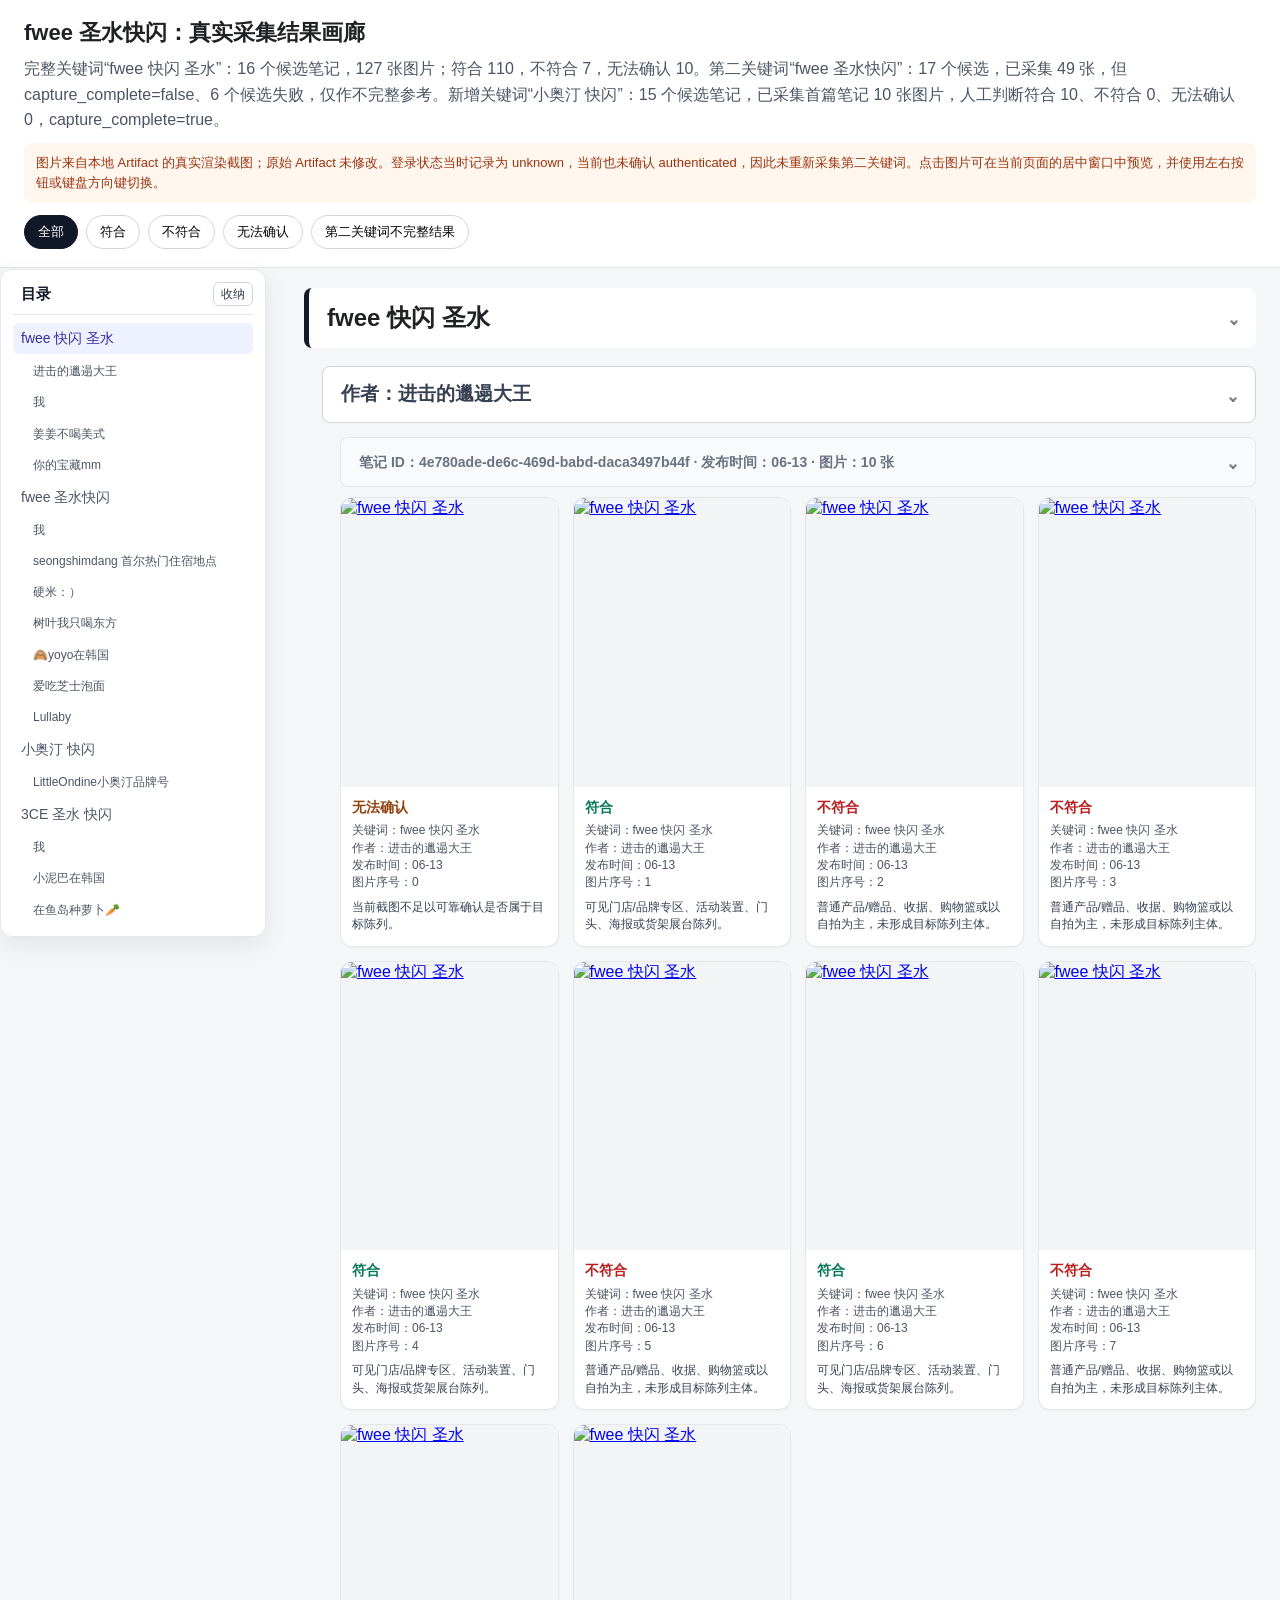
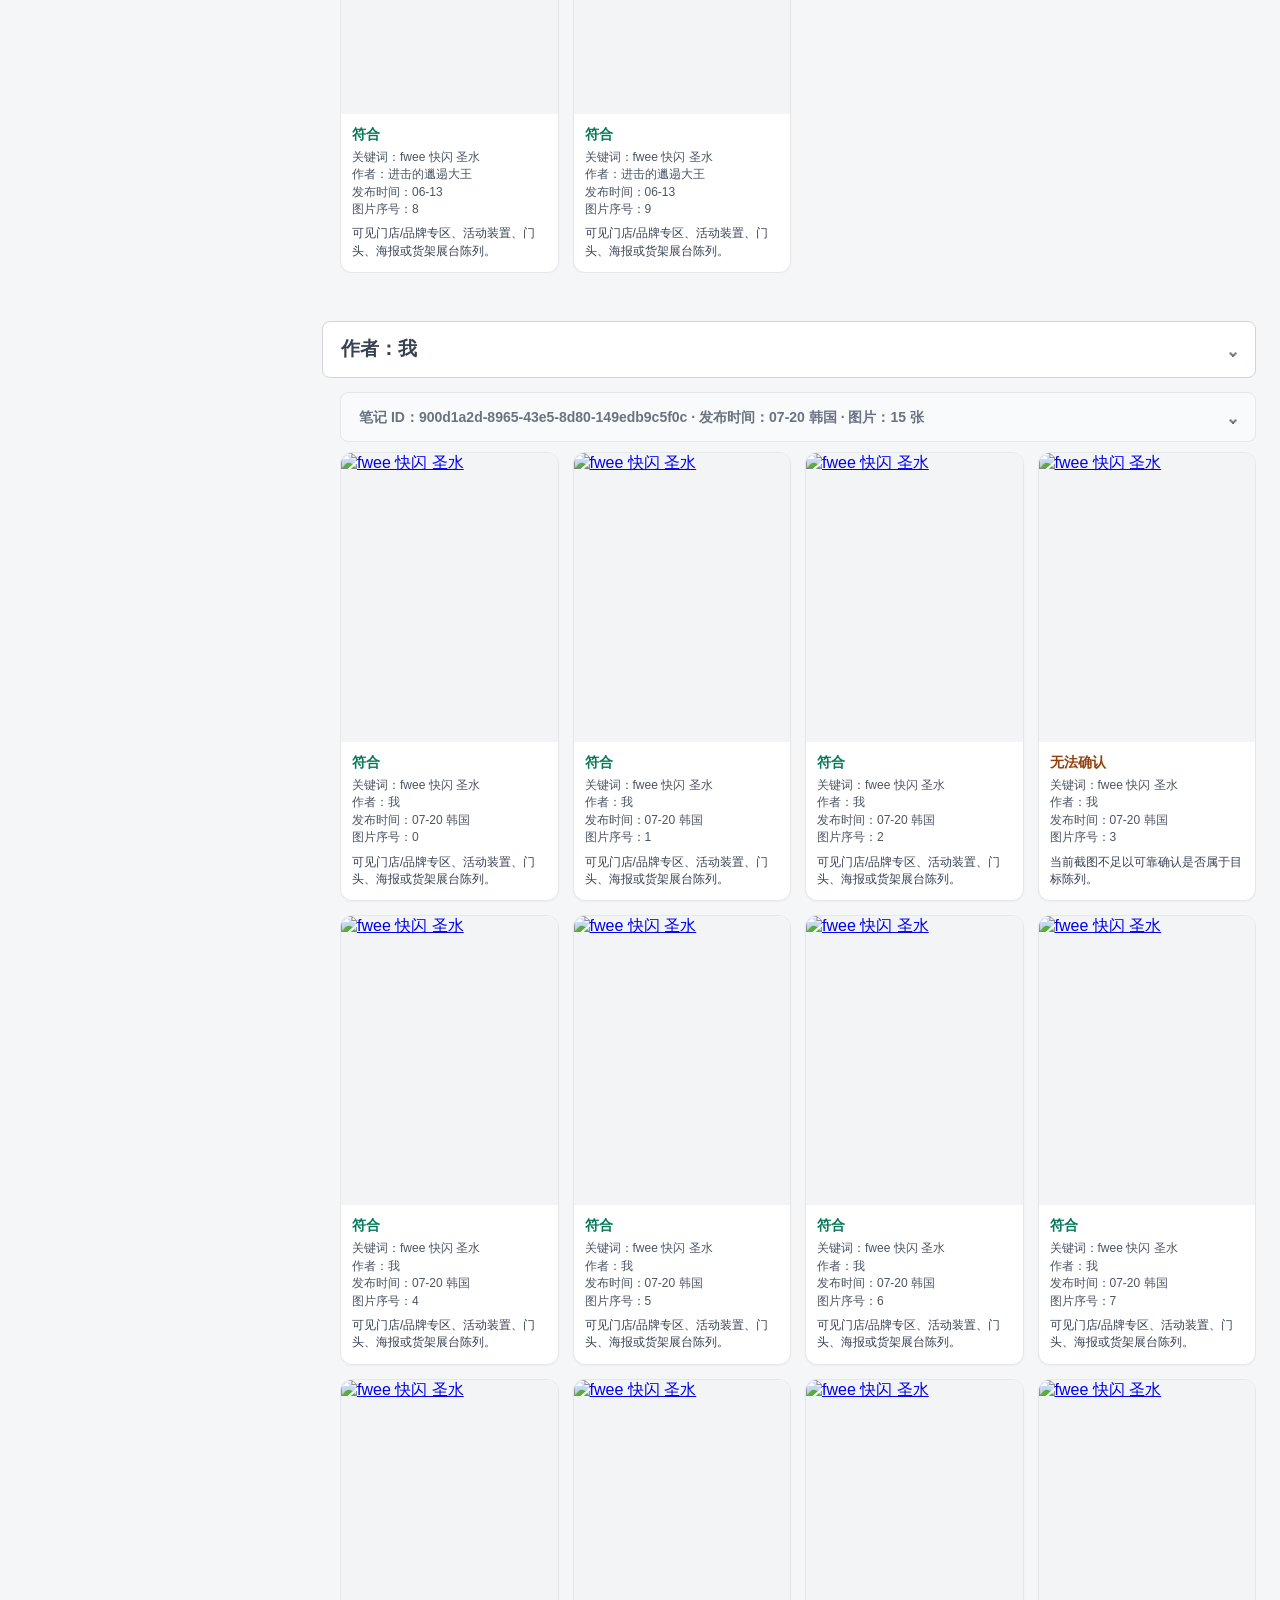
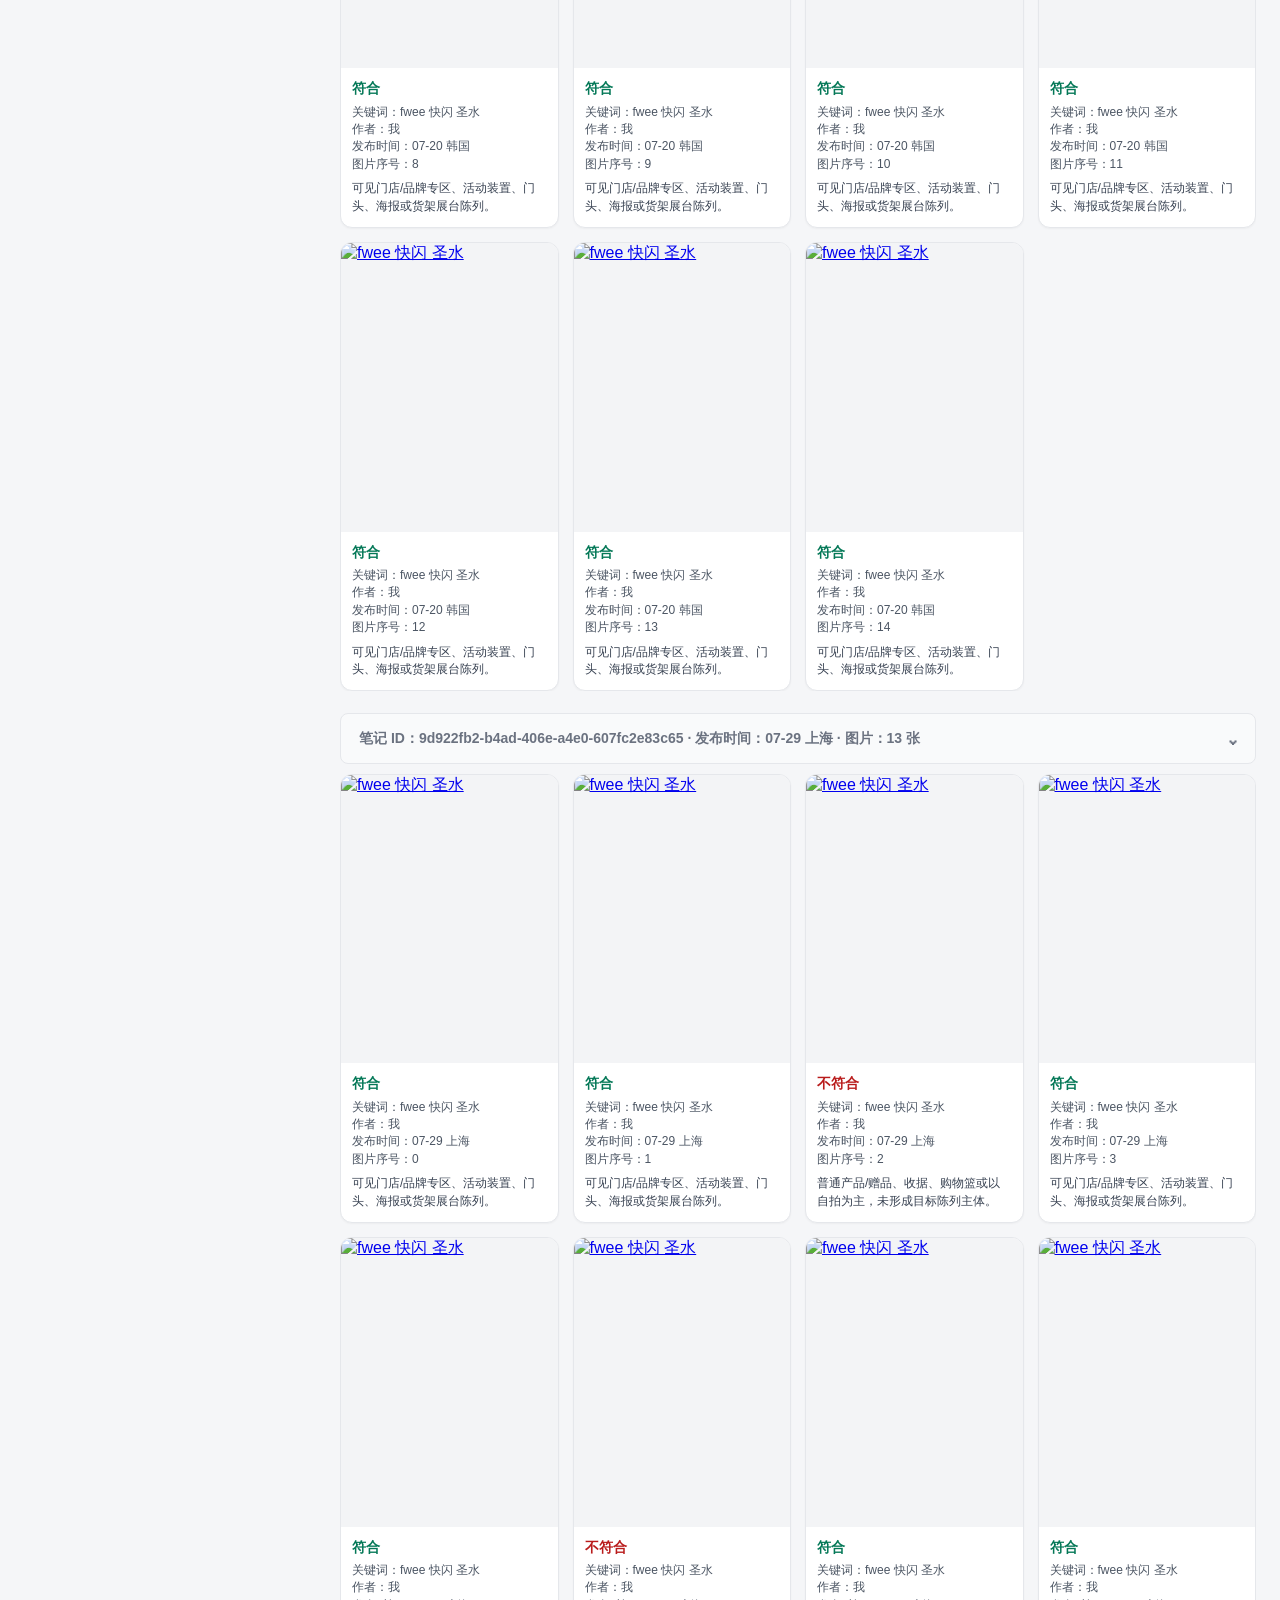
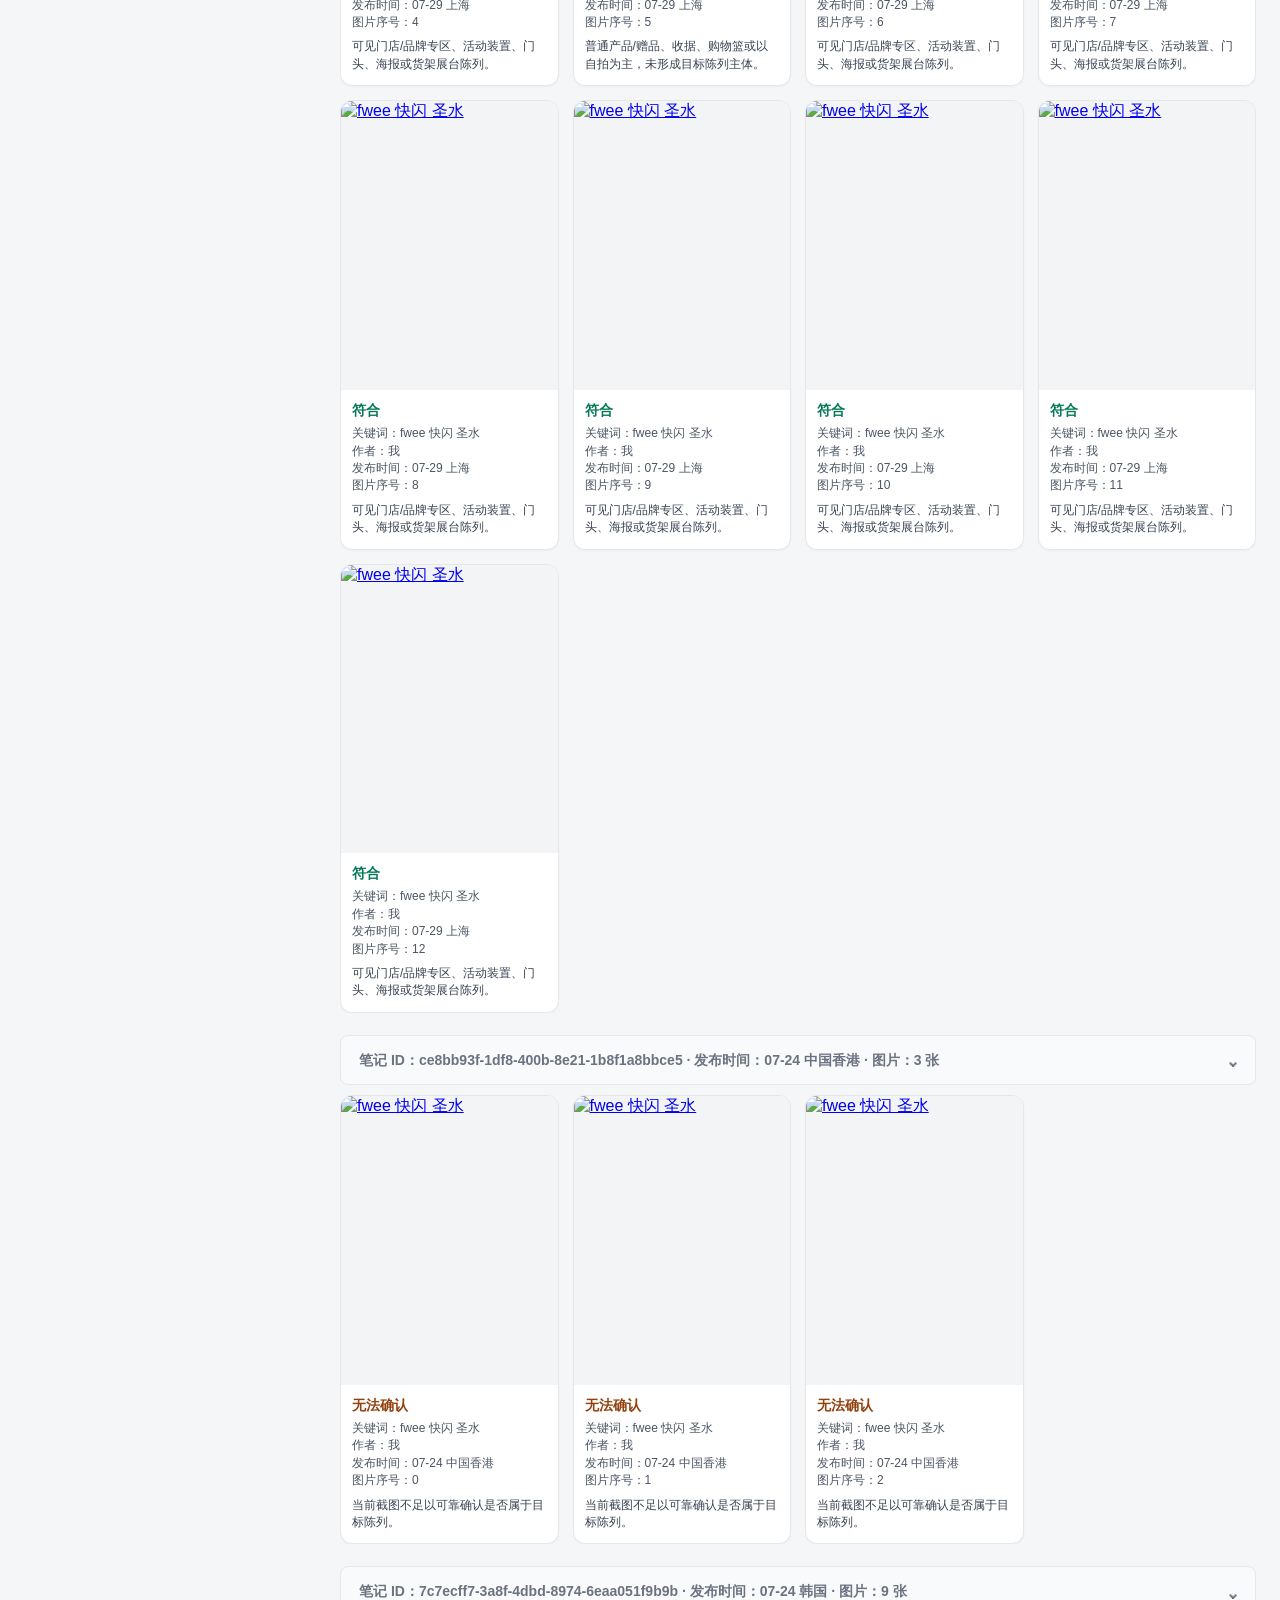
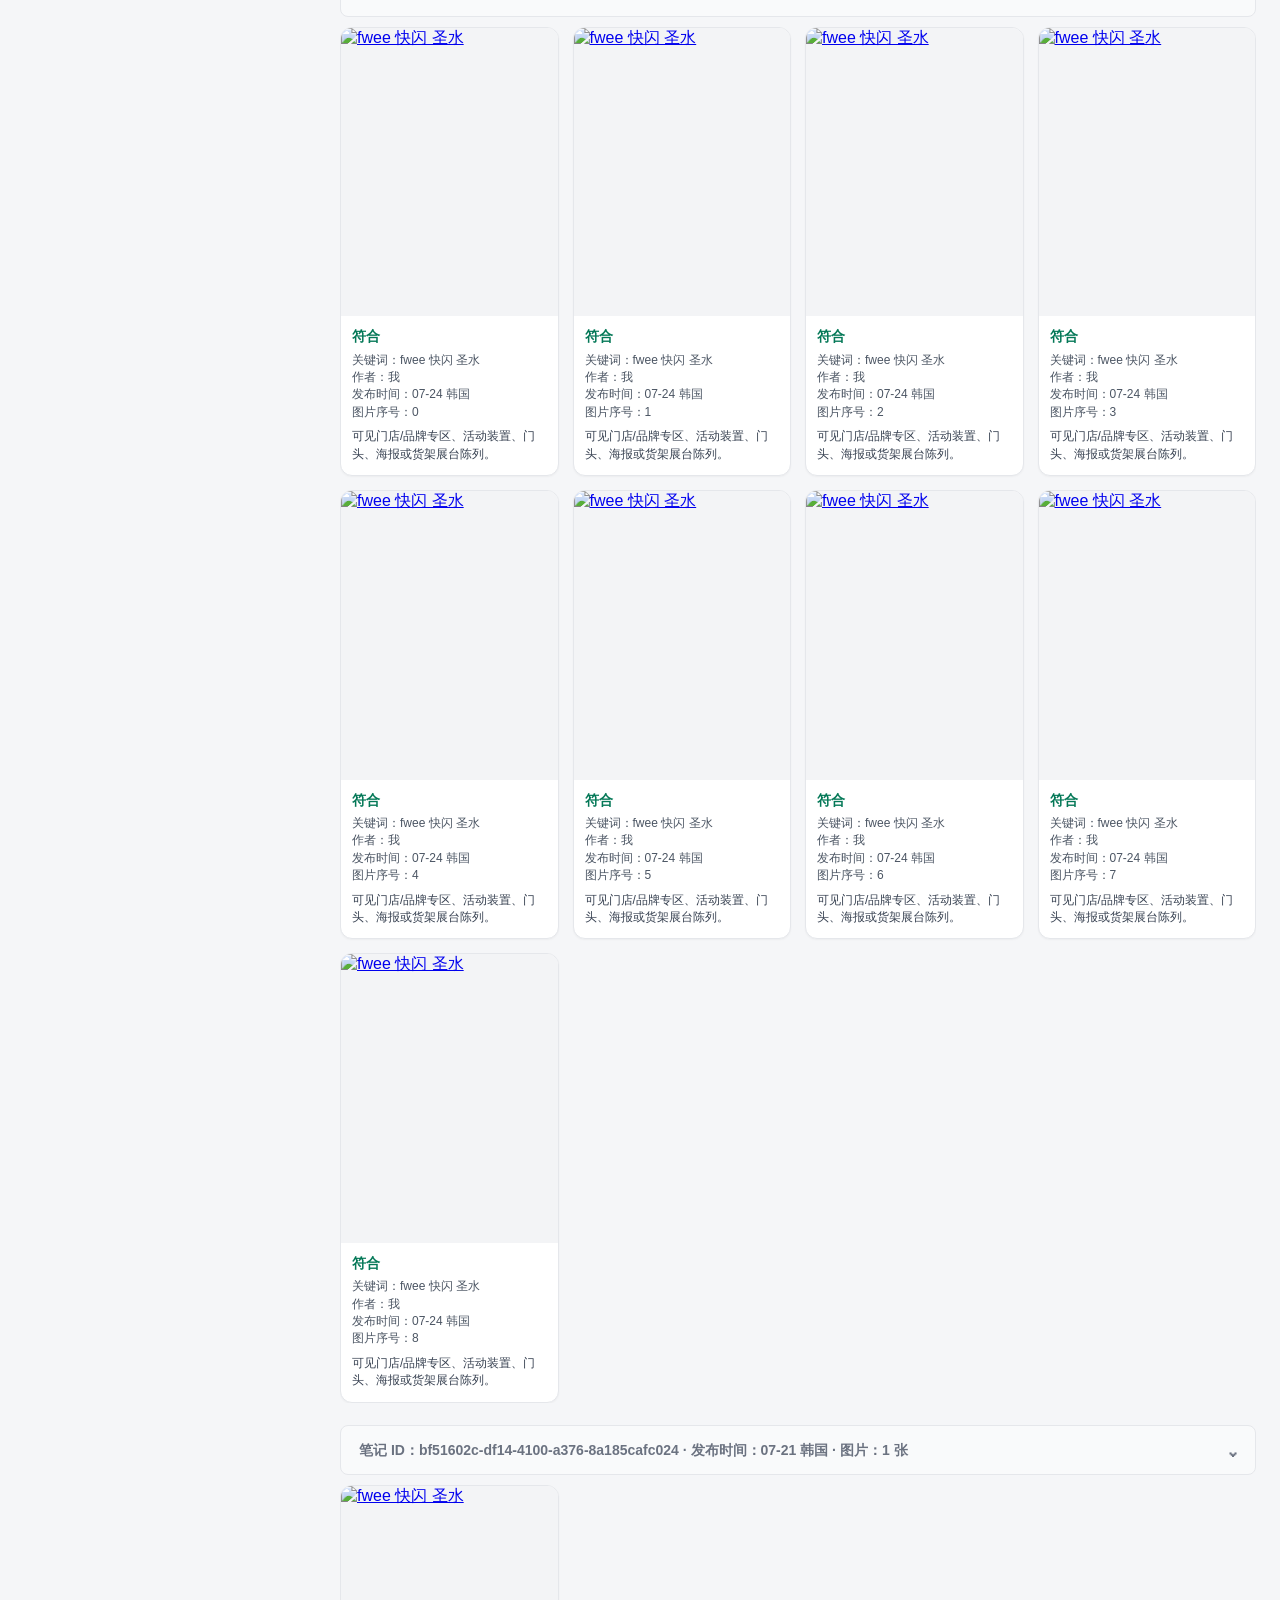
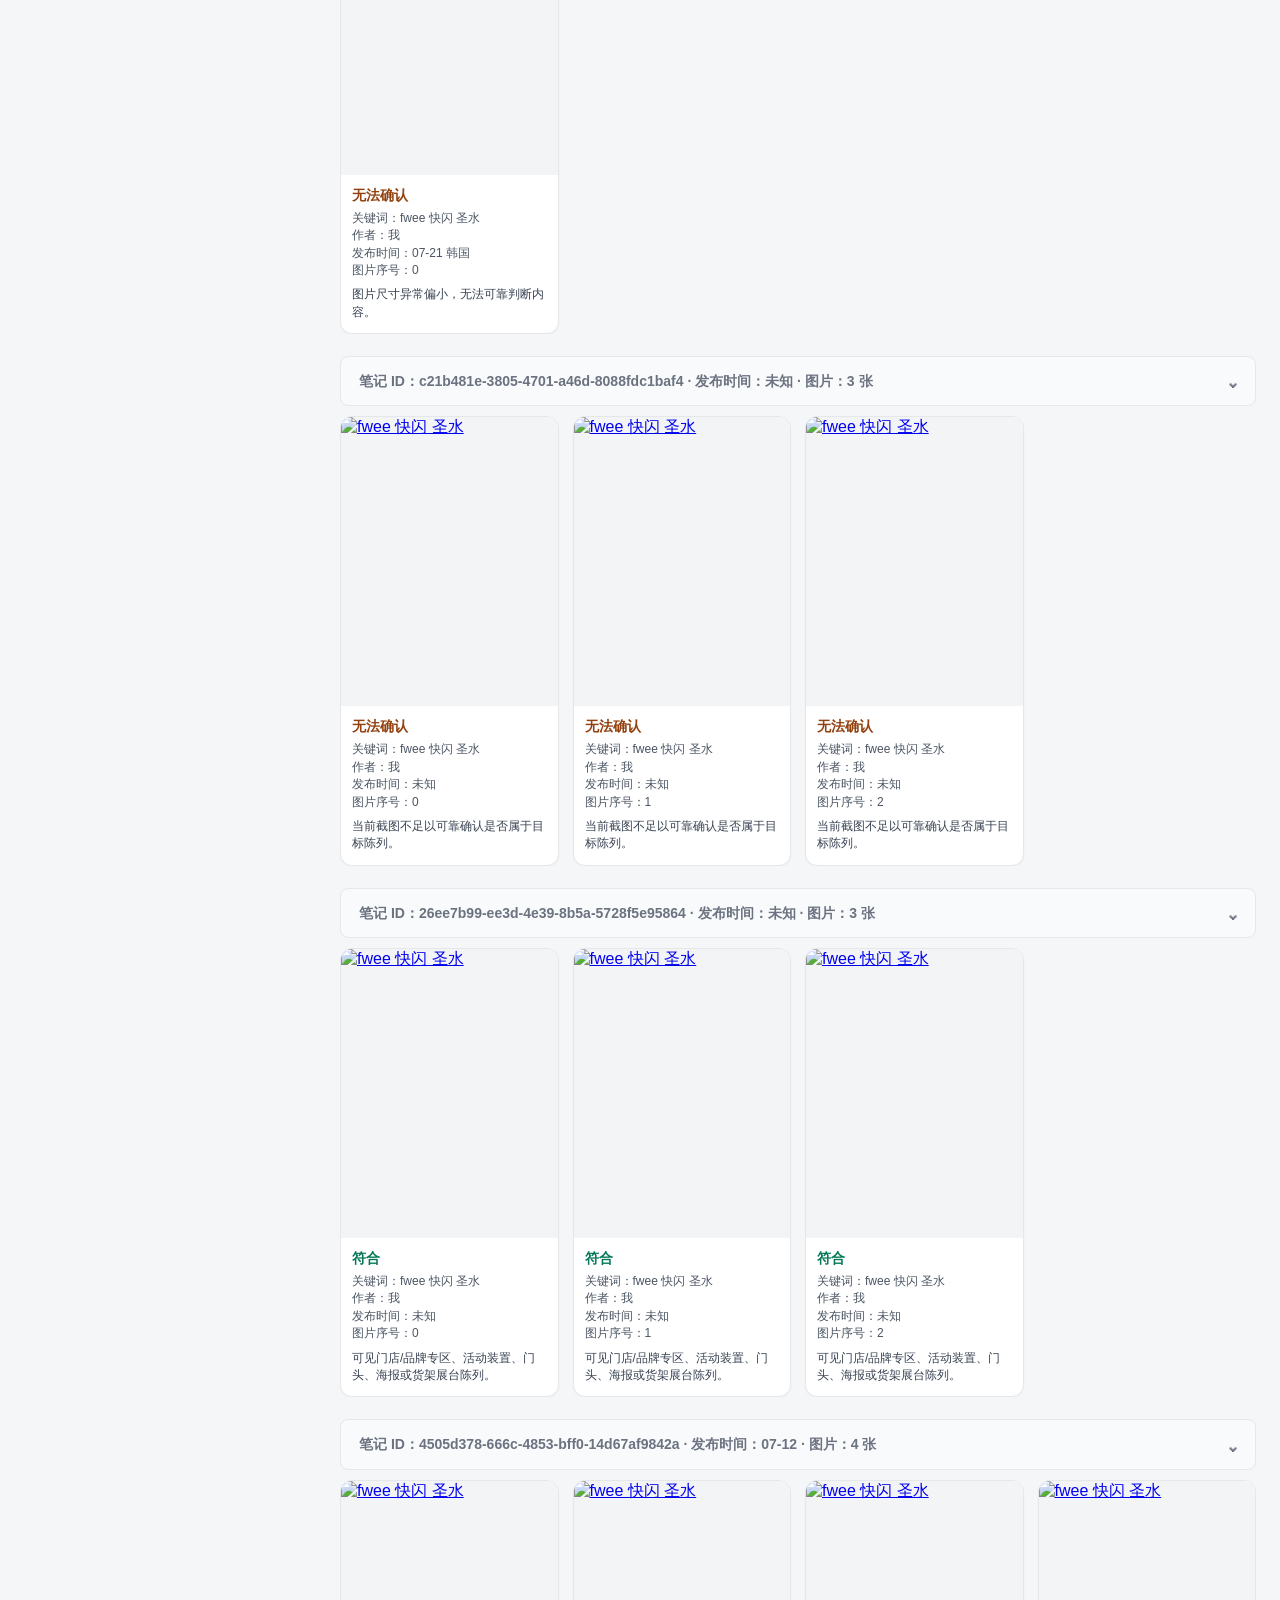
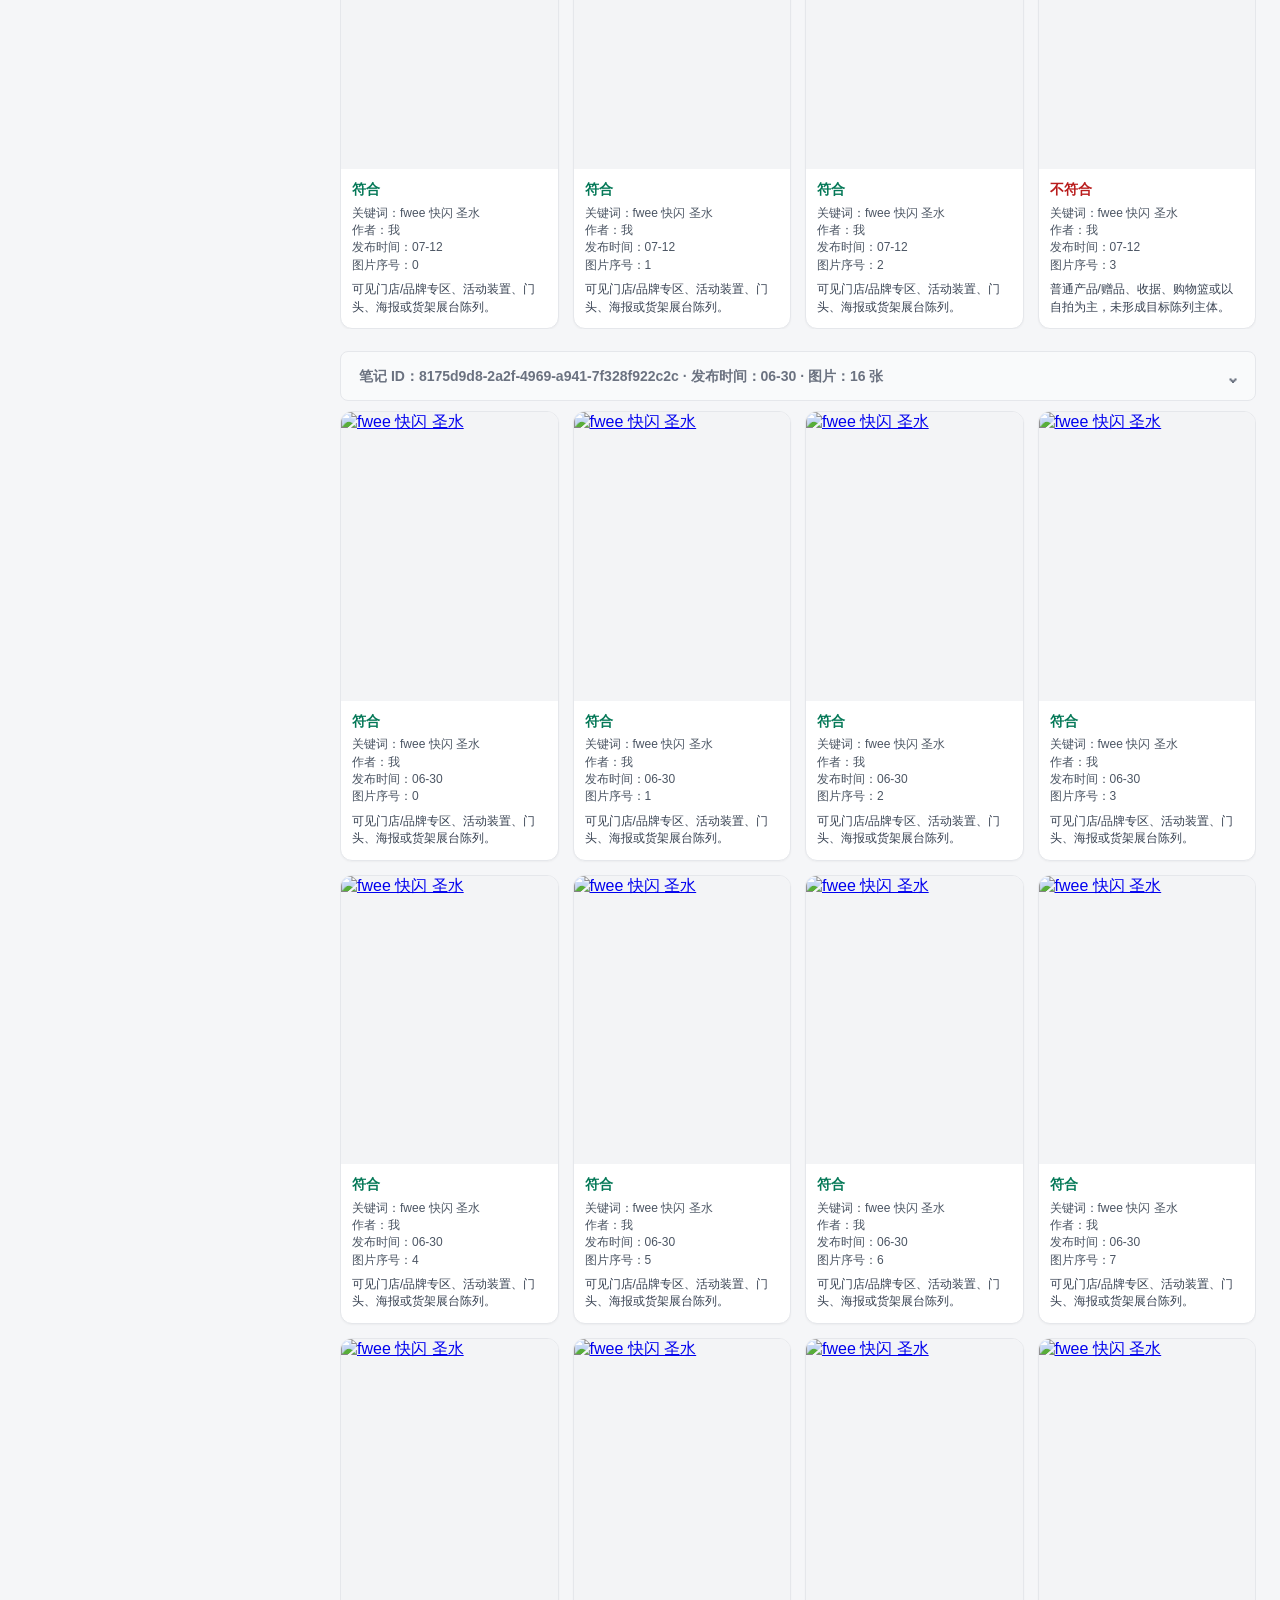
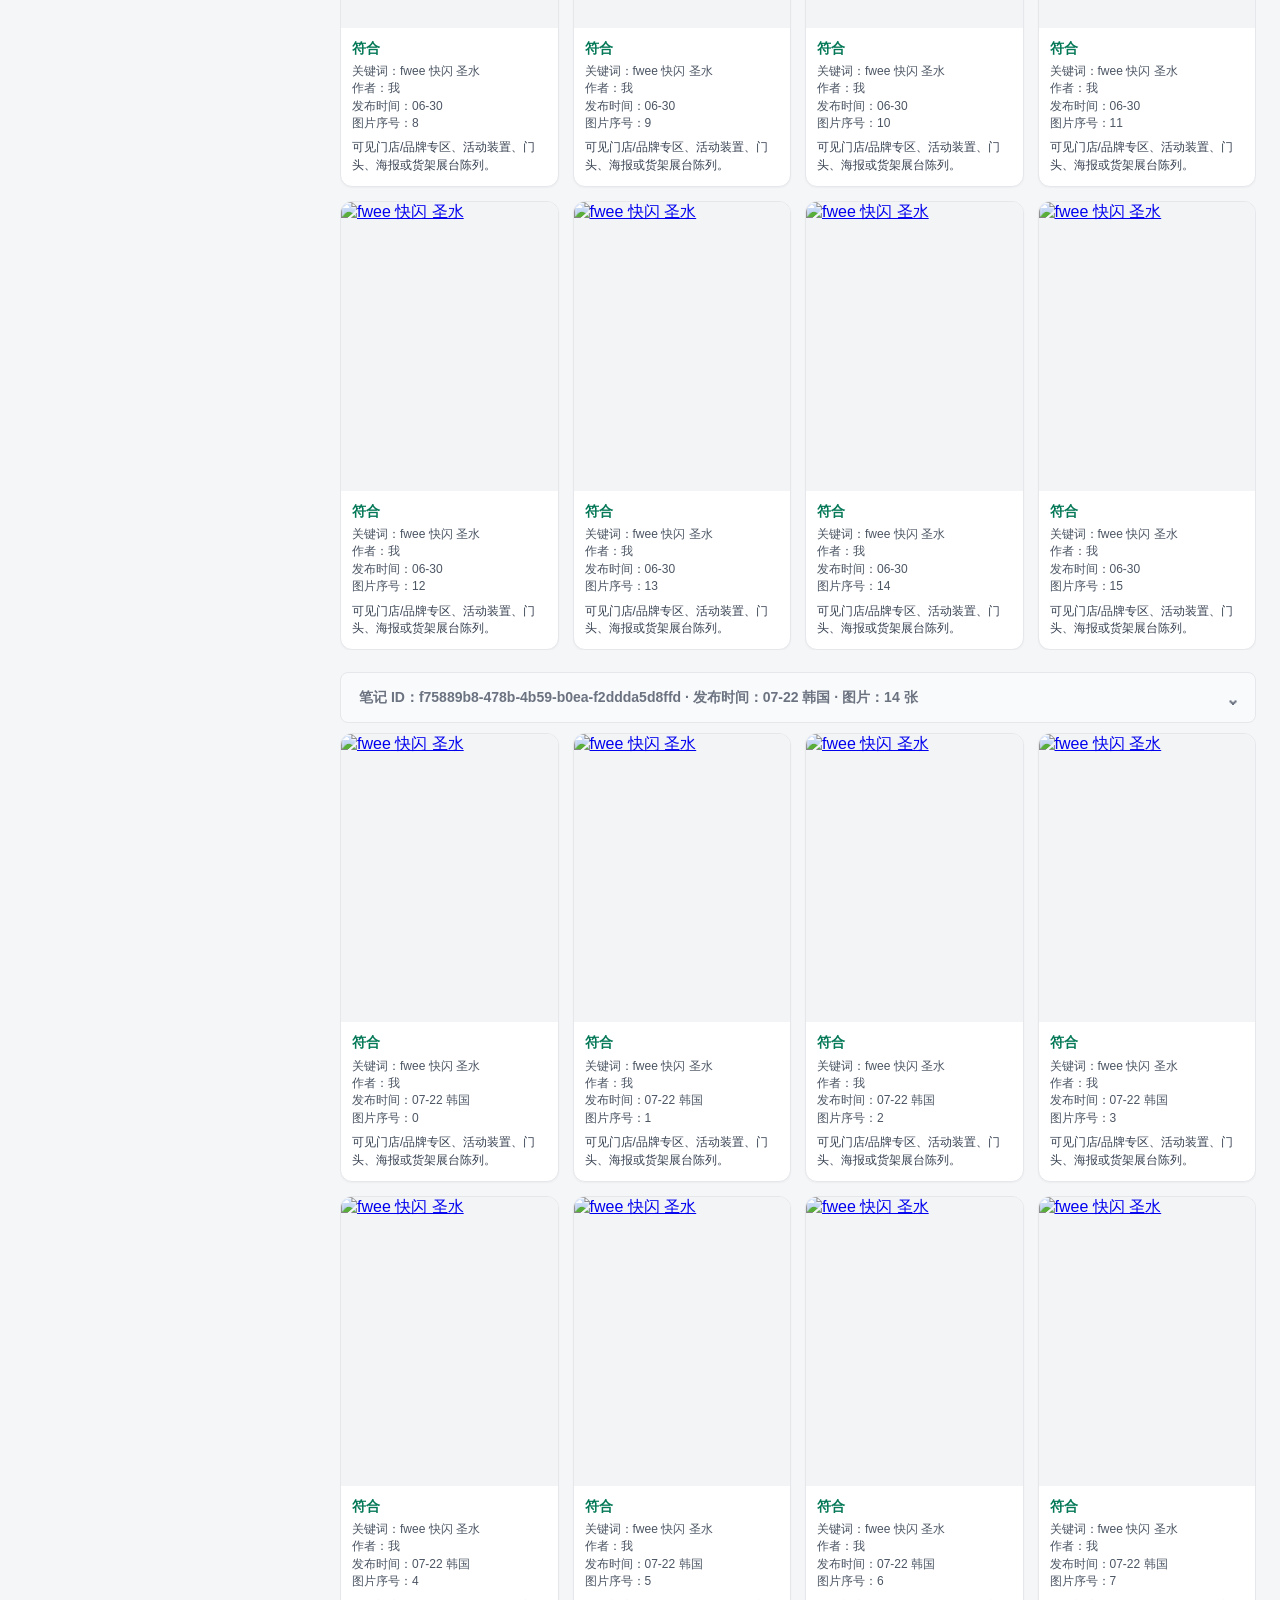
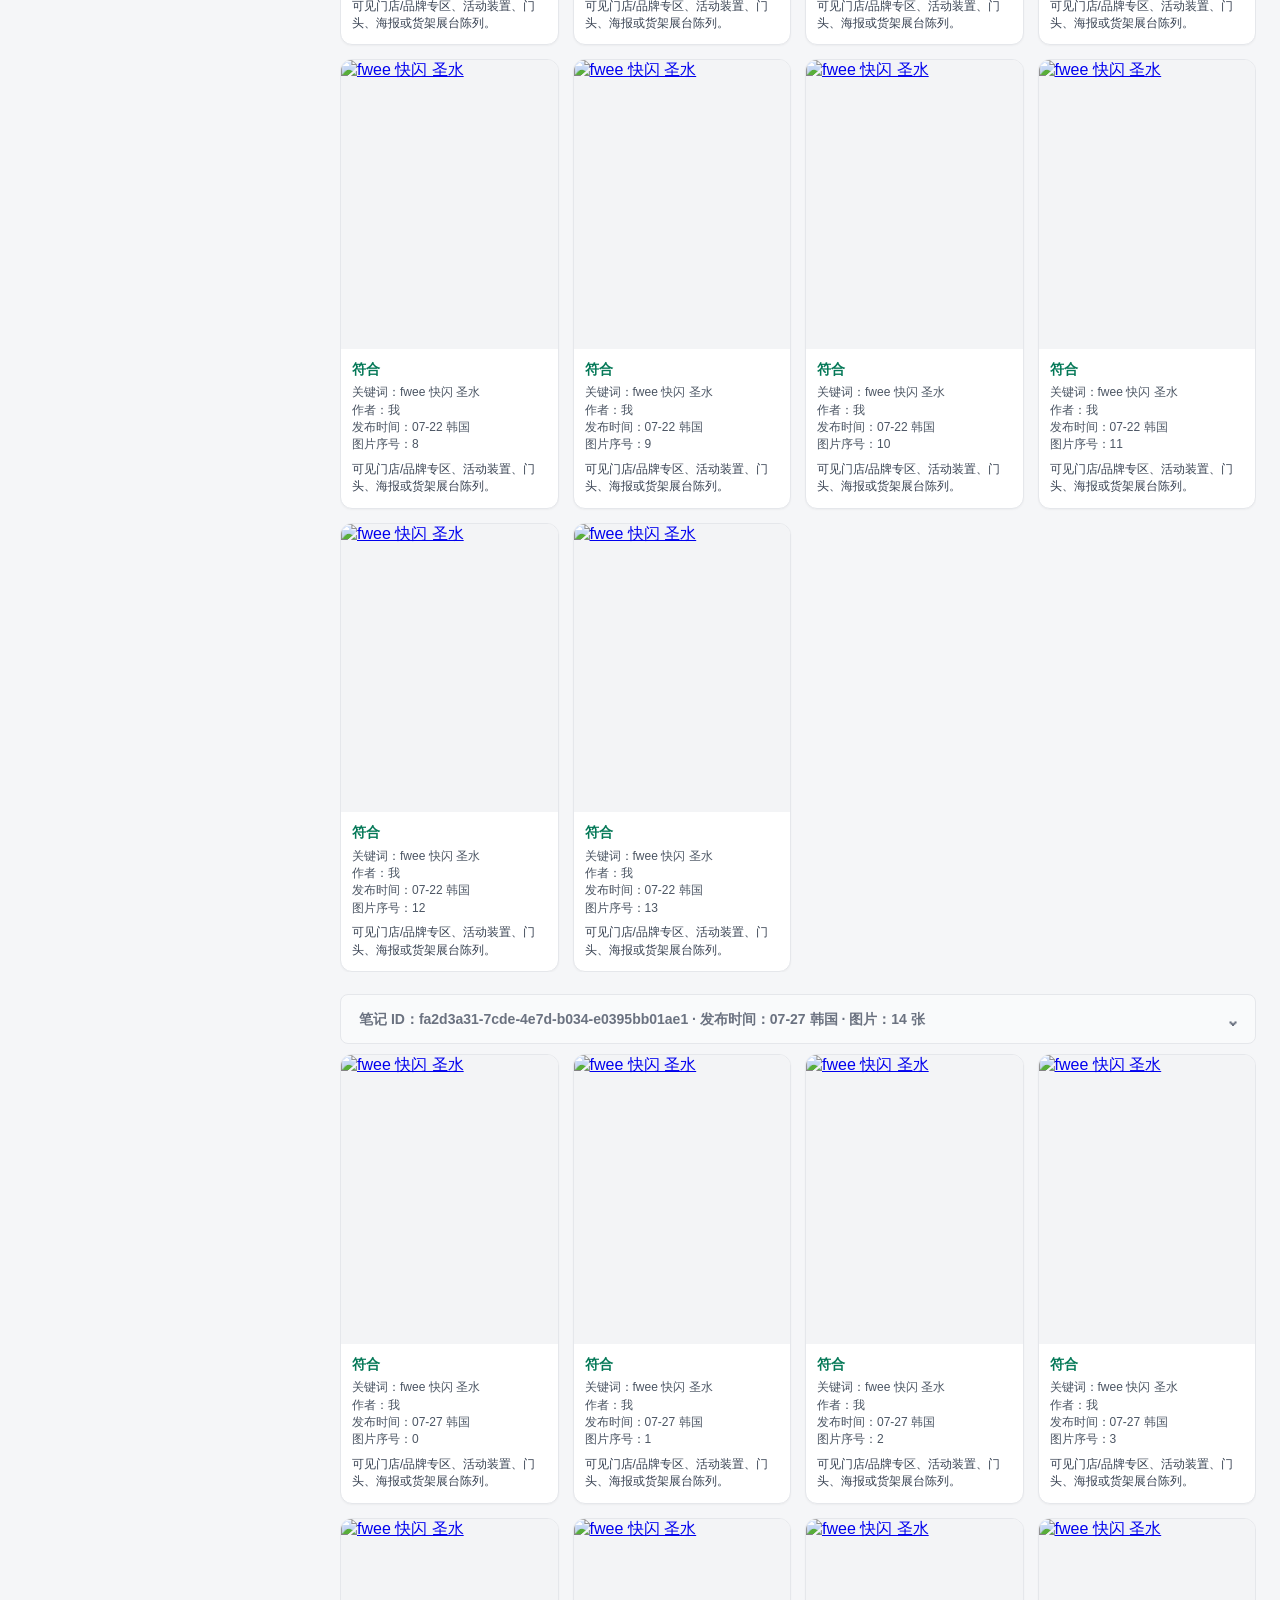
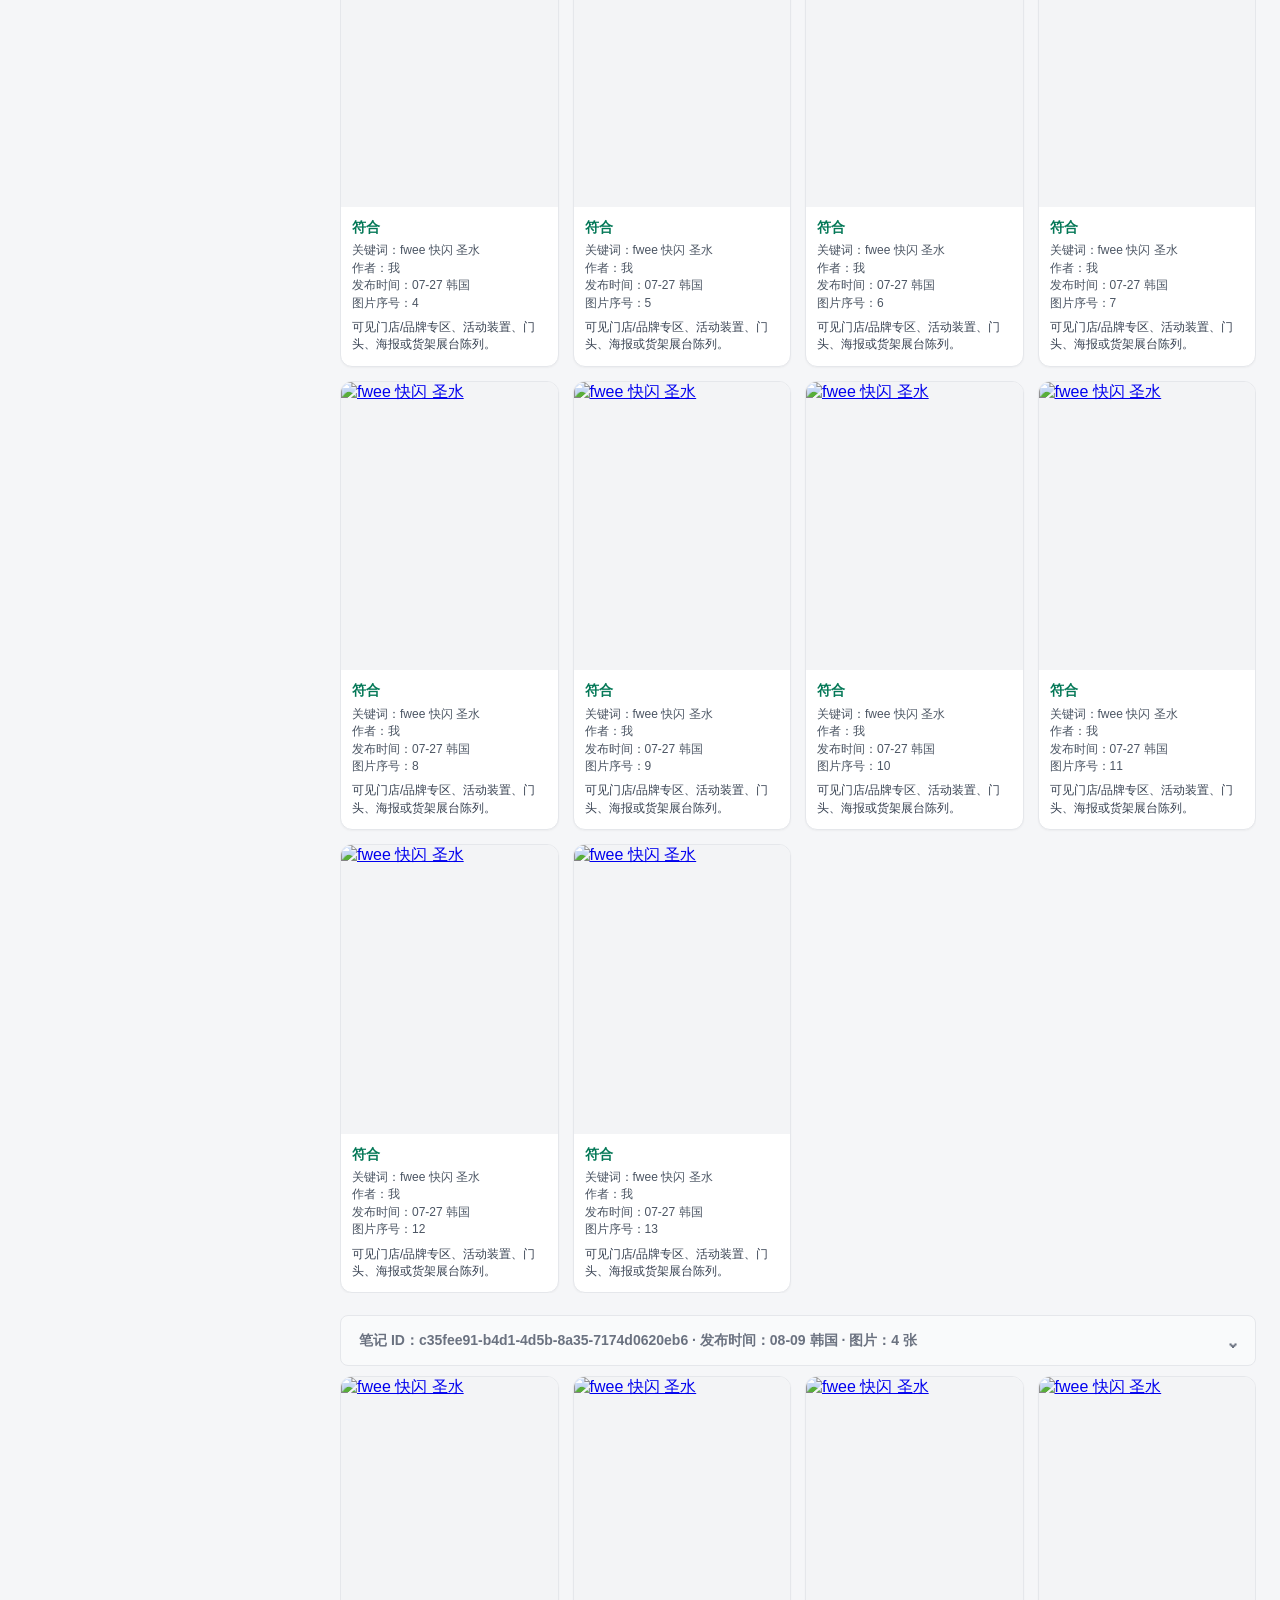
==== fwee-results-gallery.html @ 62f56249 "chore: establish pre-library baseline" ====
<!doctype html>
<html lang="zh-CN">
<head>
<meta charset="utf-8">
<meta name="viewport" content="width=device-width,initial-scale=1">
<title>fwee 圣水快闪真实采集结果画廊</title>
<style>
:root { color-scheme: light; font-family: -apple-system,BlinkMacSystemFont,"Segoe UI","Microsoft YaHei",sans-serif; background:#f5f6f8; color:#202124; }
body { margin:0; }
header { position:sticky; top:0; z-index:2; padding:18px 24px; background:rgba(255,255,255,.96); border-bottom:1px solid #e5e7eb; backdrop-filter:blur(8px); }
h1 { margin:0 0 8px; font-size:22px; }
.summary { margin:0 0 10px; color:#4b5563; line-height:1.6; }
.warning { padding:10px 12px; border-radius:8px; background:#fff7ed; color:#9a3412; font-size:13px; line-height:1.55; }
.filters { display:flex; gap:8px; flex-wrap:wrap; margin-top:12px; }
button { border:1px solid #d1d5db; background:#fff; border-radius:999px; padding:7px 13px; cursor:pointer; }
button.active { background:#111827; color:#fff; border-color:#111827; }
.grid { display:block; padding:20px 24px 36px; }
.keyword-section { margin:0 auto 34px; max-width:1600px; }
.keyword-title { margin:0 0 18px; padding:14px 18px; border-left:5px solid #111827; border-radius:8px; background:#fff; font-size:24px; line-height:1.35; }
.author-section { margin:0 0 26px 18px; }
.author-title { margin:0 0 14px; padding-bottom:8px; border-bottom:1px solid #d1d5db; font-size:19px; line-height:1.4; color:#374151; }
.note-section { margin:0 0 22px 18px; }
.note-title { margin:0 0 10px; color:#6b7280; font-size:14px; font-weight:600; line-height:1.45; overflow-wrap:anywhere; }
.note-grid { display:grid; grid-template-columns:repeat(auto-fill,minmax(180px,1fr)); gap:14px; }
.card { overflow:hidden; border:1px solid #e5e7eb; border-radius:12px; background:#fff; box-shadow:0 1px 2px rgba(0,0,0,.04); }
.card img { display:block; width:100%; aspect-ratio:3/4; object-fit:cover; background:#f3f4f6; cursor:zoom-in; }
.meta { padding:10px 11px 12px; font-size:12px; line-height:1.45; }
.meta strong { display:block; margin-bottom:5px; color:#047857; font-size:14px; }
.card[data-status="no"] .meta strong { color:#b91c1c; }
.card[data-status="unknown"] .meta strong { color:#92400e; }
.meta span { display:block; color:#4b5563; overflow-wrap:anywhere; }
.meta p { margin:7px 0 0; color:#374151; }
.meta span.meta-note-id { display:none; }
.card[data-note-id="d27a51e6-73aa-47e7-89ed-5e8a011fef8c"] .meta span:nth-of-type(2),
.card[data-note-id="d27a51e6-73aa-47e7-89ed-5e8a011fef8c"] .meta span:nth-of-type(3),
.card[data-note-id="d27a51e6-73aa-47e7-89ed-5e8a011fef8c"] .meta p { display:none; }
.lightbox { position:fixed; inset:0; z-index:10; display:flex; align-items:center; justify-content:center; padding:28px; background:rgba(17,24,39,.82); }
.lightbox-content { position:relative; display:flex; max-width:min(92vw,1100px); max-height:92vh; align-items:center; justify-content:center; }
.lightbox-image { display:block; max-width:calc(92vw - 120px); max-height:82vh; border-radius:10px; object-fit:contain; background:#111827; box-shadow:0 20px 60px rgba(0,0,0,.4); }
.lightbox-caption { position:absolute; right:0; bottom:-34px; left:0; color:#f9fafb; font-size:13px; text-align:center; overflow:hidden; text-overflow:ellipsis; white-space:nowrap; }
.lightbox-button { position:fixed; display:grid; width:44px; height:44px; place-items:center; border:1px solid rgba(255,255,255,.5); border-radius:50%; color:#fff; background:rgba(17,24,39,.65); cursor:pointer; font-size:30px; line-height:1; }
.lightbox-button:hover { background:rgba(17,24,39,.9); }
.lightbox-close { top:22px; right:24px; }
.lightbox-prev { left:24px; }
.lightbox-next { right:24px; }
body.modal-open { overflow:hidden; }
.hidden { display:none; }
@media (max-width:700px) {
  .grid { padding:14px 12px 28px; }
  .keyword-title { font-size:20px; }
  .author-section, .note-section { margin-left:0; }
  .note-grid { grid-template-columns:repeat(2,minmax(0,1fr)); gap:9px; }
  .meta { padding:8px; }
  .lightbox { padding:12px; }
  .lightbox-image { max-width:calc(100vw - 72px); max-height:78vh; }
  .lightbox-button { width:38px; height:38px; font-size:25px; }
  .lightbox-prev { left:8px; }
  .lightbox-next { right:8px; }
}
.grid { margin-left:280px; margin-right:0; }
body.toc-is-collapsed .grid { margin-left:0; }
.keyword-section, .author-section, .note-section { scroll-margin-top:120px; }
.keyword-title, .author-title, .note-title { overflow:hidden; }
.keyword-title { padding:0; }
.author-title { padding:0; border:1px solid #d1d5db; border-radius:8px; background:#fff; }
.note-title { padding:0; border:1px solid #e5e7eb; border-radius:8px; background:#f9fafb; }
.section-toggle { display:flex; width:100%; align-items:center; justify-content:space-between; gap:16px; border:0; border-radius:0; padding:14px 18px; background:transparent; color:inherit; cursor:pointer; font:inherit; text-align:left; }
.section-toggle:hover { background:rgba(243,244,246,.8); }
.section-toggle-label { min-width:0; overflow-wrap:anywhere; }
.section-chevron { flex:0 0 auto; color:#6b7280; font-size:20px; line-height:1; transition:transform .32s ease; }
.section-content { display:grid; grid-template-rows:1fr; opacity:1; transition:grid-template-rows .36s ease, opacity .28s ease; }
.section-inner { min-height:0; overflow:hidden; }
.collapsible-section.is-collapsed > .section-content { grid-template-rows:0fr; opacity:0; }
.collapsible-section.is-collapsed .section-chevron { transform:rotate(-90deg); }
.toc { position:fixed; top:112px; left:0; right:auto; z-index:3; width:240px; max-height:calc(100vh - 132px); overflow:auto; padding:12px; border:1px solid #e5e7eb; border-radius:12px; background:rgba(255,255,255,.96); box-shadow:0 8px 24px rgba(17,24,39,.08); transform:translateX(0); transition:transform .42s cubic-bezier(.22,1,.36,1), box-shadow .42s ease, opacity .42s ease; }
.toc.toc-collapsed { transform:translateX(-100%); box-shadow:0 4px 12px rgba(17,24,39,.03); }
.toc-hover-zone { position:fixed; top:112px; left:0; z-index:4; width:140px; height:calc(100vh - 112px); pointer-events:none; }
body.toc-is-collapsed .toc-hover-zone { pointer-events:auto; }
.toc-header { display:flex; align-items:center; justify-content:space-between; gap:8px; margin-bottom:8px; padding:0 0 8px 8px; border-bottom:1px solid #e5e7eb; }
.toc-toggle { flex:0 0 auto; border:1px solid #d1d5db; border-radius:6px; padding:4px 7px; color:#374151; background:#fff; font-size:12px; line-height:1.2; }
.toc-toggle:hover { color:#111827; background:#f3f4f6; }
.toc-toggle:focus-visible, .toc-link:focus-visible { outline:2px solid #6366f1; outline-offset:2px; }
.toc-title { margin:0; padding:0; border:0; color:#111827; font-size:15px; font-weight:700; }
.toc-list { display:flex; flex-direction:column; gap:3px; margin:0; padding:0; list-style:none; }
.toc-link { display:block; border-radius:6px; padding:6px 8px; color:#4b5563; font-size:12px; line-height:1.35; text-decoration:none; overflow-wrap:anywhere; transition:background-color .2s ease, color .2s ease, transform .2s ease; }
.toc-link[data-level="keyword"] { font-size:14px; }
.toc-link[data-level="author"] { padding-left:20px; }
.toc-link[data-level="note"] { padding-left:32px; color:#6b7280; font-size:11px; }
.toc-link:hover, .toc-link.active { background:#eef2ff; color:#3730a3; }
.toc-link:hover { transform:translateX(2px); }
@media (max-width:1000px) {
  .grid { margin:0; }
  .toc { position:sticky; top:76px; left:auto; right:auto; width:auto; max-height:180px; margin:12px 24px 0; transform:none; }
  .toc.toc-collapsed { max-height:52px; transform:none; }
  .toc-hover-zone { display:none; }
  .toc-list { flex-direction:row; flex-wrap:wrap; }
  .toc-link[data-level="author"], .toc-link[data-level="note"] { padding-left:8px; }
}
@media (max-width:700px) {
  .toc { margin:10px 12px 0; padding:9px; }
  .toc-title { padding-bottom:6px; }
  .section-toggle { padding:11px 13px; }
}
</style>
</head>
<body>
<header>
<h1>fwee 圣水快闪：真实采集结果画廊</h1>
<p class="summary">完整关键词“fwee 快闪 圣水”：16 个候选笔记，127 张图片；符合 110，不符合 7，无法确认 10。第二关键词“fwee 圣水快闪”：17 个候选，已采集 49 张，但 capture_complete=false、6 个候选失败，仅作不完整参考。新增关键词“小奥汀 快闪”：15 个候选笔记，已采集首篇笔记 10 张图片，人工判断符合 10、不符合 0、无法确认 0，capture_complete=true。</p>
<div class="warning">图片来自本地 Artifact 的真实渲染截图；原始 Artifact 未修改。登录状态当时记录为 unknown，当前也未确认 authenticated，因此未重新采集第二关键词。点击图片可在当前页面的居中窗口中预览，并使用左右按钮或键盘方向键切换。</div>
<div class="filters"><button class="active" data-filter="all">全部</button><button data-filter="yes">符合</button><button data-filter="no">不符合</button><button data-filter="unknown">无法确认</button><button data-filter="partial">第二关键词不完整结果</button></div>
</header>
<aside class="toc" id="toc" aria-label="画廊目录">
  <div class="toc-header">
    <div class="toc-title">目录</div>
    <button class="toc-toggle" id="toc-toggle" type="button" aria-expanded="true" aria-label="收纳目录">收纳</button>
  </div>
  <nav aria-label="按标题浏览">
    <ul class="toc-list" id="toc-list"></ul>
  </nav>
</aside>
<div class="toc-hover-zone" id="toc-hover-zone" aria-hidden="true"></div>
<main class="grid"><article class="card" data-status="unknown" data-partial="false">
  <a href="file:///C:/Users/xinli.wang/Documents/Codex/2026-08-03/qing-2/work/xiaohongshu/.data/assets/4e780ade-de6c-469d-babd-daca3497b44f/000-3345e909-138d-4115-919b-e3d62277867e.jpg"><img loading="lazy" src="file:///C:/Users/xinli.wang/Documents/Codex/2026-08-03/qing-2/work/xiaohongshu/.data/assets/4e780ade-de6c-469d-babd-daca3497b44f/000-3345e909-138d-4115-919b-e3d62277867e.jpg" alt="fwee 快闪 圣水"></a>
  <div class="meta"><strong>无法确认</strong><span>关键词：fwee 快闪 圣水</span><span class="meta-note-id">笔记 ID：4e780ade-de6c-469d-babd-daca3497b44f</span><span>作者：进击的邋遢大王</span><span>发布时间：06-13</span><span>图片序号：0</span><p>当前截图不足以可靠确认是否属于目标陈列。</p></div>
</article><article class="card" data-status="yes" data-partial="false">
  <a href="file:///C:/Users/xinli.wang/Documents/Codex/2026-08-03/qing-2/work/xiaohongshu/.data/assets/4e780ade-de6c-469d-babd-daca3497b44f/001-074d41c9-8387-4aa0-b836-92780302358e.jpg"><img loading="lazy" src="file:///C:/Users/xinli.wang/Documents/Codex/2026-08-03/qing-2/work/xiaohongshu/.data/assets/4e780ade-de6c-469d-babd-daca3497b44f/001-074d41c9-8387-4aa0-b836-92780302358e.jpg" alt="fwee 快闪 圣水"></a>
  <div class="meta"><strong>符合</strong><span>关键词：fwee 快闪 圣水</span><span class="meta-note-id">笔记 ID：4e780ade-de6c-469d-babd-daca3497b44f</span><span>作者：进击的邋遢大王</span><span>发布时间：06-13</span><span>图片序号：1</span><p>可见门店/品牌专区、活动装置、门头、海报或货架展台陈列。</p></div>
</article><article class="card" data-status="no" data-partial="false">
  <a href="file:///C:/Users/xinli.wang/Documents/Codex/2026-08-03/qing-2/work/xiaohongshu/.data/assets/4e780ade-de6c-469d-babd-daca3497b44f/002-2170aaff-3553-46c4-9a4f-4fc73e813f97.jpg"><img loading="lazy" src="file:///C:/Users/xinli.wang/Documents/Codex/2026-08-03/qing-2/work/xiaohongshu/.data/assets/4e780ade-de6c-469d-babd-daca3497b44f/002-2170aaff-3553-46c4-9a4f-4fc73e813f97.jpg" alt="fwee 快闪 圣水"></a>
  <div class="meta"><strong>不符合</strong><span>关键词：fwee 快闪 圣水</span><span class="meta-note-id">笔记 ID：4e780ade-de6c-469d-babd-daca3497b44f</span><span>作者：进击的邋遢大王</span><span>发布时间：06-13</span><span>图片序号：2</span><p>普通产品/赠品、收据、购物篮或以自拍为主，未形成目标陈列主体。</p></div>
</article><article class="card" data-status="no" data-partial="false">
  <a href="file:///C:/Users/xinli.wang/Documents/Codex/2026-08-03/qing-2/work/xiaohongshu/.data/assets/4e780ade-de6c-469d-babd-daca3497b44f/003-517aea50-c457-4bbc-960d-eda6c327cf76.jpg"><img loading="lazy" src="file:///C:/Users/xinli.wang/Documents/Codex/2026-08-03/qing-2/work/xiaohongshu/.data/assets/4e780ade-de6c-469d-babd-daca3497b44f/003-517aea50-c457-4bbc-960d-eda6c327cf76.jpg" alt="fwee 快闪 圣水"></a>
  <div class="meta"><strong>不符合</strong><span>关键词：fwee 快闪 圣水</span><span class="meta-note-id">笔记 ID：4e780ade-de6c-469d-babd-daca3497b44f</span><span>作者：进击的邋遢大王</span><span>发布时间：06-13</span><span>图片序号：3</span><p>普通产品/赠品、收据、购物篮或以自拍为主，未形成目标陈列主体。</p></div>
</article><article class="card" data-status="yes" data-partial="false">
  <a href="file:///C:/Users/xinli.wang/Documents/Codex/2026-08-03/qing-2/work/xiaohongshu/.data/assets/4e780ade-de6c-469d-babd-daca3497b44f/004-1488e9cb-15b1-414c-b4c3-4fd3b91f0434.jpg"><img loading="lazy" src="file:///C:/Users/xinli.wang/Documents/Codex/2026-08-03/qing-2/work/xiaohongshu/.data/assets/4e780ade-de6c-469d-babd-daca3497b44f/004-1488e9cb-15b1-414c-b4c3-4fd3b91f0434.jpg" alt="fwee 快闪 圣水"></a>
  <div class="meta"><strong>符合</strong><span>关键词：fwee 快闪 圣水</span><span class="meta-note-id">笔记 ID：4e780ade-de6c-469d-babd-daca3497b44f</span><span>作者：进击的邋遢大王</span><span>发布时间：06-13</span><span>图片序号：4</span><p>可见门店/品牌专区、活动装置、门头、海报或货架展台陈列。</p></div>
</article><article class="card" data-status="no" data-partial="false">
  <a href="file:///C:/Users/xinli.wang/Documents/Codex/2026-08-03/qing-2/work/xiaohongshu/.data/assets/4e780ade-de6c-469d-babd-daca3497b44f/005-f184a76e-e3d2-405d-b0b0-f609a048f046.jpg"><img loading="lazy" src="file:///C:/Users/xinli.wang/Documents/Codex/2026-08-03/qing-2/work/xiaohongshu/.data/assets/4e780ade-de6c-469d-babd-daca3497b44f/005-f184a76e-e3d2-405d-b0b0-f609a048f046.jpg" alt="fwee 快闪 圣水"></a>
  <div class="meta"><strong>不符合</strong><span>关键词：fwee 快闪 圣水</span><span class="meta-note-id">笔记 ID：4e780ade-de6c-469d-babd-daca3497b44f</span><span>作者：进击的邋遢大王</span><span>发布时间：06-13</span><span>图片序号：5</span><p>普通产品/赠品、收据、购物篮或以自拍为主，未形成目标陈列主体。</p></div>
</article><article class="card" data-status="yes" data-partial="false">
  <a href="file:///C:/Users/xinli.wang/Documents/Codex/2026-08-03/qing-2/work/xiaohongshu/.data/assets/4e780ade-de6c-469d-babd-daca3497b44f/006-03e2862d-3a68-4994-8557-bec1327de19b.jpg"><img loading="lazy" src="file:///C:/Users/xinli.wang/Documents/Codex/2026-08-03/qing-2/work/xiaohongshu/.data/assets/4e780ade-de6c-469d-babd-daca3497b44f/006-03e2862d-3a68-4994-8557-bec1327de19b.jpg" alt="fwee 快闪 圣水"></a>
  <div class="meta"><strong>符合</strong><span>关键词：fwee 快闪 圣水</span><span class="meta-note-id">笔记 ID：4e780ade-de6c-469d-babd-daca3497b44f</span><span>作者：进击的邋遢大王</span><span>发布时间：06-13</span><span>图片序号：6</span><p>可见门店/品牌专区、活动装置、门头、海报或货架展台陈列。</p></div>
</article><article class="card" data-status="no" data-partial="false">
  <a href="file:///C:/Users/xinli.wang/Documents/Codex/2026-08-03/qing-2/work/xiaohongshu/.data/assets/4e780ade-de6c-469d-babd-daca3497b44f/007-aef08b72-2c35-4ff9-9a5d-6024592badf0.jpg"><img loading="lazy" src="file:///C:/Users/xinli.wang/Documents/Codex/2026-08-03/qing-2/work/xiaohongshu/.data/assets/4e780ade-de6c-469d-babd-daca3497b44f/007-aef08b72-2c35-4ff9-9a5d-6024592badf0.jpg" alt="fwee 快闪 圣水"></a>
  <div class="meta"><strong>不符合</strong><span>关键词：fwee 快闪 圣水</span><span class="meta-note-id">笔记 ID：4e780ade-de6c-469d-babd-daca3497b44f</span><span>作者：进击的邋遢大王</span><span>发布时间：06-13</span><span>图片序号：7</span><p>普通产品/赠品、收据、购物篮或以自拍为主，未形成目标陈列主体。</p></div>
</article><article class="card" data-status="yes" data-partial="false">
  <a href="file:///C:/Users/xinli.wang/Documents/Codex/2026-08-03/qing-2/work/xiaohongshu/.data/assets/4e780ade-de6c-469d-babd-daca3497b44f/008-bbf9ad15-bc50-40d5-b0ad-3325dad32616.jpg"><img loading="lazy" src="file:///C:/Users/xinli.wang/Documents/Codex/2026-08-03/qing-2/work/xiaohongshu/.data/assets/4e780ade-de6c-469d-babd-daca3497b44f/008-bbf9ad15-bc50-40d5-b0ad-3325dad32616.jpg" alt="fwee 快闪 圣水"></a>
  <div class="meta"><strong>符合</strong><span>关键词：fwee 快闪 圣水</span><span class="meta-note-id">笔记 ID：4e780ade-de6c-469d-babd-daca3497b44f</span><span>作者：进击的邋遢大王</span><span>发布时间：06-13</span><span>图片序号：8</span><p>可见门店/品牌专区、活动装置、门头、海报或货架展台陈列。</p></div>
</article><article class="card" data-status="yes" data-partial="false">
  <a href="file:///C:/Users/xinli.wang/Documents/Codex/2026-08-03/qing-2/work/xiaohongshu/.data/assets/4e780ade-de6c-469d-babd-daca3497b44f/009-b1c16a44-d81b-41d2-9536-11a43e39b383.jpg"><img loading="lazy" src="file:///C:/Users/xinli.wang/Documents/Codex/2026-08-03/qing-2/work/xiaohongshu/.data/assets/4e780ade-de6c-469d-babd-daca3497b44f/009-b1c16a44-d81b-41d2-9536-11a43e39b383.jpg" alt="fwee 快闪 圣水"></a>
  <div class="meta"><strong>符合</strong><span>关键词：fwee 快闪 圣水</span><span class="meta-note-id">笔记 ID：4e780ade-de6c-469d-babd-daca3497b44f</span><span>作者：进击的邋遢大王</span><span>发布时间：06-13</span><span>图片序号：9</span><p>可见门店/品牌专区、活动装置、门头、海报或货架展台陈列。</p></div>
</article><article class="card" data-status="yes" data-partial="false">
  <a href="file:///C:/Users/xinli.wang/Documents/Codex/2026-08-03/qing-2/work/xiaohongshu/.data/assets/900d1a2d-8965-43e5-8d80-149edb9c5f0c/000-1f83a7d1-6f06-496c-a405-f966207b1147.jpg"><img loading="lazy" src="file:///C:/Users/xinli.wang/Documents/Codex/2026-08-03/qing-2/work/xiaohongshu/.data/assets/900d1a2d-8965-43e5-8d80-149edb9c5f0c/000-1f83a7d1-6f06-496c-a405-f966207b1147.jpg" alt="fwee 快闪 圣水"></a>
  <div class="meta"><strong>符合</strong><span>关键词：fwee 快闪 圣水</span><span class="meta-note-id">笔记 ID：900d1a2d-8965-43e5-8d80-149edb9c5f0c</span><span>作者：我</span><span>发布时间：07-20 韩国</span><span>图片序号：0</span><p>可见门店/品牌专区、活动装置、门头、海报或货架展台陈列。</p></div>
</article><article class="card" data-status="yes" data-partial="false">
  <a href="file:///C:/Users/xinli.wang/Documents/Codex/2026-08-03/qing-2/work/xiaohongshu/.data/assets/900d1a2d-8965-43e5-8d80-149edb9c5f0c/001-e282bf7b-69b1-46f7-ac16-7eba5126c0a1.jpg"><img loading="lazy" src="file:///C:/Users/xinli.wang/Documents/Codex/2026-08-03/qing-2/work/xiaohongshu/.data/assets/900d1a2d-8965-43e5-8d80-149edb9c5f0c/001-e282bf7b-69b1-46f7-ac16-7eba5126c0a1.jpg" alt="fwee 快闪 圣水"></a>
  <div class="meta"><strong>符合</strong><span>关键词：fwee 快闪 圣水</span><span class="meta-note-id">笔记 ID：900d1a2d-8965-43e5-8d80-149edb9c5f0c</span><span>作者：我</span><span>发布时间：07-20 韩国</span><span>图片序号：1</span><p>可见门店/品牌专区、活动装置、门头、海报或货架展台陈列。</p></div>
</article><article class="card" data-status="yes" data-partial="false">
  <a href="file:///C:/Users/xinli.wang/Documents/Codex/2026-08-03/qing-2/work/xiaohongshu/.data/assets/900d1a2d-8965-43e5-8d80-149edb9c5f0c/002-41797cd1-83d1-4b95-ac94-539f88cc8beb.jpg"><img loading="lazy" src="file:///C:/Users/xinli.wang/Documents/Codex/2026-08-03/qing-2/work/xiaohongshu/.data/assets/900d1a2d-8965-43e5-8d80-149edb9c5f0c/002-41797cd1-83d1-4b95-ac94-539f88cc8beb.jpg" alt="fwee 快闪 圣水"></a>
  <div class="meta"><strong>符合</strong><span>关键词：fwee 快闪 圣水</span><span class="meta-note-id">笔记 ID：900d1a2d-8965-43e5-8d80-149edb9c5f0c</span><span>作者：我</span><span>发布时间：07-20 韩国</span><span>图片序号：2</span><p>可见门店/品牌专区、活动装置、门头、海报或货架展台陈列。</p></div>
</article><article class="card" data-status="unknown" data-partial="false">
  <a href="file:///C:/Users/xinli.wang/Documents/Codex/2026-08-03/qing-2/work/xiaohongshu/.data/assets/900d1a2d-8965-43e5-8d80-149edb9c5f0c/003-a673e700-b45b-4ca6-9b3c-580735609934.jpg"><img loading="lazy" src="file:///C:/Users/xinli.wang/Documents/Codex/2026-08-03/qing-2/work/xiaohongshu/.data/assets/900d1a2d-8965-43e5-8d80-149edb9c5f0c/003-a673e700-b45b-4ca6-9b3c-580735609934.jpg" alt="fwee 快闪 圣水"></a>
  <div class="meta"><strong>无法确认</strong><span>关键词：fwee 快闪 圣水</span><span class="meta-note-id">笔记 ID：900d1a2d-8965-43e5-8d80-149edb9c5f0c</span><span>作者：我</span><span>发布时间：07-20 韩国</span><span>图片序号：3</span><p>当前截图不足以可靠确认是否属于目标陈列。</p></div>
</article><article class="card" data-status="yes" data-partial="false">
  <a href="file:///C:/Users/xinli.wang/Documents/Codex/2026-08-03/qing-2/work/xiaohongshu/.data/assets/900d1a2d-8965-43e5-8d80-149edb9c5f0c/004-5ef43dde-38c7-44d3-b19e-e6a537c07590.jpg"><img loading="lazy" src="file:///C:/Users/xinli.wang/Documents/Codex/2026-08-03/qing-2/work/xiaohongshu/.data/assets/900d1a2d-8965-43e5-8d80-149edb9c5f0c/004-5ef43dde-38c7-44d3-b19e-e6a537c07590.jpg" alt="fwee 快闪 圣水"></a>
  <div class="meta"><strong>符合</strong><span>关键词：fwee 快闪 圣水</span><span class="meta-note-id">笔记 ID：900d1a2d-8965-43e5-8d80-149edb9c5f0c</span><span>作者：我</span><span>发布时间：07-20 韩国</span><span>图片序号：4</span><p>可见门店/品牌专区、活动装置、门头、海报或货架展台陈列。</p></div>
</article><article class="card" data-status="yes" data-partial="false">
  <a href="file:///C:/Users/xinli.wang/Documents/Codex/2026-08-03/qing-2/work/xiaohongshu/.data/assets/900d1a2d-8965-43e5-8d80-149edb9c5f0c/005-4e9bf228-3736-4a19-b059-496c8834e5a7.jpg"><img loading="lazy" src="file:///C:/Users/xinli.wang/Documents/Codex/2026-08-03/qing-2/work/xiaohongshu/.data/assets/900d1a2d-8965-43e5-8d80-149edb9c5f0c/005-4e9bf228-3736-4a19-b059-496c8834e5a7.jpg" alt="fwee 快闪 圣水"></a>
  <div class="meta"><strong>符合</strong><span>关键词：fwee 快闪 圣水</span><span class="meta-note-id">笔记 ID：900d1a2d-8965-43e5-8d80-149edb9c5f0c</span><span>作者：我</span><span>发布时间：07-20 韩国</span><span>图片序号：5</span><p>可见门店/品牌专区、活动装置、门头、海报或货架展台陈列。</p></div>
</article><article class="card" data-status="yes" data-partial="false">
  <a href="file:///C:/Users/xinli.wang/Documents/Codex/2026-08-03/qing-2/work/xiaohongshu/.data/assets/900d1a2d-8965-43e5-8d80-149edb9c5f0c/006-63262078-87fc-4166-be5b-ad2344a13886.jpg"><img loading="lazy" src="file:///C:/Users/xinli.wang/Documents/Codex/2026-08-03/qing-2/work/xiaohongshu/.data/assets/900d1a2d-8965-43e5-8d80-149edb9c5f0c/006-63262078-87fc-4166-be5b-ad2344a13886.jpg" alt="fwee 快闪 圣水"></a>
  <div class="meta"><strong>符合</strong><span>关键词：fwee 快闪 圣水</span><span class="meta-note-id">笔记 ID：900d1a2d-8965-43e5-8d80-149edb9c5f0c</span><span>作者：我</span><span>发布时间：07-20 韩国</span><span>图片序号：6</span><p>可见门店/品牌专区、活动装置、门头、海报或货架展台陈列。</p></div>
</article><article class="card" data-status="yes" data-partial="false">
  <a href="file:///C:/Users/xinli.wang/Documents/Codex/2026-08-03/qing-2/work/xiaohongshu/.data/assets/900d1a2d-8965-43e5-8d80-149edb9c5f0c/007-2cba8d3c-06cb-4937-bdd2-3addabf9006e.jpg"><img loading="lazy" src="file:///C:/Users/xinli.wang/Documents/Codex/2026-08-03/qing-2/work/xiaohongshu/.data/assets/900d1a2d-8965-43e5-8d80-149edb9c5f0c/007-2cba8d3c-06cb-4937-bdd2-3addabf9006e.jpg" alt="fwee 快闪 圣水"></a>
  <div class="meta"><strong>符合</strong><span>关键词：fwee 快闪 圣水</span><span class="meta-note-id">笔记 ID：900d1a2d-8965-43e5-8d80-149edb9c5f0c</span><span>作者：我</span><span>发布时间：07-20 韩国</span><span>图片序号：7</span><p>可见门店/品牌专区、活动装置、门头、海报或货架展台陈列。</p></div>
</article><article class="card" data-status="yes" data-partial="false">
  <a href="file:///C:/Users/xinli.wang/Documents/Codex/2026-08-03/qing-2/work/xiaohongshu/.data/assets/900d1a2d-8965-43e5-8d80-149edb9c5f0c/008-5b54a20f-c2ca-4ff9-89c8-c677ddd4a7b2.jpg"><img loading="lazy" src="file:///C:/Users/xinli.wang/Documents/Codex/2026-08-03/qing-2/work/xiaohongshu/.data/assets/900d1a2d-8965-43e5-8d80-149edb9c5f0c/008-5b54a20f-c2ca-4ff9-89c8-c677ddd4a7b2.jpg" alt="fwee 快闪 圣水"></a>
  <div class="meta"><strong>符合</strong><span>关键词：fwee 快闪 圣水</span><span class="meta-note-id">笔记 ID：900d1a2d-8965-43e5-8d80-149edb9c5f0c</span><span>作者：我</span><span>发布时间：07-20 韩国</span><span>图片序号：8</span><p>可见门店/品牌专区、活动装置、门头、海报或货架展台陈列。</p></div>
</article><article class="card" data-status="yes" data-partial="false">
  <a href="file:///C:/Users/xinli.wang/Documents/Codex/2026-08-03/qing-2/work/xiaohongshu/.data/assets/900d1a2d-8965-43e5-8d80-149edb9c5f0c/009-061c4347-6998-4211-9b4b-1c384fb4be83.jpg"><img loading="lazy" src="file:///C:/Users/xinli.wang/Documents/Codex/2026-08-03/qing-2/work/xiaohongshu/.data/assets/900d1a2d-8965-43e5-8d80-149edb9c5f0c/009-061c4347-6998-4211-9b4b-1c384fb4be83.jpg" alt="fwee 快闪 圣水"></a>
  <div class="meta"><strong>符合</strong><span>关键词：fwee 快闪 圣水</span><span class="meta-note-id">笔记 ID：900d1a2d-8965-43e5-8d80-149edb9c5f0c</span><span>作者：我</span><span>发布时间：07-20 韩国</span><span>图片序号：9</span><p>可见门店/品牌专区、活动装置、门头、海报或货架展台陈列。</p></div>
</article><article class="card" data-status="yes" data-partial="false">
  <a href="file:///C:/Users/xinli.wang/Documents/Codex/2026-08-03/qing-2/work/xiaohongshu/.data/assets/900d1a2d-8965-43e5-8d80-149edb9c5f0c/010-6e36b290-1269-4fb2-a407-c0e98c9d8b99.jpg"><img loading="lazy" src="file:///C:/Users/xinli.wang/Documents/Codex/2026-08-03/qing-2/work/xiaohongshu/.data/assets/900d1a2d-8965-43e5-8d80-149edb9c5f0c/010-6e36b290-1269-4fb2-a407-c0e98c9d8b99.jpg" alt="fwee 快闪 圣水"></a>
  <div class="meta"><strong>符合</strong><span>关键词：fwee 快闪 圣水</span><span class="meta-note-id">笔记 ID：900d1a2d-8965-43e5-8d80-149edb9c5f0c</span><span>作者：我</span><span>发布时间：07-20 韩国</span><span>图片序号：10</span><p>可见门店/品牌专区、活动装置、门头、海报或货架展台陈列。</p></div>
</article><article class="card" data-status="yes" data-partial="false">
  <a href="file:///C:/Users/xinli.wang/Documents/Codex/2026-08-03/qing-2/work/xiaohongshu/.data/assets/900d1a2d-8965-43e5-8d80-149edb9c5f0c/011-8a9f280e-f323-4112-9ba4-3d50239e4969.jpg"><img loading="lazy" src="file:///C:/Users/xinli.wang/Documents/Codex/2026-08-03/qing-2/work/xiaohongshu/.data/assets/900d1a2d-8965-43e5-8d80-149edb9c5f0c/011-8a9f280e-f323-4112-9ba4-3d50239e4969.jpg" alt="fwee 快闪 圣水"></a>
  <div class="meta"><strong>符合</strong><span>关键词：fwee 快闪 圣水</span><span class="meta-note-id">笔记 ID：900d1a2d-8965-43e5-8d80-149edb9c5f0c</span><span>作者：我</span><span>发布时间：07-20 韩国</span><span>图片序号：11</span><p>可见门店/品牌专区、活动装置、门头、海报或货架展台陈列。</p></div>
</article><article class="card" data-status="yes" data-partial="false">
  <a href="file:///C:/Users/xinli.wang/Documents/Codex/2026-08-03/qing-2/work/xiaohongshu/.data/assets/900d1a2d-8965-43e5-8d80-149edb9c5f0c/012-37f681b8-acbb-428b-93ba-7f412becddc4.jpg"><img loading="lazy" src="file:///C:/Users/xinli.wang/Documents/Codex/2026-08-03/qing-2/work/xiaohongshu/.data/assets/900d1a2d-8965-43e5-8d80-149edb9c5f0c/012-37f681b8-acbb-428b-93ba-7f412becddc4.jpg" alt="fwee 快闪 圣水"></a>
  <div class="meta"><strong>符合</strong><span>关键词：fwee 快闪 圣水</span><span class="meta-note-id">笔记 ID：900d1a2d-8965-43e5-8d80-149edb9c5f0c</span><span>作者：我</span><span>发布时间：07-20 韩国</span><span>图片序号：12</span><p>可见门店/品牌专区、活动装置、门头、海报或货架展台陈列。</p></div>
</article><article class="card" data-status="yes" data-partial="false">
  <a href="file:///C:/Users/xinli.wang/Documents/Codex/2026-08-03/qing-2/work/xiaohongshu/.data/assets/900d1a2d-8965-43e5-8d80-149edb9c5f0c/013-6153d3e3-3e05-40bb-8587-d1797fda3b7f.jpg"><img loading="lazy" src="file:///C:/Users/xinli.wang/Documents/Codex/2026-08-03/qing-2/work/xiaohongshu/.data/assets/900d1a2d-8965-43e5-8d80-149edb9c5f0c/013-6153d3e3-3e05-40bb-8587-d1797fda3b7f.jpg" alt="fwee 快闪 圣水"></a>
  <div class="meta"><strong>符合</strong><span>关键词：fwee 快闪 圣水</span><span class="meta-note-id">笔记 ID：900d1a2d-8965-43e5-8d80-149edb9c5f0c</span><span>作者：我</span><span>发布时间：07-20 韩国</span><span>图片序号：13</span><p>可见门店/品牌专区、活动装置、门头、海报或货架展台陈列。</p></div>
</article><article class="card" data-status="yes" data-partial="false">
  <a href="file:///C:/Users/xinli.wang/Documents/Codex/2026-08-03/qing-2/work/xiaohongshu/.data/assets/900d1a2d-8965-43e5-8d80-149edb9c5f0c/014-7f2641fc-704a-4466-866f-0982dc5876ab.jpg"><img loading="lazy" src="file:///C:/Users/xinli.wang/Documents/Codex/2026-08-03/qing-2/work/xiaohongshu/.data/assets/900d1a2d-8965-43e5-8d80-149edb9c5f0c/014-7f2641fc-704a-4466-866f-0982dc5876ab.jpg" alt="fwee 快闪 圣水"></a>
  <div class="meta"><strong>符合</strong><span>关键词：fwee 快闪 圣水</span><span class="meta-note-id">笔记 ID：900d1a2d-8965-43e5-8d80-149edb9c5f0c</span><span>作者：我</span><span>发布时间：07-20 韩国</span><span>图片序号：14</span><p>可见门店/品牌专区、活动装置、门头、海报或货架展台陈列。</p></div>
</article><article class="card" data-status="yes" data-partial="false">
  <a href="file:///C:/Users/xinli.wang/Documents/Codex/2026-08-03/qing-2/work/xiaohongshu/.data/assets/9d922fb2-b4ad-406e-a4e0-607fc2e83c65/000-d5582344-7e8d-4ca5-a4cd-cbbc92f55e7f.jpg"><img loading="lazy" src="file:///C:/Users/xinli.wang/Documents/Codex/2026-08-03/qing-2/work/xiaohongshu/.data/assets/9d922fb2-b4ad-406e-a4e0-607fc2e83c65/000-d5582344-7e8d-4ca5-a4cd-cbbc92f55e7f.jpg" alt="fwee 快闪 圣水"></a>
  <div class="meta"><strong>符合</strong><span>关键词：fwee 快闪 圣水</span><span class="meta-note-id">笔记 ID：9d922fb2-b4ad-406e-a4e0-607fc2e83c65</span><span>作者：我</span><span>发布时间：07-29 上海</span><span>图片序号：0</span><p>可见门店/品牌专区、活动装置、门头、海报或货架展台陈列。</p></div>
</article><article class="card" data-status="yes" data-partial="false">
  <a href="file:///C:/Users/xinli.wang/Documents/Codex/2026-08-03/qing-2/work/xiaohongshu/.data/assets/9d922fb2-b4ad-406e-a4e0-607fc2e83c65/001-72b44cec-c8ab-4c25-ad42-34330710c161.jpg"><img loading="lazy" src="file:///C:/Users/xinli.wang/Documents/Codex/2026-08-03/qing-2/work/xiaohongshu/.data/assets/9d922fb2-b4ad-406e-a4e0-607fc2e83c65/001-72b44cec-c8ab-4c25-ad42-34330710c161.jpg" alt="fwee 快闪 圣水"></a>
  <div class="meta"><strong>符合</strong><span>关键词：fwee 快闪 圣水</span><span class="meta-note-id">笔记 ID：9d922fb2-b4ad-406e-a4e0-607fc2e83c65</span><span>作者：我</span><span>发布时间：07-29 上海</span><span>图片序号：1</span><p>可见门店/品牌专区、活动装置、门头、海报或货架展台陈列。</p></div>
</article><article class="card" data-status="no" data-partial="false">
  <a href="file:///C:/Users/xinli.wang/Documents/Codex/2026-08-03/qing-2/work/xiaohongshu/.data/assets/9d922fb2-b4ad-406e-a4e0-607fc2e83c65/002-ca97e01a-c87a-4ce6-adb7-b369e7b45abb.jpg"><img loading="lazy" src="file:///C:/Users/xinli.wang/Documents/Codex/2026-08-03/qing-2/work/xiaohongshu/.data/assets/9d922fb2-b4ad-406e-a4e0-607fc2e83c65/002-ca97e01a-c87a-4ce6-adb7-b369e7b45abb.jpg" alt="fwee 快闪 圣水"></a>
  <div class="meta"><strong>不符合</strong><span>关键词：fwee 快闪 圣水</span><span class="meta-note-id">笔记 ID：9d922fb2-b4ad-406e-a4e0-607fc2e83c65</span><span>作者：我</span><span>发布时间：07-29 上海</span><span>图片序号：2</span><p>普通产品/赠品、收据、购物篮或以自拍为主，未形成目标陈列主体。</p></div>
</article><article class="card" data-status="yes" data-partial="false">
  <a href="file:///C:/Users/xinli.wang/Documents/Codex/2026-08-03/qing-2/work/xiaohongshu/.data/assets/9d922fb2-b4ad-406e-a4e0-607fc2e83c65/003-10cad058-ae8c-4fcb-88fb-ee33c16be854.jpg"><img loading="lazy" src="file:///C:/Users/xinli.wang/Documents/Codex/2026-08-03/qing-2/work/xiaohongshu/.data/assets/9d922fb2-b4ad-406e-a4e0-607fc2e83c65/003-10cad058-ae8c-4fcb-88fb-ee33c16be854.jpg" alt="fwee 快闪 圣水"></a>
  <div class="meta"><strong>符合</strong><span>关键词：fwee 快闪 圣水</span><span class="meta-note-id">笔记 ID：9d922fb2-b4ad-406e-a4e0-607fc2e83c65</span><span>作者：我</span><span>发布时间：07-29 上海</span><span>图片序号：3</span><p>可见门店/品牌专区、活动装置、门头、海报或货架展台陈列。</p></div>
</article><article class="card" data-status="yes" data-partial="false">
  <a href="file:///C:/Users/xinli.wang/Documents/Codex/2026-08-03/qing-2/work/xiaohongshu/.data/assets/9d922fb2-b4ad-406e-a4e0-607fc2e83c65/004-0ca87fda-4d0a-4ec1-9127-406df6fefc57.jpg"><img loading="lazy" src="file:///C:/Users/xinli.wang/Documents/Codex/2026-08-03/qing-2/work/xiaohongshu/.data/assets/9d922fb2-b4ad-406e-a4e0-607fc2e83c65/004-0ca87fda-4d0a-4ec1-9127-406df6fefc57.jpg" alt="fwee 快闪 圣水"></a>
  <div class="meta"><strong>符合</strong><span>关键词：fwee 快闪 圣水</span><span class="meta-note-id">笔记 ID：9d922fb2-b4ad-406e-a4e0-607fc2e83c65</span><span>作者：我</span><span>发布时间：07-29 上海</span><span>图片序号：4</span><p>可见门店/品牌专区、活动装置、门头、海报或货架展台陈列。</p></div>
</article><article class="card" data-status="no" data-partial="false">
  <a href="file:///C:/Users/xinli.wang/Documents/Codex/2026-08-03/qing-2/work/xiaohongshu/.data/assets/9d922fb2-b4ad-406e-a4e0-607fc2e83c65/005-f041210c-c771-4afa-912b-2e3b6f1c6ab4.jpg"><img loading="lazy" src="file:///C:/Users/xinli.wang/Documents/Codex/2026-08-03/qing-2/work/xiaohongshu/.data/assets/9d922fb2-b4ad-406e-a4e0-607fc2e83c65/005-f041210c-c771-4afa-912b-2e3b6f1c6ab4.jpg" alt="fwee 快闪 圣水"></a>
  <div class="meta"><strong>不符合</strong><span>关键词：fwee 快闪 圣水</span><span class="meta-note-id">笔记 ID：9d922fb2-b4ad-406e-a4e0-607fc2e83c65</span><span>作者：我</span><span>发布时间：07-29 上海</span><span>图片序号：5</span><p>普通产品/赠品、收据、购物篮或以自拍为主，未形成目标陈列主体。</p></div>
</article><article class="card" data-status="yes" data-partial="false">
  <a href="file:///C:/Users/xinli.wang/Documents/Codex/2026-08-03/qing-2/work/xiaohongshu/.data/assets/9d922fb2-b4ad-406e-a4e0-607fc2e83c65/006-8398011e-d020-4dad-9dec-34ac4c0ab7b8.jpg"><img loading="lazy" src="file:///C:/Users/xinli.wang/Documents/Codex/2026-08-03/qing-2/work/xiaohongshu/.data/assets/9d922fb2-b4ad-406e-a4e0-607fc2e83c65/006-8398011e-d020-4dad-9dec-34ac4c0ab7b8.jpg" alt="fwee 快闪 圣水"></a>
  <div class="meta"><strong>符合</strong><span>关键词：fwee 快闪 圣水</span><span class="meta-note-id">笔记 ID：9d922fb2-b4ad-406e-a4e0-607fc2e83c65</span><span>作者：我</span><span>发布时间：07-29 上海</span><span>图片序号：6</span><p>可见门店/品牌专区、活动装置、门头、海报或货架展台陈列。</p></div>
</article><article class="card" data-status="yes" data-partial="false">
  <a href="file:///C:/Users/xinli.wang/Documents/Codex/2026-08-03/qing-2/work/xiaohongshu/.data/assets/9d922fb2-b4ad-406e-a4e0-607fc2e83c65/007-6ad671e5-e6c8-41e6-9c09-07806336d3bf.jpg"><img loading="lazy" src="file:///C:/Users/xinli.wang/Documents/Codex/2026-08-03/qing-2/work/xiaohongshu/.data/assets/9d922fb2-b4ad-406e-a4e0-607fc2e83c65/007-6ad671e5-e6c8-41e6-9c09-07806336d3bf.jpg" alt="fwee 快闪 圣水"></a>
  <div class="meta"><strong>符合</strong><span>关键词：fwee 快闪 圣水</span><span class="meta-note-id">笔记 ID：9d922fb2-b4ad-406e-a4e0-607fc2e83c65</span><span>作者：我</span><span>发布时间：07-29 上海</span><span>图片序号：7</span><p>可见门店/品牌专区、活动装置、门头、海报或货架展台陈列。</p></div>
</article><article class="card" data-status="yes" data-partial="false">
  <a href="file:///C:/Users/xinli.wang/Documents/Codex/2026-08-03/qing-2/work/xiaohongshu/.data/assets/9d922fb2-b4ad-406e-a4e0-607fc2e83c65/008-0928e8a1-2d40-48b2-991f-4c0dd2c5d037.jpg"><img loading="lazy" src="file:///C:/Users/xinli.wang/Documents/Codex/2026-08-03/qing-2/work/xiaohongshu/.data/assets/9d922fb2-b4ad-406e-a4e0-607fc2e83c65/008-0928e8a1-2d40-48b2-991f-4c0dd2c5d037.jpg" alt="fwee 快闪 圣水"></a>
  <div class="meta"><strong>符合</strong><span>关键词：fwee 快闪 圣水</span><span class="meta-note-id">笔记 ID：9d922fb2-b4ad-406e-a4e0-607fc2e83c65</span><span>作者：我</span><span>发布时间：07-29 上海</span><span>图片序号：8</span><p>可见门店/品牌专区、活动装置、门头、海报或货架展台陈列。</p></div>
</article><article class="card" data-status="yes" data-partial="false">
  <a href="file:///C:/Users/xinli.wang/Documents/Codex/2026-08-03/qing-2/work/xiaohongshu/.data/assets/9d922fb2-b4ad-406e-a4e0-607fc2e83c65/009-f42f12d2-f1de-4b50-bd34-10c186a1022f.jpg"><img loading="lazy" src="file:///C:/Users/xinli.wang/Documents/Codex/2026-08-03/qing-2/work/xiaohongshu/.data/assets/9d922fb2-b4ad-406e-a4e0-607fc2e83c65/009-f42f12d2-f1de-4b50-bd34-10c186a1022f.jpg" alt="fwee 快闪 圣水"></a>
  <div class="meta"><strong>符合</strong><span>关键词：fwee 快闪 圣水</span><span class="meta-note-id">笔记 ID：9d922fb2-b4ad-406e-a4e0-607fc2e83c65</span><span>作者：我</span><span>发布时间：07-29 上海</span><span>图片序号：9</span><p>可见门店/品牌专区、活动装置、门头、海报或货架展台陈列。</p></div>
</article><article class="card" data-status="yes" data-partial="false">
  <a href="file:///C:/Users/xinli.wang/Documents/Codex/2026-08-03/qing-2/work/xiaohongshu/.data/assets/9d922fb2-b4ad-406e-a4e0-607fc2e83c65/010-55b6c42c-3bc6-4db7-a2c7-d646ddd04fe4.jpg"><img loading="lazy" src="file:///C:/Users/xinli.wang/Documents/Codex/2026-08-03/qing-2/work/xiaohongshu/.data/assets/9d922fb2-b4ad-406e-a4e0-607fc2e83c65/010-55b6c42c-3bc6-4db7-a2c7-d646ddd04fe4.jpg" alt="fwee 快闪 圣水"></a>
  <div class="meta"><strong>符合</strong><span>关键词：fwee 快闪 圣水</span><span class="meta-note-id">笔记 ID：9d922fb2-b4ad-406e-a4e0-607fc2e83c65</span><span>作者：我</span><span>发布时间：07-29 上海</span><span>图片序号：10</span><p>可见门店/品牌专区、活动装置、门头、海报或货架展台陈列。</p></div>
</article><article class="card" data-status="yes" data-partial="false">
  <a href="file:///C:/Users/xinli.wang/Documents/Codex/2026-08-03/qing-2/work/xiaohongshu/.data/assets/9d922fb2-b4ad-406e-a4e0-607fc2e83c65/011-df6d98c3-aca7-42ed-97a1-e2b9b18ed674.jpg"><img loading="lazy" src="file:///C:/Users/xinli.wang/Documents/Codex/2026-08-03/qing-2/work/xiaohongshu/.data/assets/9d922fb2-b4ad-406e-a4e0-607fc2e83c65/011-df6d98c3-aca7-42ed-97a1-e2b9b18ed674.jpg" alt="fwee 快闪 圣水"></a>
  <div class="meta"><strong>符合</strong><span>关键词：fwee 快闪 圣水</span><span class="meta-note-id">笔记 ID：9d922fb2-b4ad-406e-a4e0-607fc2e83c65</span><span>作者：我</span><span>发布时间：07-29 上海</span><span>图片序号：11</span><p>可见门店/品牌专区、活动装置、门头、海报或货架展台陈列。</p></div>
</article><article class="card" data-status="yes" data-partial="false">
  <a href="file:///C:/Users/xinli.wang/Documents/Codex/2026-08-03/qing-2/work/xiaohongshu/.data/assets/9d922fb2-b4ad-406e-a4e0-607fc2e83c65/012-daf69435-98b4-4b3e-8b6d-a91797590e0c.jpg"><img loading="lazy" src="file:///C:/Users/xinli.wang/Documents/Codex/2026-08-03/qing-2/work/xiaohongshu/.data/assets/9d922fb2-b4ad-406e-a4e0-607fc2e83c65/012-daf69435-98b4-4b3e-8b6d-a91797590e0c.jpg" alt="fwee 快闪 圣水"></a>
  <div class="meta"><strong>符合</strong><span>关键词：fwee 快闪 圣水</span><span class="meta-note-id">笔记 ID：9d922fb2-b4ad-406e-a4e0-607fc2e83c65</span><span>作者：我</span><span>发布时间：07-29 上海</span><span>图片序号：12</span><p>可见门店/品牌专区、活动装置、门头、海报或货架展台陈列。</p></div>
</article><article class="card" data-status="unknown" data-partial="false">
  <a href="file:///C:/Users/xinli.wang/Documents/Codex/2026-08-03/qing-2/work/xiaohongshu/.data/assets/ce8bb93f-1df8-400b-8e21-1b8f1a8bbce5/000-516f8167-d0e7-4576-af27-2a4d5cc2bbca.jpg"><img loading="lazy" src="file:///C:/Users/xinli.wang/Documents/Codex/2026-08-03/qing-2/work/xiaohongshu/.data/assets/ce8bb93f-1df8-400b-8e21-1b8f1a8bbce5/000-516f8167-d0e7-4576-af27-2a4d5cc2bbca.jpg" alt="fwee 快闪 圣水"></a>
  <div class="meta"><strong>无法确认</strong><span>关键词：fwee 快闪 圣水</span><span class="meta-note-id">笔记 ID：ce8bb93f-1df8-400b-8e21-1b8f1a8bbce5</span><span>作者：我</span><span>发布时间：07-24 中国香港</span><span>图片序号：0</span><p>当前截图不足以可靠确认是否属于目标陈列。</p></div>
</article><article class="card" data-status="unknown" data-partial="false">
  <a href="file:///C:/Users/xinli.wang/Documents/Codex/2026-08-03/qing-2/work/xiaohongshu/.data/assets/ce8bb93f-1df8-400b-8e21-1b8f1a8bbce5/001-c3cab877-7681-474f-a9a6-772d90d2d12d.jpg"><img loading="lazy" src="file:///C:/Users/xinli.wang/Documents/Codex/2026-08-03/qing-2/work/xiaohongshu/.data/assets/ce8bb93f-1df8-400b-8e21-1b8f1a8bbce5/001-c3cab877-7681-474f-a9a6-772d90d2d12d.jpg" alt="fwee 快闪 圣水"></a>
  <div class="meta"><strong>无法确认</strong><span>关键词：fwee 快闪 圣水</span><span class="meta-note-id">笔记 ID：ce8bb93f-1df8-400b-8e21-1b8f1a8bbce5</span><span>作者：我</span><span>发布时间：07-24 中国香港</span><span>图片序号：1</span><p>当前截图不足以可靠确认是否属于目标陈列。</p></div>
</article><article class="card" data-status="unknown" data-partial="false">
  <a href="file:///C:/Users/xinli.wang/Documents/Codex/2026-08-03/qing-2/work/xiaohongshu/.data/assets/ce8bb93f-1df8-400b-8e21-1b8f1a8bbce5/002-a7c00942-1a3c-4640-aaf7-64af5776df43.jpg"><img loading="lazy" src="file:///C:/Users/xinli.wang/Documents/Codex/2026-08-03/qing-2/work/xiaohongshu/.data/assets/ce8bb93f-1df8-400b-8e21-1b8f1a8bbce5/002-a7c00942-1a3c-4640-aaf7-64af5776df43.jpg" alt="fwee 快闪 圣水"></a>
  <div class="meta"><strong>无法确认</strong><span>关键词：fwee 快闪 圣水</span><span class="meta-note-id">笔记 ID：ce8bb93f-1df8-400b-8e21-1b8f1a8bbce5</span><span>作者：我</span><span>发布时间：07-24 中国香港</span><span>图片序号：2</span><p>当前截图不足以可靠确认是否属于目标陈列。</p></div>
</article><article class="card" data-status="yes" data-partial="false">
  <a href="file:///C:/Users/xinli.wang/Documents/Codex/2026-08-03/qing-2/work/xiaohongshu/.data/assets/7c7ecff7-3a8f-4dbd-8974-6eaa051f9b9b/000-883cd374-f404-4e84-850f-b2f076b9a5e2.jpg"><img loading="lazy" src="file:///C:/Users/xinli.wang/Documents/Codex/2026-08-03/qing-2/work/xiaohongshu/.data/assets/7c7ecff7-3a8f-4dbd-8974-6eaa051f9b9b/000-883cd374-f404-4e84-850f-b2f076b9a5e2.jpg" alt="fwee 快闪 圣水"></a>
  <div class="meta"><strong>符合</strong><span>关键词：fwee 快闪 圣水</span><span class="meta-note-id">笔记 ID：7c7ecff7-3a8f-4dbd-8974-6eaa051f9b9b</span><span>作者：我</span><span>发布时间：07-24 韩国</span><span>图片序号：0</span><p>可见门店/品牌专区、活动装置、门头、海报或货架展台陈列。</p></div>
</article><article class="card" data-status="yes" data-partial="false">
  <a href="file:///C:/Users/xinli.wang/Documents/Codex/2026-08-03/qing-2/work/xiaohongshu/.data/assets/7c7ecff7-3a8f-4dbd-8974-6eaa051f9b9b/001-24920eaf-9562-47f5-ad05-9c37f97f884a.jpg"><img loading="lazy" src="file:///C:/Users/xinli.wang/Documents/Codex/2026-08-03/qing-2/work/xiaohongshu/.data/assets/7c7ecff7-3a8f-4dbd-8974-6eaa051f9b9b/001-24920eaf-9562-47f5-ad05-9c37f97f884a.jpg" alt="fwee 快闪 圣水"></a>
  <div class="meta"><strong>符合</strong><span>关键词：fwee 快闪 圣水</span><span class="meta-note-id">笔记 ID：7c7ecff7-3a8f-4dbd-8974-6eaa051f9b9b</span><span>作者：我</span><span>发布时间：07-24 韩国</span><span>图片序号：1</span><p>可见门店/品牌专区、活动装置、门头、海报或货架展台陈列。</p></div>
</article><article class="card" data-status="yes" data-partial="false">
  <a href="file:///C:/Users/xinli.wang/Documents/Codex/2026-08-03/qing-2/work/xiaohongshu/.data/assets/7c7ecff7-3a8f-4dbd-8974-6eaa051f9b9b/002-a9f63437-75b9-4fde-9080-e2b7f44b9b1b.jpg"><img loading="lazy" src="file:///C:/Users/xinli.wang/Documents/Codex/2026-08-03/qing-2/work/xiaohongshu/.data/assets/7c7ecff7-3a8f-4dbd-8974-6eaa051f9b9b/002-a9f63437-75b9-4fde-9080-e2b7f44b9b1b.jpg" alt="fwee 快闪 圣水"></a>
  <div class="meta"><strong>符合</strong><span>关键词：fwee 快闪 圣水</span><span class="meta-note-id">笔记 ID：7c7ecff7-3a8f-4dbd-8974-6eaa051f9b9b</span><span>作者：我</span><span>发布时间：07-24 韩国</span><span>图片序号：2</span><p>可见门店/品牌专区、活动装置、门头、海报或货架展台陈列。</p></div>
</article><article class="card" data-status="yes" data-partial="false">
  <a href="file:///C:/Users/xinli.wang/Documents/Codex/2026-08-03/qing-2/work/xiaohongshu/.data/assets/7c7ecff7-3a8f-4dbd-8974-6eaa051f9b9b/003-32cf8ded-93bb-4d00-9b2e-b006808d449f.jpg"><img loading="lazy" src="file:///C:/Users/xinli.wang/Documents/Codex/2026-08-03/qing-2/work/xiaohongshu/.data/assets/7c7ecff7-3a8f-4dbd-8974-6eaa051f9b9b/003-32cf8ded-93bb-4d00-9b2e-b006808d449f.jpg" alt="fwee 快闪 圣水"></a>
  <div class="meta"><strong>符合</strong><span>关键词：fwee 快闪 圣水</span><span class="meta-note-id">笔记 ID：7c7ecff7-3a8f-4dbd-8974-6eaa051f9b9b</span><span>作者：我</span><span>发布时间：07-24 韩国</span><span>图片序号：3</span><p>可见门店/品牌专区、活动装置、门头、海报或货架展台陈列。</p></div>
</article><article class="card" data-status="yes" data-partial="false">
  <a href="file:///C:/Users/xinli.wang/Documents/Codex/2026-08-03/qing-2/work/xiaohongshu/.data/assets/7c7ecff7-3a8f-4dbd-8974-6eaa051f9b9b/004-c994e1a7-4aa2-4a0c-aee6-a3468bcbaca5.jpg"><img loading="lazy" src="file:///C:/Users/xinli.wang/Documents/Codex/2026-08-03/qing-2/work/xiaohongshu/.data/assets/7c7ecff7-3a8f-4dbd-8974-6eaa051f9b9b/004-c994e1a7-4aa2-4a0c-aee6-a3468bcbaca5.jpg" alt="fwee 快闪 圣水"></a>
  <div class="meta"><strong>符合</strong><span>关键词：fwee 快闪 圣水</span><span class="meta-note-id">笔记 ID：7c7ecff7-3a8f-4dbd-8974-6eaa051f9b9b</span><span>作者：我</span><span>发布时间：07-24 韩国</span><span>图片序号：4</span><p>可见门店/品牌专区、活动装置、门头、海报或货架展台陈列。</p></div>
</article><article class="card" data-status="yes" data-partial="false">
  <a href="file:///C:/Users/xinli.wang/Documents/Codex/2026-08-03/qing-2/work/xiaohongshu/.data/assets/7c7ecff7-3a8f-4dbd-8974-6eaa051f9b9b/005-6f1126c1-29e8-43a2-b6fa-24ca1d0c927c.jpg"><img loading="lazy" src="file:///C:/Users/xinli.wang/Documents/Codex/2026-08-03/qing-2/work/xiaohongshu/.data/assets/7c7ecff7-3a8f-4dbd-8974-6eaa051f9b9b/005-6f1126c1-29e8-43a2-b6fa-24ca1d0c927c.jpg" alt="fwee 快闪 圣水"></a>
  <div class="meta"><strong>符合</strong><span>关键词：fwee 快闪 圣水</span><span class="meta-note-id">笔记 ID：7c7ecff7-3a8f-4dbd-8974-6eaa051f9b9b</span><span>作者：我</span><span>发布时间：07-24 韩国</span><span>图片序号：5</span><p>可见门店/品牌专区、活动装置、门头、海报或货架展台陈列。</p></div>
</article><article class="card" data-status="yes" data-partial="false">
  <a href="file:///C:/Users/xinli.wang/Documents/Codex/2026-08-03/qing-2/work/xiaohongshu/.data/assets/7c7ecff7-3a8f-4dbd-8974-6eaa051f9b9b/006-c117da78-d89e-4bf5-ba66-b44112e48258.jpg"><img loading="lazy" src="file:///C:/Users/xinli.wang/Documents/Codex/2026-08-03/qing-2/work/xiaohongshu/.data/assets/7c7ecff7-3a8f-4dbd-8974-6eaa051f9b9b/006-c117da78-d89e-4bf5-ba66-b44112e48258.jpg" alt="fwee 快闪 圣水"></a>
  <div class="meta"><strong>符合</strong><span>关键词：fwee 快闪 圣水</span><span class="meta-note-id">笔记 ID：7c7ecff7-3a8f-4dbd-8974-6eaa051f9b9b</span><span>作者：我</span><span>发布时间：07-24 韩国</span><span>图片序号：6</span><p>可见门店/品牌专区、活动装置、门头、海报或货架展台陈列。</p></div>
</article><article class="card" data-status="yes" data-partial="false">
  <a href="file:///C:/Users/xinli.wang/Documents/Codex/2026-08-03/qing-2/work/xiaohongshu/.data/assets/7c7ecff7-3a8f-4dbd-8974-6eaa051f9b9b/007-0473fccf-29a4-45a9-a620-38c134c6a7de.jpg"><img loading="lazy" src="file:///C:/Users/xinli.wang/Documents/Codex/2026-08-03/qing-2/work/xiaohongshu/.data/assets/7c7ecff7-3a8f-4dbd-8974-6eaa051f9b9b/007-0473fccf-29a4-45a9-a620-38c134c6a7de.jpg" alt="fwee 快闪 圣水"></a>
  <div class="meta"><strong>符合</strong><span>关键词：fwee 快闪 圣水</span><span class="meta-note-id">笔记 ID：7c7ecff7-3a8f-4dbd-8974-6eaa051f9b9b</span><span>作者：我</span><span>发布时间：07-24 韩国</span><span>图片序号：7</span><p>可见门店/品牌专区、活动装置、门头、海报或货架展台陈列。</p></div>
</article><article class="card" data-status="yes" data-partial="false">
  <a href="file:///C:/Users/xinli.wang/Documents/Codex/2026-08-03/qing-2/work/xiaohongshu/.data/assets/7c7ecff7-3a8f-4dbd-8974-6eaa051f9b9b/008-07c719be-462c-449c-9e4f-2837c8743aca.jpg"><img loading="lazy" src="file:///C:/Users/xinli.wang/Documents/Codex/2026-08-03/qing-2/work/xiaohongshu/.data/assets/7c7ecff7-3a8f-4dbd-8974-6eaa051f9b9b/008-07c719be-462c-449c-9e4f-2837c8743aca.jpg" alt="fwee 快闪 圣水"></a>
  <div class="meta"><strong>符合</strong><span>关键词：fwee 快闪 圣水</span><span class="meta-note-id">笔记 ID：7c7ecff7-3a8f-4dbd-8974-6eaa051f9b9b</span><span>作者：我</span><span>发布时间：07-24 韩国</span><span>图片序号：8</span><p>可见门店/品牌专区、活动装置、门头、海报或货架展台陈列。</p></div>
</article><article class="card" data-status="unknown" data-partial="false">
  <a href="file:///C:/Users/xinli.wang/Documents/Codex/2026-08-03/qing-2/work/xiaohongshu/.data/assets/bf51602c-df14-4100-a376-8a185cafc024/000-a2b0d66c-7bcb-42db-9d08-219fdd42424b.jpg"><img loading="lazy" src="file:///C:/Users/xinli.wang/Documents/Codex/2026-08-03/qing-2/work/xiaohongshu/.data/assets/bf51602c-df14-4100-a376-8a185cafc024/000-a2b0d66c-7bcb-42db-9d08-219fdd42424b.jpg" alt="fwee 快闪 圣水"></a>
  <div class="meta"><strong>无法确认</strong><span>关键词：fwee 快闪 圣水</span><span class="meta-note-id">笔记 ID：bf51602c-df14-4100-a376-8a185cafc024</span><span>作者：我</span><span>发布时间：07-21 韩国</span><span>图片序号：0</span><p>图片尺寸异常偏小，无法可靠判断内容。</p></div>
</article><article class="card" data-status="unknown" data-partial="false">
  <a href="file:///C:/Users/xinli.wang/Documents/Codex/2026-08-03/qing-2/work/xiaohongshu/.data/assets/c21b481e-3805-4701-a46d-8088fdc1baf4/000-a7d78ed0-b276-4f36-a820-2347adea7520.jpg"><img loading="lazy" src="file:///C:/Users/xinli.wang/Documents/Codex/2026-08-03/qing-2/work/xiaohongshu/.data/assets/c21b481e-3805-4701-a46d-8088fdc1baf4/000-a7d78ed0-b276-4f36-a820-2347adea7520.jpg" alt="fwee 快闪 圣水"></a>
  <div class="meta"><strong>无法确认</strong><span>关键词：fwee 快闪 圣水</span><span class="meta-note-id">笔记 ID：c21b481e-3805-4701-a46d-8088fdc1baf4</span><span>作者：我</span><span>发布时间：未知</span><span>图片序号：0</span><p>当前截图不足以可靠确认是否属于目标陈列。</p></div>
</article><article class="card" data-status="unknown" data-partial="false">
  <a href="file:///C:/Users/xinli.wang/Documents/Codex/2026-08-03/qing-2/work/xiaohongshu/.data/assets/c21b481e-3805-4701-a46d-8088fdc1baf4/001-9aa91e7f-d022-4515-89bf-dfa7b42d7b2a.jpg"><img loading="lazy" src="file:///C:/Users/xinli.wang/Documents/Codex/2026-08-03/qing-2/work/xiaohongshu/.data/assets/c21b481e-3805-4701-a46d-8088fdc1baf4/001-9aa91e7f-d022-4515-89bf-dfa7b42d7b2a.jpg" alt="fwee 快闪 圣水"></a>
  <div class="meta"><strong>无法确认</strong><span>关键词：fwee 快闪 圣水</span><span class="meta-note-id">笔记 ID：c21b481e-3805-4701-a46d-8088fdc1baf4</span><span>作者：我</span><span>发布时间：未知</span><span>图片序号：1</span><p>当前截图不足以可靠确认是否属于目标陈列。</p></div>
</article><article class="card" data-status="unknown" data-partial="false">
  <a href="file:///C:/Users/xinli.wang/Documents/Codex/2026-08-03/qing-2/work/xiaohongshu/.data/assets/c21b481e-3805-4701-a46d-8088fdc1baf4/002-6e156ab9-c7a3-4d0d-948f-9cec3b0f66b8.jpg"><img loading="lazy" src="file:///C:/Users/xinli.wang/Documents/Codex/2026-08-03/qing-2/work/xiaohongshu/.data/assets/c21b481e-3805-4701-a46d-8088fdc1baf4/002-6e156ab9-c7a3-4d0d-948f-9cec3b0f66b8.jpg" alt="fwee 快闪 圣水"></a>
  <div class="meta"><strong>无法确认</strong><span>关键词：fwee 快闪 圣水</span><span class="meta-note-id">笔记 ID：c21b481e-3805-4701-a46d-8088fdc1baf4</span><span>作者：我</span><span>发布时间：未知</span><span>图片序号：2</span><p>当前截图不足以可靠确认是否属于目标陈列。</p></div>
</article><article class="card" data-status="unknown" data-partial="false">
  <a href="file:///C:/Users/xinli.wang/Documents/Codex/2026-08-03/qing-2/work/xiaohongshu/.data/assets/fddd66d9-e270-460c-959a-21c26ffc0673/000-ecb5dd61-3a6c-41ea-ae4d-c53915251c06.jpg"><img loading="lazy" src="file:///C:/Users/xinli.wang/Documents/Codex/2026-08-03/qing-2/work/xiaohongshu/.data/assets/fddd66d9-e270-460c-959a-21c26ffc0673/000-ecb5dd61-3a6c-41ea-ae4d-c53915251c06.jpg" alt="fwee 快闪 圣水"></a>
  <div class="meta"><strong>无法确认</strong><span>关键词：fwee 快闪 圣水</span><span class="meta-note-id">笔记 ID：fddd66d9-e270-460c-959a-21c26ffc0673</span><span>作者：姜姜不喝美式</span><span>发布时间：未知</span><span>图片序号：0</span><p>图片尺寸异常偏小，无法可靠判断内容。</p></div>
</article><article class="card" data-status="yes" data-partial="false">
  <a href="file:///C:/Users/xinli.wang/Documents/Codex/2026-08-03/qing-2/work/xiaohongshu/.data/assets/26ee7b99-ee3d-4e39-8b5a-5728f5e95864/000-fee42d7b-c71f-4c55-86a9-44e86db6ee84.jpg"><img loading="lazy" src="file:///C:/Users/xinli.wang/Documents/Codex/2026-08-03/qing-2/work/xiaohongshu/.data/assets/26ee7b99-ee3d-4e39-8b5a-5728f5e95864/000-fee42d7b-c71f-4c55-86a9-44e86db6ee84.jpg" alt="fwee 快闪 圣水"></a>
  <div class="meta"><strong>符合</strong><span>关键词：fwee 快闪 圣水</span><span class="meta-note-id">笔记 ID：26ee7b99-ee3d-4e39-8b5a-5728f5e95864</span><span>作者：我</span><span>发布时间：未知</span><span>图片序号：0</span><p>可见门店/品牌专区、活动装置、门头、海报或货架展台陈列。</p></div>
</article><article class="card" data-status="yes" data-partial="false">
  <a href="file:///C:/Users/xinli.wang/Documents/Codex/2026-08-03/qing-2/work/xiaohongshu/.data/assets/26ee7b99-ee3d-4e39-8b5a-5728f5e95864/001-42cbe3b4-3c8b-4e56-a5cc-9cc24bf625e0.jpg"><img loading="lazy" src="file:///C:/Users/xinli.wang/Documents/Codex/2026-08-03/qing-2/work/xiaohongshu/.data/assets/26ee7b99-ee3d-4e39-8b5a-5728f5e95864/001-42cbe3b4-3c8b-4e56-a5cc-9cc24bf625e0.jpg" alt="fwee 快闪 圣水"></a>
  <div class="meta"><strong>符合</strong><span>关键词：fwee 快闪 圣水</span><span class="meta-note-id">笔记 ID：26ee7b99-ee3d-4e39-8b5a-5728f5e95864</span><span>作者：我</span><span>发布时间：未知</span><span>图片序号：1</span><p>可见门店/品牌专区、活动装置、门头、海报或货架展台陈列。</p></div>
</article><article class="card" data-status="yes" data-partial="false">
  <a href="file:///C:/Users/xinli.wang/Documents/Codex/2026-08-03/qing-2/work/xiaohongshu/.data/assets/26ee7b99-ee3d-4e39-8b5a-5728f5e95864/002-192e6bd3-3f82-4efe-9e81-c75629b08834.jpg"><img loading="lazy" src="file:///C:/Users/xinli.wang/Documents/Codex/2026-08-03/qing-2/work/xiaohongshu/.data/assets/26ee7b99-ee3d-4e39-8b5a-5728f5e95864/002-192e6bd3-3f82-4efe-9e81-c75629b08834.jpg" alt="fwee 快闪 圣水"></a>
  <div class="meta"><strong>符合</strong><span>关键词：fwee 快闪 圣水</span><span class="meta-note-id">笔记 ID：26ee7b99-ee3d-4e39-8b5a-5728f5e95864</span><span>作者：我</span><span>发布时间：未知</span><span>图片序号：2</span><p>可见门店/品牌专区、活动装置、门头、海报或货架展台陈列。</p></div>
</article><article class="card" data-status="yes" data-partial="false">
  <a href="file:///C:/Users/xinli.wang/Documents/Codex/2026-08-03/qing-2/work/xiaohongshu/.data/assets/4505d378-666c-4853-bff0-14d67af9842a/000-f082c574-be37-4869-9578-e2d14f3ac734.jpg"><img loading="lazy" src="file:///C:/Users/xinli.wang/Documents/Codex/2026-08-03/qing-2/work/xiaohongshu/.data/assets/4505d378-666c-4853-bff0-14d67af9842a/000-f082c574-be37-4869-9578-e2d14f3ac734.jpg" alt="fwee 快闪 圣水"></a>
  <div class="meta"><strong>符合</strong><span>关键词：fwee 快闪 圣水</span><span class="meta-note-id">笔记 ID：4505d378-666c-4853-bff0-14d67af9842a</span><span>作者：我</span><span>发布时间：07-12</span><span>图片序号：0</span><p>可见门店/品牌专区、活动装置、门头、海报或货架展台陈列。</p></div>
</article><article class="card" data-status="yes" data-partial="false">
  <a href="file:///C:/Users/xinli.wang/Documents/Codex/2026-08-03/qing-2/work/xiaohongshu/.data/assets/4505d378-666c-4853-bff0-14d67af9842a/001-a5ab90a1-9b8d-4f66-bbf4-5022445d232f.jpg"><img loading="lazy" src="file:///C:/Users/xinli.wang/Documents/Codex/2026-08-03/qing-2/work/xiaohongshu/.data/assets/4505d378-666c-4853-bff0-14d67af9842a/001-a5ab90a1-9b8d-4f66-bbf4-5022445d232f.jpg" alt="fwee 快闪 圣水"></a>
  <div class="meta"><strong>符合</strong><span>关键词：fwee 快闪 圣水</span><span class="meta-note-id">笔记 ID：4505d378-666c-4853-bff0-14d67af9842a</span><span>作者：我</span><span>发布时间：07-12</span><span>图片序号：1</span><p>可见门店/品牌专区、活动装置、门头、海报或货架展台陈列。</p></div>
</article><article class="card" data-status="yes" data-partial="false">
  <a href="file:///C:/Users/xinli.wang/Documents/Codex/2026-08-03/qing-2/work/xiaohongshu/.data/assets/4505d378-666c-4853-bff0-14d67af9842a/002-f0aacd78-7b5b-4be0-a030-19ca670f98e0.jpg"><img loading="lazy" src="file:///C:/Users/xinli.wang/Documents/Codex/2026-08-03/qing-2/work/xiaohongshu/.data/assets/4505d378-666c-4853-bff0-14d67af9842a/002-f0aacd78-7b5b-4be0-a030-19ca670f98e0.jpg" alt="fwee 快闪 圣水"></a>
  <div class="meta"><strong>符合</strong><span>关键词：fwee 快闪 圣水</span><span class="meta-note-id">笔记 ID：4505d378-666c-4853-bff0-14d67af9842a</span><span>作者：我</span><span>发布时间：07-12</span><span>图片序号：2</span><p>可见门店/品牌专区、活动装置、门头、海报或货架展台陈列。</p></div>
</article><article class="card" data-status="no" data-partial="false">
  <a href="file:///C:/Users/xinli.wang/Documents/Codex/2026-08-03/qing-2/work/xiaohongshu/.data/assets/4505d378-666c-4853-bff0-14d67af9842a/003-6b8455c2-90d9-4f93-8762-14cd10342b76.jpg"><img loading="lazy" src="file:///C:/Users/xinli.wang/Documents/Codex/2026-08-03/qing-2/work/xiaohongshu/.data/assets/4505d378-666c-4853-bff0-14d67af9842a/003-6b8455c2-90d9-4f93-8762-14cd10342b76.jpg" alt="fwee 快闪 圣水"></a>
  <div class="meta"><strong>不符合</strong><span>关键词：fwee 快闪 圣水</span><span class="meta-note-id">笔记 ID：4505d378-666c-4853-bff0-14d67af9842a</span><span>作者：我</span><span>发布时间：07-12</span><span>图片序号：3</span><p>普通产品/赠品、收据、购物篮或以自拍为主，未形成目标陈列主体。</p></div>
</article><article class="card" data-status="yes" data-partial="false">
  <a href="file:///C:/Users/xinli.wang/Documents/Codex/2026-08-03/qing-2/work/xiaohongshu/.data/assets/8175d9d8-2a2f-4969-a941-7f328f922c2c/000-04a0cd18-323f-4b54-8d38-79092e68f180.jpg"><img loading="lazy" src="file:///C:/Users/xinli.wang/Documents/Codex/2026-08-03/qing-2/work/xiaohongshu/.data/assets/8175d9d8-2a2f-4969-a941-7f328f922c2c/000-04a0cd18-323f-4b54-8d38-79092e68f180.jpg" alt="fwee 快闪 圣水"></a>
  <div class="meta"><strong>符合</strong><span>关键词：fwee 快闪 圣水</span><span class="meta-note-id">笔记 ID：8175d9d8-2a2f-4969-a941-7f328f922c2c</span><span>作者：我</span><span>发布时间：06-30</span><span>图片序号：0</span><p>可见门店/品牌专区、活动装置、门头、海报或货架展台陈列。</p></div>
</article><article class="card" data-status="yes" data-partial="false">
  <a href="file:///C:/Users/xinli.wang/Documents/Codex/2026-08-03/qing-2/work/xiaohongshu/.data/assets/8175d9d8-2a2f-4969-a941-7f328f922c2c/001-4faca963-a4a1-4432-89e5-1de21ebf80b9.jpg"><img loading="lazy" src="file:///C:/Users/xinli.wang/Documents/Codex/2026-08-03/qing-2/work/xiaohongshu/.data/assets/8175d9d8-2a2f-4969-a941-7f328f922c2c/001-4faca963-a4a1-4432-89e5-1de21ebf80b9.jpg" alt="fwee 快闪 圣水"></a>
  <div class="meta"><strong>符合</strong><span>关键词：fwee 快闪 圣水</span><span class="meta-note-id">笔记 ID：8175d9d8-2a2f-4969-a941-7f328f922c2c</span><span>作者：我</span><span>发布时间：06-30</span><span>图片序号：1</span><p>可见门店/品牌专区、活动装置、门头、海报或货架展台陈列。</p></div>
</article><article class="card" data-status="yes" data-partial="false">
  <a href="file:///C:/Users/xinli.wang/Documents/Codex/2026-08-03/qing-2/work/xiaohongshu/.data/assets/8175d9d8-2a2f-4969-a941-7f328f922c2c/002-52030331-b96f-4123-ae38-e13d648806b7.jpg"><img loading="lazy" src="file:///C:/Users/xinli.wang/Documents/Codex/2026-08-03/qing-2/work/xiaohongshu/.data/assets/8175d9d8-2a2f-4969-a941-7f328f922c2c/002-52030331-b96f-4123-ae38-e13d648806b7.jpg" alt="fwee 快闪 圣水"></a>
  <div class="meta"><strong>符合</strong><span>关键词：fwee 快闪 圣水</span><span class="meta-note-id">笔记 ID：8175d9d8-2a2f-4969-a941-7f328f922c2c</span><span>作者：我</span><span>发布时间：06-30</span><span>图片序号：2</span><p>可见门店/品牌专区、活动装置、门头、海报或货架展台陈列。</p></div>
</article><article class="card" data-status="yes" data-partial="false">
  <a href="file:///C:/Users/xinli.wang/Documents/Codex/2026-08-03/qing-2/work/xiaohongshu/.data/assets/8175d9d8-2a2f-4969-a941-7f328f922c2c/003-0d563bea-a351-4b55-a045-fa883d1fa3d2.jpg"><img loading="lazy" src="file:///C:/Users/xinli.wang/Documents/Codex/2026-08-03/qing-2/work/xiaohongshu/.data/assets/8175d9d8-2a2f-4969-a941-7f328f922c2c/003-0d563bea-a351-4b55-a045-fa883d1fa3d2.jpg" alt="fwee 快闪 圣水"></a>
  <div class="meta"><strong>符合</strong><span>关键词：fwee 快闪 圣水</span><span class="meta-note-id">笔记 ID：8175d9d8-2a2f-4969-a941-7f328f922c2c</span><span>作者：我</span><span>发布时间：06-30</span><span>图片序号：3</span><p>可见门店/品牌专区、活动装置、门头、海报或货架展台陈列。</p></div>
</article><article class="card" data-status="yes" data-partial="false">
  <a href="file:///C:/Users/xinli.wang/Documents/Codex/2026-08-03/qing-2/work/xiaohongshu/.data/assets/8175d9d8-2a2f-4969-a941-7f328f922c2c/004-a0a31e98-ac2d-4f08-998e-793a45fef8e9.jpg"><img loading="lazy" src="file:///C:/Users/xinli.wang/Documents/Codex/2026-08-03/qing-2/work/xiaohongshu/.data/assets/8175d9d8-2a2f-4969-a941-7f328f922c2c/004-a0a31e98-ac2d-4f08-998e-793a45fef8e9.jpg" alt="fwee 快闪 圣水"></a>
  <div class="meta"><strong>符合</strong><span>关键词：fwee 快闪 圣水</span><span class="meta-note-id">笔记 ID：8175d9d8-2a2f-4969-a941-7f328f922c2c</span><span>作者：我</span><span>发布时间：06-30</span><span>图片序号：4</span><p>可见门店/品牌专区、活动装置、门头、海报或货架展台陈列。</p></div>
</article><article class="card" data-status="yes" data-partial="false">
  <a href="file:///C:/Users/xinli.wang/Documents/Codex/2026-08-03/qing-2/work/xiaohongshu/.data/assets/8175d9d8-2a2f-4969-a941-7f328f922c2c/005-fff94f85-ceda-46ae-b372-f21007df4d38.jpg"><img loading="lazy" src="file:///C:/Users/xinli.wang/Documents/Codex/2026-08-03/qing-2/work/xiaohongshu/.data/assets/8175d9d8-2a2f-4969-a941-7f328f922c2c/005-fff94f85-ceda-46ae-b372-f21007df4d38.jpg" alt="fwee 快闪 圣水"></a>
  <div class="meta"><strong>符合</strong><span>关键词：fwee 快闪 圣水</span><span class="meta-note-id">笔记 ID：8175d9d8-2a2f-4969-a941-7f328f922c2c</span><span>作者：我</span><span>发布时间：06-30</span><span>图片序号：5</span><p>可见门店/品牌专区、活动装置、门头、海报或货架展台陈列。</p></div>
</article><article class="card" data-status="yes" data-partial="false">
  <a href="file:///C:/Users/xinli.wang/Documents/Codex/2026-08-03/qing-2/work/xiaohongshu/.data/assets/8175d9d8-2a2f-4969-a941-7f328f922c2c/006-37e2927e-153c-48ab-b6c3-ec0dad56915c.jpg"><img loading="lazy" src="file:///C:/Users/xinli.wang/Documents/Codex/2026-08-03/qing-2/work/xiaohongshu/.data/assets/8175d9d8-2a2f-4969-a941-7f328f922c2c/006-37e2927e-153c-48ab-b6c3-ec0dad56915c.jpg" alt="fwee 快闪 圣水"></a>
  <div class="meta"><strong>符合</strong><span>关键词：fwee 快闪 圣水</span><span class="meta-note-id">笔记 ID：8175d9d8-2a2f-4969-a941-7f328f922c2c</span><span>作者：我</span><span>发布时间：06-30</span><span>图片序号：6</span><p>可见门店/品牌专区、活动装置、门头、海报或货架展台陈列。</p></div>
</article><article class="card" data-status="yes" data-partial="false">
  <a href="file:///C:/Users/xinli.wang/Documents/Codex/2026-08-03/qing-2/work/xiaohongshu/.data/assets/8175d9d8-2a2f-4969-a941-7f328f922c2c/007-4d730136-91bf-48d1-9df0-cd6e3fab5aef.jpg"><img loading="lazy" src="file:///C:/Users/xinli.wang/Documents/Codex/2026-08-03/qing-2/work/xiaohongshu/.data/assets/8175d9d8-2a2f-4969-a941-7f328f922c2c/007-4d730136-91bf-48d1-9df0-cd6e3fab5aef.jpg" alt="fwee 快闪 圣水"></a>
  <div class="meta"><strong>符合</strong><span>关键词：fwee 快闪 圣水</span><span class="meta-note-id">笔记 ID：8175d9d8-2a2f-4969-a941-7f328f922c2c</span><span>作者：我</span><span>发布时间：06-30</span><span>图片序号：7</span><p>可见门店/品牌专区、活动装置、门头、海报或货架展台陈列。</p></div>
</article><article class="card" data-status="yes" data-partial="false">
  <a href="file:///C:/Users/xinli.wang/Documents/Codex/2026-08-03/qing-2/work/xiaohongshu/.data/assets/8175d9d8-2a2f-4969-a941-7f328f922c2c/008-a13b148b-4e53-4f5d-9731-1410e1242688.jpg"><img loading="lazy" src="file:///C:/Users/xinli.wang/Documents/Codex/2026-08-03/qing-2/work/xiaohongshu/.data/assets/8175d9d8-2a2f-4969-a941-7f328f922c2c/008-a13b148b-4e53-4f5d-9731-1410e1242688.jpg" alt="fwee 快闪 圣水"></a>
  <div class="meta"><strong>符合</strong><span>关键词：fwee 快闪 圣水</span><span class="meta-note-id">笔记 ID：8175d9d8-2a2f-4969-a941-7f328f922c2c</span><span>作者：我</span><span>发布时间：06-30</span><span>图片序号：8</span><p>可见门店/品牌专区、活动装置、门头、海报或货架展台陈列。</p></div>
</article><article class="card" data-status="yes" data-partial="false">
  <a href="file:///C:/Users/xinli.wang/Documents/Codex/2026-08-03/qing-2/work/xiaohongshu/.data/assets/8175d9d8-2a2f-4969-a941-7f328f922c2c/009-d40a6ae0-1ee1-4d82-b75d-e294b1528d50.jpg"><img loading="lazy" src="file:///C:/Users/xinli.wang/Documents/Codex/2026-08-03/qing-2/work/xiaohongshu/.data/assets/8175d9d8-2a2f-4969-a941-7f328f922c2c/009-d40a6ae0-1ee1-4d82-b75d-e294b1528d50.jpg" alt="fwee 快闪 圣水"></a>
  <div class="meta"><strong>符合</strong><span>关键词：fwee 快闪 圣水</span><span class="meta-note-id">笔记 ID：8175d9d8-2a2f-4969-a941-7f328f922c2c</span><span>作者：我</span><span>发布时间：06-30</span><span>图片序号：9</span><p>可见门店/品牌专区、活动装置、门头、海报或货架展台陈列。</p></div>
</article><article class="card" data-status="yes" data-partial="false">
  <a href="file:///C:/Users/xinli.wang/Documents/Codex/2026-08-03/qing-2/work/xiaohongshu/.data/assets/8175d9d8-2a2f-4969-a941-7f328f922c2c/010-076832b6-8c62-4d3e-b9c7-e6e02e709216.jpg"><img loading="lazy" src="file:///C:/Users/xinli.wang/Documents/Codex/2026-08-03/qing-2/work/xiaohongshu/.data/assets/8175d9d8-2a2f-4969-a941-7f328f922c2c/010-076832b6-8c62-4d3e-b9c7-e6e02e709216.jpg" alt="fwee 快闪 圣水"></a>
  <div class="meta"><strong>符合</strong><span>关键词：fwee 快闪 圣水</span><span class="meta-note-id">笔记 ID：8175d9d8-2a2f-4969-a941-7f328f922c2c</span><span>作者：我</span><span>发布时间：06-30</span><span>图片序号：10</span><p>可见门店/品牌专区、活动装置、门头、海报或货架展台陈列。</p></div>
</article><article class="card" data-status="yes" data-partial="false">
  <a href="file:///C:/Users/xinli.wang/Documents/Codex/2026-08-03/qing-2/work/xiaohongshu/.data/assets/8175d9d8-2a2f-4969-a941-7f328f922c2c/011-2a0e3737-706d-4eef-81a4-fb426311e5e4.jpg"><img loading="lazy" src="file:///C:/Users/xinli.wang/Documents/Codex/2026-08-03/qing-2/work/xiaohongshu/.data/assets/8175d9d8-2a2f-4969-a941-7f328f922c2c/011-2a0e3737-706d-4eef-81a4-fb426311e5e4.jpg" alt="fwee 快闪 圣水"></a>
  <div class="meta"><strong>符合</strong><span>关键词：fwee 快闪 圣水</span><span class="meta-note-id">笔记 ID：8175d9d8-2a2f-4969-a941-7f328f922c2c</span><span>作者：我</span><span>发布时间：06-30</span><span>图片序号：11</span><p>可见门店/品牌专区、活动装置、门头、海报或货架展台陈列。</p></div>
</article><article class="card" data-status="yes" data-partial="false">
  <a href="file:///C:/Users/xinli.wang/Documents/Codex/2026-08-03/qing-2/work/xiaohongshu/.data/assets/8175d9d8-2a2f-4969-a941-7f328f922c2c/012-1391aefe-9259-4c9b-8d0e-4c96b251d248.jpg"><img loading="lazy" src="file:///C:/Users/xinli.wang/Documents/Codex/2026-08-03/qing-2/work/xiaohongshu/.data/assets/8175d9d8-2a2f-4969-a941-7f328f922c2c/012-1391aefe-9259-4c9b-8d0e-4c96b251d248.jpg" alt="fwee 快闪 圣水"></a>
  <div class="meta"><strong>符合</strong><span>关键词：fwee 快闪 圣水</span><span class="meta-note-id">笔记 ID：8175d9d8-2a2f-4969-a941-7f328f922c2c</span><span>作者：我</span><span>发布时间：06-30</span><span>图片序号：12</span><p>可见门店/品牌专区、活动装置、门头、海报或货架展台陈列。</p></div>
</article><article class="card" data-status="yes" data-partial="false">
  <a href="file:///C:/Users/xinli.wang/Documents/Codex/2026-08-03/qing-2/work/xiaohongshu/.data/assets/8175d9d8-2a2f-4969-a941-7f328f922c2c/013-e4cde961-ac62-4262-96fd-797038528cbc.jpg"><img loading="lazy" src="file:///C:/Users/xinli.wang/Documents/Codex/2026-08-03/qing-2/work/xiaohongshu/.data/assets/8175d9d8-2a2f-4969-a941-7f328f922c2c/013-e4cde961-ac62-4262-96fd-797038528cbc.jpg" alt="fwee 快闪 圣水"></a>
  <div class="meta"><strong>符合</strong><span>关键词：fwee 快闪 圣水</span><span class="meta-note-id">笔记 ID：8175d9d8-2a2f-4969-a941-7f328f922c2c</span><span>作者：我</span><span>发布时间：06-30</span><span>图片序号：13</span><p>可见门店/品牌专区、活动装置、门头、海报或货架展台陈列。</p></div>
</article><article class="card" data-status="yes" data-partial="false">
  <a href="file:///C:/Users/xinli.wang/Documents/Codex/2026-08-03/qing-2/work/xiaohongshu/.data/assets/8175d9d8-2a2f-4969-a941-7f328f922c2c/014-64e52c87-7bc7-4f3c-9f98-134d06912250.jpg"><img loading="lazy" src="file:///C:/Users/xinli.wang/Documents/Codex/2026-08-03/qing-2/work/xiaohongshu/.data/assets/8175d9d8-2a2f-4969-a941-7f328f922c2c/014-64e52c87-7bc7-4f3c-9f98-134d06912250.jpg" alt="fwee 快闪 圣水"></a>
  <div class="meta"><strong>符合</strong><span>关键词：fwee 快闪 圣水</span><span class="meta-note-id">笔记 ID：8175d9d8-2a2f-4969-a941-7f328f922c2c</span><span>作者：我</span><span>发布时间：06-30</span><span>图片序号：14</span><p>可见门店/品牌专区、活动装置、门头、海报或货架展台陈列。</p></div>
</article><article class="card" data-status="yes" data-partial="false">
  <a href="file:///C:/Users/xinli.wang/Documents/Codex/2026-08-03/qing-2/work/xiaohongshu/.data/assets/8175d9d8-2a2f-4969-a941-7f328f922c2c/015-1327a794-d42a-4978-8dbc-50fc40777afb.jpg"><img loading="lazy" src="file:///C:/Users/xinli.wang/Documents/Codex/2026-08-03/qing-2/work/xiaohongshu/.data/assets/8175d9d8-2a2f-4969-a941-7f328f922c2c/015-1327a794-d42a-4978-8dbc-50fc40777afb.jpg" alt="fwee 快闪 圣水"></a>
  <div class="meta"><strong>符合</strong><span>关键词：fwee 快闪 圣水</span><span class="meta-note-id">笔记 ID：8175d9d8-2a2f-4969-a941-7f328f922c2c</span><span>作者：我</span><span>发布时间：06-30</span><span>图片序号：15</span><p>可见门店/品牌专区、活动装置、门头、海报或货架展台陈列。</p></div>
</article><article class="card" data-status="yes" data-partial="false">
  <a href="file:///C:/Users/xinli.wang/Documents/Codex/2026-08-03/qing-2/work/xiaohongshu/.data/assets/f75889b8-478b-4b59-b0ea-f2ddda5d8ffd/000-651701ab-7a42-4527-a687-0dad8c10c1fe.jpg"><img loading="lazy" src="file:///C:/Users/xinli.wang/Documents/Codex/2026-08-03/qing-2/work/xiaohongshu/.data/assets/f75889b8-478b-4b59-b0ea-f2ddda5d8ffd/000-651701ab-7a42-4527-a687-0dad8c10c1fe.jpg" alt="fwee 快闪 圣水"></a>
  <div class="meta"><strong>符合</strong><span>关键词：fwee 快闪 圣水</span><span class="meta-note-id">笔记 ID：f75889b8-478b-4b59-b0ea-f2ddda5d8ffd</span><span>作者：我</span><span>发布时间：07-22 韩国</span><span>图片序号：0</span><p>可见门店/品牌专区、活动装置、门头、海报或货架展台陈列。</p></div>
</article><article class="card" data-status="yes" data-partial="false">
  <a href="file:///C:/Users/xinli.wang/Documents/Codex/2026-08-03/qing-2/work/xiaohongshu/.data/assets/f75889b8-478b-4b59-b0ea-f2ddda5d8ffd/001-88c66eef-bae7-42f7-bba7-a50373b91ad6.jpg"><img loading="lazy" src="file:///C:/Users/xinli.wang/Documents/Codex/2026-08-03/qing-2/work/xiaohongshu/.data/assets/f75889b8-478b-4b59-b0ea-f2ddda5d8ffd/001-88c66eef-bae7-42f7-bba7-a50373b91ad6.jpg" alt="fwee 快闪 圣水"></a>
  <div class="meta"><strong>符合</strong><span>关键词：fwee 快闪 圣水</span><span class="meta-note-id">笔记 ID：f75889b8-478b-4b59-b0ea-f2ddda5d8ffd</span><span>作者：我</span><span>发布时间：07-22 韩国</span><span>图片序号：1</span><p>可见门店/品牌专区、活动装置、门头、海报或货架展台陈列。</p></div>
</article><article class="card" data-status="yes" data-partial="false">
  <a href="file:///C:/Users/xinli.wang/Documents/Codex/2026-08-03/qing-2/work/xiaohongshu/.data/assets/f75889b8-478b-4b59-b0ea-f2ddda5d8ffd/002-c8e57970-d9e2-4c98-bccf-7d5e517569d4.jpg"><img loading="lazy" src="file:///C:/Users/xinli.wang/Documents/Codex/2026-08-03/qing-2/work/xiaohongshu/.data/assets/f75889b8-478b-4b59-b0ea-f2ddda5d8ffd/002-c8e57970-d9e2-4c98-bccf-7d5e517569d4.jpg" alt="fwee 快闪 圣水"></a>
  <div class="meta"><strong>符合</strong><span>关键词：fwee 快闪 圣水</span><span class="meta-note-id">笔记 ID：f75889b8-478b-4b59-b0ea-f2ddda5d8ffd</span><span>作者：我</span><span>发布时间：07-22 韩国</span><span>图片序号：2</span><p>可见门店/品牌专区、活动装置、门头、海报或货架展台陈列。</p></div>
</article><article class="card" data-status="yes" data-partial="false">
  <a href="file:///C:/Users/xinli.wang/Documents/Codex/2026-08-03/qing-2/work/xiaohongshu/.data/assets/f75889b8-478b-4b59-b0ea-f2ddda5d8ffd/003-978e5ef6-204b-45c0-8bb1-03ca859b728e.jpg"><img loading="lazy" src="file:///C:/Users/xinli.wang/Documents/Codex/2026-08-03/qing-2/work/xiaohongshu/.data/assets/f75889b8-478b-4b59-b0ea-f2ddda5d8ffd/003-978e5ef6-204b-45c0-8bb1-03ca859b728e.jpg" alt="fwee 快闪 圣水"></a>
  <div class="meta"><strong>符合</strong><span>关键词：fwee 快闪 圣水</span><span class="meta-note-id">笔记 ID：f75889b8-478b-4b59-b0ea-f2ddda5d8ffd</span><span>作者：我</span><span>发布时间：07-22 韩国</span><span>图片序号：3</span><p>可见门店/品牌专区、活动装置、门头、海报或货架展台陈列。</p></div>
</article><article class="card" data-status="yes" data-partial="false">
  <a href="file:///C:/Users/xinli.wang/Documents/Codex/2026-08-03/qing-2/work/xiaohongshu/.data/assets/f75889b8-478b-4b59-b0ea-f2ddda5d8ffd/004-01b897c3-062c-4812-8608-236e564faf0c.jpg"><img loading="lazy" src="file:///C:/Users/xinli.wang/Documents/Codex/2026-08-03/qing-2/work/xiaohongshu/.data/assets/f75889b8-478b-4b59-b0ea-f2ddda5d8ffd/004-01b897c3-062c-4812-8608-236e564faf0c.jpg" alt="fwee 快闪 圣水"></a>
  <div class="meta"><strong>符合</strong><span>关键词：fwee 快闪 圣水</span><span class="meta-note-id">笔记 ID：f75889b8-478b-4b59-b0ea-f2ddda5d8ffd</span><span>作者：我</span><span>发布时间：07-22 韩国</span><span>图片序号：4</span><p>可见门店/品牌专区、活动装置、门头、海报或货架展台陈列。</p></div>
</article><article class="card" data-status="yes" data-partial="false">
  <a href="file:///C:/Users/xinli.wang/Documents/Codex/2026-08-03/qing-2/work/xiaohongshu/.data/assets/f75889b8-478b-4b59-b0ea-f2ddda5d8ffd/005-5ee0a837-fd64-46e4-ab46-96f049782706.jpg"><img loading="lazy" src="file:///C:/Users/xinli.wang/Documents/Codex/2026-08-03/qing-2/work/xiaohongshu/.data/assets/f75889b8-478b-4b59-b0ea-f2ddda5d8ffd/005-5ee0a837-fd64-46e4-ab46-96f049782706.jpg" alt="fwee 快闪 圣水"></a>
  <div class="meta"><strong>符合</strong><span>关键词：fwee 快闪 圣水</span><span class="meta-note-id">笔记 ID：f75889b8-478b-4b59-b0ea-f2ddda5d8ffd</span><span>作者：我</span><span>发布时间：07-22 韩国</span><span>图片序号：5</span><p>可见门店/品牌专区、活动装置、门头、海报或货架展台陈列。</p></div>
</article><article class="card" data-status="yes" data-partial="false">
  <a href="file:///C:/Users/xinli.wang/Documents/Codex/2026-08-03/qing-2/work/xiaohongshu/.data/assets/f75889b8-478b-4b59-b0ea-f2ddda5d8ffd/006-7d7f97a6-654c-4685-bfa0-f91cab851ef5.jpg"><img loading="lazy" src="file:///C:/Users/xinli.wang/Documents/Codex/2026-08-03/qing-2/work/xiaohongshu/.data/assets/f75889b8-478b-4b59-b0ea-f2ddda5d8ffd/006-7d7f97a6-654c-4685-bfa0-f91cab851ef5.jpg" alt="fwee 快闪 圣水"></a>
  <div class="meta"><strong>符合</strong><span>关键词：fwee 快闪 圣水</span><span class="meta-note-id">笔记 ID：f75889b8-478b-4b59-b0ea-f2ddda5d8ffd</span><span>作者：我</span><span>发布时间：07-22 韩国</span><span>图片序号：6</span><p>可见门店/品牌专区、活动装置、门头、海报或货架展台陈列。</p></div>
</article><article class="card" data-status="yes" data-partial="false">
  <a href="file:///C:/Users/xinli.wang/Documents/Codex/2026-08-03/qing-2/work/xiaohongshu/.data/assets/f75889b8-478b-4b59-b0ea-f2ddda5d8ffd/007-23991197-25ea-47f8-88aa-ab25225d1a58.jpg"><img loading="lazy" src="file:///C:/Users/xinli.wang/Documents/Codex/2026-08-03/qing-2/work/xiaohongshu/.data/assets/f75889b8-478b-4b59-b0ea-f2ddda5d8ffd/007-23991197-25ea-47f8-88aa-ab25225d1a58.jpg" alt="fwee 快闪 圣水"></a>
  <div class="meta"><strong>符合</strong><span>关键词：fwee 快闪 圣水</span><span class="meta-note-id">笔记 ID：f75889b8-478b-4b59-b0ea-f2ddda5d8ffd</span><span>作者：我</span><span>发布时间：07-22 韩国</span><span>图片序号：7</span><p>可见门店/品牌专区、活动装置、门头、海报或货架展台陈列。</p></div>
</article><article class="card" data-status="yes" data-partial="false">
  <a href="file:///C:/Users/xinli.wang/Documents/Codex/2026-08-03/qing-2/work/xiaohongshu/.data/assets/f75889b8-478b-4b59-b0ea-f2ddda5d8ffd/008-e8d04ebf-829b-4165-a000-b657581f63e3.jpg"><img loading="lazy" src="file:///C:/Users/xinli.wang/Documents/Codex/2026-08-03/qing-2/work/xiaohongshu/.data/assets/f75889b8-478b-4b59-b0ea-f2ddda5d8ffd/008-e8d04ebf-829b-4165-a000-b657581f63e3.jpg" alt="fwee 快闪 圣水"></a>
  <div class="meta"><strong>符合</strong><span>关键词：fwee 快闪 圣水</span><span class="meta-note-id">笔记 ID：f75889b8-478b-4b59-b0ea-f2ddda5d8ffd</span><span>作者：我</span><span>发布时间：07-22 韩国</span><span>图片序号：8</span><p>可见门店/品牌专区、活动装置、门头、海报或货架展台陈列。</p></div>
</article><article class="card" data-status="yes" data-partial="false">
  <a href="file:///C:/Users/xinli.wang/Documents/Codex/2026-08-03/qing-2/work/xiaohongshu/.data/assets/f75889b8-478b-4b59-b0ea-f2ddda5d8ffd/009-37fd48e1-c9c1-4385-beb6-6988e751affd.jpg"><img loading="lazy" src="file:///C:/Users/xinli.wang/Documents/Codex/2026-08-03/qing-2/work/xiaohongshu/.data/assets/f75889b8-478b-4b59-b0ea-f2ddda5d8ffd/009-37fd48e1-c9c1-4385-beb6-6988e751affd.jpg" alt="fwee 快闪 圣水"></a>
  <div class="meta"><strong>符合</strong><span>关键词：fwee 快闪 圣水</span><span class="meta-note-id">笔记 ID：f75889b8-478b-4b59-b0ea-f2ddda5d8ffd</span><span>作者：我</span><span>发布时间：07-22 韩国</span><span>图片序号：9</span><p>可见门店/品牌专区、活动装置、门头、海报或货架展台陈列。</p></div>
</article><article class="card" data-status="yes" data-partial="false">
  <a href="file:///C:/Users/xinli.wang/Documents/Codex/2026-08-03/qing-2/work/xiaohongshu/.data/assets/f75889b8-478b-4b59-b0ea-f2ddda5d8ffd/010-57bcfcb2-d2d3-4407-abe6-f80ee0a0ce9b.jpg"><img loading="lazy" src="file:///C:/Users/xinli.wang/Documents/Codex/2026-08-03/qing-2/work/xiaohongshu/.data/assets/f75889b8-478b-4b59-b0ea-f2ddda5d8ffd/010-57bcfcb2-d2d3-4407-abe6-f80ee0a0ce9b.jpg" alt="fwee 快闪 圣水"></a>
  <div class="meta"><strong>符合</strong><span>关键词：fwee 快闪 圣水</span><span class="meta-note-id">笔记 ID：f75889b8-478b-4b59-b0ea-f2ddda5d8ffd</span><span>作者：我</span><span>发布时间：07-22 韩国</span><span>图片序号：10</span><p>可见门店/品牌专区、活动装置、门头、海报或货架展台陈列。</p></div>
</article><article class="card" data-status="yes" data-partial="false">
  <a href="file:///C:/Users/xinli.wang/Documents/Codex/2026-08-03/qing-2/work/xiaohongshu/.data/assets/f75889b8-478b-4b59-b0ea-f2ddda5d8ffd/011-91369f80-c85b-4068-b56f-ac5c0f275cc6.jpg"><img loading="lazy" src="file:///C:/Users/xinli.wang/Documents/Codex/2026-08-03/qing-2/work/xiaohongshu/.data/assets/f75889b8-478b-4b59-b0ea-f2ddda5d8ffd/011-91369f80-c85b-4068-b56f-ac5c0f275cc6.jpg" alt="fwee 快闪 圣水"></a>
  <div class="meta"><strong>符合</strong><span>关键词：fwee 快闪 圣水</span><span class="meta-note-id">笔记 ID：f75889b8-478b-4b59-b0ea-f2ddda5d8ffd</span><span>作者：我</span><span>发布时间：07-22 韩国</span><span>图片序号：11</span><p>可见门店/品牌专区、活动装置、门头、海报或货架展台陈列。</p></div>
</article><article class="card" data-status="yes" data-partial="false">
  <a href="file:///C:/Users/xinli.wang/Documents/Codex/2026-08-03/qing-2/work/xiaohongshu/.data/assets/f75889b8-478b-4b59-b0ea-f2ddda5d8ffd/012-98f5aa5e-8b96-4574-8067-27b93a2b89af.jpg"><img loading="lazy" src="file:///C:/Users/xinli.wang/Documents/Codex/2026-08-03/qing-2/work/xiaohongshu/.data/assets/f75889b8-478b-4b59-b0ea-f2ddda5d8ffd/012-98f5aa5e-8b96-4574-8067-27b93a2b89af.jpg" alt="fwee 快闪 圣水"></a>
  <div class="meta"><strong>符合</strong><span>关键词：fwee 快闪 圣水</span><span class="meta-note-id">笔记 ID：f75889b8-478b-4b59-b0ea-f2ddda5d8ffd</span><span>作者：我</span><span>发布时间：07-22 韩国</span><span>图片序号：12</span><p>可见门店/品牌专区、活动装置、门头、海报或货架展台陈列。</p></div>
</article><article class="card" data-status="yes" data-partial="false">
  <a href="file:///C:/Users/xinli.wang/Documents/Codex/2026-08-03/qing-2/work/xiaohongshu/.data/assets/f75889b8-478b-4b59-b0ea-f2ddda5d8ffd/013-83fbf1e5-8638-43ca-bf22-1142ca54e876.jpg"><img loading="lazy" src="file:///C:/Users/xinli.wang/Documents/Codex/2026-08-03/qing-2/work/xiaohongshu/.data/assets/f75889b8-478b-4b59-b0ea-f2ddda5d8ffd/013-83fbf1e5-8638-43ca-bf22-1142ca54e876.jpg" alt="fwee 快闪 圣水"></a>
  <div class="meta"><strong>符合</strong><span>关键词：fwee 快闪 圣水</span><span class="meta-note-id">笔记 ID：f75889b8-478b-4b59-b0ea-f2ddda5d8ffd</span><span>作者：我</span><span>发布时间：07-22 韩国</span><span>图片序号：13</span><p>可见门店/品牌专区、活动装置、门头、海报或货架展台陈列。</p></div>
</article><article class="card" data-status="yes" data-partial="false">
  <a href="file:///C:/Users/xinli.wang/Documents/Codex/2026-08-03/qing-2/work/xiaohongshu/.data/assets/8b9f2152-62a4-42f0-98a3-36520989dc9e/000-8d5f8b6a-43fd-49dd-85c4-1c0f61d9fced.jpg"><img loading="lazy" src="file:///C:/Users/xinli.wang/Documents/Codex/2026-08-03/qing-2/work/xiaohongshu/.data/assets/8b9f2152-62a4-42f0-98a3-36520989dc9e/000-8d5f8b6a-43fd-49dd-85c4-1c0f61d9fced.jpg" alt="fwee 快闪 圣水"></a>
  <div class="meta"><strong>符合</strong><span>关键词：fwee 快闪 圣水</span><span class="meta-note-id">笔记 ID：8b9f2152-62a4-42f0-98a3-36520989dc9e</span><span>作者：你的宝藏mm</span><span>发布时间：06-23</span><span>图片序号：0</span><p>可见门店/品牌专区、活动装置、门头、海报或货架展台陈列。</p></div>
</article><article class="card" data-status="yes" data-partial="false">
  <a href="file:///C:/Users/xinli.wang/Documents/Codex/2026-08-03/qing-2/work/xiaohongshu/.data/assets/8b9f2152-62a4-42f0-98a3-36520989dc9e/001-074fb78f-1a9d-4adf-b600-bc8800b49925.jpg"><img loading="lazy" src="file:///C:/Users/xinli.wang/Documents/Codex/2026-08-03/qing-2/work/xiaohongshu/.data/assets/8b9f2152-62a4-42f0-98a3-36520989dc9e/001-074fb78f-1a9d-4adf-b600-bc8800b49925.jpg" alt="fwee 快闪 圣水"></a>
  <div class="meta"><strong>符合</strong><span>关键词：fwee 快闪 圣水</span><span class="meta-note-id">笔记 ID：8b9f2152-62a4-42f0-98a3-36520989dc9e</span><span>作者：你的宝藏mm</span><span>发布时间：06-23</span><span>图片序号：1</span><p>可见门店/品牌专区、活动装置、门头、海报或货架展台陈列。</p></div>
</article><article class="card" data-status="yes" data-partial="false">
  <a href="file:///C:/Users/xinli.wang/Documents/Codex/2026-08-03/qing-2/work/xiaohongshu/.data/assets/8b9f2152-62a4-42f0-98a3-36520989dc9e/002-17d25779-a19c-4386-8981-87aff306b52f.jpg"><img loading="lazy" src="file:///C:/Users/xinli.wang/Documents/Codex/2026-08-03/qing-2/work/xiaohongshu/.data/assets/8b9f2152-62a4-42f0-98a3-36520989dc9e/002-17d25779-a19c-4386-8981-87aff306b52f.jpg" alt="fwee 快闪 圣水"></a>
  <div class="meta"><strong>符合</strong><span>关键词：fwee 快闪 圣水</span><span class="meta-note-id">笔记 ID：8b9f2152-62a4-42f0-98a3-36520989dc9e</span><span>作者：你的宝藏mm</span><span>发布时间：06-23</span><span>图片序号：2</span><p>可见门店/品牌专区、活动装置、门头、海报或货架展台陈列。</p></div>
</article><article class="card" data-status="yes" data-partial="false">
  <a href="file:///C:/Users/xinli.wang/Documents/Codex/2026-08-03/qing-2/work/xiaohongshu/.data/assets/8b9f2152-62a4-42f0-98a3-36520989dc9e/003-7298bd6f-b8a5-4611-b569-f85d741e4a1e.jpg"><img loading="lazy" src="file:///C:/Users/xinli.wang/Documents/Codex/2026-08-03/qing-2/work/xiaohongshu/.data/assets/8b9f2152-62a4-42f0-98a3-36520989dc9e/003-7298bd6f-b8a5-4611-b569-f85d741e4a1e.jpg" alt="fwee 快闪 圣水"></a>
  <div class="meta"><strong>符合</strong><span>关键词：fwee 快闪 圣水</span><span class="meta-note-id">笔记 ID：8b9f2152-62a4-42f0-98a3-36520989dc9e</span><span>作者：你的宝藏mm</span><span>发布时间：06-23</span><span>图片序号：3</span><p>可见门店/品牌专区、活动装置、门头、海报或货架展台陈列。</p></div>
</article><article class="card" data-status="yes" data-partial="false">
  <a href="file:///C:/Users/xinli.wang/Documents/Codex/2026-08-03/qing-2/work/xiaohongshu/.data/assets/8b9f2152-62a4-42f0-98a3-36520989dc9e/004-1a4cf8c0-d5b9-4c15-8771-38cf009e5997.jpg"><img loading="lazy" src="file:///C:/Users/xinli.wang/Documents/Codex/2026-08-03/qing-2/work/xiaohongshu/.data/assets/8b9f2152-62a4-42f0-98a3-36520989dc9e/004-1a4cf8c0-d5b9-4c15-8771-38cf009e5997.jpg" alt="fwee 快闪 圣水"></a>
  <div class="meta"><strong>符合</strong><span>关键词：fwee 快闪 圣水</span><span class="meta-note-id">笔记 ID：8b9f2152-62a4-42f0-98a3-36520989dc9e</span><span>作者：你的宝藏mm</span><span>发布时间：06-23</span><span>图片序号：4</span><p>可见门店/品牌专区、活动装置、门头、海报或货架展台陈列。</p></div>
</article><article class="card" data-status="yes" data-partial="false">
  <a href="file:///C:/Users/xinli.wang/Documents/Codex/2026-08-03/qing-2/work/xiaohongshu/.data/assets/8b9f2152-62a4-42f0-98a3-36520989dc9e/005-2742e6f3-d97c-4148-998a-0626ec7652ef.jpg"><img loading="lazy" src="file:///C:/Users/xinli.wang/Documents/Codex/2026-08-03/qing-2/work/xiaohongshu/.data/assets/8b9f2152-62a4-42f0-98a3-36520989dc9e/005-2742e6f3-d97c-4148-998a-0626ec7652ef.jpg" alt="fwee 快闪 圣水"></a>
  <div class="meta"><strong>符合</strong><span>关键词：fwee 快闪 圣水</span><span class="meta-note-id">笔记 ID：8b9f2152-62a4-42f0-98a3-36520989dc9e</span><span>作者：你的宝藏mm</span><span>发布时间：06-23</span><span>图片序号：5</span><p>可见门店/品牌专区、活动装置、门头、海报或货架展台陈列。</p></div>
</article><article class="card" data-status="yes" data-partial="false">
  <a href="file:///C:/Users/xinli.wang/Documents/Codex/2026-08-03/qing-2/work/xiaohongshu/.data/assets/8b9f2152-62a4-42f0-98a3-36520989dc9e/006-161e3e5e-f5e1-4633-a97d-fe19d20910d2.jpg"><img loading="lazy" src="file:///C:/Users/xinli.wang/Documents/Codex/2026-08-03/qing-2/work/xiaohongshu/.data/assets/8b9f2152-62a4-42f0-98a3-36520989dc9e/006-161e3e5e-f5e1-4633-a97d-fe19d20910d2.jpg" alt="fwee 快闪 圣水"></a>
  <div class="meta"><strong>符合</strong><span>关键词：fwee 快闪 圣水</span><span class="meta-note-id">笔记 ID：8b9f2152-62a4-42f0-98a3-36520989dc9e</span><span>作者：你的宝藏mm</span><span>发布时间：06-23</span><span>图片序号：6</span><p>可见门店/品牌专区、活动装置、门头、海报或货架展台陈列。</p></div>
</article><article class="card" data-status="yes" data-partial="false">
  <a href="file:///C:/Users/xinli.wang/Documents/Codex/2026-08-03/qing-2/work/xiaohongshu/.data/assets/8b9f2152-62a4-42f0-98a3-36520989dc9e/007-68f6a37f-29eb-4231-a844-6638e735e83c.jpg"><img loading="lazy" src="file:///C:/Users/xinli.wang/Documents/Codex/2026-08-03/qing-2/work/xiaohongshu/.data/assets/8b9f2152-62a4-42f0-98a3-36520989dc9e/007-68f6a37f-29eb-4231-a844-6638e735e83c.jpg" alt="fwee 快闪 圣水"></a>
  <div class="meta"><strong>符合</strong><span>关键词：fwee 快闪 圣水</span><span class="meta-note-id">笔记 ID：8b9f2152-62a4-42f0-98a3-36520989dc9e</span><span>作者：你的宝藏mm</span><span>发布时间：06-23</span><span>图片序号：7</span><p>可见门店/品牌专区、活动装置、门头、海报或货架展台陈列。</p></div>
</article><article class="card" data-status="yes" data-partial="false">
  <a href="file:///C:/Users/xinli.wang/Documents/Codex/2026-08-03/qing-2/work/xiaohongshu/.data/assets/8b9f2152-62a4-42f0-98a3-36520989dc9e/008-591cdd0f-df8c-4b3c-8aaa-3baa2b85c666.jpg"><img loading="lazy" src="file:///C:/Users/xinli.wang/Documents/Codex/2026-08-03/qing-2/work/xiaohongshu/.data/assets/8b9f2152-62a4-42f0-98a3-36520989dc9e/008-591cdd0f-df8c-4b3c-8aaa-3baa2b85c666.jpg" alt="fwee 快闪 圣水"></a>
  <div class="meta"><strong>符合</strong><span>关键词：fwee 快闪 圣水</span><span class="meta-note-id">笔记 ID：8b9f2152-62a4-42f0-98a3-36520989dc9e</span><span>作者：你的宝藏mm</span><span>发布时间：06-23</span><span>图片序号：8</span><p>可见门店/品牌专区、活动装置、门头、海报或货架展台陈列。</p></div>
</article><article class="card" data-status="yes" data-partial="false">
  <a href="file:///C:/Users/xinli.wang/Documents/Codex/2026-08-03/qing-2/work/xiaohongshu/.data/assets/8b9f2152-62a4-42f0-98a3-36520989dc9e/009-cbf90f09-8029-4213-9b7c-0f98371c82ac.jpg"><img loading="lazy" src="file:///C:/Users/xinli.wang/Documents/Codex/2026-08-03/qing-2/work/xiaohongshu/.data/assets/8b9f2152-62a4-42f0-98a3-36520989dc9e/009-cbf90f09-8029-4213-9b7c-0f98371c82ac.jpg" alt="fwee 快闪 圣水"></a>
  <div class="meta"><strong>符合</strong><span>关键词：fwee 快闪 圣水</span><span class="meta-note-id">笔记 ID：8b9f2152-62a4-42f0-98a3-36520989dc9e</span><span>作者：你的宝藏mm</span><span>发布时间：06-23</span><span>图片序号：9</span><p>可见门店/品牌专区、活动装置、门头、海报或货架展台陈列。</p></div>
</article><article class="card" data-status="yes" data-partial="false">
  <a href="file:///C:/Users/xinli.wang/Documents/Codex/2026-08-03/qing-2/work/xiaohongshu/.data/assets/8b9f2152-62a4-42f0-98a3-36520989dc9e/010-e5883c91-24b7-4588-9424-832716b2e83a.jpg"><img loading="lazy" src="file:///C:/Users/xinli.wang/Documents/Codex/2026-08-03/qing-2/work/xiaohongshu/.data/assets/8b9f2152-62a4-42f0-98a3-36520989dc9e/010-e5883c91-24b7-4588-9424-832716b2e83a.jpg" alt="fwee 快闪 圣水"></a>
  <div class="meta"><strong>符合</strong><span>关键词：fwee 快闪 圣水</span><span class="meta-note-id">笔记 ID：8b9f2152-62a4-42f0-98a3-36520989dc9e</span><span>作者：你的宝藏mm</span><span>发布时间：06-23</span><span>图片序号：10</span><p>可见门店/品牌专区、活动装置、门头、海报或货架展台陈列。</p></div>
</article><article class="card" data-status="yes" data-partial="false">
  <a href="file:///C:/Users/xinli.wang/Documents/Codex/2026-08-03/qing-2/work/xiaohongshu/.data/assets/8b9f2152-62a4-42f0-98a3-36520989dc9e/011-2f72c236-ad15-4cff-b06d-a279f76d2f04.jpg"><img loading="lazy" src="file:///C:/Users/xinli.wang/Documents/Codex/2026-08-03/qing-2/work/xiaohongshu/.data/assets/8b9f2152-62a4-42f0-98a3-36520989dc9e/011-2f72c236-ad15-4cff-b06d-a279f76d2f04.jpg" alt="fwee 快闪 圣水"></a>
  <div class="meta"><strong>符合</strong><span>关键词：fwee 快闪 圣水</span><span class="meta-note-id">笔记 ID：8b9f2152-62a4-42f0-98a3-36520989dc9e</span><span>作者：你的宝藏mm</span><span>发布时间：06-23</span><span>图片序号：11</span><p>可见门店/品牌专区、活动装置、门头、海报或货架展台陈列。</p></div>
</article><article class="card" data-status="yes" data-partial="false">
  <a href="file:///C:/Users/xinli.wang/Documents/Codex/2026-08-03/qing-2/work/xiaohongshu/.data/assets/8b9f2152-62a4-42f0-98a3-36520989dc9e/012-d53b9943-914d-4413-b2d7-700da52f25e6.jpg"><img loading="lazy" src="file:///C:/Users/xinli.wang/Documents/Codex/2026-08-03/qing-2/work/xiaohongshu/.data/assets/8b9f2152-62a4-42f0-98a3-36520989dc9e/012-d53b9943-914d-4413-b2d7-700da52f25e6.jpg" alt="fwee 快闪 圣水"></a>
  <div class="meta"><strong>符合</strong><span>关键词：fwee 快闪 圣水</span><span class="meta-note-id">笔记 ID：8b9f2152-62a4-42f0-98a3-36520989dc9e</span><span>作者：你的宝藏mm</span><span>发布时间：06-23</span><span>图片序号：12</span><p>可见门店/品牌专区、活动装置、门头、海报或货架展台陈列。</p></div>
</article><article class="card" data-status="yes" data-partial="false">
  <a href="file:///C:/Users/xinli.wang/Documents/Codex/2026-08-03/qing-2/work/xiaohongshu/.data/assets/8b9f2152-62a4-42f0-98a3-36520989dc9e/013-d1864fb3-4d08-4215-b909-a01d7a7d2d07.jpg"><img loading="lazy" src="file:///C:/Users/xinli.wang/Documents/Codex/2026-08-03/qing-2/work/xiaohongshu/.data/assets/8b9f2152-62a4-42f0-98a3-36520989dc9e/013-d1864fb3-4d08-4215-b909-a01d7a7d2d07.jpg" alt="fwee 快闪 圣水"></a>
  <div class="meta"><strong>符合</strong><span>关键词：fwee 快闪 圣水</span><span class="meta-note-id">笔记 ID：8b9f2152-62a4-42f0-98a3-36520989dc9e</span><span>作者：你的宝藏mm</span><span>发布时间：06-23</span><span>图片序号：13</span><p>可见门店/品牌专区、活动装置、门头、海报或货架展台陈列。</p></div>
</article><article class="card" data-status="yes" data-partial="false">
  <a href="file:///C:/Users/xinli.wang/Documents/Codex/2026-08-03/qing-2/work/xiaohongshu/.data/assets/fa2d3a31-7cde-4e7d-b034-e0395bb01ae1/000-ab6d6920-4f20-4a46-a0eb-1835b6a36afd.jpg"><img loading="lazy" src="file:///C:/Users/xinli.wang/Documents/Codex/2026-08-03/qing-2/work/xiaohongshu/.data/assets/fa2d3a31-7cde-4e7d-b034-e0395bb01ae1/000-ab6d6920-4f20-4a46-a0eb-1835b6a36afd.jpg" alt="fwee 快闪 圣水"></a>
  <div class="meta"><strong>符合</strong><span>关键词：fwee 快闪 圣水</span><span class="meta-note-id">笔记 ID：fa2d3a31-7cde-4e7d-b034-e0395bb01ae1</span><span>作者：我</span><span>发布时间：07-27 韩国</span><span>图片序号：0</span><p>可见门店/品牌专区、活动装置、门头、海报或货架展台陈列。</p></div>
</article><article class="card" data-status="yes" data-partial="false">
  <a href="file:///C:/Users/xinli.wang/Documents/Codex/2026-08-03/qing-2/work/xiaohongshu/.data/assets/fa2d3a31-7cde-4e7d-b034-e0395bb01ae1/001-debd8d86-b062-4956-904f-dec2cfecb008.jpg"><img loading="lazy" src="file:///C:/Users/xinli.wang/Documents/Codex/2026-08-03/qing-2/work/xiaohongshu/.data/assets/fa2d3a31-7cde-4e7d-b034-e0395bb01ae1/001-debd8d86-b062-4956-904f-dec2cfecb008.jpg" alt="fwee 快闪 圣水"></a>
  <div class="meta"><strong>符合</strong><span>关键词：fwee 快闪 圣水</span><span class="meta-note-id">笔记 ID：fa2d3a31-7cde-4e7d-b034-e0395bb01ae1</span><span>作者：我</span><span>发布时间：07-27 韩国</span><span>图片序号：1</span><p>可见门店/品牌专区、活动装置、门头、海报或货架展台陈列。</p></div>
</article><article class="card" data-status="yes" data-partial="false">
  <a href="file:///C:/Users/xinli.wang/Documents/Codex/2026-08-03/qing-2/work/xiaohongshu/.data/assets/fa2d3a31-7cde-4e7d-b034-e0395bb01ae1/002-960695b5-abc9-4a19-8491-2ead1162e41f.jpg"><img loading="lazy" src="file:///C:/Users/xinli.wang/Documents/Codex/2026-08-03/qing-2/work/xiaohongshu/.data/assets/fa2d3a31-7cde-4e7d-b034-e0395bb01ae1/002-960695b5-abc9-4a19-8491-2ead1162e41f.jpg" alt="fwee 快闪 圣水"></a>
  <div class="meta"><strong>符合</strong><span>关键词：fwee 快闪 圣水</span><span class="meta-note-id">笔记 ID：fa2d3a31-7cde-4e7d-b034-e0395bb01ae1</span><span>作者：我</span><span>发布时间：07-27 韩国</span><span>图片序号：2</span><p>可见门店/品牌专区、活动装置、门头、海报或货架展台陈列。</p></div>
</article><article class="card" data-status="yes" data-partial="false">
  <a href="file:///C:/Users/xinli.wang/Documents/Codex/2026-08-03/qing-2/work/xiaohongshu/.data/assets/fa2d3a31-7cde-4e7d-b034-e0395bb01ae1/003-db11da32-60d3-4393-9a9e-756f39c0877e.jpg"><img loading="lazy" src="file:///C:/Users/xinli.wang/Documents/Codex/2026-08-03/qing-2/work/xiaohongshu/.data/assets/fa2d3a31-7cde-4e7d-b034-e0395bb01ae1/003-db11da32-60d3-4393-9a9e-756f39c0877e.jpg" alt="fwee 快闪 圣水"></a>
  <div class="meta"><strong>符合</strong><span>关键词：fwee 快闪 圣水</span><span class="meta-note-id">笔记 ID：fa2d3a31-7cde-4e7d-b034-e0395bb01ae1</span><span>作者：我</span><span>发布时间：07-27 韩国</span><span>图片序号：3</span><p>可见门店/品牌专区、活动装置、门头、海报或货架展台陈列。</p></div>
</article><article class="card" data-status="yes" data-partial="false">
  <a href="file:///C:/Users/xinli.wang/Documents/Codex/2026-08-03/qing-2/work/xiaohongshu/.data/assets/fa2d3a31-7cde-4e7d-b034-e0395bb01ae1/004-037d2979-072c-4296-8bd2-c11a244f10d2.jpg"><img loading="lazy" src="file:///C:/Users/xinli.wang/Documents/Codex/2026-08-03/qing-2/work/xiaohongshu/.data/assets/fa2d3a31-7cde-4e7d-b034-e0395bb01ae1/004-037d2979-072c-4296-8bd2-c11a244f10d2.jpg" alt="fwee 快闪 圣水"></a>
  <div class="meta"><strong>符合</strong><span>关键词：fwee 快闪 圣水</span><span class="meta-note-id">笔记 ID：fa2d3a31-7cde-4e7d-b034-e0395bb01ae1</span><span>作者：我</span><span>发布时间：07-27 韩国</span><span>图片序号：4</span><p>可见门店/品牌专区、活动装置、门头、海报或货架展台陈列。</p></div>
</article><article class="card" data-status="yes" data-partial="false">
  <a href="file:///C:/Users/xinli.wang/Documents/Codex/2026-08-03/qing-2/work/xiaohongshu/.data/assets/fa2d3a31-7cde-4e7d-b034-e0395bb01ae1/005-30ea14b4-02c7-494f-8847-b7c39c7b9654.jpg"><img loading="lazy" src="file:///C:/Users/xinli.wang/Documents/Codex/2026-08-03/qing-2/work/xiaohongshu/.data/assets/fa2d3a31-7cde-4e7d-b034-e0395bb01ae1/005-30ea14b4-02c7-494f-8847-b7c39c7b9654.jpg" alt="fwee 快闪 圣水"></a>
  <div class="meta"><strong>符合</strong><span>关键词：fwee 快闪 圣水</span><span class="meta-note-id">笔记 ID：fa2d3a31-7cde-4e7d-b034-e0395bb01ae1</span><span>作者：我</span><span>发布时间：07-27 韩国</span><span>图片序号：5</span><p>可见门店/品牌专区、活动装置、门头、海报或货架展台陈列。</p></div>
</article><article class="card" data-status="yes" data-partial="false">
  <a href="file:///C:/Users/xinli.wang/Documents/Codex/2026-08-03/qing-2/work/xiaohongshu/.data/assets/fa2d3a31-7cde-4e7d-b034-e0395bb01ae1/006-867aa0b2-8d33-4605-bc26-e2ad307d697a.jpg"><img loading="lazy" src="file:///C:/Users/xinli.wang/Documents/Codex/2026-08-03/qing-2/work/xiaohongshu/.data/assets/fa2d3a31-7cde-4e7d-b034-e0395bb01ae1/006-867aa0b2-8d33-4605-bc26-e2ad307d697a.jpg" alt="fwee 快闪 圣水"></a>
  <div class="meta"><strong>符合</strong><span>关键词：fwee 快闪 圣水</span><span class="meta-note-id">笔记 ID：fa2d3a31-7cde-4e7d-b034-e0395bb01ae1</span><span>作者：我</span><span>发布时间：07-27 韩国</span><span>图片序号：6</span><p>可见门店/品牌专区、活动装置、门头、海报或货架展台陈列。</p></div>
</article><article class="card" data-status="yes" data-partial="false">
  <a href="file:///C:/Users/xinli.wang/Documents/Codex/2026-08-03/qing-2/work/xiaohongshu/.data/assets/fa2d3a31-7cde-4e7d-b034-e0395bb01ae1/007-bb52e16c-c76b-4368-b424-4c425c683108.jpg"><img loading="lazy" src="file:///C:/Users/xinli.wang/Documents/Codex/2026-08-03/qing-2/work/xiaohongshu/.data/assets/fa2d3a31-7cde-4e7d-b034-e0395bb01ae1/007-bb52e16c-c76b-4368-b424-4c425c683108.jpg" alt="fwee 快闪 圣水"></a>
  <div class="meta"><strong>符合</strong><span>关键词：fwee 快闪 圣水</span><span class="meta-note-id">笔记 ID：fa2d3a31-7cde-4e7d-b034-e0395bb01ae1</span><span>作者：我</span><span>发布时间：07-27 韩国</span><span>图片序号：7</span><p>可见门店/品牌专区、活动装置、门头、海报或货架展台陈列。</p></div>
</article><article class="card" data-status="yes" data-partial="false">
  <a href="file:///C:/Users/xinli.wang/Documents/Codex/2026-08-03/qing-2/work/xiaohongshu/.data/assets/fa2d3a31-7cde-4e7d-b034-e0395bb01ae1/008-856334fc-68e6-4604-8e9b-d7483ff0a0b2.jpg"><img loading="lazy" src="file:///C:/Users/xinli.wang/Documents/Codex/2026-08-03/qing-2/work/xiaohongshu/.data/assets/fa2d3a31-7cde-4e7d-b034-e0395bb01ae1/008-856334fc-68e6-4604-8e9b-d7483ff0a0b2.jpg" alt="fwee 快闪 圣水"></a>
  <div class="meta"><strong>符合</strong><span>关键词：fwee 快闪 圣水</span><span class="meta-note-id">笔记 ID：fa2d3a31-7cde-4e7d-b034-e0395bb01ae1</span><span>作者：我</span><span>发布时间：07-27 韩国</span><span>图片序号：8</span><p>可见门店/品牌专区、活动装置、门头、海报或货架展台陈列。</p></div>
</article><article class="card" data-status="yes" data-partial="false">
  <a href="file:///C:/Users/xinli.wang/Documents/Codex/2026-08-03/qing-2/work/xiaohongshu/.data/assets/fa2d3a31-7cde-4e7d-b034-e0395bb01ae1/009-c2e576b8-cf96-4c59-8a09-17a09460df1e.jpg"><img loading="lazy" src="file:///C:/Users/xinli.wang/Documents/Codex/2026-08-03/qing-2/work/xiaohongshu/.data/assets/fa2d3a31-7cde-4e7d-b034-e0395bb01ae1/009-c2e576b8-cf96-4c59-8a09-17a09460df1e.jpg" alt="fwee 快闪 圣水"></a>
  <div class="meta"><strong>符合</strong><span>关键词：fwee 快闪 圣水</span><span class="meta-note-id">笔记 ID：fa2d3a31-7cde-4e7d-b034-e0395bb01ae1</span><span>作者：我</span><span>发布时间：07-27 韩国</span><span>图片序号：9</span><p>可见门店/品牌专区、活动装置、门头、海报或货架展台陈列。</p></div>
</article><article class="card" data-status="yes" data-partial="false">
  <a href="file:///C:/Users/xinli.wang/Documents/Codex/2026-08-03/qing-2/work/xiaohongshu/.data/assets/fa2d3a31-7cde-4e7d-b034-e0395bb01ae1/010-2848b1b5-bd68-41f7-bbd8-37b2f3cf585c.jpg"><img loading="lazy" src="file:///C:/Users/xinli.wang/Documents/Codex/2026-08-03/qing-2/work/xiaohongshu/.data/assets/fa2d3a31-7cde-4e7d-b034-e0395bb01ae1/010-2848b1b5-bd68-41f7-bbd8-37b2f3cf585c.jpg" alt="fwee 快闪 圣水"></a>
  <div class="meta"><strong>符合</strong><span>关键词：fwee 快闪 圣水</span><span class="meta-note-id">笔记 ID：fa2d3a31-7cde-4e7d-b034-e0395bb01ae1</span><span>作者：我</span><span>发布时间：07-27 韩国</span><span>图片序号：10</span><p>可见门店/品牌专区、活动装置、门头、海报或货架展台陈列。</p></div>
</article><article class="card" data-status="yes" data-partial="false">
  <a href="file:///C:/Users/xinli.wang/Documents/Codex/2026-08-03/qing-2/work/xiaohongshu/.data/assets/fa2d3a31-7cde-4e7d-b034-e0395bb01ae1/011-9e0e6890-4366-44c6-b6b6-098daee22658.jpg"><img loading="lazy" src="file:///C:/Users/xinli.wang/Documents/Codex/2026-08-03/qing-2/work/xiaohongshu/.data/assets/fa2d3a31-7cde-4e7d-b034-e0395bb01ae1/011-9e0e6890-4366-44c6-b6b6-098daee22658.jpg" alt="fwee 快闪 圣水"></a>
  <div class="meta"><strong>符合</strong><span>关键词：fwee 快闪 圣水</span><span class="meta-note-id">笔记 ID：fa2d3a31-7cde-4e7d-b034-e0395bb01ae1</span><span>作者：我</span><span>发布时间：07-27 韩国</span><span>图片序号：11</span><p>可见门店/品牌专区、活动装置、门头、海报或货架展台陈列。</p></div>
</article><article class="card" data-status="yes" data-partial="false">
  <a href="file:///C:/Users/xinli.wang/Documents/Codex/2026-08-03/qing-2/work/xiaohongshu/.data/assets/fa2d3a31-7cde-4e7d-b034-e0395bb01ae1/012-bdc7f193-9ad7-4ad1-84dc-3b795a1b7e30.jpg"><img loading="lazy" src="file:///C:/Users/xinli.wang/Documents/Codex/2026-08-03/qing-2/work/xiaohongshu/.data/assets/fa2d3a31-7cde-4e7d-b034-e0395bb01ae1/012-bdc7f193-9ad7-4ad1-84dc-3b795a1b7e30.jpg" alt="fwee 快闪 圣水"></a>
  <div class="meta"><strong>符合</strong><span>关键词：fwee 快闪 圣水</span><span class="meta-note-id">笔记 ID：fa2d3a31-7cde-4e7d-b034-e0395bb01ae1</span><span>作者：我</span><span>发布时间：07-27 韩国</span><span>图片序号：12</span><p>可见门店/品牌专区、活动装置、门头、海报或货架展台陈列。</p></div>
</article><article class="card" data-status="yes" data-partial="false">
  <a href="file:///C:/Users/xinli.wang/Documents/Codex/2026-08-03/qing-2/work/xiaohongshu/.data/assets/fa2d3a31-7cde-4e7d-b034-e0395bb01ae1/013-80e8d56d-ae05-4ec9-a93a-993a70692f73.jpg"><img loading="lazy" src="file:///C:/Users/xinli.wang/Documents/Codex/2026-08-03/qing-2/work/xiaohongshu/.data/assets/fa2d3a31-7cde-4e7d-b034-e0395bb01ae1/013-80e8d56d-ae05-4ec9-a93a-993a70692f73.jpg" alt="fwee 快闪 圣水"></a>
  <div class="meta"><strong>符合</strong><span>关键词：fwee 快闪 圣水</span><span class="meta-note-id">笔记 ID：fa2d3a31-7cde-4e7d-b034-e0395bb01ae1</span><span>作者：我</span><span>发布时间：07-27 韩国</span><span>图片序号：13</span><p>可见门店/品牌专区、活动装置、门头、海报或货架展台陈列。</p></div>
</article><article class="card" data-status="yes" data-partial="false">
  <a href="file:///C:/Users/xinli.wang/Documents/Codex/2026-08-03/qing-2/work/xiaohongshu/.data/assets/c35fee91-b4d1-4d5b-8a35-7174d0620eb6/000-84853c67-0912-4e24-9c75-4a74a706c251.jpg"><img loading="lazy" src="file:///C:/Users/xinli.wang/Documents/Codex/2026-08-03/qing-2/work/xiaohongshu/.data/assets/c35fee91-b4d1-4d5b-8a35-7174d0620eb6/000-84853c67-0912-4e24-9c75-4a74a706c251.jpg" alt="fwee 快闪 圣水"></a>
  <div class="meta"><strong>符合</strong><span>关键词：fwee 快闪 圣水</span><span class="meta-note-id">笔记 ID：c35fee91-b4d1-4d5b-8a35-7174d0620eb6</span><span>作者：我</span><span>发布时间：08-09 韩国</span><span>图片序号：0</span><p>可见门店/品牌专区、活动装置、门头、海报或货架展台陈列。</p></div>
</article><article class="card" data-status="yes" data-partial="false">
  <a href="file:///C:/Users/xinli.wang/Documents/Codex/2026-08-03/qing-2/work/xiaohongshu/.data/assets/c35fee91-b4d1-4d5b-8a35-7174d0620eb6/001-88c4f6d9-bc17-47a5-8e15-fc7148dc5cee.jpg"><img loading="lazy" src="file:///C:/Users/xinli.wang/Documents/Codex/2026-08-03/qing-2/work/xiaohongshu/.data/assets/c35fee91-b4d1-4d5b-8a35-7174d0620eb6/001-88c4f6d9-bc17-47a5-8e15-fc7148dc5cee.jpg" alt="fwee 快闪 圣水"></a>
  <div class="meta"><strong>符合</strong><span>关键词：fwee 快闪 圣水</span><span class="meta-note-id">笔记 ID：c35fee91-b4d1-4d5b-8a35-7174d0620eb6</span><span>作者：我</span><span>发布时间：08-09 韩国</span><span>图片序号：1</span><p>可见门店/品牌专区、活动装置、门头、海报或货架展台陈列。</p></div>
</article><article class="card" data-status="yes" data-partial="false">
  <a href="file:///C:/Users/xinli.wang/Documents/Codex/2026-08-03/qing-2/work/xiaohongshu/.data/assets/c35fee91-b4d1-4d5b-8a35-7174d0620eb6/002-1bf1f00f-e5a3-4bae-af72-5e383ff73c7c.jpg"><img loading="lazy" src="file:///C:/Users/xinli.wang/Documents/Codex/2026-08-03/qing-2/work/xiaohongshu/.data/assets/c35fee91-b4d1-4d5b-8a35-7174d0620eb6/002-1bf1f00f-e5a3-4bae-af72-5e383ff73c7c.jpg" alt="fwee 快闪 圣水"></a>
  <div class="meta"><strong>符合</strong><span>关键词：fwee 快闪 圣水</span><span class="meta-note-id">笔记 ID：c35fee91-b4d1-4d5b-8a35-7174d0620eb6</span><span>作者：我</span><span>发布时间：08-09 韩国</span><span>图片序号：2</span><p>可见门店/品牌专区、活动装置、门头、海报或货架展台陈列。</p></div>
</article><article class="card" data-status="yes" data-partial="false">
  <a href="file:///C:/Users/xinli.wang/Documents/Codex/2026-08-03/qing-2/work/xiaohongshu/.data/assets/c35fee91-b4d1-4d5b-8a35-7174d0620eb6/003-0319e310-47cd-4a44-b58b-97530170db66.jpg"><img loading="lazy" src="file:///C:/Users/xinli.wang/Documents/Codex/2026-08-03/qing-2/work/xiaohongshu/.data/assets/c35fee91-b4d1-4d5b-8a35-7174d0620eb6/003-0319e310-47cd-4a44-b58b-97530170db66.jpg" alt="fwee 快闪 圣水"></a>
  <div class="meta"><strong>符合</strong><span>关键词：fwee 快闪 圣水</span><span class="meta-note-id">笔记 ID：c35fee91-b4d1-4d5b-8a35-7174d0620eb6</span><span>作者：我</span><span>发布时间：08-09 韩国</span><span>图片序号：3</span><p>可见门店/品牌专区、活动装置、门头、海报或货架展台陈列。</p></div>
</article><article class="card" data-status="yes" data-partial="false">
  <a href="file:///C:/Users/xinli.wang/Documents/Codex/2026-08-03/qing-2/work/xiaohongshu/.data/assets/d680935c-cbdd-44d5-b759-034b8b5fe264/000-00477836-3035-4159-ab97-7d44e1ac9564.jpg"><img loading="lazy" src="file:///C:/Users/xinli.wang/Documents/Codex/2026-08-03/qing-2/work/xiaohongshu/.data/assets/d680935c-cbdd-44d5-b759-034b8b5fe264/000-00477836-3035-4159-ab97-7d44e1ac9564.jpg" alt="fwee 快闪 圣水"></a>
  <div class="meta"><strong>符合</strong><span>关键词：fwee 快闪 圣水</span><span class="meta-note-id">笔记 ID：d680935c-cbdd-44d5-b759-034b8b5fe264</span><span>作者：我</span><span>发布时间：08-09 韩国</span><span>图片序号：0</span><p>可见门店/品牌专区、活动装置、门头、海报或货架展台陈列。</p></div>
</article><article class="card" data-status="yes" data-partial="false">
  <a href="file:///C:/Users/xinli.wang/Documents/Codex/2026-08-03/qing-2/work/xiaohongshu/.data/assets/d680935c-cbdd-44d5-b759-034b8b5fe264/001-1ec35c14-4a29-424b-be75-7eac275933e8.jpg"><img loading="lazy" src="file:///C:/Users/xinli.wang/Documents/Codex/2026-08-03/qing-2/work/xiaohongshu/.data/assets/d680935c-cbdd-44d5-b759-034b8b5fe264/001-1ec35c14-4a29-424b-be75-7eac275933e8.jpg" alt="fwee 快闪 圣水"></a>
  <div class="meta"><strong>符合</strong><span>关键词：fwee 快闪 圣水</span><span class="meta-note-id">笔记 ID：d680935c-cbdd-44d5-b759-034b8b5fe264</span><span>作者：我</span><span>发布时间：08-09 韩国</span><span>图片序号：1</span><p>可见门店/品牌专区、活动装置、门头、海报或货架展台陈列。</p></div>
</article><article class="card" data-status="yes" data-partial="false">
  <a href="file:///C:/Users/xinli.wang/Documents/Codex/2026-08-03/qing-2/work/xiaohongshu/.data/assets/d680935c-cbdd-44d5-b759-034b8b5fe264/002-9f7056db-fa87-4e6c-bbb0-5dbafa758f58.jpg"><img loading="lazy" src="file:///C:/Users/xinli.wang/Documents/Codex/2026-08-03/qing-2/work/xiaohongshu/.data/assets/d680935c-cbdd-44d5-b759-034b8b5fe264/002-9f7056db-fa87-4e6c-bbb0-5dbafa758f58.jpg" alt="fwee 快闪 圣水"></a>
  <div class="meta"><strong>符合</strong><span>关键词：fwee 快闪 圣水</span><span class="meta-note-id">笔记 ID：d680935c-cbdd-44d5-b759-034b8b5fe264</span><span>作者：我</span><span>发布时间：08-09 韩国</span><span>图片序号：2</span><p>可见门店/品牌专区、活动装置、门头、海报或货架展台陈列。</p></div>
</article><article class="card" data-status="unknown" data-partial="true">
  <a href="file:///C:/Users/xinli.wang/Documents/Codex/2026-08-03/qing-2/work/xiaohongshu/.data/assets/5dc6a5ac-9515-4462-bb29-0d187e6d815b/000-53d5a050-6e9f-4ce6-9ac8-0283c5802693.jpg"><img loading="lazy" src="file:///C:/Users/xinli.wang/Documents/Codex/2026-08-03/qing-2/work/xiaohongshu/.data/assets/5dc6a5ac-9515-4462-bb29-0d187e6d815b/000-53d5a050-6e9f-4ce6-9ac8-0283c5802693.jpg" alt="fwee 圣水快闪"></a>
  <div class="meta"><strong>无法确认（不完整采集）</strong><span>关键词：fwee 圣水快闪</span><span class="meta-note-id">笔记 ID：5dc6a5ac-9515-4462-bb29-0d187e6d815b</span><span>作者：我</span><span>发布时间：06-13</span><span>图片序号：0</span><p>该关键词 Artifact capture_complete=false，存在失败候选；仅展示已采集资产，不纳入完整统计。</p></div>
</article><article class="card" data-status="unknown" data-partial="true">
  <a href="file:///C:/Users/xinli.wang/Documents/Codex/2026-08-03/qing-2/work/xiaohongshu/.data/assets/5dc6a5ac-9515-4462-bb29-0d187e6d815b/001-4d407e20-c88a-4f2e-8f86-9aed9cd050f1.jpg"><img loading="lazy" src="file:///C:/Users/xinli.wang/Documents/Codex/2026-08-03/qing-2/work/xiaohongshu/.data/assets/5dc6a5ac-9515-4462-bb29-0d187e6d815b/001-4d407e20-c88a-4f2e-8f86-9aed9cd050f1.jpg" alt="fwee 圣水快闪"></a>
  <div class="meta"><strong>无法确认（不完整采集）</strong><span>关键词：fwee 圣水快闪</span><span class="meta-note-id">笔记 ID：5dc6a5ac-9515-4462-bb29-0d187e6d815b</span><span>作者：我</span><span>发布时间：06-13</span><span>图片序号：1</span><p>该关键词 Artifact capture_complete=false，存在失败候选；仅展示已采集资产，不纳入完整统计。</p></div>
</article><article class="card" data-status="unknown" data-partial="true">
  <a href="file:///C:/Users/xinli.wang/Documents/Codex/2026-08-03/qing-2/work/xiaohongshu/.data/assets/5dc6a5ac-9515-4462-bb29-0d187e6d815b/002-c8323cb9-2b8d-4577-b34c-4cc4e0f63992.jpg"><img loading="lazy" src="file:///C:/Users/xinli.wang/Documents/Codex/2026-08-03/qing-2/work/xiaohongshu/.data/assets/5dc6a5ac-9515-4462-bb29-0d187e6d815b/002-c8323cb9-2b8d-4577-b34c-4cc4e0f63992.jpg" alt="fwee 圣水快闪"></a>
  <div class="meta"><strong>无法确认（不完整采集）</strong><span>关键词：fwee 圣水快闪</span><span class="meta-note-id">笔记 ID：5dc6a5ac-9515-4462-bb29-0d187e6d815b</span><span>作者：我</span><span>发布时间：06-13</span><span>图片序号：2</span><p>该关键词 Artifact capture_complete=false，存在失败候选；仅展示已采集资产，不纳入完整统计。</p></div>
</article><article class="card" data-status="unknown" data-partial="true">
  <a href="file:///C:/Users/xinli.wang/Documents/Codex/2026-08-03/qing-2/work/xiaohongshu/.data/assets/5dc6a5ac-9515-4462-bb29-0d187e6d815b/003-d490dece-da3d-48df-888c-757c45aacb9b.jpg"><img loading="lazy" src="file:///C:/Users/xinli.wang/Documents/Codex/2026-08-03/qing-2/work/xiaohongshu/.data/assets/5dc6a5ac-9515-4462-bb29-0d187e6d815b/003-d490dece-da3d-48df-888c-757c45aacb9b.jpg" alt="fwee 圣水快闪"></a>
  <div class="meta"><strong>无法确认（不完整采集）</strong><span>关键词：fwee 圣水快闪</span><span class="meta-note-id">笔记 ID：5dc6a5ac-9515-4462-bb29-0d187e6d815b</span><span>作者：我</span><span>发布时间：06-13</span><span>图片序号：3</span><p>该关键词 Artifact capture_complete=false，存在失败候选；仅展示已采集资产，不纳入完整统计。</p></div>
</article><article class="card" data-status="unknown" data-partial="true">
  <a href="file:///C:/Users/xinli.wang/Documents/Codex/2026-08-03/qing-2/work/xiaohongshu/.data/assets/5dc6a5ac-9515-4462-bb29-0d187e6d815b/004-798cf3fc-88ee-4d1f-8910-1675273d0e3b.jpg"><img loading="lazy" src="file:///C:/Users/xinli.wang/Documents/Codex/2026-08-03/qing-2/work/xiaohongshu/.data/assets/5dc6a5ac-9515-4462-bb29-0d187e6d815b/004-798cf3fc-88ee-4d1f-8910-1675273d0e3b.jpg" alt="fwee 圣水快闪"></a>
  <div class="meta"><strong>无法确认（不完整采集）</strong><span>关键词：fwee 圣水快闪</span><span class="meta-note-id">笔记 ID：5dc6a5ac-9515-4462-bb29-0d187e6d815b</span><span>作者：我</span><span>发布时间：06-13</span><span>图片序号：4</span><p>该关键词 Artifact capture_complete=false，存在失败候选；仅展示已采集资产，不纳入完整统计。</p></div>
</article><article class="card" data-status="unknown" data-partial="true">
  <a href="file:///C:/Users/xinli.wang/Documents/Codex/2026-08-03/qing-2/work/xiaohongshu/.data/assets/e3cfcb1a-60d0-40a9-b342-f04bd702618e/000-48cf7470-4b80-42ec-85bf-de1a76d34ae2.jpg"><img loading="lazy" src="file:///C:/Users/xinli.wang/Documents/Codex/2026-08-03/qing-2/work/xiaohongshu/.data/assets/e3cfcb1a-60d0-40a9-b342-f04bd702618e/000-48cf7470-4b80-42ec-85bf-de1a76d34ae2.jpg" alt="fwee 圣水快闪"></a>
  <div class="meta"><strong>无法确认（不完整采集）</strong><span>关键词：fwee 圣水快闪</span><span class="meta-note-id">笔记 ID：e3cfcb1a-60d0-40a9-b342-f04bd702618e</span><span>作者：seongshimdang 首尔热门住宿地点</span><span>发布时间：未知</span><span>图片序号：0</span><p>该关键词 Artifact capture_complete=false，存在失败候选；仅展示已采集资产，不纳入完整统计。</p></div>
</article><article class="card" data-status="unknown" data-partial="true">
  <a href="file:///C:/Users/xinli.wang/Documents/Codex/2026-08-03/qing-2/work/xiaohongshu/.data/assets/e3cfcb1a-60d0-40a9-b342-f04bd702618e/001-5ebdbf98-61e6-4f38-bf2c-dfc6a5bb9b9f.jpg"><img loading="lazy" src="file:///C:/Users/xinli.wang/Documents/Codex/2026-08-03/qing-2/work/xiaohongshu/.data/assets/e3cfcb1a-60d0-40a9-b342-f04bd702618e/001-5ebdbf98-61e6-4f38-bf2c-dfc6a5bb9b9f.jpg" alt="fwee 圣水快闪"></a>
  <div class="meta"><strong>无法确认（不完整采集）</strong><span>关键词：fwee 圣水快闪</span><span class="meta-note-id">笔记 ID：e3cfcb1a-60d0-40a9-b342-f04bd702618e</span><span>作者：seongshimdang 首尔热门住宿地点</span><span>发布时间：未知</span><span>图片序号：1</span><p>该关键词 Artifact capture_complete=false，存在失败候选；仅展示已采集资产，不纳入完整统计。</p></div>
</article><article class="card" data-status="unknown" data-partial="true">
  <a href="file:///C:/Users/xinli.wang/Documents/Codex/2026-08-03/qing-2/work/xiaohongshu/.data/assets/e3cfcb1a-60d0-40a9-b342-f04bd702618e/002-e3a186f3-0c1a-403e-95c7-f38444c2c952.jpg"><img loading="lazy" src="file:///C:/Users/xinli.wang/Documents/Codex/2026-08-03/qing-2/work/xiaohongshu/.data/assets/e3cfcb1a-60d0-40a9-b342-f04bd702618e/002-e3a186f3-0c1a-403e-95c7-f38444c2c952.jpg" alt="fwee 圣水快闪"></a>
  <div class="meta"><strong>无法确认（不完整采集）</strong><span>关键词：fwee 圣水快闪</span><span class="meta-note-id">笔记 ID：e3cfcb1a-60d0-40a9-b342-f04bd702618e</span><span>作者：seongshimdang 首尔热门住宿地点</span><span>发布时间：未知</span><span>图片序号：2</span><p>该关键词 Artifact capture_complete=false，存在失败候选；仅展示已采集资产，不纳入完整统计。</p></div>
</article><article class="card" data-status="unknown" data-partial="true">
  <a href="file:///C:/Users/xinli.wang/Documents/Codex/2026-08-03/qing-2/work/xiaohongshu/.data/assets/17a82f87-18cc-4082-ae32-537694760d14/000-23a4ce6b-c952-442f-a89f-9f06925a7f33.jpg"><img loading="lazy" src="file:///C:/Users/xinli.wang/Documents/Codex/2026-08-03/qing-2/work/xiaohongshu/.data/assets/17a82f87-18cc-4082-ae32-537694760d14/000-23a4ce6b-c952-442f-a89f-9f06925a7f33.jpg" alt="fwee 圣水快闪"></a>
  <div class="meta"><strong>无法确认（不完整采集）</strong><span>关键词：fwee 圣水快闪</span><span class="meta-note-id">笔记 ID：17a82f87-18cc-4082-ae32-537694760d14</span><span>作者：我</span><span>发布时间：07-21 韩国</span><span>图片序号：0</span><p>该关键词 Artifact capture_complete=false，存在失败候选；仅展示已采集资产，不纳入完整统计。</p></div>
</article><article class="card" data-status="unknown" data-partial="true">
  <a href="file:///C:/Users/xinli.wang/Documents/Codex/2026-08-03/qing-2/work/xiaohongshu/.data/assets/d27a51e6-73aa-47e7-89ed-5e8a011fef8c/000-77d87193-9171-4b38-a72f-4ef714fa7e49.jpg"><img loading="lazy" src="file:///C:/Users/xinli.wang/Documents/Codex/2026-08-03/qing-2/work/xiaohongshu/.data/assets/d27a51e6-73aa-47e7-89ed-5e8a011fef8c/000-77d87193-9171-4b38-a72f-4ef714fa7e49.jpg" alt="fwee 圣水快闪"></a>
  <div class="meta"><strong>无法确认（不完整采集）</strong><span>关键词：fwee 圣水快闪</span><span class="meta-note-id">笔记 ID：d27a51e6-73aa-47e7-89ed-5e8a011fef8c</span><span>作者：硬米：）</span><span>发布时间：未知</span><span>图片序号：0</span><p>该关键词 Artifact capture_complete=false，存在失败候选；仅展示已采集资产，不纳入完整统计。</p></div>
</article><article class="card" data-status="unknown" data-partial="true">
  <a href="file:///C:/Users/xinli.wang/Documents/Codex/2026-08-03/qing-2/work/xiaohongshu/.data/assets/d27a51e6-73aa-47e7-89ed-5e8a011fef8c/001-8a306663-513a-435b-a138-1b0c2ba88262.jpg"><img loading="lazy" src="file:///C:/Users/xinli.wang/Documents/Codex/2026-08-03/qing-2/work/xiaohongshu/.data/assets/d27a51e6-73aa-47e7-89ed-5e8a011fef8c/001-8a306663-513a-435b-a138-1b0c2ba88262.jpg" alt="fwee 圣水快闪"></a>
  <div class="meta"><strong>无法确认（不完整采集）</strong><span>关键词：fwee 圣水快闪</span><span class="meta-note-id">笔记 ID：d27a51e6-73aa-47e7-89ed-5e8a011fef8c</span><span>作者：硬米：）</span><span>发布时间：未知</span><span>图片序号：1</span><p>该关键词 Artifact capture_complete=false，存在失败候选；仅展示已采集资产，不纳入完整统计。</p></div>
</article><article class="card" data-status="unknown" data-partial="true">
  <a href="file:///C:/Users/xinli.wang/Documents/Codex/2026-08-03/qing-2/work/xiaohongshu/.data/assets/d27a51e6-73aa-47e7-89ed-5e8a011fef8c/002-b5eada33-771a-4ee4-955b-95da1341ca43.jpg"><img loading="lazy" src="file:///C:/Users/xinli.wang/Documents/Codex/2026-08-03/qing-2/work/xiaohongshu/.data/assets/d27a51e6-73aa-47e7-89ed-5e8a011fef8c/002-b5eada33-771a-4ee4-955b-95da1341ca43.jpg" alt="fwee 圣水快闪"></a>
  <div class="meta"><strong>无法确认（不完整采集）</strong><span>关键词：fwee 圣水快闪</span><span class="meta-note-id">笔记 ID：d27a51e6-73aa-47e7-89ed-5e8a011fef8c</span><span>作者：硬米：）</span><span>发布时间：未知</span><span>图片序号：2</span><p>该关键词 Artifact capture_complete=false，存在失败候选；仅展示已采集资产，不纳入完整统计。</p></div>
</article><article class="card" data-status="unknown" data-partial="true">
  <a href="file:///C:/Users/xinli.wang/Documents/Codex/2026-08-03/qing-2/work/xiaohongshu/.data/assets/aad9c07a-ba76-48c2-91a7-e347495767bd/000-16a508f7-51f6-4112-a42a-a7cc2f8ed97a.jpg"><img loading="lazy" src="file:///C:/Users/xinli.wang/Documents/Codex/2026-08-03/qing-2/work/xiaohongshu/.data/assets/aad9c07a-ba76-48c2-91a7-e347495767bd/000-16a508f7-51f6-4112-a42a-a7cc2f8ed97a.jpg" alt="fwee 圣水快闪"></a>
  <div class="meta"><strong>无法确认（不完整采集）</strong><span>关键词：fwee 圣水快闪</span><span class="meta-note-id">笔记 ID：aad9c07a-ba76-48c2-91a7-e347495767bd</span><span>作者：我</span><span>发布时间：07-24 中国香港</span><span>图片序号：0</span><p>该关键词 Artifact capture_complete=false，存在失败候选；仅展示已采集资产，不纳入完整统计。</p></div>
</article><article class="card" data-status="unknown" data-partial="true">
  <a href="file:///C:/Users/xinli.wang/Documents/Codex/2026-08-03/qing-2/work/xiaohongshu/.data/assets/aad9c07a-ba76-48c2-91a7-e347495767bd/001-d26f0f11-dfa7-445d-97bc-679b23d2cda2.jpg"><img loading="lazy" src="file:///C:/Users/xinli.wang/Documents/Codex/2026-08-03/qing-2/work/xiaohongshu/.data/assets/aad9c07a-ba76-48c2-91a7-e347495767bd/001-d26f0f11-dfa7-445d-97bc-679b23d2cda2.jpg" alt="fwee 圣水快闪"></a>
  <div class="meta"><strong>无法确认（不完整采集）</strong><span>关键词：fwee 圣水快闪</span><span class="meta-note-id">笔记 ID：aad9c07a-ba76-48c2-91a7-e347495767bd</span><span>作者：我</span><span>发布时间：07-24 中国香港</span><span>图片序号：1</span><p>该关键词 Artifact capture_complete=false，存在失败候选；仅展示已采集资产，不纳入完整统计。</p></div>
</article><article class="card" data-status="unknown" data-partial="true">
  <a href="file:///C:/Users/xinli.wang/Documents/Codex/2026-08-03/qing-2/work/xiaohongshu/.data/assets/aad9c07a-ba76-48c2-91a7-e347495767bd/002-dfab4b0a-1797-484b-9233-d4a30dd8aba9.jpg"><img loading="lazy" src="file:///C:/Users/xinli.wang/Documents/Codex/2026-08-03/qing-2/work/xiaohongshu/.data/assets/aad9c07a-ba76-48c2-91a7-e347495767bd/002-dfab4b0a-1797-484b-9233-d4a30dd8aba9.jpg" alt="fwee 圣水快闪"></a>
  <div class="meta"><strong>无法确认（不完整采集）</strong><span>关键词：fwee 圣水快闪</span><span class="meta-note-id">笔记 ID：aad9c07a-ba76-48c2-91a7-e347495767bd</span><span>作者：我</span><span>发布时间：07-24 中国香港</span><span>图片序号：2</span><p>该关键词 Artifact capture_complete=false，存在失败候选；仅展示已采集资产，不纳入完整统计。</p></div>
</article><article class="card" data-status="unknown" data-partial="true">
  <a href="file:///C:/Users/xinli.wang/Documents/Codex/2026-08-03/qing-2/work/xiaohongshu/.data/assets/7d1ad19d-f20a-4f88-81fc-a086ac156216/000-9bf48e93-cc40-4b3b-8f73-48fde385305d.jpg"><img loading="lazy" src="file:///C:/Users/xinli.wang/Documents/Codex/2026-08-03/qing-2/work/xiaohongshu/.data/assets/7d1ad19d-f20a-4f88-81fc-a086ac156216/000-9bf48e93-cc40-4b3b-8f73-48fde385305d.jpg" alt="fwee 圣水快闪"></a>
  <div class="meta"><strong>无法确认（不完整采集）</strong><span>关键词：fwee 圣水快闪</span><span class="meta-note-id">笔记 ID：7d1ad19d-f20a-4f88-81fc-a086ac156216</span><span>作者：我</span><span>发布时间：07-13</span><span>图片序号：0</span><p>该关键词 Artifact capture_complete=false，存在失败候选；仅展示已采集资产，不纳入完整统计。</p></div>
</article><article class="card" data-status="unknown" data-partial="true">
  <a href="file:///C:/Users/xinli.wang/Documents/Codex/2026-08-03/qing-2/work/xiaohongshu/.data/assets/7d1ad19d-f20a-4f88-81fc-a086ac156216/001-c4d58d00-f5dc-490f-81c7-17ccc214b2c4.jpg"><img loading="lazy" src="file:///C:/Users/xinli.wang/Documents/Codex/2026-08-03/qing-2/work/xiaohongshu/.data/assets/7d1ad19d-f20a-4f88-81fc-a086ac156216/001-c4d58d00-f5dc-490f-81c7-17ccc214b2c4.jpg" alt="fwee 圣水快闪"></a>
  <div class="meta"><strong>无法确认（不完整采集）</strong><span>关键词：fwee 圣水快闪</span><span class="meta-note-id">笔记 ID：7d1ad19d-f20a-4f88-81fc-a086ac156216</span><span>作者：我</span><span>发布时间：07-13</span><span>图片序号：1</span><p>该关键词 Artifact capture_complete=false，存在失败候选；仅展示已采集资产，不纳入完整统计。</p></div>
</article><article class="card" data-status="unknown" data-partial="true">
  <a href="file:///C:/Users/xinli.wang/Documents/Codex/2026-08-03/qing-2/work/xiaohongshu/.data/assets/7d1ad19d-f20a-4f88-81fc-a086ac156216/002-a976605e-6554-4895-b2ec-4a7af23e7afb.jpg"><img loading="lazy" src="file:///C:/Users/xinli.wang/Documents/Codex/2026-08-03/qing-2/work/xiaohongshu/.data/assets/7d1ad19d-f20a-4f88-81fc-a086ac156216/002-a976605e-6554-4895-b2ec-4a7af23e7afb.jpg" alt="fwee 圣水快闪"></a>
  <div class="meta"><strong>无法确认（不完整采集）</strong><span>关键词：fwee 圣水快闪</span><span class="meta-note-id">笔记 ID：7d1ad19d-f20a-4f88-81fc-a086ac156216</span><span>作者：我</span><span>发布时间：07-13</span><span>图片序号：2</span><p>该关键词 Artifact capture_complete=false，存在失败候选；仅展示已采集资产，不纳入完整统计。</p></div>
</article><article class="card" data-status="unknown" data-partial="true">
  <a href="file:///C:/Users/xinli.wang/Documents/Codex/2026-08-03/qing-2/work/xiaohongshu/.data/assets/7d1ad19d-f20a-4f88-81fc-a086ac156216/003-8b0917dd-4a2f-4408-ad5f-4d953ec96afd.jpg"><img loading="lazy" src="file:///C:/Users/xinli.wang/Documents/Codex/2026-08-03/qing-2/work/xiaohongshu/.data/assets/7d1ad19d-f20a-4f88-81fc-a086ac156216/003-8b0917dd-4a2f-4408-ad5f-4d953ec96afd.jpg" alt="fwee 圣水快闪"></a>
  <div class="meta"><strong>无法确认（不完整采集）</strong><span>关键词：fwee 圣水快闪</span><span class="meta-note-id">笔记 ID：7d1ad19d-f20a-4f88-81fc-a086ac156216</span><span>作者：我</span><span>发布时间：07-13</span><span>图片序号：3</span><p>该关键词 Artifact capture_complete=false，存在失败候选；仅展示已采集资产，不纳入完整统计。</p></div>
</article><article class="card" data-status="unknown" data-partial="true">
  <a href="file:///C:/Users/xinli.wang/Documents/Codex/2026-08-03/qing-2/work/xiaohongshu/.data/assets/7d1ad19d-f20a-4f88-81fc-a086ac156216/004-bba7d4f7-6512-4af8-9277-74e94d68df2e.jpg"><img loading="lazy" src="file:///C:/Users/xinli.wang/Documents/Codex/2026-08-03/qing-2/work/xiaohongshu/.data/assets/7d1ad19d-f20a-4f88-81fc-a086ac156216/004-bba7d4f7-6512-4af8-9277-74e94d68df2e.jpg" alt="fwee 圣水快闪"></a>
  <div class="meta"><strong>无法确认（不完整采集）</strong><span>关键词：fwee 圣水快闪</span><span class="meta-note-id">笔记 ID：7d1ad19d-f20a-4f88-81fc-a086ac156216</span><span>作者：我</span><span>发布时间：07-13</span><span>图片序号：4</span><p>该关键词 Artifact capture_complete=false，存在失败候选；仅展示已采集资产，不纳入完整统计。</p></div>
</article><article class="card" data-status="unknown" data-partial="true">
  <a href="file:///C:/Users/xinli.wang/Documents/Codex/2026-08-03/qing-2/work/xiaohongshu/.data/assets/7d889d03-6e61-47a4-83ba-118dc1a38263/000-3f35ede4-0a3a-473e-8b53-15d348e108a9.jpg"><img loading="lazy" src="file:///C:/Users/xinli.wang/Documents/Codex/2026-08-03/qing-2/work/xiaohongshu/.data/assets/7d889d03-6e61-47a4-83ba-118dc1a38263/000-3f35ede4-0a3a-473e-8b53-15d348e108a9.jpg" alt="fwee 圣水快闪"></a>
  <div class="meta"><strong>无法确认（不完整采集）</strong><span>关键词：fwee 圣水快闪</span><span class="meta-note-id">笔记 ID：7d889d03-6e61-47a4-83ba-118dc1a38263</span><span>作者：树叶我只喝东方</span><span>发布时间：07-12</span><span>图片序号：0</span><p>该关键词 Artifact capture_complete=false，存在失败候选；仅展示已采集资产，不纳入完整统计。</p></div>
</article><article class="card" data-status="unknown" data-partial="true">
  <a href="file:///C:/Users/xinli.wang/Documents/Codex/2026-08-03/qing-2/work/xiaohongshu/.data/assets/7d889d03-6e61-47a4-83ba-118dc1a38263/001-a2701074-30ae-4fd9-87db-7bc75f66dd3d.jpg"><img loading="lazy" src="file:///C:/Users/xinli.wang/Documents/Codex/2026-08-03/qing-2/work/xiaohongshu/.data/assets/7d889d03-6e61-47a4-83ba-118dc1a38263/001-a2701074-30ae-4fd9-87db-7bc75f66dd3d.jpg" alt="fwee 圣水快闪"></a>
  <div class="meta"><strong>无法确认（不完整采集）</strong><span>关键词：fwee 圣水快闪</span><span class="meta-note-id">笔记 ID：7d889d03-6e61-47a4-83ba-118dc1a38263</span><span>作者：树叶我只喝东方</span><span>发布时间：07-12</span><span>图片序号：1</span><p>该关键词 Artifact capture_complete=false，存在失败候选；仅展示已采集资产，不纳入完整统计。</p></div>
</article><article class="card" data-status="unknown" data-partial="true">
  <a href="file:///C:/Users/xinli.wang/Documents/Codex/2026-08-03/qing-2/work/xiaohongshu/.data/assets/7d889d03-6e61-47a4-83ba-118dc1a38263/002-ce08a64e-58b0-45e6-bd93-cad1e4dcd811.jpg"><img loading="lazy" src="file:///C:/Users/xinli.wang/Documents/Codex/2026-08-03/qing-2/work/xiaohongshu/.data/assets/7d889d03-6e61-47a4-83ba-118dc1a38263/002-ce08a64e-58b0-45e6-bd93-cad1e4dcd811.jpg" alt="fwee 圣水快闪"></a>
  <div class="meta"><strong>无法确认（不完整采集）</strong><span>关键词：fwee 圣水快闪</span><span class="meta-note-id">笔记 ID：7d889d03-6e61-47a4-83ba-118dc1a38263</span><span>作者：树叶我只喝东方</span><span>发布时间：07-12</span><span>图片序号：2</span><p>该关键词 Artifact capture_complete=false，存在失败候选；仅展示已采集资产，不纳入完整统计。</p></div>
</article><article class="card" data-status="unknown" data-partial="true">
  <a href="file:///C:/Users/xinli.wang/Documents/Codex/2026-08-03/qing-2/work/xiaohongshu/.data/assets/7d889d03-6e61-47a4-83ba-118dc1a38263/003-30c39fe1-ff5d-453e-a3f2-541101ef4b04.jpg"><img loading="lazy" src="file:///C:/Users/xinli.wang/Documents/Codex/2026-08-03/qing-2/work/xiaohongshu/.data/assets/7d889d03-6e61-47a4-83ba-118dc1a38263/003-30c39fe1-ff5d-453e-a3f2-541101ef4b04.jpg" alt="fwee 圣水快闪"></a>
  <div class="meta"><strong>无法确认（不完整采集）</strong><span>关键词：fwee 圣水快闪</span><span class="meta-note-id">笔记 ID：7d889d03-6e61-47a4-83ba-118dc1a38263</span><span>作者：树叶我只喝东方</span><span>发布时间：07-12</span><span>图片序号：3</span><p>该关键词 Artifact capture_complete=false，存在失败候选；仅展示已采集资产，不纳入完整统计。</p></div>
</article><article class="card" data-status="unknown" data-partial="true">
  <a href="file:///C:/Users/xinli.wang/Documents/Codex/2026-08-03/qing-2/work/xiaohongshu/.data/assets/87907fd9-5d57-4cdb-ad13-81a732ba7464/000-8f7205e0-6cba-4aff-86af-778d86bef33a.jpg"><img loading="lazy" src="file:///C:/Users/xinli.wang/Documents/Codex/2026-08-03/qing-2/work/xiaohongshu/.data/assets/87907fd9-5d57-4cdb-ad13-81a732ba7464/000-8f7205e0-6cba-4aff-86af-778d86bef33a.jpg" alt="fwee 圣水快闪"></a>
  <div class="meta"><strong>无法确认（不完整采集）</strong><span>关键词：fwee 圣水快闪</span><span class="meta-note-id">笔记 ID：87907fd9-5d57-4cdb-ad13-81a732ba7464</span><span>作者：🙈yoyo在韩国</span><span>发布时间：06-30</span><span>图片序号：0</span><p>该关键词 Artifact capture_complete=false，存在失败候选；仅展示已采集资产，不纳入完整统计。</p></div>
</article><article class="card" data-status="unknown" data-partial="true">
  <a href="file:///C:/Users/xinli.wang/Documents/Codex/2026-08-03/qing-2/work/xiaohongshu/.data/assets/87907fd9-5d57-4cdb-ad13-81a732ba7464/001-cc9d9b9e-9c0b-4f42-9186-ac8ab734b00a.jpg"><img loading="lazy" src="file:///C:/Users/xinli.wang/Documents/Codex/2026-08-03/qing-2/work/xiaohongshu/.data/assets/87907fd9-5d57-4cdb-ad13-81a732ba7464/001-cc9d9b9e-9c0b-4f42-9186-ac8ab734b00a.jpg" alt="fwee 圣水快闪"></a>
  <div class="meta"><strong>无法确认（不完整采集）</strong><span>关键词：fwee 圣水快闪</span><span class="meta-note-id">笔记 ID：87907fd9-5d57-4cdb-ad13-81a732ba7464</span><span>作者：🙈yoyo在韩国</span><span>发布时间：06-30</span><span>图片序号：1</span><p>该关键词 Artifact capture_complete=false，存在失败候选；仅展示已采集资产，不纳入完整统计。</p></div>
</article><article class="card" data-status="unknown" data-partial="true">
  <a href="file:///C:/Users/xinli.wang/Documents/Codex/2026-08-03/qing-2/work/xiaohongshu/.data/assets/87907fd9-5d57-4cdb-ad13-81a732ba7464/002-2d7b8683-baa4-4baa-a87f-3121d3167199.jpg"><img loading="lazy" src="file:///C:/Users/xinli.wang/Documents/Codex/2026-08-03/qing-2/work/xiaohongshu/.data/assets/87907fd9-5d57-4cdb-ad13-81a732ba7464/002-2d7b8683-baa4-4baa-a87f-3121d3167199.jpg" alt="fwee 圣水快闪"></a>
  <div class="meta"><strong>无法确认（不完整采集）</strong><span>关键词：fwee 圣水快闪</span><span class="meta-note-id">笔记 ID：87907fd9-5d57-4cdb-ad13-81a732ba7464</span><span>作者：🙈yoyo在韩国</span><span>发布时间：06-30</span><span>图片序号：2</span><p>该关键词 Artifact capture_complete=false，存在失败候选；仅展示已采集资产，不纳入完整统计。</p></div>
</article><article class="card" data-status="unknown" data-partial="true">
  <a href="file:///C:/Users/xinli.wang/Documents/Codex/2026-08-03/qing-2/work/xiaohongshu/.data/assets/87907fd9-5d57-4cdb-ad13-81a732ba7464/003-31a6d96b-32a9-4b1b-a269-79b35ca8624f.jpg"><img loading="lazy" src="file:///C:/Users/xinli.wang/Documents/Codex/2026-08-03/qing-2/work/xiaohongshu/.data/assets/87907fd9-5d57-4cdb-ad13-81a732ba7464/003-31a6d96b-32a9-4b1b-a269-79b35ca8624f.jpg" alt="fwee 圣水快闪"></a>
  <div class="meta"><strong>无法确认（不完整采集）</strong><span>关键词：fwee 圣水快闪</span><span class="meta-note-id">笔记 ID：87907fd9-5d57-4cdb-ad13-81a732ba7464</span><span>作者：🙈yoyo在韩国</span><span>发布时间：06-30</span><span>图片序号：3</span><p>该关键词 Artifact capture_complete=false，存在失败候选；仅展示已采集资产，不纳入完整统计。</p></div>
</article><article class="card" data-status="unknown" data-partial="true">
  <a href="file:///C:/Users/xinli.wang/Documents/Codex/2026-08-03/qing-2/work/xiaohongshu/.data/assets/87907fd9-5d57-4cdb-ad13-81a732ba7464/004-674a8280-5c58-4c90-9cdb-637b0761ced0.jpg"><img loading="lazy" src="file:///C:/Users/xinli.wang/Documents/Codex/2026-08-03/qing-2/work/xiaohongshu/.data/assets/87907fd9-5d57-4cdb-ad13-81a732ba7464/004-674a8280-5c58-4c90-9cdb-637b0761ced0.jpg" alt="fwee 圣水快闪"></a>
  <div class="meta"><strong>无法确认（不完整采集）</strong><span>关键词：fwee 圣水快闪</span><span class="meta-note-id">笔记 ID：87907fd9-5d57-4cdb-ad13-81a732ba7464</span><span>作者：🙈yoyo在韩国</span><span>发布时间：06-30</span><span>图片序号：4</span><p>该关键词 Artifact capture_complete=false，存在失败候选；仅展示已采集资产，不纳入完整统计。</p></div>
</article><article class="card" data-status="unknown" data-partial="true">
  <a href="file:///C:/Users/xinli.wang/Documents/Codex/2026-08-03/qing-2/work/xiaohongshu/.data/assets/dbf53c38-022b-4a84-886d-9a0ea3eb5fb2/000-c329fe62-a60a-4f70-ba6f-853eba464d14.jpg"><img loading="lazy" src="file:///C:/Users/xinli.wang/Documents/Codex/2026-08-03/qing-2/work/xiaohongshu/.data/assets/dbf53c38-022b-4a84-886d-9a0ea3eb5fb2/000-c329fe62-a60a-4f70-ba6f-853eba464d14.jpg" alt="fwee 圣水快闪"></a>
  <div class="meta"><strong>无法确认（不完整采集）</strong><span>关键词：fwee 圣水快闪</span><span class="meta-note-id">笔记 ID：dbf53c38-022b-4a84-886d-9a0ea3eb5fb2</span><span>作者：我</span><span>发布时间：07-27 韩国</span><span>图片序号：0</span><p>该关键词 Artifact capture_complete=false，存在失败候选；仅展示已采集资产，不纳入完整统计。</p></div>
</article><article class="card" data-status="unknown" data-partial="true">
  <a href="file:///C:/Users/xinli.wang/Documents/Codex/2026-08-03/qing-2/work/xiaohongshu/.data/assets/dbf53c38-022b-4a84-886d-9a0ea3eb5fb2/001-569a18de-352f-4535-afee-94a39abb353f.jpg"><img loading="lazy" src="file:///C:/Users/xinli.wang/Documents/Codex/2026-08-03/qing-2/work/xiaohongshu/.data/assets/dbf53c38-022b-4a84-886d-9a0ea3eb5fb2/001-569a18de-352f-4535-afee-94a39abb353f.jpg" alt="fwee 圣水快闪"></a>
  <div class="meta"><strong>无法确认（不完整采集）</strong><span>关键词：fwee 圣水快闪</span><span class="meta-note-id">笔记 ID：dbf53c38-022b-4a84-886d-9a0ea3eb5fb2</span><span>作者：我</span><span>发布时间：07-27 韩国</span><span>图片序号：1</span><p>该关键词 Artifact capture_complete=false，存在失败候选；仅展示已采集资产，不纳入完整统计。</p></div>
</article><article class="card" data-status="unknown" data-partial="true">
  <a href="file:///C:/Users/xinli.wang/Documents/Codex/2026-08-03/qing-2/work/xiaohongshu/.data/assets/dbf53c38-022b-4a84-886d-9a0ea3eb5fb2/002-bd6fbc7c-db5f-4345-9e3a-55bd1e788a25.jpg"><img loading="lazy" src="file:///C:/Users/xinli.wang/Documents/Codex/2026-08-03/qing-2/work/xiaohongshu/.data/assets/dbf53c38-022b-4a84-886d-9a0ea3eb5fb2/002-bd6fbc7c-db5f-4345-9e3a-55bd1e788a25.jpg" alt="fwee 圣水快闪"></a>
  <div class="meta"><strong>无法确认（不完整采集）</strong><span>关键词：fwee 圣水快闪</span><span class="meta-note-id">笔记 ID：dbf53c38-022b-4a84-886d-9a0ea3eb5fb2</span><span>作者：我</span><span>发布时间：07-27 韩国</span><span>图片序号：2</span><p>该关键词 Artifact capture_complete=false，存在失败候选；仅展示已采集资产，不纳入完整统计。</p></div>
</article><article class="card" data-status="unknown" data-partial="true">
  <a href="file:///C:/Users/xinli.wang/Documents/Codex/2026-08-03/qing-2/work/xiaohongshu/.data/assets/dbf53c38-022b-4a84-886d-9a0ea3eb5fb2/003-aa2ceb9d-e94c-42e7-b3fe-624987aa5c39.jpg"><img loading="lazy" src="file:///C:/Users/xinli.wang/Documents/Codex/2026-08-03/qing-2/work/xiaohongshu/.data/assets/dbf53c38-022b-4a84-886d-9a0ea3eb5fb2/003-aa2ceb9d-e94c-42e7-b3fe-624987aa5c39.jpg" alt="fwee 圣水快闪"></a>
  <div class="meta"><strong>无法确认（不完整采集）</strong><span>关键词：fwee 圣水快闪</span><span class="meta-note-id">笔记 ID：dbf53c38-022b-4a84-886d-9a0ea3eb5fb2</span><span>作者：我</span><span>发布时间：07-27 韩国</span><span>图片序号：3</span><p>该关键词 Artifact capture_complete=false，存在失败候选；仅展示已采集资产，不纳入完整统计。</p></div>
</article><article class="card" data-status="unknown" data-partial="true">
  <a href="file:///C:/Users/xinli.wang/Documents/Codex/2026-08-03/qing-2/work/xiaohongshu/.data/assets/dbf53c38-022b-4a84-886d-9a0ea3eb5fb2/004-205b5db4-e8e8-4b78-b612-54d75f52b8e8.jpg"><img loading="lazy" src="file:///C:/Users/xinli.wang/Documents/Codex/2026-08-03/qing-2/work/xiaohongshu/.data/assets/dbf53c38-022b-4a84-886d-9a0ea3eb5fb2/004-205b5db4-e8e8-4b78-b612-54d75f52b8e8.jpg" alt="fwee 圣水快闪"></a>
  <div class="meta"><strong>无法确认（不完整采集）</strong><span>关键词：fwee 圣水快闪</span><span class="meta-note-id">笔记 ID：dbf53c38-022b-4a84-886d-9a0ea3eb5fb2</span><span>作者：我</span><span>发布时间：07-27 韩国</span><span>图片序号：4</span><p>该关键词 Artifact capture_complete=false，存在失败候选；仅展示已采集资产，不纳入完整统计。</p></div>
</article><article class="card" data-status="unknown" data-partial="true">
  <a href="file:///C:/Users/xinli.wang/Documents/Codex/2026-08-03/qing-2/work/xiaohongshu/.data/assets/729ea315-ff49-47d1-b5cd-50318101b96d/000-713fbc5b-7a61-4af8-befb-2827a954875a.jpg"><img loading="lazy" src="file:///C:/Users/xinli.wang/Documents/Codex/2026-08-03/qing-2/work/xiaohongshu/.data/assets/729ea315-ff49-47d1-b5cd-50318101b96d/000-713fbc5b-7a61-4af8-befb-2827a954875a.jpg" alt="fwee 圣水快闪"></a>
  <div class="meta"><strong>无法确认（不完整采集）</strong><span>关键词：fwee 圣水快闪</span><span class="meta-note-id">笔记 ID：729ea315-ff49-47d1-b5cd-50318101b96d</span><span>作者：我</span><span>发布时间：08-09 韩国</span><span>图片序号：0</span><p>该关键词 Artifact capture_complete=false，存在失败候选；仅展示已采集资产，不纳入完整统计。</p></div>
</article><article class="card" data-status="unknown" data-partial="true">
  <a href="file:///C:/Users/xinli.wang/Documents/Codex/2026-08-03/qing-2/work/xiaohongshu/.data/assets/729ea315-ff49-47d1-b5cd-50318101b96d/001-0ed0fc90-88d6-4526-869a-cbbcac0d0926.jpg"><img loading="lazy" src="file:///C:/Users/xinli.wang/Documents/Codex/2026-08-03/qing-2/work/xiaohongshu/.data/assets/729ea315-ff49-47d1-b5cd-50318101b96d/001-0ed0fc90-88d6-4526-869a-cbbcac0d0926.jpg" alt="fwee 圣水快闪"></a>
  <div class="meta"><strong>无法确认（不完整采集）</strong><span>关键词：fwee 圣水快闪</span><span class="meta-note-id">笔记 ID：729ea315-ff49-47d1-b5cd-50318101b96d</span><span>作者：我</span><span>发布时间：08-09 韩国</span><span>图片序号：1</span><p>该关键词 Artifact capture_complete=false，存在失败候选；仅展示已采集资产，不纳入完整统计。</p></div>
</article><article class="card" data-status="unknown" data-partial="true">
  <a href="file:///C:/Users/xinli.wang/Documents/Codex/2026-08-03/qing-2/work/xiaohongshu/.data/assets/729ea315-ff49-47d1-b5cd-50318101b96d/002-29666563-23ec-4603-8a32-56559509be46.jpg"><img loading="lazy" src="file:///C:/Users/xinli.wang/Documents/Codex/2026-08-03/qing-2/work/xiaohongshu/.data/assets/729ea315-ff49-47d1-b5cd-50318101b96d/002-29666563-23ec-4603-8a32-56559509be46.jpg" alt="fwee 圣水快闪"></a>
  <div class="meta"><strong>无法确认（不完整采集）</strong><span>关键词：fwee 圣水快闪</span><span class="meta-note-id">笔记 ID：729ea315-ff49-47d1-b5cd-50318101b96d</span><span>作者：我</span><span>发布时间：08-09 韩国</span><span>图片序号：2</span><p>该关键词 Artifact capture_complete=false，存在失败候选；仅展示已采集资产，不纳入完整统计。</p></div>
</article><article class="card" data-status="unknown" data-partial="true">
  <a href="file:///C:/Users/xinli.wang/Documents/Codex/2026-08-03/qing-2/work/xiaohongshu/.data/assets/729ea315-ff49-47d1-b5cd-50318101b96d/003-3c615b59-959c-4444-8be0-19d487ea94a6.jpg"><img loading="lazy" src="file:///C:/Users/xinli.wang/Documents/Codex/2026-08-03/qing-2/work/xiaohongshu/.data/assets/729ea315-ff49-47d1-b5cd-50318101b96d/003-3c615b59-959c-4444-8be0-19d487ea94a6.jpg" alt="fwee 圣水快闪"></a>
  <div class="meta"><strong>无法确认（不完整采集）</strong><span>关键词：fwee 圣水快闪</span><span class="meta-note-id">笔记 ID：729ea315-ff49-47d1-b5cd-50318101b96d</span><span>作者：我</span><span>发布时间：08-09 韩国</span><span>图片序号：3</span><p>该关键词 Artifact capture_complete=false，存在失败候选；仅展示已采集资产，不纳入完整统计。</p></div>
</article><article class="card" data-status="unknown" data-partial="true">
  <a href="file:///C:/Users/xinli.wang/Documents/Codex/2026-08-03/qing-2/work/xiaohongshu/.data/assets/f64a1a13-2ede-4b8d-bfd2-56eaf3192413/000-ad4e4b94-4929-4d21-b47c-1a29f5b9df67.jpg"><img loading="lazy" src="file:///C:/Users/xinli.wang/Documents/Codex/2026-08-03/qing-2/work/xiaohongshu/.data/assets/f64a1a13-2ede-4b8d-bfd2-56eaf3192413/000-ad4e4b94-4929-4d21-b47c-1a29f5b9df67.jpg" alt="fwee 圣水快闪"></a>
  <div class="meta"><strong>无法确认（不完整采集）</strong><span>关键词：fwee 圣水快闪</span><span class="meta-note-id">笔记 ID：f64a1a13-2ede-4b8d-bfd2-56eaf3192413</span><span>作者：我</span><span>发布时间：08-09 韩国</span><span>图片序号：0</span><p>该关键词 Artifact capture_complete=false，存在失败候选；仅展示已采集资产，不纳入完整统计。</p></div>
</article><article class="card" data-status="unknown" data-partial="true">
  <a href="file:///C:/Users/xinli.wang/Documents/Codex/2026-08-03/qing-2/work/xiaohongshu/.data/assets/f64a1a13-2ede-4b8d-bfd2-56eaf3192413/001-10b2d598-08eb-4997-a7ac-8f98653e0c96.jpg"><img loading="lazy" src="file:///C:/Users/xinli.wang/Documents/Codex/2026-08-03/qing-2/work/xiaohongshu/.data/assets/f64a1a13-2ede-4b8d-bfd2-56eaf3192413/001-10b2d598-08eb-4997-a7ac-8f98653e0c96.jpg" alt="fwee 圣水快闪"></a>
  <div class="meta"><strong>无法确认（不完整采集）</strong><span>关键词：fwee 圣水快闪</span><span class="meta-note-id">笔记 ID：f64a1a13-2ede-4b8d-bfd2-56eaf3192413</span><span>作者：我</span><span>发布时间：08-09 韩国</span><span>图片序号：1</span><p>该关键词 Artifact capture_complete=false，存在失败候选；仅展示已采集资产，不纳入完整统计。</p></div>
</article><article class="card" data-status="unknown" data-partial="true">
  <a href="file:///C:/Users/xinli.wang/Documents/Codex/2026-08-03/qing-2/work/xiaohongshu/.data/assets/f64a1a13-2ede-4b8d-bfd2-56eaf3192413/002-8d55dea5-a416-4538-96b5-d5acc72220c5.jpg"><img loading="lazy" src="file:///C:/Users/xinli.wang/Documents/Codex/2026-08-03/qing-2/work/xiaohongshu/.data/assets/f64a1a13-2ede-4b8d-bfd2-56eaf3192413/002-8d55dea5-a416-4538-96b5-d5acc72220c5.jpg" alt="fwee 圣水快闪"></a>
  <div class="meta"><strong>无法确认（不完整采集）</strong><span>关键词：fwee 圣水快闪</span><span class="meta-note-id">笔记 ID：f64a1a13-2ede-4b8d-bfd2-56eaf3192413</span><span>作者：我</span><span>发布时间：08-09 韩国</span><span>图片序号：2</span><p>该关键词 Artifact capture_complete=false，存在失败候选；仅展示已采集资产，不纳入完整统计。</p></div>
</article><article class="card" data-status="unknown" data-partial="true">
  <a href="file:///C:/Users/xinli.wang/Documents/Codex/2026-08-03/qing-2/work/xiaohongshu/.data/assets/98389098-fdc5-4832-87fe-b6f8f1a12c8e/000-216aebc3-d19b-42b0-82ef-3f0a82fb8ef8.jpg"><img loading="lazy" src="file:///C:/Users/xinli.wang/Documents/Codex/2026-08-03/qing-2/work/xiaohongshu/.data/assets/98389098-fdc5-4832-87fe-b6f8f1a12c8e/000-216aebc3-d19b-42b0-82ef-3f0a82fb8ef8.jpg" alt="fwee 圣水快闪"></a>
  <div class="meta"><strong>无法确认（不完整采集）</strong><span>关键词：fwee 圣水快闪</span><span class="meta-note-id">笔记 ID：98389098-fdc5-4832-87fe-b6f8f1a12c8e</span><span>作者：爱吃芝士泡面</span><span>发布时间：07-18</span><span>图片序号：0</span><p>该关键词 Artifact capture_complete=false，存在失败候选；仅展示已采集资产，不纳入完整统计。</p></div>
</article><article class="card" data-status="unknown" data-partial="true">
  <a href="file:///C:/Users/xinli.wang/Documents/Codex/2026-08-03/qing-2/work/xiaohongshu/.data/assets/2ec49817-16c7-4347-a787-26127df2db1b/000-32de0833-a9dc-41df-963c-fc88966e5071.jpg"><img loading="lazy" src="file:///C:/Users/xinli.wang/Documents/Codex/2026-08-03/qing-2/work/xiaohongshu/.data/assets/2ec49817-16c7-4347-a787-26127df2db1b/000-32de0833-a9dc-41df-963c-fc88966e5071.jpg" alt="fwee 圣水快闪"></a>
  <div class="meta"><strong>无法确认（不完整采集）</strong><span>关键词：fwee 圣水快闪</span><span class="meta-note-id">笔记 ID：2ec49817-16c7-4347-a787-26127df2db1b</span><span>作者：Lullaby</span><span>发布时间：未知</span><span>图片序号：0</span><p>该关键词 Artifact capture_complete=false，存在失败候选；仅展示已采集资产，不纳入完整统计。</p></div>
</article><article class="card" data-status="unknown" data-partial="true">
  <a href="file:///C:/Users/xinli.wang/Documents/Codex/2026-08-03/qing-2/work/xiaohongshu/.data/assets/2ec49817-16c7-4347-a787-26127df2db1b/001-a67de215-d107-4a42-ac3c-16614d70c213.jpg"><img loading="lazy" src="file:///C:/Users/xinli.wang/Documents/Codex/2026-08-03/qing-2/work/xiaohongshu/.data/assets/2ec49817-16c7-4347-a787-26127df2db1b/001-a67de215-d107-4a42-ac3c-16614d70c213.jpg" alt="fwee 圣水快闪"></a>
  <div class="meta"><strong>无法确认（不完整采集）</strong><span>关键词：fwee 圣水快闪</span><span class="meta-note-id">笔记 ID：2ec49817-16c7-4347-a787-26127df2db1b</span><span>作者：Lullaby</span><span>发布时间：未知</span><span>图片序号：1</span><p>该关键词 Artifact capture_complete=false，存在失败候选；仅展示已采集资产，不纳入完整统计。</p></div>
</article><article class="card" data-status="unknown" data-partial="true">
  <a href="file:///C:/Users/xinli.wang/Documents/Codex/2026-08-03/qing-2/work/xiaohongshu/.data/assets/2ec49817-16c7-4347-a787-26127df2db1b/002-a5a51ee3-d2ba-457f-8b1c-d2182c8c5c61.jpg"><img loading="lazy" src="file:///C:/Users/xinli.wang/Documents/Codex/2026-08-03/qing-2/work/xiaohongshu/.data/assets/2ec49817-16c7-4347-a787-26127df2db1b/002-a5a51ee3-d2ba-457f-8b1c-d2182c8c5c61.jpg" alt="fwee 圣水快闪"></a>
  <div class="meta"><strong>无法确认（不完整采集）</strong><span>关键词：fwee 圣水快闪</span><span class="meta-note-id">笔记 ID：2ec49817-16c7-4347-a787-26127df2db1b</span><span>作者：Lullaby</span><span>发布时间：未知</span><span>图片序号：2</span><p>该关键词 Artifact capture_complete=false，存在失败候选；仅展示已采集资产，不纳入完整统计。</p></div>
</article><article class="card" data-status="unknown" data-partial="true">
  <a href="file:///C:/Users/xinli.wang/Documents/Codex/2026-08-03/qing-2/work/xiaohongshu/.data/assets/2ec49817-16c7-4347-a787-26127df2db1b/003-8c5df624-0418-4ac3-9f26-29041338e189.jpg"><img loading="lazy" src="file:///C:/Users/xinli.wang/Documents/Codex/2026-08-03/qing-2/work/xiaohongshu/.data/assets/2ec49817-16c7-4347-a787-26127df2db1b/003-8c5df624-0418-4ac3-9f26-29041338e189.jpg" alt="fwee 圣水快闪"></a>
  <div class="meta"><strong>无法确认（不完整采集）</strong><span>关键词：fwee 圣水快闪</span><span class="meta-note-id">笔记 ID：2ec49817-16c7-4347-a787-26127df2db1b</span><span>作者：Lullaby</span><span>发布时间：未知</span><span>图片序号：3</span><p>该关键词 Artifact capture_complete=false，存在失败候选；仅展示已采集资产，不纳入完整统计。</p></div>
</article><article class="card" data-status="unknown" data-partial="true">
  <a href="file:///C:/Users/xinli.wang/Documents/Codex/2026-08-03/qing-2/work/xiaohongshu/.data/assets/2ec49817-16c7-4347-a787-26127df2db1b/004-a1332e88-3567-4165-82ec-3831ee26f1ba.jpg"><img loading="lazy" src="file:///C:/Users/xinli.wang/Documents/Codex/2026-08-03/qing-2/work/xiaohongshu/.data/assets/2ec49817-16c7-4347-a787-26127df2db1b/004-a1332e88-3567-4165-82ec-3831ee26f1ba.jpg" alt="fwee 圣水快闪"></a>
  <div class="meta"><strong>无法确认（不完整采集）</strong><span>关键词：fwee 圣水快闪</span><span class="meta-note-id">笔记 ID：2ec49817-16c7-4347-a787-26127df2db1b</span><span>作者：Lullaby</span><span>发布时间：未知</span><span>图片序号：4</span><p>该关键词 Artifact capture_complete=false，存在失败候选；仅展示已采集资产，不纳入完整统计。</p></div>
</article><article class="card" data-status="unknown" data-partial="true">
  <a href="file:///C:/Users/xinli.wang/Documents/Codex/2026-08-03/qing-2/work/xiaohongshu/.data/assets/aa2a308c-d933-4a84-aa1d-94c6d188f145/000-5640c5ad-9ace-4a99-827f-e32778643771.jpg"><img loading="lazy" src="file:///C:/Users/xinli.wang/Documents/Codex/2026-08-03/qing-2/work/xiaohongshu/.data/assets/aa2a308c-d933-4a84-aa1d-94c6d188f145/000-5640c5ad-9ace-4a99-827f-e32778643771.jpg" alt="fwee 圣水快闪"></a>
  <div class="meta"><strong>无法确认（不完整采集）</strong><span>关键词：fwee 圣水快闪</span><span class="meta-note-id">笔记 ID：aa2a308c-d933-4a84-aa1d-94c6d188f145</span><span>作者：我</span><span>发布时间：未知</span><span>图片序号：0</span><p>该关键词 Artifact capture_complete=false，存在失败候选；仅展示已采集资产，不纳入完整统计。</p></div>
</article><article class="card" data-status="unknown" data-partial="true">
  <a href="file:///C:/Users/xinli.wang/Documents/Codex/2026-08-03/qing-2/work/xiaohongshu/.data/assets/3c91f4a9-8306-4c53-9f13-2aafc575e39d/000-ca24d086-31d5-4f41-ad1c-580570b29f82.jpg"><img loading="lazy" src="file:///C:/Users/xinli.wang/Documents/Codex/2026-08-03/qing-2/work/xiaohongshu/.data/assets/3c91f4a9-8306-4c53-9f13-2aafc575e39d/000-ca24d086-31d5-4f41-ad1c-580570b29f82.jpg" alt="fwee 圣水快闪"></a>
  <div class="meta"><strong>无法确认（不完整采集）</strong><span>关键词：fwee 圣水快闪</span><span class="meta-note-id">笔记 ID：3c91f4a9-8306-4c53-9f13-2aafc575e39d</span><span>作者：我</span><span>发布时间：04-25</span><span>图片序号：0</span><p>该关键词 Artifact capture_complete=false，存在失败候选；仅展示已采集资产，不纳入完整统计。</p></div>
</article><article class="card" data-status="yes" data-partial="false">
  <a href="file:///C:/Users/xinli.wang/Documents/Codex/2026-08-03/qing-2/work/xiaohongshu/.data/assets/281ae662-5d36-4f83-95a5-502dd4b3ca8a/000-23fff6cc-decb-44c7-9d67-22ce1ed9b86e.jpg"><img loading="lazy" src="file:///C:/Users/xinli.wang/Documents/Codex/2026-08-03/qing-2/work/xiaohongshu/.data/assets/281ae662-5d36-4f83-95a5-502dd4b3ca8a/000-23fff6cc-decb-44c7-9d67-22ce1ed9b86e.jpg" alt="小奥汀 快闪"></a>
  <div class="meta"><strong>符合</strong><span>关键词：小奥汀 快闪</span><span class="meta-note-id">笔记 ID：281ae662-5d36-4f83-95a5-502dd4b3ca8a</span><span>作者：LittleOndine小奥汀品牌号</span><span>发布时间：07-27 上海</span><span>图片序号：0</span><p>可见小奥汀品牌陈列、快闪空间或联名活动装置，符合目标。</p></div>
</article><article class="card" data-status="yes" data-partial="false">
  <a href="file:///C:/Users/xinli.wang/Documents/Codex/2026-08-03/qing-2/work/xiaohongshu/.data/assets/281ae662-5d36-4f83-95a5-502dd4b3ca8a/001-a11d1fd5-8fcb-4326-a2a6-03a61900aaac.jpg"><img loading="lazy" src="file:///C:/Users/xinli.wang/Documents/Codex/2026-08-03/qing-2/work/xiaohongshu/.data/assets/281ae662-5d36-4f83-95a5-502dd4b3ca8a/001-a11d1fd5-8fcb-4326-a2a6-03a61900aaac.jpg" alt="小奥汀 快闪"></a>
  <div class="meta"><strong>符合</strong><span>关键词：小奥汀 快闪</span><span class="meta-note-id">笔记 ID：281ae662-5d36-4f83-95a5-502dd4b3ca8a</span><span>作者：LittleOndine小奥汀品牌号</span><span>发布时间：07-27 上海</span><span>图片序号：1</span><p>可见小奥汀品牌陈列、快闪空间或联名活动装置，符合目标。</p></div>
</article><article class="card" data-status="yes" data-partial="false">
  <a href="file:///C:/Users/xinli.wang/Documents/Codex/2026-08-03/qing-2/work/xiaohongshu/.data/assets/281ae662-5d36-4f83-95a5-502dd4b3ca8a/002-fa6de2a8-9036-4f88-8ded-0bb91a1ae5f9.jpg"><img loading="lazy" src="file:///C:/Users/xinli.wang/Documents/Codex/2026-08-03/qing-2/work/xiaohongshu/.data/assets/281ae662-5d36-4f83-95a5-502dd4b3ca8a/002-fa6de2a8-9036-4f88-8ded-0bb91a1ae5f9.jpg" alt="小奥汀 快闪"></a>
  <div class="meta"><strong>符合</strong><span>关键词：小奥汀 快闪</span><span class="meta-note-id">笔记 ID：281ae662-5d36-4f83-95a5-502dd4b3ca8a</span><span>作者：LittleOndine小奥汀品牌号</span><span>发布时间：07-27 上海</span><span>图片序号：2</span><p>可见小奥汀品牌陈列、快闪空间或联名活动装置，符合目标。</p></div>
</article><article class="card" data-status="yes" data-partial="false">
  <a href="file:///C:/Users/xinli.wang/Documents/Codex/2026-08-03/qing-2/work/xiaohongshu/.data/assets/281ae662-5d36-4f83-95a5-502dd4b3ca8a/003-68b9eed7-1789-4043-8a30-0c037d1a3a95.jpg"><img loading="lazy" src="file:///C:/Users/xinli.wang/Documents/Codex/2026-08-03/qing-2/work/xiaohongshu/.data/assets/281ae662-5d36-4f83-95a5-502dd4b3ca8a/003-68b9eed7-1789-4043-8a30-0c037d1a3a95.jpg" alt="小奥汀 快闪"></a>
  <div class="meta"><strong>符合</strong><span>关键词：小奥汀 快闪</span><span class="meta-note-id">笔记 ID：281ae662-5d36-4f83-95a5-502dd4b3ca8a</span><span>作者：LittleOndine小奥汀品牌号</span><span>发布时间：07-27 上海</span><span>图片序号：3</span><p>可见小奥汀品牌陈列、快闪空间或联名活动装置，符合目标。</p></div>
</article><article class="card" data-status="yes" data-partial="false">
  <a href="file:///C:/Users/xinli.wang/Documents/Codex/2026-08-03/qing-2/work/xiaohongshu/.data/assets/281ae662-5d36-4f83-95a5-502dd4b3ca8a/004-a0c70c9d-a017-448f-97b1-0d3af45effdb.jpg"><img loading="lazy" src="file:///C:/Users/xinli.wang/Documents/Codex/2026-08-03/qing-2/work/xiaohongshu/.data/assets/281ae662-5d36-4f83-95a5-502dd4b3ca8a/004-a0c70c9d-a017-448f-97b1-0d3af45effdb.jpg" alt="小奥汀 快闪"></a>
  <div class="meta"><strong>符合</strong><span>关键词：小奥汀 快闪</span><span class="meta-note-id">笔记 ID：281ae662-5d36-4f83-95a5-502dd4b3ca8a</span><span>作者：LittleOndine小奥汀品牌号</span><span>发布时间：07-27 上海</span><span>图片序号：4</span><p>可见小奥汀品牌陈列、快闪空间或联名活动装置，符合目标。</p></div>
</article><article class="card" data-status="yes" data-partial="false">
  <a href="file:///C:/Users/xinli.wang/Documents/Codex/2026-08-03/qing-2/work/xiaohongshu/.data/assets/281ae662-5d36-4f83-95a5-502dd4b3ca8a/005-072a496e-74ee-4cbb-9cbf-410659f798d5.jpg"><img loading="lazy" src="file:///C:/Users/xinli.wang/Documents/Codex/2026-08-03/qing-2/work/xiaohongshu/.data/assets/281ae662-5d36-4f83-95a5-502dd4b3ca8a/005-072a496e-74ee-4cbb-9cbf-410659f798d5.jpg" alt="小奥汀 快闪"></a>
  <div class="meta"><strong>符合</strong><span>关键词：小奥汀 快闪</span><span class="meta-note-id">笔记 ID：281ae662-5d36-4f83-95a5-502dd4b3ca8a</span><span>作者：LittleOndine小奥汀品牌号</span><span>发布时间：07-27 上海</span><span>图片序号：5</span><p>可见小奥汀品牌陈列、快闪空间或联名活动装置，符合目标。</p></div>
</article><article class="card" data-status="yes" data-partial="false">
  <a href="file:///C:/Users/xinli.wang/Documents/Codex/2026-08-03/qing-2/work/xiaohongshu/.data/assets/281ae662-5d36-4f83-95a5-502dd4b3ca8a/006-664fd4ff-1ccf-4412-97cf-9a58773117d8.jpg"><img loading="lazy" src="file:///C:/Users/xinli.wang/Documents/Codex/2026-08-03/qing-2/work/xiaohongshu/.data/assets/281ae662-5d36-4f83-95a5-502dd4b3ca8a/006-664fd4ff-1ccf-4412-97cf-9a58773117d8.jpg" alt="小奥汀 快闪"></a>
  <div class="meta"><strong>符合</strong><span>关键词：小奥汀 快闪</span><span class="meta-note-id">笔记 ID：281ae662-5d36-4f83-95a5-502dd4b3ca8a</span><span>作者：LittleOndine小奥汀品牌号</span><span>发布时间：07-27 上海</span><span>图片序号：6</span><p>可见小奥汀品牌陈列、快闪空间或联名活动装置，符合目标。</p></div>
</article><article class="card" data-status="yes" data-partial="false">
  <a href="file:///C:/Users/xinli.wang/Documents/Codex/2026-08-03/qing-2/work/xiaohongshu/.data/assets/281ae662-5d36-4f83-95a5-502dd4b3ca8a/007-70921e9a-6e45-4c17-97bb-a874d9b6d5f6.jpg"><img loading="lazy" src="file:///C:/Users/xinli.wang/Documents/Codex/2026-08-03/qing-2/work/xiaohongshu/.data/assets/281ae662-5d36-4f83-95a5-502dd4b3ca8a/007-70921e9a-6e45-4c17-97bb-a874d9b6d5f6.jpg" alt="小奥汀 快闪"></a>
  <div class="meta"><strong>符合</strong><span>关键词：小奥汀 快闪</span><span class="meta-note-id">笔记 ID：281ae662-5d36-4f83-95a5-502dd4b3ca8a</span><span>作者：LittleOndine小奥汀品牌号</span><span>发布时间：07-27 上海</span><span>图片序号：7</span><p>可见小奥汀品牌陈列、快闪空间或联名活动装置，符合目标。</p></div>
</article><article class="card" data-status="yes" data-partial="false">
  <a href="file:///C:/Users/xinli.wang/Documents/Codex/2026-08-03/qing-2/work/xiaohongshu/.data/assets/281ae662-5d36-4f83-95a5-502dd4b3ca8a/008-a2aa0e98-0cd7-4d56-b0cb-d8b24bd15d9a.jpg"><img loading="lazy" src="file:///C:/Users/xinli.wang/Documents/Codex/2026-08-03/qing-2/work/xiaohongshu/.data/assets/281ae662-5d36-4f83-95a5-502dd4b3ca8a/008-a2aa0e98-0cd7-4d56-b0cb-d8b24bd15d9a.jpg" alt="小奥汀 快闪"></a>
  <div class="meta"><strong>符合</strong><span>关键词：小奥汀 快闪</span><span class="meta-note-id">笔记 ID：281ae662-5d36-4f83-95a5-502dd4b3ca8a</span><span>作者：LittleOndine小奥汀品牌号</span><span>发布时间：07-27 上海</span><span>图片序号：8</span><p>可见小奥汀品牌陈列、快闪空间或联名活动装置，符合目标。</p></div>
</article><article class="card" data-status="yes" data-partial="false">
  <a href="file:///C:/Users/xinli.wang/Documents/Codex/2026-08-03/qing-2/work/xiaohongshu/.data/assets/281ae662-5d36-4f83-95a5-502dd4b3ca8a/009-086bbd5d-01ea-4fda-807b-49f5bc4485e8.jpg"><img loading="lazy" src="file:///C:/Users/xinli.wang/Documents/Codex/2026-08-03/qing-2/work/xiaohongshu/.data/assets/281ae662-5d36-4f83-95a5-502dd4b3ca8a/009-086bbd5d-01ea-4fda-807b-49f5bc4485e8.jpg" alt="小奥汀 快闪"></a>
  <div class="meta"><strong>符合</strong><span>关键词：小奥汀 快闪</span><span class="meta-note-id">笔记 ID：281ae662-5d36-4f83-95a5-502dd4b3ca8a</span><span>作者：LittleOndine小奥汀品牌号</span><span>发布时间：07-27 上海</span><span>图片序号：9</span><p>可见小奥汀品牌陈列、快闪空间或联名活动装置，符合目标。</p></div>
</article><article class="card" data-status="unknown" data-partial="true"><a href="file:///C:/Users/xinli.wang/Documents/Codex/2026-08-03/qing-2/work/xiaohongshu/.data/assets/032d8801-7cef-4ee2-9269-3300b05f2e80/000-e62c709a-31aa-431c-935c-70b7ca1db95b.jpg"><img loading="lazy" src="file:///C:/Users/xinli.wang/Documents/Codex/2026-08-03/qing-2/work/xiaohongshu/.data/assets/032d8801-7cef-4ee2-9269-3300b05f2e80/000-e62c709a-31aa-431c-935c-70b7ca1db95b.jpg" alt="3CE 圣水 快闪"></a><div class="meta"><strong>无法确认（不完整采集）</strong><span>关键词：3CE 圣水 快闪</span><span class="meta-note-id">笔记 ID：032d8801-7cef-4ee2-9269-3300b05f2e80</span><span>作者：我</span><span>发布时间：2025-10-28</span><span>图片序号：0</span><p>说明：不完整采集结果，未对是否满足要求进行判断。</p></div></article>
<article class="card" data-status="unknown" data-partial="true"><a href="file:///C:/Users/xinli.wang/Documents/Codex/2026-08-03/qing-2/work/xiaohongshu/.data/assets/032d8801-7cef-4ee2-9269-3300b05f2e80/001-ef43a7e0-8953-497e-8c77-f08aeeedbcdd.jpg"><img loading="lazy" src="file:///C:/Users/xinli.wang/Documents/Codex/2026-08-03/qing-2/work/xiaohongshu/.data/assets/032d8801-7cef-4ee2-9269-3300b05f2e80/001-ef43a7e0-8953-497e-8c77-f08aeeedbcdd.jpg" alt="3CE 圣水 快闪"></a><div class="meta"><strong>无法确认（不完整采集）</strong><span>关键词：3CE 圣水 快闪</span><span class="meta-note-id">笔记 ID：032d8801-7cef-4ee2-9269-3300b05f2e80</span><span>作者：我</span><span>发布时间：2025-10-28</span><span>图片序号：1</span><p>说明：不完整采集结果，未对是否满足要求进行判断。</p></div></article>
<article class="card" data-status="unknown" data-partial="true"><a href="file:///C:/Users/xinli.wang/Documents/Codex/2026-08-03/qing-2/work/xiaohongshu/.data/assets/032d8801-7cef-4ee2-9269-3300b05f2e80/002-7c317c86-94c8-40d5-94c1-117d1c152a77.jpg"><img loading="lazy" src="file:///C:/Users/xinli.wang/Documents/Codex/2026-08-03/qing-2/work/xiaohongshu/.data/assets/032d8801-7cef-4ee2-9269-3300b05f2e80/002-7c317c86-94c8-40d5-94c1-117d1c152a77.jpg" alt="3CE 圣水 快闪"></a><div class="meta"><strong>无法确认（不完整采集）</strong><span>关键词：3CE 圣水 快闪</span><span class="meta-note-id">笔记 ID：032d8801-7cef-4ee2-9269-3300b05f2e80</span><span>作者：我</span><span>发布时间：2025-10-28</span><span>图片序号：2</span><p>说明：不完整采集结果，未对是否满足要求进行判断。</p></div></article>
<article class="card" data-status="unknown" data-partial="true"><a href="file:///C:/Users/xinli.wang/Documents/Codex/2026-08-03/qing-2/work/xiaohongshu/.data/assets/032d8801-7cef-4ee2-9269-3300b05f2e80/003-94fced4c-01b0-4190-9d49-d45a38bdecd3.jpg"><img loading="lazy" src="file:///C:/Users/xinli.wang/Documents/Codex/2026-08-03/qing-2/work/xiaohongshu/.data/assets/032d8801-7cef-4ee2-9269-3300b05f2e80/003-94fced4c-01b0-4190-9d49-d45a38bdecd3.jpg" alt="3CE 圣水 快闪"></a><div class="meta"><strong>无法确认（不完整采集）</strong><span>关键词：3CE 圣水 快闪</span><span class="meta-note-id">笔记 ID：032d8801-7cef-4ee2-9269-3300b05f2e80</span><span>作者：我</span><span>发布时间：2025-10-28</span><span>图片序号：3</span><p>说明：不完整采集结果，未对是否满足要求进行判断。</p></div></article>
<article class="card" data-status="unknown" data-partial="true"><a href="file:///C:/Users/xinli.wang/Documents/Codex/2026-08-03/qing-2/work/xiaohongshu/.data/assets/032d8801-7cef-4ee2-9269-3300b05f2e80/004-7159896f-5f51-4e5c-a75a-44f54f9a0d70.jpg"><img loading="lazy" src="file:///C:/Users/xinli.wang/Documents/Codex/2026-08-03/qing-2/work/xiaohongshu/.data/assets/032d8801-7cef-4ee2-9269-3300b05f2e80/004-7159896f-5f51-4e5c-a75a-44f54f9a0d70.jpg" alt="3CE 圣水 快闪"></a><div class="meta"><strong>无法确认（不完整采集）</strong><span>关键词：3CE 圣水 快闪</span><span class="meta-note-id">笔记 ID：032d8801-7cef-4ee2-9269-3300b05f2e80</span><span>作者：我</span><span>发布时间：2025-10-28</span><span>图片序号：4</span><p>说明：不完整采集结果，未对是否满足要求进行判断。</p></div></article>
<article class="card" data-status="unknown" data-partial="true"><a href="file:///C:/Users/xinli.wang/Documents/Codex/2026-08-03/qing-2/work/xiaohongshu/.data/assets/e5e3df53-401c-4f77-b64a-1744b2952ea4/000-eff247c7-de0f-4131-97ab-ca228f7ad0a0.jpg"><img loading="lazy" src="file:///C:/Users/xinli.wang/Documents/Codex/2026-08-03/qing-2/work/xiaohongshu/.data/assets/e5e3df53-401c-4f77-b64a-1744b2952ea4/000-eff247c7-de0f-4131-97ab-ca228f7ad0a0.jpg" alt="3CE 圣水 快闪"></a><div class="meta"><strong>无法确认（不完整采集）</strong><span>关键词：3CE 圣水 快闪</span><span class="meta-note-id">笔记 ID：e5e3df53-401c-4f77-b64a-1744b2952ea4</span><span>作者：小泥巴在韩国</span><span>发布时间：未知</span><span>图片序号：0</span><p>说明：不完整采集结果，未对是否满足要求进行判断。</p></div></article>
<article class="card" data-status="unknown" data-partial="true"><a href="file:///C:/Users/xinli.wang/Documents/Codex/2026-08-03/qing-2/work/xiaohongshu/.data/assets/e5e3df53-401c-4f77-b64a-1744b2952ea4/001-bd6fecb3-4b19-4d04-b9d2-de5b41eae99d.jpg"><img loading="lazy" src="file:///C:/Users/xinli.wang/Documents/Codex/2026-08-03/qing-2/work/xiaohongshu/.data/assets/e5e3df53-401c-4f77-b64a-1744b2952ea4/001-bd6fecb3-4b19-4d04-b9d2-de5b41eae99d.jpg" alt="3CE 圣水 快闪"></a><div class="meta"><strong>无法确认（不完整采集）</strong><span>关键词：3CE 圣水 快闪</span><span class="meta-note-id">笔记 ID：e5e3df53-401c-4f77-b64a-1744b2952ea4</span><span>作者：小泥巴在韩国</span><span>发布时间：未知</span><span>图片序号：1</span><p>说明：不完整采集结果，未对是否满足要求进行判断。</p></div></article>
<article class="card" data-status="unknown" data-partial="true"><a href="file:///C:/Users/xinli.wang/Documents/Codex/2026-08-03/qing-2/work/xiaohongshu/.data/assets/05d99004-bea9-44de-b1d3-67ed6fccbdff/000-2b7e8340-5ab0-4370-a1cb-48a31e9f2f46.jpg"><img loading="lazy" src="file:///C:/Users/xinli.wang/Documents/Codex/2026-08-03/qing-2/work/xiaohongshu/.data/assets/05d99004-bea9-44de-b1d3-67ed6fccbdff/000-2b7e8340-5ab0-4370-a1cb-48a31e9f2f46.jpg" alt="3CE 圣水 快闪"></a><div class="meta"><strong>无法确认（不完整采集）</strong><span>关键词：3CE 圣水 快闪</span><span class="meta-note-id">笔记 ID：05d99004-bea9-44de-b1d3-67ed6fccbdff</span><span>作者：我</span><span>发布时间：未知</span><span>图片序号：0</span><p>说明：不完整采集结果，未对是否满足要求进行判断。</p></div></article>
<article class="card" data-status="unknown" data-partial="true"><a href="file:///C:/Users/xinli.wang/Documents/Codex/2026-08-03/qing-2/work/xiaohongshu/.data/assets/05d99004-bea9-44de-b1d3-67ed6fccbdff/001-c4882a6c-ffb6-4736-8fb6-f5c152d68dda.jpg"><img loading="lazy" src="file:///C:/Users/xinli.wang/Documents/Codex/2026-08-03/qing-2/work/xiaohongshu/.data/assets/05d99004-bea9-44de-b1d3-67ed6fccbdff/001-c4882a6c-ffb6-4736-8fb6-f5c152d68dda.jpg" alt="3CE 圣水 快闪"></a><div class="meta"><strong>无法确认（不完整采集）</strong><span>关键词：3CE 圣水 快闪</span><span class="meta-note-id">笔记 ID：05d99004-bea9-44de-b1d3-67ed6fccbdff</span><span>作者：我</span><span>发布时间：未知</span><span>图片序号：1</span><p>说明：不完整采集结果，未对是否满足要求进行判断。</p></div></article>
<article class="card" data-status="unknown" data-partial="true"><a href="file:///C:/Users/xinli.wang/Documents/Codex/2026-08-03/qing-2/work/xiaohongshu/.data/assets/05d99004-bea9-44de-b1d3-67ed6fccbdff/002-73580866-4993-448d-a21c-d01c97a28056.jpg"><img loading="lazy" src="file:///C:/Users/xinli.wang/Documents/Codex/2026-08-03/qing-2/work/xiaohongshu/.data/assets/05d99004-bea9-44de-b1d3-67ed6fccbdff/002-73580866-4993-448d-a21c-d01c97a28056.jpg" alt="3CE 圣水 快闪"></a><div class="meta"><strong>无法确认（不完整采集）</strong><span>关键词：3CE 圣水 快闪</span><span class="meta-note-id">笔记 ID：05d99004-bea9-44de-b1d3-67ed6fccbdff</span><span>作者：我</span><span>发布时间：未知</span><span>图片序号：2</span><p>说明：不完整采集结果，未对是否满足要求进行判断。</p></div></article>
<article class="card" data-status="unknown" data-partial="true"><a href="file:///C:/Users/xinli.wang/Documents/Codex/2026-08-03/qing-2/work/xiaohongshu/.data/assets/05d99004-bea9-44de-b1d3-67ed6fccbdff/003-9f64a2b9-9858-42d2-a7e7-2a2565babb77.jpg"><img loading="lazy" src="file:///C:/Users/xinli.wang/Documents/Codex/2026-08-03/qing-2/work/xiaohongshu/.data/assets/05d99004-bea9-44de-b1d3-67ed6fccbdff/003-9f64a2b9-9858-42d2-a7e7-2a2565babb77.jpg" alt="3CE 圣水 快闪"></a><div class="meta"><strong>无法确认（不完整采集）</strong><span>关键词：3CE 圣水 快闪</span><span class="meta-note-id">笔记 ID：05d99004-bea9-44de-b1d3-67ed6fccbdff</span><span>作者：我</span><span>发布时间：未知</span><span>图片序号：3</span><p>说明：不完整采集结果，未对是否满足要求进行判断。</p></div></article>
<article class="card" data-status="unknown" data-partial="true"><a href="file:///C:/Users/xinli.wang/Documents/Codex/2026-08-03/qing-2/work/xiaohongshu/.data/assets/05d99004-bea9-44de-b1d3-67ed6fccbdff/004-cf3f1782-8dd7-487f-ac59-aa9453466aeb.jpg"><img loading="lazy" src="file:///C:/Users/xinli.wang/Documents/Codex/2026-08-03/qing-2/work/xiaohongshu/.data/assets/05d99004-bea9-44de-b1d3-67ed6fccbdff/004-cf3f1782-8dd7-487f-ac59-aa9453466aeb.jpg" alt="3CE 圣水 快闪"></a><div class="meta"><strong>无法确认（不完整采集）</strong><span>关键词：3CE 圣水 快闪</span><span class="meta-note-id">笔记 ID：05d99004-bea9-44de-b1d3-67ed6fccbdff</span><span>作者：我</span><span>发布时间：未知</span><span>图片序号：4</span><p>说明：不完整采集结果，未对是否满足要求进行判断。</p></div></article>
<article class="card" data-status="unknown" data-partial="true"><a href="file:///C:/Users/xinli.wang/Documents/Codex/2026-08-03/qing-2/work/xiaohongshu/.data/assets/ec7e96a7-0413-4e0f-bee2-0beeb72925d6/000-9b7ca456-d44c-4ff1-8038-a4ab6593b3c2.jpg"><img loading="lazy" src="file:///C:/Users/xinli.wang/Documents/Codex/2026-08-03/qing-2/work/xiaohongshu/.data/assets/ec7e96a7-0413-4e0f-bee2-0beeb72925d6/000-9b7ca456-d44c-4ff1-8038-a4ab6593b3c2.jpg" alt="3CE 圣水 快闪"></a><div class="meta"><strong>无法确认（不完整采集）</strong><span>关键词：3CE 圣水 快闪</span><span class="meta-note-id">笔记 ID：ec7e96a7-0413-4e0f-bee2-0beeb72925d6</span><span>作者：在鱼岛种萝卜🥕</span><span>发布时间：未知</span><span>图片序号：0</span><p>说明：不完整采集结果，未对是否满足要求进行判断。</p></div></article>
<article class="card" data-status="unknown" data-partial="true"><a href="file:///C:/Users/xinli.wang/Documents/Codex/2026-08-03/qing-2/work/xiaohongshu/.data/assets/ec7e96a7-0413-4e0f-bee2-0beeb72925d6/001-64f24f9a-45af-49ff-a701-6257df46e44d.jpg"><img loading="lazy" src="file:///C:/Users/xinli.wang/Documents/Codex/2026-08-03/qing-2/work/xiaohongshu/.data/assets/ec7e96a7-0413-4e0f-bee2-0beeb72925d6/001-64f24f9a-45af-49ff-a701-6257df46e44d.jpg" alt="3CE 圣水 快闪"></a><div class="meta"><strong>无法确认（不完整采集）</strong><span>关键词：3CE 圣水 快闪</span><span class="meta-note-id">笔记 ID：ec7e96a7-0413-4e0f-bee2-0beeb72925d6</span><span>作者：在鱼岛种萝卜🥕</span><span>发布时间：未知</span><span>图片序号：1</span><p>说明：不完整采集结果，未对是否满足要求进行判断。</p></div></article>
<article class="card" data-status="unknown" data-partial="true"><a href="file:///C:/Users/xinli.wang/Documents/Codex/2026-08-03/qing-2/work/xiaohongshu/.data/assets/ec7e96a7-0413-4e0f-bee2-0beeb72925d6/002-bf59bea7-e53c-4200-befb-3a8b5d1f8463.jpg"><img loading="lazy" src="file:///C:/Users/xinli.wang/Documents/Codex/2026-08-03/qing-2/work/xiaohongshu/.data/assets/ec7e96a7-0413-4e0f-bee2-0beeb72925d6/002-bf59bea7-e53c-4200-befb-3a8b5d1f8463.jpg" alt="3CE 圣水 快闪"></a><div class="meta"><strong>无法确认（不完整采集）</strong><span>关键词：3CE 圣水 快闪</span><span class="meta-note-id">笔记 ID：ec7e96a7-0413-4e0f-bee2-0beeb72925d6</span><span>作者：在鱼岛种萝卜🥕</span><span>发布时间：未知</span><span>图片序号：2</span><p>说明：不完整采集结果，未对是否满足要求进行判断。</p></div></article>
<article class="card" data-status="unknown" data-partial="true"><a href="file:///C:/Users/xinli.wang/Documents/Codex/2026-08-03/qing-2/work/xiaohongshu/.data/assets/ec7e96a7-0413-4e0f-bee2-0beeb72925d6/003-ed5efcab-476b-40f2-a587-c08eb1e07eef.jpg"><img loading="lazy" src="file:///C:/Users/xinli.wang/Documents/Codex/2026-08-03/qing-2/work/xiaohongshu/.data/assets/ec7e96a7-0413-4e0f-bee2-0beeb72925d6/003-ed5efcab-476b-40f2-a587-c08eb1e07eef.jpg" alt="3CE 圣水 快闪"></a><div class="meta"><strong>无法确认（不完整采集）</strong><span>关键词：3CE 圣水 快闪</span><span class="meta-note-id">笔记 ID：ec7e96a7-0413-4e0f-bee2-0beeb72925d6</span><span>作者：在鱼岛种萝卜🥕</span><span>发布时间：未知</span><span>图片序号：3</span><p>说明：不完整采集结果，未对是否满足要求进行判断。</p></div></article>
<article class="card" data-status="unknown" data-partial="true"><a href="file:///C:/Users/xinli.wang/Documents/Codex/2026-08-03/qing-2/work/xiaohongshu/.data/assets/ec7e96a7-0413-4e0f-bee2-0beeb72925d6/004-bb3b036c-4239-46c3-9237-08e3686d2126.jpg"><img loading="lazy" src="file:///C:/Users/xinli.wang/Documents/Codex/2026-08-03/qing-2/work/xiaohongshu/.data/assets/ec7e96a7-0413-4e0f-bee2-0beeb72925d6/004-bb3b036c-4239-46c3-9237-08e3686d2126.jpg" alt="3CE 圣水 快闪"></a><div class="meta"><strong>无法确认（不完整采集）</strong><span>关键词：3CE 圣水 快闪</span><span class="meta-note-id">笔记 ID：ec7e96a7-0413-4e0f-bee2-0beeb72925d6</span><span>作者：在鱼岛种萝卜🥕</span><span>发布时间：未知</span><span>图片序号：4</span><p>说明：不完整采集结果，未对是否满足要求进行判断。</p></div></article>
<article class="card" data-status="unknown" data-partial="true"><a href="file:///C:/Users/xinli.wang/Documents/Codex/2026-08-03/qing-2/work/xiaohongshu/.data/assets/b5cfaecf-814e-4df1-bea1-547101407b7b/000-e422f3f3-ecaa-4e1b-a3f3-fd4a7eb6dc62.jpg"><img loading="lazy" src="file:///C:/Users/xinli.wang/Documents/Codex/2026-08-03/qing-2/work/xiaohongshu/.data/assets/b5cfaecf-814e-4df1-bea1-547101407b7b/000-e422f3f3-ecaa-4e1b-a3f3-fd4a7eb6dc62.jpg" alt="3CE 圣水 快闪"></a><div class="meta"><strong>无法确认（不完整采集）</strong><span>关键词：3CE 圣水 快闪</span><span class="meta-note-id">笔记 ID：b5cfaecf-814e-4df1-bea1-547101407b7b</span><span>作者：我</span><span>发布时间：2025-10-27</span><span>图片序号：0</span><p>说明：不完整采集结果，未对是否满足要求进行判断。</p></div></article>
<article class="card" data-status="unknown" data-partial="true"><a href="file:///C:/Users/xinli.wang/Documents/Codex/2026-08-03/qing-2/work/xiaohongshu/.data/assets/b5cfaecf-814e-4df1-bea1-547101407b7b/001-68079794-8dbc-4aab-98de-f2c0635b46c7.jpg"><img loading="lazy" src="file:///C:/Users/xinli.wang/Documents/Codex/2026-08-03/qing-2/work/xiaohongshu/.data/assets/b5cfaecf-814e-4df1-bea1-547101407b7b/001-68079794-8dbc-4aab-98de-f2c0635b46c7.jpg" alt="3CE 圣水 快闪"></a><div class="meta"><strong>无法确认（不完整采集）</strong><span>关键词：3CE 圣水 快闪</span><span class="meta-note-id">笔记 ID：b5cfaecf-814e-4df1-bea1-547101407b7b</span><span>作者：我</span><span>发布时间：2025-10-27</span><span>图片序号：1</span><p>说明：不完整采集结果，未对是否满足要求进行判断。</p></div></article>
<article class="card" data-status="unknown" data-partial="true"><a href="file:///C:/Users/xinli.wang/Documents/Codex/2026-08-03/qing-2/work/xiaohongshu/.data/assets/b5cfaecf-814e-4df1-bea1-547101407b7b/002-7b7434b0-1802-48e8-826d-cef42b990026.jpg"><img loading="lazy" src="file:///C:/Users/xinli.wang/Documents/Codex/2026-08-03/qing-2/work/xiaohongshu/.data/assets/b5cfaecf-814e-4df1-bea1-547101407b7b/002-7b7434b0-1802-48e8-826d-cef42b990026.jpg" alt="3CE 圣水 快闪"></a><div class="meta"><strong>无法确认（不完整采集）</strong><span>关键词：3CE 圣水 快闪</span><span class="meta-note-id">笔记 ID：b5cfaecf-814e-4df1-bea1-547101407b7b</span><span>作者：我</span><span>发布时间：2025-10-27</span><span>图片序号：2</span><p>说明：不完整采集结果，未对是否满足要求进行判断。</p></div></article>
<article class=\u0022card\u0022 data-status=\u0022unknown\u0022 data-partial=\u0022true\u0022><a href=\u0022file:///C:/Users/xinli.wang/Documents/Codex/2026-08-03/qing-2/work/xiaohongshu/.data/assets/b5cfaecf-814e-4df1-bea1-547101407b7b/003-a0041e1f-3e0c-491c-88c3-9d4ef5de7a1e.jpg\u0022><img loading=\u0022lazy\u0022 src=\u0022file:///C:/Users/xinli.wang/Documents/Codex/2026-08-03/qing-2/work/xiaohongshu/.data/assets/b5cfaecf-814e-4df1-bea1-547101407b7b/003-a0041e1f-3e0c-491c-88c3-9d4ef5de7a1e.jpg\u0022 alt=\u00223CE 圣水 快闪\u0022></a><div class=\u0022meta\u0022><strong>无法确认（不完整采集）</strong><span>关键词：3CE 圣水 快闪</span><span class=\u0022meta-note-id\u0022>笔记 ID：b5cfaecf-814e-4df1-bea1-547101407b7b</span><span>作者：我</span><span>发布时间：2025-10-27</span><span>图片序号：3</span><p>说明：不完整采集结果，未对是否满足要求进行判断。</p></div></article>
<article class=\u0022card\u0022 data-status=\u0022unknown\u0022 data-partial=\u0022true\u0022><a href=\u0022file:///C:/Users/xinli.wang/Documents/Codex/2026-08-03/qing-2/work/xiaohongshu/.data/assets/b5cfaecf-814e-4df1-bea1-547101407b7b/004-a62580c6-783b-4f08-b4da-28b801b25ca1.jpg\u0022><img loading=\u0022lazy\u0022 src=\u0022file:///C:/Users/xinli.wang/Documents/Codex/2026-08-03/qing-2/work/xiaohongshu/.data/assets/b5cfaecf-814e-4df1-bea1-547101407b7b/004-a62580c6-783b-4f08-b4da-28b801b25ca1.jpg\u0022 alt=\u00223CE 圣水 快闪\u0022></a><div class=\u0022meta\u0022><strong>无法确认（不完整采集）</strong><span>关键词：3CE 圣水 快闪</span><span class=\u0022meta-note-id\u0022>笔记 ID：b5cfaecf-814e-4df1-bea1-547101407b7b</span><span>作者：我</span><span>发布时间：2025-10-27</span><span>图片序号：4</span><p>说明：不完整采集结果，未对是否满足要求进行判断。</p></div></article>
<article class=\u0022card\u0022 data-status=\u0022unknown\u0022 data-partial=\u0022true\u0022><a href=\u0022file:///C:/Users/xinli.wang/Documents/Codex/2026-08-03/qing-2/work/xiaohongshu/.data/assets/cdcb0111-4f7d-43f8-846e-5c3b4ecd813f/000-92f79aa3-02cb-412a-aff3-040cfc9cbe08.jpg\u0022><img loading=\u0022lazy\u0022 src=\u0022file:///C:/Users/xinli.wang/Documents/Codex/2026-08-03/qing-2/work/xiaohongshu/.data/assets/cdcb0111-4f7d-43f8-846e-5c3b4ecd813f/000-92f79aa3-02cb-412a-aff3-040cfc9cbe08.jpg\u0022 alt=\u00223CE 圣水 快闪\u0022></a><div class=\u0022meta\u0022><strong>无法确认（不完整采集）</strong><span>关键词：3CE 圣水 快闪</span><span class=\u0022meta-note-id\u0022>笔记 ID：cdcb0111-4f7d-43f8-846e-5c3b4ecd813f</span><span>作者：一零 Elynn</span><span>发布时间：2025-11-03</span><span>图片序号：0</span><p>说明：不完整采集结果，未对是否满足要求进行判断。</p></div></article>
<article class=\u0022card\u0022 data-status=\u0022unknown\u0022 data-partial=\u0022true\u0022><a href=\u0022file:///C:/Users/xinli.wang/Documents/Codex/2026-08-03/qing-2/work/xiaohongshu/.data/assets/cdcb0111-4f7d-43f8-846e-5c3b4ecd813f/001-08efda8d-2ea4-4fb9-baa0-8980356d9e7e.jpg\u0022><img loading=\u0022lazy\u0022 src=\u0022file:///C:/Users/xinli.wang/Documents/Codex/2026-08-03/qing-2/work/xiaohongshu/.data/assets/cdcb0111-4f7d-43f8-846e-5c3b4ecd813f/001-08efda8d-2ea4-4fb9-baa0-8980356d9e7e.jpg\u0022 alt=\u00223CE 圣水 快闪\u0022></a><div class=\u0022meta\u0022><strong>无法确认（不完整采集）</strong><span>关键词：3CE 圣水 快闪</span><span class=\u0022meta-note-id\u0022>笔记 ID：cdcb0111-4f7d-43f8-846e-5c3b4ecd813f</span><span>作者：一零 Elynn</span><span>发布时间：2025-11-03</span><span>图片序号：1</span><p>说明：不完整采集结果，未对是否满足要求进行判断。</p></div></article>
<article class=\u0022card\u0022 data-status=\u0022unknown\u0022 data-partial=\u0022true\u0022><a href=\u0022file:///C:/Users/xinli.wang/Documents/Codex/2026-08-03/qing-2/work/xiaohongshu/.data/assets/cdcb0111-4f7d-43f8-846e-5c3b4ecd813f/002-2acdbc7d-1696-458d-a728-4b3a4680edb6.jpg\u0022><img loading=\u0022lazy\u0022 src=\u0022file:///C:/Users/xinli.wang/Documents/Codex/2026-08-03/qing-2/work/xiaohongshu/.data/assets/cdcb0111-4f7d-43f8-846e-5c3b4ecd813f/002-2acdbc7d-1696-458d-a728-4b3a4680edb6.jpg\u0022 alt=\u00223CE 圣水 快闪\u0022></a><div class=\u0022meta\u0022><strong>无法确认（不完整采集）</strong><span>关键词：3CE 圣水 快闪</span><span class=\u0022meta-note-id\u0022>笔记 ID：cdcb0111-4f7d-43f8-846e-5c3b4ecd813f</span><span>作者：一零 Elynn</span><span>发布时间：2025-11-03</span><span>图片序号：2</span><p>说明：不完整采集结果，未对是否满足要求进行判断。</p></div></article>
<article class=\u0022card\u0022 data-status=\u0022unknown\u0022 data-partial=\u0022true\u0022><a href=\u0022file:///C:/Users/xinli.wang/Documents/Codex/2026-08-03/qing-2/work/xiaohongshu/.data/assets/cdcb0111-4f7d-43f8-846e-5c3b4ecd813f/003-86cbb879-c49a-48cb-b0e1-91a52dc8698b.jpg\u0022><img loading=\u0022lazy\u0022 src=\u0022file:///C:/Users/xinli.wang/Documents/Codex/2026-08-03/qing-2/work/xiaohongshu/.data/assets/cdcb0111-4f7d-43f8-846e-5c3b4ecd813f/003-86cbb879-c49a-48cb-b0e1-91a52dc8698b.jpg\u0022 alt=\u00223CE 圣水 快闪\u0022></a><div class=\u0022meta\u0022><strong>无法确认（不完整采集）</strong><span>关键词：3CE 圣水 快闪</span><span class=\u0022meta-note-id\u0022>笔记 ID：cdcb0111-4f7d-43f8-846e-5c3b4ecd813f</span><span>作者：一零 Elynn</span><span>发布时间：2025-11-03</span><span>图片序号：3</span><p>说明：不完整采集结果，未对是否满足要求进行判断。</p></div></article>
<article class=\u0022card\u0022 data-status=\u0022unknown\u0022 data-partial=\u0022true\u0022><a href=\u0022file:///C:/Users/xinli.wang/Documents/Codex/2026-08-03/qing-2/work/xiaohongshu/.data/assets/81f6be60-e2f9-4705-b2a4-6ee82bee0940/000-15a58b25-687d-4f0c-9c64-65a65029ab41.jpg\u0022><img loading=\u0022lazy\u0022 src=\u0022file:///C:/Users/xinli.wang/Documents/Codex/2026-08-03/qing-2/work/xiaohongshu/.data/assets/81f6be60-e2f9-4705-b2a4-6ee82bee0940/000-15a58b25-687d-4f0c-9c64-65a65029ab41.jpg\u0022 alt=\u00223CE 圣水 快闪\u0022></a><div class=\u0022meta\u0022><strong>无法确认（不完整采集）</strong><span>关键词：3CE 圣水 快闪</span><span class=\u0022meta-note-id\u0022>笔记 ID：81f6be60-e2f9-4705-b2a4-6ee82bee0940</span><span>作者：我</span><span>发布时间：未知</span><span>图片序号：0</span><p>说明：不完整采集结果，未对是否满足要求进行判断。</p></div></article>
<article class=\u0022card\u0022 data-status=\u0022unknown\u0022 data-partial=\u0022true\u0022><a href=\u0022file:///C:/Users/xinli.wang/Documents/Codex/2026-08-03/qing-2/work/xiaohongshu/.data/assets/81f6be60-e2f9-4705-b2a4-6ee82bee0940/001-7cd83eff-6c2f-4aa3-84c0-a6d2df5147dd.jpg\u0022><img loading=\u0022lazy\u0022 src=\u0022file:///C:/Users/xinli.wang/Documents/Codex/2026-08-03/qing-2/work/xiaohongshu/.data/assets/81f6be60-e2f9-4705-b2a4-6ee82bee0940/001-7cd83eff-6c2f-4aa3-84c0-a6d2df5147dd.jpg\u0022 alt=\u00223CE 圣水 快闪\u0022></a><div class=\u0022meta\u0022><strong>无法确认（不完整采集）</strong><span>关键词：3CE 圣水 快闪</span><span class=\u0022meta-note-id\u0022>笔记 ID：81f6be60-e2f9-4705-b2a4-6ee82bee0940</span><span>作者：我</span><span>发布时间：未知</span><span>图片序号：1</span><p>说明：不完整采集结果，未对是否满足要求进行判断。</p></div></article>
<article class=\u0022card\u0022 data-status=\u0022unknown\u0022 data-partial=\u0022true\u0022><a href=\u0022file:///C:/Users/xinli.wang/Documents/Codex/2026-08-03/qing-2/work/xiaohongshu/.data/assets/81f6be60-e2f9-4705-b2a4-6ee82bee0940/002-0a869ad2-adde-4a5d-a067-e9d826b745a4.jpg\u0022><img loading=\u0022lazy\u0022 src=\u0022file:///C:/Users/xinli.wang/Documents/Codex/2026-08-03/qing-2/work/xiaohongshu/.data/assets/81f6be60-e2f9-4705-b2a4-6ee82bee0940/002-0a869ad2-adde-4a5d-a067-e9d826b745a4.jpg\u0022 alt=\u00223CE 圣水 快闪\u0022></a><div class=\u0022meta\u0022><strong>无法确认（不完整采集）</strong><span>关键词：3CE 圣水 快闪</span><span class=\u0022meta-note-id\u0022>笔记 ID：81f6be60-e2f9-4705-b2a4-6ee82bee0940</span><span>作者：我</span><span>发布时间：未知</span><span>图片序号：2</span><p>说明：不完整采集结果，未对是否满足要求进行判断。</p></div></article>
<article class=\u0022card\u0022 data-status=\u0022unknown\u0022 data-partial=\u0022true\u0022><a href=\u0022file:///C:/Users/xinli.wang/Documents/Codex/2026-08-03/qing-2/work/xiaohongshu/.data/assets/81f6be60-e2f9-4705-b2a4-6ee82bee0940/003-f9ff630c-f918-4eaf-a7d7-a8160b2a6e34.jpg\u0022><img loading=\u0022lazy\u0022 src=\u0022file:///C:/Users/xinli.wang/Documents/Codex/2026-08-03/qing-2/work/xiaohongshu/.data/assets/81f6be60-e2f9-4705-b2a4-6ee82bee0940/003-f9ff630c-f918-4eaf-a7d7-a8160b2a6e34.jpg\u0022 alt=\u00223CE 圣水 快闪\u0022></a><div class=\u0022meta\u0022><strong>无法确认（不完整采集）</strong><span>关键词：3CE 圣水 快闪</span><span class=\u0022meta-note-id\u0022>笔记 ID：81f6be60-e2f9-4705-b2a4-6ee82bee0940</span><span>作者：我</span><span>发布时间：未知</span><span>图片序号：3</span><p>说明：不完整采集结果，未对是否满足要求进行判断。</p></div></article>
<article class=\u0022card\u0022 data-status=\u0022unknown\u0022 data-partial=\u0022true\u0022><a href=\u0022file:///C:/Users/xinli.wang/Documents/Codex/2026-08-03/qing-2/work/xiaohongshu/.data/assets/81f6be60-e2f9-4705-b2a4-6ee82bee0940/004-dbb80365-9b02-444e-97e7-741b77b7512e.jpg\u0022><img loading=\u0022lazy\u0022 src=\u0022file:///C:/Users/xinli.wang/Documents/Codex/2026-08-03/qing-2/work/xiaohongshu/.data/assets/81f6be60-e2f9-4705-b2a4-6ee82bee0940/004-dbb80365-9b02-444e-97e7-741b77b7512e.jpg\u0022 alt=\u00223CE 圣水 快闪\u0022></a><div class=\u0022meta\u0022><strong>无法确认（不完整采集）</strong><span>关键词：3CE 圣水 快闪</span><span class=\u0022meta-note-id\u0022>笔记 ID：81f6be60-e2f9-4705-b2a4-6ee82bee0940</span><span>作者：我</span><span>发布时间：未知</span><span>图片序号：4</span><p>说明：不完整采集结果，未对是否满足要求进行判断。</p></div></article>
<article class=\u0022card\u0022 data-status=\u0022unknown\u0022 data-partial=\u0022true\u0022><a href=\u0022file:///C:/Users/xinli.wang/Documents/Codex/2026-08-03/qing-2/work/xiaohongshu/.data/assets/47c9d71e-1625-4be8-ab96-f36e1a7847b4/000-1f14abc5-e3d4-43a3-9a76-2f98b12bbef6.jpg\u0022><img loading=\u0022lazy\u0022 src=\u0022file:///C:/Users/xinli.wang/Documents/Codex/2026-08-03/qing-2/work/xiaohongshu/.data/assets/47c9d71e-1625-4be8-ab96-f36e1a7847b4/000-1f14abc5-e3d4-43a3-9a76-2f98b12bbef6.jpg\u0022 alt=\u00223CE 圣水 快闪\u0022></a><div class=\u0022meta\u0022><strong>无法确认（不完整采集）</strong><span>关键词：3CE 圣水 快闪</span><span class=\u0022meta-note-id\u0022>笔记 ID：47c9d71e-1625-4be8-ab96-f36e1a7847b4</span><span>作者：我</span><span>发布时间：未知</span><span>图片序号：0</span><p>说明：不完整采集结果，未对是否满足要求进行判断。</p></div></article>
<article class=\u0022card\u0022 data-status=\u0022unknown\u0022 data-partial=\u0022true\u0022><a href=\u0022file:///C:/Users/xinli.wang/Documents/Codex/2026-08-03/qing-2/work/xiaohongshu/.data/assets/47c9d71e-1625-4be8-ab96-f36e1a7847b4/001-2beaf098-8e1b-4cfa-87f5-02b46fae06f5.jpg\u0022><img loading=\u0022lazy\u0022 src=\u0022file:///C:/Users/xinli.wang/Documents/Codex/2026-08-03/qing-2/work/xiaohongshu/.data/assets/47c9d71e-1625-4be8-ab96-f36e1a7847b4/001-2beaf098-8e1b-4cfa-87f5-02b46fae06f5.jpg\u0022 alt=\u00223CE 圣水 快闪\u0022></a><div class=\u0022meta\u0022><strong>无法确认（不完整采集）</strong><span>关键词：3CE 圣水 快闪</span><span class=\u0022meta-note-id\u0022>笔记 ID：47c9d71e-1625-4be8-ab96-f36e1a7847b4</span><span>作者：我</span><span>发布时间：未知</span><span>图片序号：1</span><p>说明：不完整采集结果，未对是否满足要求进行判断。</p></div></article>
<article class=\u0022card\u0022 data-status=\u0022unknown\u0022 data-partial=\u0022true\u0022><a href=\u0022file:///C:/Users/xinli.wang/Documents/Codex/2026-08-03/qing-2/work/xiaohongshu/.data/assets/47c9d71e-1625-4be8-ab96-f36e1a7847b4/002-59add560-9980-4862-ba30-92c94b06ff68.jpg\u0022><img loading=\u0022lazy\u0022 src=\u0022file:///C:/Users/xinli.wang/Documents/Codex/2026-08-03/qing-2/work/xiaohongshu/.data/assets/47c9d71e-1625-4be8-ab96-f36e1a7847b4/002-59add560-9980-4862-ba30-92c94b06ff68.jpg\u0022 alt=\u00223CE 圣水 快闪\u0022></a><div class=\u0022meta\u0022><strong>无法确认（不完整采集）</strong><span>关键词：3CE 圣水 快闪</span><span class=\u0022meta-note-id\u0022>笔记 ID：47c9d71e-1625-4be8-ab96-f36e1a7847b4</span><span>作者：我</span><span>发布时间：未知</span><span>图片序号：2</span><p>说明：不完整采集结果，未对是否满足要求进行判断。</p></div></article>
<article class=\u0022card\u0022 data-status=\u0022unknown\u0022 data-partial=\u0022true\u0022><a href=\u0022file:///C:/Users/xinli.wang/Documents/Codex/2026-08-03/qing-2/work/xiaohongshu/.data/assets/47c9d71e-1625-4be8-ab96-f36e1a7847b4/003-609b7780-a868-4795-a089-430e064d4a82.jpg\u0022><img loading=\u0022lazy\u0022 src=\u0022file:///C:/Users/xinli.wang/Documents/Codex/2026-08-03/qing-2/work/xiaohongshu/.data/assets/47c9d71e-1625-4be8-ab96-f36e1a7847b4/003-609b7780-a868-4795-a089-430e064d4a82.jpg\u0022 alt=\u00223CE 圣水 快闪\u0022></a><div class=\u0022meta\u0022><strong>无法确认（不完整采集）</strong><span>关键词：3CE 圣水 快闪</span><span class=\u0022meta-note-id\u0022>笔记 ID：47c9d71e-1625-4be8-ab96-f36e1a7847b4</span><span>作者：我</span><span>发布时间：未知</span><span>图片序号：3</span><p>说明：不完整采集结果，未对是否满足要求进行判断。</p></div></article>\n<article class=\u0022card\u0022 data-status=\u0022unknown\u0022 data-partial=\u0022true\u0022><a href=\u0022file:///C:/Users/xinli.wang/Documents/Codex/2026-08-03/qing-2/work/xiaohongshu/.data/assets/47c9d71e-1625-4be8-ab96-f36e1a7847b4/004-1536d0ec-1a97-42b9-8e9c-7bdd06460a3f.jpg\u0022><img loading=\u0022lazy\u0022 src=\u0022file:///C:/Users/xinli.wang/Documents/Codex/2026-08-03/qing-2/work/xiaohongshu/.data/assets/47c9d71e-1625-4be8-ab96-f36e1a7847b4/004-1536d0ec-1a97-42b9-8e9c-7bdd06460a3f.jpg\u0022 alt=\u00223CE 圣水 快闪\u0022></a><div class=\u0022meta\u0022><strong>无法确认（不完整采集）</strong><span>关键词：3CE 圣水 快闪</span><span class=\u0022meta-note-id\u0022>笔记 ID：47c9d71e-1625-4be8-ab96-f36e1a7847b4</span><span>作者：我</span><span>发布时间：未知</span><span>图片序号：4</span><p>说明：不完整采集结果，未对是否满足要求进行判断。</p></div></article>
<article class=\u0022card\u0022 data-status=\u0022unknown\u0022 data-partial=\u0022true\u0022><a href=\u0022file:///C:/Users/xinli.wang/Documents/Codex/2026-08-03/qing-2/work/xiaohongshu/.data/assets/18d6184d-e372-495a-a2ef-996a8c7741c8/000-6ee10569-f3af-45a8-9b7b-13e6c8275f5b.jpg\u0022><img loading=\u0022lazy\u0022 src=\u0022file:///C:/Users/xinli.wang/Documents/Codex/2026-08-03/qing-2/work/xiaohongshu/.data/assets/18d6184d-e372-495a-a2ef-996a8c7741c8/000-6ee10569-f3af-45a8-9b7b-13e6c8275f5b.jpg\u0022 alt=\u00223CE 圣水 快闪\u0022></a><div class=\u0022meta\u0022><strong>无法确认（不完整采集）</strong><span>关键词：3CE 圣水 快闪</span><span class=\u0022meta-note-id\u0022>笔记 ID：18d6184d-e372-495a-a2ef-996a8c7741c8</span><span>作者：羊羊学姐在韩国</span><span>发布时间：未知</span><span>图片序号：0</span><p>说明：不完整采集结果，未对是否满足要求进行判断。</p></div></article>
<article class=\u0022card\u0022 data-status=\u0022unknown\u0022 data-partial=\u0022true\u0022><a href=\u0022file:///C:/Users/xinli.wang/Documents/Codex/2026-08-03/qing-2/work/xiaohongshu/.data/assets/18d6184d-e372-495a-a2ef-996a8c7741c8/001-d17272ad-a6a7-476a-a913-c433f2e43dca.jpg\u0022><img loading=\u0022lazy\u0022 src=\u0022file:///C:/Users/xinli.wang/Documents/Codex/2026-08-03/qing-2/work/xiaohongshu/.data/assets/18d6184d-e372-495a-a2ef-996a8c7741c8/001-d17272ad-a6a7-476a-a913-c433f2e43dca.jpg\u0022 alt=\u00223CE 圣水 快闪\u0022></a><div class=\u0022meta\u0022><strong>无法确认（不完整采集）</strong><span>关键词：3CE 圣水 快闪</span><span class=\u0022meta-note-id\u0022>笔记 ID：18d6184d-e372-495a-a2ef-996a8c7741c8</span><span>作者：羊羊学姐在韩国</span><span>发布时间：未知</span><span>图片序号：1</span><p>说明：不完整采集结果，未对是否满足要求进行判断。</p></div></article>
<article class=\u0022card\u0022 data-status=\u0022unknown\u0022 data-partial=\u0022true\u0022><a href=\u0022file:///C:/Users/xinli.wang/Documents/Codex/2026-08-03/qing-2/work/xiaohongshu/.data/assets/18d6184d-e372-495a-a2ef-996a8c7741c8/002-6b7e19a1-f04f-484c-b601-2ab5fa1c2270.jpg\u0022><img loading=\u0022lazy\u0022 src=\u0022file:///C:/Users/xinli.wang/Documents/Codex/2026-08-03/qing-2/work/xiaohongshu/.data/assets/18d6184d-e372-495a-a2ef-996a8c7741c8/002-6b7e19a1-f04f-484c-b601-2ab5fa1c2270.jpg\u0022 alt=\u00223CE 圣水 快闪\u0022></a><div class=\u0022meta\u0022><strong>无法确认（不完整采集）</strong><span>关键词：3CE 圣水 快闪</span><span class=\u0022meta-note-id\u0022>笔记 ID：18d6184d-e372-495a-a2ef-996a8c7741c8</span><span>作者：羊羊学姐在韩国</span><span>发布时间：未知</span><span>图片序号：2</span><p>说明：不完整采集结果，未对是否满足要求进行判断。</p></div></article>
<article class=\u0022card\u0022 data-status=\u0022unknown\u0022 data-partial=\u0022true\u0022><a href=\u0022file:///C:/Users/xinli.wang/Documents/Codex/2026-08-03/qing-2/work/xiaohongshu/.data/assets/18d6184d-e372-495a-a2ef-996a8c7741c8/003-cb750fe6-d787-43c6-b4b6-e449a7f29ef0.jpg\u0022><img loading=\u0022lazy\u0022 src=\u0022file:///C:/Users/xinli.wang/Documents/Codex/2026-08-03/qing-2/work/xiaohongshu/.data/assets/18d6184d-e372-495a-a2ef-996a8c7741c8/003-cb750fe6-d787-43c6-b4b6-e449a7f29ef0.jpg\u0022 alt=\u00223CE 圣水 快闪\u0022></a><div class=\u0022meta\u0022><strong>无法确认（不完整采集）</strong><span>关键词：3CE 圣水 快闪</span><span class=\u0022meta-note-id\u0022>笔记 ID：18d6184d-e372-495a-a2ef-996a8c7741c8</span><span>作者：羊羊学姐在韩国</span><span>发布时间：未知</span><span>图片序号：3</span><p>说明：不完整采集结果，未对是否满足要求进行判断。</p></div></article>
<article class=\u0022card\u0022 data-status=\u0022unknown\u0022 data-partial=\u0022true\u0022><a href=\u0022file:///C:/Users/xinli.wang/Documents/Codex/2026-08-03/qing-2/work/xiaohongshu/.data/assets/18d6184d-e372-495a-a2ef-996a8c7741c8/004-a8a07e5a-fb06-4d2a-8447-6c4bcef47111.jpg\u0022><img loading=\u0022lazy\u0022 src=\u0022file:///C:/Users/xinli.wang/Documents/Codex/2026-08-03/qing-2/work/xiaohongshu/.data/assets/18d6184d-e372-495a-a2ef-996a8c7741c8/004-a8a07e5a-fb06-4d2a-8447-6c4bcef47111.jpg\u0022 alt=\u00223CE 圣水 快闪\u0022></a><div class=\u0022meta\u0022><strong>无法确认（不完整采集）</strong><span>关键词：3CE 圣水 快闪</span><span class=\u0022meta-note-id\u0022>笔记 ID：18d6184d-e372-495a-a2ef-996a8c7741c8</span><span>作者：羊羊学姐在韩国</span><span>发布时间：未知</span><span>图片序号：4</span><p>说明：不完整采集结果，未对是否满足要求进行判断。</p></div></article>
<article class=\u0022card\u0022 data-status=\u0022unknown\u0022 data-partial=\u0022true\u0022><a href=\u0022file:///C:/Users/xinli.wang/Documents/Codex/2026-08-03/qing-2/work/xiaohongshu/.data/assets/655b7444-7146-4d99-81ea-f4b4b854f62c/000-02831bc8-a547-4041-86c2-6b6b91e9b9de.jpg\u0022><img loading=\u0022lazy\u0022 src=\u0022file:///C:/Users/xinli.wang/Documents/Codex/2026-08-03/qing-2/work/xiaohongshu/.data/assets/655b7444-7146-4d99-81ea-f4b4b854f62c/000-02831bc8-a547-4041-86c2-6b6b91e9b9de.jpg\u0022 alt=\u00223CE 圣水 快闪\u0022></a><div class=\u0022meta\u0022><strong>无法确认（不完整采集）</strong><span>关键词：3CE 圣水 快闪</span><span class=\u0022meta-note-id\u0022>笔记 ID：655b7444-7146-4d99-81ea-f4b4b854f62c</span><span>作者：我</span><span>发布时间：2025-10-11</span><span>图片序号：0</span><p>说明：不完整采集结果，未对是否满足要求进行判断。</p></div></article>
<article class=\u0022card\u0022 data-status=\u0022unknown\u0022 data-partial=\u0022true\u0022><a href=\u0022file:///C:/Users/xinli.wang/Documents/Codex/2026-08-03/qing-2/work/xiaohongshu/.data/assets/684dd480-4081-42a2-b282-87d50b8cb6f0/000-e71bac7a-be54-4bc1-bb0b-f8b8f82a1e7e.jpg\u0022><img loading=\u0022lazy\u0022 src=\u0022file:///C:/Users/xinli.wang/Documents/Codex/2026-08-03/qing-2/work/xiaohongshu/.data/assets/684dd480-4081-42a2-b282-87d50b8cb6f0/000-e71bac7a-be54-4bc1-bb0b-f8b8f82a1e7e.jpg\u0022 alt=\u00223CE 圣水 快闪\u0022></a><div class=\u0022meta\u0022><strong>无法确认（不完整采集）</strong><span>关键词：3CE 圣水 快闪</span><span class=\u0022meta-note-id\u0022>笔记 ID：684dd480-4081-42a2-b282-87d50b8cb6f0</span><span>作者：我</span><span>发布时间：未知</span><span>图片序号：0</span><p>说明：不完整采集结果，未对是否满足要求进行判断。</p></div></article>
<article class=\u0022card\u0022 data-status=\u0022unknown\u0022 data-partial=\u0022true\u0022><a href=\u0022file:///C:/Users/xinli.wang/Documents/Codex/2026-08-03/qing-2/work/xiaohongshu/.data/assets/684dd480-4081-42a2-b282-87d50b8cb6f0/001-7dca417b-0430-4ba8-a2ea-7e070ebfa6c5.jpg\u0022><img loading=\u0022lazy\u0022 src=\u0022file:///C:/Users/xinli.wang/Documents/Codex/2026-08-03/qing-2/work/xiaohongshu/.data/assets/684dd480-4081-42a2-b282-87d50b8cb6f0/001-7dca417b-0430-4ba8-a2ea-7e070ebfa6c5.jpg\u0022 alt=\u00223CE 圣水 快闪\u0022></a><div class=\u0022meta\u0022><strong>无法确认（不完整采集）</strong><span>关键词：3CE 圣水 快闪</span><span class=\u0022meta-note-id\u0022>笔记 ID：684dd480-4081-42a2-b282-87d50b8cb6f0</span><span>作者：我</span><span>发布时间：未知</span><span>图片序号：1</span><p>说明：不完整采集结果，未对是否满足要求进行判断。</p></div></article>
<article class=\u0022card\u0022 data-status=\u0022unknown\u0022 data-partial=\u0022true\u0022><a href=\u0022file:///C:/Users/xinli.wang/Documents/Codex/2026-08-03/qing-2/work/xiaohongshu/.data/assets/684dd480-4081-42a2-b282-87d50b8cb6f0/002-8ee86953-83fe-4b06-adf1-9ba218b37d25.jpg\u0022><img loading=\u0022lazy\u0022 src=\u0022file:///C:/Users/xinli.wang/Documents/Codex/2026-08-03/qing-2/work/xiaohongshu/.data/assets/684dd480-4081-42a2-b282-87d50b8cb6f0/002-8ee86953-83fe-4b06-adf1-9ba218b37d25.jpg\u0022 alt=\u00223CE 圣水 快闪\u0022></a><div class=\u0022meta\u0022><strong>无法确认（不完整采集）</strong><span>关键词：3CE 圣水 快闪</span><span class=\u0022meta-note-id\u0022>笔记 ID：684dd480-4081-42a2-b282-87d50b8cb6f0</span><span>作者：我</span><span>发布时间：未知</span><span>图片序号：2</span><p>说明：不完整采集结果，未对是否满足要求进行判断。</p></div></article>
<article class=\u0022card\u0022 data-status=\u0022unknown\u0022 data-partial=\u0022true\u0022><a href=\u0022file:///C:/Users/xinli.wang/Documents/Codex/2026-08-03/qing-2/work/xiaohongshu/.data/assets/684dd480-4081-42a2-b282-87d50b8cb6f0/003-99c2ab9a-436e-4de4-ab04-5c6b8472d1c1.jpg\u0022><img loading=\u0022lazy\u0022 src=\u0022file:///C:/Users/xinli.wang/Documents/Codex/2026-08-03/qing-2/work/xiaohongshu/.data/assets/684dd480-4081-42a2-b282-87d50b8cb6f0/003-99c2ab9a-436e-4de4-ab04-5c6b8472d1c1.jpg\u0022 alt=\u00223CE 圣水 快闪\u0022></a><div class=\u0022meta\u0022><strong>无法确认（不完整采集）</strong><span>关键词：3CE 圣水 快闪</span><span class=\u0022meta-note-id\u0022>笔记 ID：684dd480-4081-42a2-b282-87d50b8cb6f0</span><span>作者：我</span><span>发布时间：未知</span><span>图片序号：3</span><p>说明：不完整采集结果，未对是否满足要求进行判断。</p></div></article>
<article class=\u0022card\u0022 data-status=\u0022unknown\u0022 data-partial=\u0022true\u0022><a href=\u0022file:///C:/Users/xinli.wang/Documents/Codex/2026-08-03/qing-2/work/xiaohongshu/.data/assets/684dd480-4081-42a2-b282-87d50b8cb6f0/004-e6071f08-ed4f-4c5b-a341-64642879cea5.jpg\u0022><img loading=\u0022lazy\u0022 src=\u0022file:///C:/Users/xinli.wang/Documents/Codex/2026-08-03/qing-2/work/xiaohongshu/.data/assets/684dd480-4081-42a2-b282-87d50b8cb6f0/004-e6071f08-ed4f-4c5b-a341-64642879cea5.jpg\u0022 alt=\u00223CE 圣水 快闪\u0022></a><div class=\u0022meta\u0022><strong>无法确认（不完整采集）</strong><span>关键词：3CE 圣水 快闪</span><span class=\u0022meta-note-id\u0022>笔记 ID：684dd480-4081-42a2-b282-87d50b8cb6f0</span><span>作者：我</span><span>发布时间：未知</span><span>图片序号：4</span><p>说明：不完整采集结果，未对是否满足要求进行判断。</p></div></article>
<article class=\u0022card\u0022 data-status=\u0022unknown\u0022 data-partial=\u0022true\u0022><a href=\u0022file:///C:/Users/xinli.wang/Documents/Codex/2026-08-03/qing-2/work/xiaohongshu/.data/assets/b6ab5246-9df1-43a4-9c60-aebe9fdc96a5/000-08da86b8-79ec-493e-b952-80b0c9b85335.jpg\u0022><img loading=\u0022lazy\u0022 src=\u0022file:///C:/Users/xinli.wang/Documents/Codex/2026-08-03/qing-2/work/xiaohongshu/.data/assets/b6ab5246-9df1-43a4-9c60-aebe9fdc96a5/000-08da86b8-79ec-493e-b952-80b0c9b85335.jpg\u0022 alt=\u00223CE 圣水 快闪\u0022></a><div class=\u0022meta\u0022><strong>无法确认（不完整采集）</strong><span>关键词：3CE 圣水 快闪</span><span class=\u0022meta-note-id\u0022>笔记 ID：b6ab5246-9df1-43a4-9c60-aebe9fdc96a5</span><span>作者：麻麻怪</span><span>发布时间：未知</span><span>图片序号：0</span><p>说明：不完整采集结果，未对是否满足要求进行判断。</p></div></article>
<article class=\u0022card\u0022 data-status=\u0022unknown\u0022 data-partial=\u0022true\u0022><a href=\u0022file:///C:/Users/xinli.wang/Documents/Codex/2026-08-03/qing-2/work/xiaohongshu/.data/assets/b6ab5246-9df1-43a4-9c60-aebe9fdc96a5/001-2fcf29f4-77b6-4a0d-ac14-c10ff26730c7.jpg\u0022><img loading=\u0022lazy\u0022 src=\u0022file:///C:/Users/xinli.wang/Documents/Codex/2026-08-03/qing-2/work/xiaohongshu/.data/assets/b6ab5246-9df1-43a4-9c60-aebe9fdc96a5/001-2fcf29f4-77b6-4a0d-ac14-c10ff26730c7.jpg\u0022 alt=\u00223CE 圣水 快闪\u0022></a><div class=\u0022meta\u0022><strong>无法确认（不完整采集）</strong><span>关键词：3CE 圣水 快闪</span><span class=\u0022meta-note-id\u0022>笔记 ID：b6ab5246-9df1-43a4-9c60-aebe9fdc96a5</span><span>作者：麻麻怪</span><span>发布时间：未知</span><span>图片序号：1</span><p>说明：不完整采集结果，未对是否满足要求进行判断。</p></div></article>
<article class=\u0022card\u0022 data-status=\u0022unknown\u0022 data-partial=\u0022true\u0022><a href=\u0022file:///C:/Users/xinli.wang/Documents/Codex/2026-08-03/qing-2/work/xiaohongshu/.data/assets/b6ab5246-9df1-43a4-9c60-aebe9fdc96a5/002-86226490-57ae-4ec7-98ad-acfb8de23307.jpg\u0022><img loading=\u0022lazy\u0022 src=\u0022file:///C:/Users/xinli.wang/Documents/Codex/2026-08-03/qing-2/work/xiaohongshu/.data/assets/b6ab5246-9df1-43a4-9c60-aebe9fdc96a5/002-86226490-57ae-4ec7-98ad-acfb8de23307.jpg\u0022 alt=\u00223CE 圣水 快闪\u0022></a><div class=\u0022meta\u0022><strong>无法确认（不完整采集）</strong><span>关键词：3CE 圣水 快闪</span><span class=\u0022meta-note-id\u0022>笔记 ID：b6ab5246-9df1-43a4-9c60-aebe9fdc96a5</span><span>作者：麻麻怪</span><span>发布时间：未知</span><span>图片序号：2</span><p>说明：不完整采集结果，未对是否满足要求进行判断。</p></div></article>
</main>
<div class="lightbox hidden" id="lightbox" role="dialog" aria-modal="true" aria-label="图片预览">
  <button class="lightbox-button lightbox-close" type="button" aria-label="关闭预览">×</button>
  <button class="lightbox-button lightbox-prev" type="button" aria-label="上一张">‹</button>
  <div class="lightbox-content">
    <img class="lightbox-image" alt="">
    <div class="lightbox-caption"></div>
  </div>
  <button class="lightbox-button lightbox-next" type="button" aria-label="下一张">›</button>
</div>
<script>
const buttons = [...document.querySelectorAll('button[data-filter]')];
const grid = document.querySelector('.grid');
const tocList = document.querySelector('#toc-list');
const toc = document.querySelector('#toc');
const tocToggle = document.querySelector('#toc-toggle');
const tocHoverZone = document.querySelector('#toc-hover-zone');
const pageHeader = document.querySelector('header');
const cards = [...document.querySelectorAll('.card')];
const lightbox = document.querySelector('#lightbox');
const lightboxImage = lightbox.querySelector('.lightbox-image');
const lightboxCaption = lightbox.querySelector('.lightbox-caption');
const closeButton = lightbox.querySelector('.lightbox-close');
const previousButton = lightbox.querySelector('.lightbox-prev');
const nextButton = lightbox.querySelector('.lightbox-next');
let currentGallery = [];
let currentIndex = 0;
let sectionSequence = 0;
let tocPinned = false;
let tocAutoOpen = false;

const updateTocBounds = () => {
  if (window.innerWidth <= 1000) {
    toc.style.removeProperty('top');
    tocHoverZone.style.removeProperty('top');
    tocHoverZone.style.removeProperty('height');
    return;
  }
  const headerBottom = Math.ceil(pageHeader.getBoundingClientRect().bottom);
  toc.style.top = `${headerBottom}px`;
  tocHoverZone.style.top = `${headerBottom}px`;
  tocHoverZone.style.height = `calc(100vh - ${headerBottom}px)`;
};

window.addEventListener('resize', updateTocBounds);
updateTocBounds();

const getMetaValue = (card, label) => {
  const span = [...card.querySelectorAll('.meta span')].find(item => item.textContent.startsWith(label));
  return span ? span.textContent.slice(label.length).trim() : '未知';
};

const createSection = (tagName, className, text) => {
  const element = document.createElement(tagName);
  element.className = className;
  element.textContent = text;
  return element;
};

const createSectionTitle = (tagName, className, text, sectionId) => {
  const heading = document.createElement(tagName);
  heading.className = className;
  const toggle = document.createElement('button');
  toggle.className = 'section-toggle';
  toggle.type = 'button';
  toggle.dataset.sectionToggle = 'true';
  toggle.setAttribute('aria-expanded', 'true');
  toggle.setAttribute('aria-controls', `${sectionId}-content`);
  const label = createSection('span', 'section-toggle-label', text);
  const chevron = createSection('span', 'section-chevron', '⌄');
  chevron.setAttribute('aria-hidden', 'true');
  toggle.append(label, chevron);
  heading.append(toggle);
  return heading;
};

const createSectionPanel = sectionId => {
  const content = document.createElement('div');
  content.className = 'section-content';
  content.id = `${sectionId}-content`;
  const inner = document.createElement('div');
  inner.className = 'section-inner';
  content.append(inner);
  return { content, inner };
};

const getSectionToggle = section => {
  const heading = [...section.children].find(child => /^H[234]$/.test(child.tagName));
  return heading?.querySelector('.section-toggle');
};

const toggleSection = (section, toggle) => {
  const collapsed = section.classList.toggle('is-collapsed');
  toggle.setAttribute('aria-expanded', String(!collapsed));
};

const groupCards = () => {
  const keywords = new Map();

  cards.forEach(card => {
    const keyword = getMetaValue(card, '关键词：');
    const author = getMetaValue(card, '作者：');
    const noteId = getMetaValue(card, '笔记 ID：');
    const publishedAt = getMetaValue(card, '发布时间：');
    const noteKey = `${noteId}\u0000${publishedAt}`;

    card.dataset.keyword = keyword;
    card.dataset.author = author;
    card.dataset.noteId = noteId;
    card.dataset.publishedAt = publishedAt;
    card.querySelector('a')?.removeAttribute('target');
    card.querySelector('a')?.removeAttribute('rel');

    if (!keywords.has(keyword)) keywords.set(keyword, new Map());
    const authors = keywords.get(keyword);
    if (!authors.has(author)) authors.set(author, new Map());
    const notes = authors.get(author);
    if (!notes.has(noteKey)) notes.set(noteKey, { noteId, publishedAt, cards: [] });
    notes.get(noteKey).cards.push(card);
  });

  grid.replaceChildren();
  keywords.forEach((authors, keyword) => {
    const keywordId = `gallery-keyword-${sectionSequence++}`;
    const keywordSection = document.createElement('section');
    keywordSection.id = keywordId;
    keywordSection.className = 'keyword-section collapsible-section';
    keywordSection.dataset.keyword = keyword;
    const keywordPanel = createSectionPanel(keywordId);
    keywordSection.append(createSectionTitle('h2', 'keyword-title', keyword, keywordId), keywordPanel.content);

    authors.forEach((notes, author) => {
      const authorId = `gallery-author-${sectionSequence++}`;
      const authorSection = document.createElement('section');
      authorSection.id = authorId;
      authorSection.className = 'author-section collapsible-section';
      authorSection.dataset.author = author;
      const authorPanel = createSectionPanel(authorId);
      authorSection.append(createSectionTitle('h3', 'author-title', `作者：${author}`, authorId), authorPanel.content);

      notes.forEach(note => {
        const noteId = `gallery-note-${sectionSequence++}`;
        const noteSection = document.createElement('section');
        noteSection.id = noteId;
        noteSection.className = 'note-section collapsible-section';
        noteSection.dataset.noteId = note.noteId;
        noteSection.dataset.publishedAt = note.publishedAt;
        const noteTitle = `笔记 ID：${note.noteId} · 发布时间：${note.publishedAt} · 图片：${note.cards.length} 张`;
        const notePanel = createSectionPanel(noteId);
        const noteGrid = document.createElement('div');
        noteGrid.className = 'note-grid';
        note.cards.forEach(card => noteGrid.append(card));
        notePanel.inner.append(noteGrid);
        noteSection.append(createSectionTitle('h4', 'note-title', noteTitle, noteId), notePanel.content);
        authorPanel.inner.append(noteSection);
      });

      keywordPanel.inner.append(authorSection);
    });

    grid.append(keywordSection);
  });
};

const setActiveToc = sectionId => {
  document.querySelectorAll('.toc-link').forEach(link => {
    link.classList.toggle('active', link.dataset.target === sectionId);
  });
};

const updateTocButton = expanded => {
  if (!expanded) {
    tocToggle.textContent = '展开';
    tocToggle.setAttribute('aria-label', '展开目录');
    return;
  }
  if (tocAutoOpen) {
    tocToggle.textContent = '固定';
    tocToggle.setAttribute('aria-label', '固定目录');
    return;
  }
  tocToggle.textContent = '收纳';
  tocToggle.setAttribute('aria-label', '收纳目录');
};

const setTocExpanded = (expanded, autoOpen = false) => {
  const nextCollapsed = !expanded;
  const layoutChanged = toc.classList.contains('toc-collapsed') !== nextCollapsed;
  const shouldAnimate = layoutChanged
    && window.matchMedia('(min-width: 1001px)').matches
    && !window.matchMedia('(prefers-reduced-motion: reduce)').matches
    && typeof grid.animate === 'function';
  const firstRect = shouldAnimate ? grid.getBoundingClientRect() : null;

  if (layoutChanged && setTocExpanded.animation) {
    setTocExpanded.animation.cancel();
    setTocExpanded.animation = null;
  }

  toc.classList.toggle('toc-collapsed', nextCollapsed);
  document.body.classList.toggle('toc-is-collapsed', nextCollapsed);
  tocAutoOpen = expanded && autoOpen;
  tocToggle.setAttribute('aria-expanded', String(expanded));
  updateTocButton(expanded);

  if (firstRect === null) return;
  const lastRect = grid.getBoundingClientRect();
  const offsetX = firstRect.left - lastRect.left;
  if (Math.abs(offsetX) < 0.5) return;

  const animation = grid.animate(
    [
      { transform: `translateX(${offsetX}px)` },
      { transform: 'translateX(0)' },
    ],
    {
      duration: 420,
      easing: 'cubic-bezier(.22,1,.36,1)',
    },
  );
  setTocExpanded.animation = animation;
  animation.addEventListener('finish', () => {
    if (setTocExpanded.animation === animation) setTocExpanded.animation = null;
  }, { once: true });
};

const buildToc = () => {
  tocList.replaceChildren();
  document.querySelectorAll('.keyword-section, .author-section').forEach(section => {
    const rawTitle = section.querySelector('.section-toggle-label')?.textContent || '未命名标题';
    const level = section.classList.contains('keyword-section') ? 'keyword' : 'author';
    const title = level === 'author' ? rawTitle.replace(/^作者：\s*/, '') : rawTitle;
    const item = document.createElement('li');
    item.className = 'toc-item';
    item.dataset.tocFor = section.id;
    const link = document.createElement('a');
    link.className = 'toc-link';
    link.href = `#${section.id}`;
    link.dataset.target = section.id;
    link.dataset.level = level;
    link.textContent = title;
    item.append(link);
    tocList.append(item);
  });
};

const updateTocVisibility = () => {
  document.querySelectorAll('.toc-item').forEach(item => {
    const section = document.getElementById(item.dataset.tocFor);
    item.classList.toggle('hidden', !section || section.classList.contains('hidden'));
  });
};

const expandAncestors = target => {
  let current = target;
  while (current && current !== grid) {
    if (current.classList.contains('collapsible-section') && current.classList.contains('is-collapsed')) {
      const toggle = getSectionToggle(current);
      if (toggle) toggleSection(current, toggle);
    }
    current = current.parentElement;
  }
};

const applyFilter = filter => {
  cards.forEach(card => {
    const visible = filter === 'all'
      || (filter === 'partial'
        ? card.dataset.partial === 'true'
        : card.dataset.partial !== 'true' && card.dataset.status === filter);
    card.classList.toggle('hidden', !visible);
  });

  document.querySelectorAll('.note-section').forEach(section => {
    const hasVisibleCard = section.querySelector('.card:not(.hidden)');
    section.classList.toggle('hidden', !hasVisibleCard);
  });
  document.querySelectorAll('.author-section').forEach(section => {
    const hasVisibleNote = section.querySelector('.note-section:not(.hidden)');
    section.classList.toggle('hidden', !hasVisibleNote);
  });
  document.querySelectorAll('.keyword-section').forEach(section => {
    const hasVisibleAuthor = section.querySelector('.author-section:not(.hidden)');
    section.classList.toggle('hidden', !hasVisibleAuthor);
  });
  updateTocVisibility();
};

const getLocalFolderPath = fileUrl => {
  const url = new URL(fileUrl);
  if (url.protocol !== 'file:') throw new Error('图片不是本地文件');

  const backslash = String.fromCharCode(92);
  const pathname = decodeURIComponent(url.pathname);
  let windowsPathname = pathname.replaceAll('/', backslash);
  if (
    !url.hostname
    && windowsPathname.startsWith(backslash)
    && /^[A-Za-z]:/.test(windowsPathname.slice(1))
  ) {
    windowsPathname = windowsPathname.slice(1);
  }

  const filePath = url.hostname
    ? `${backslash}${backslash}${url.hostname}${windowsPathname}`
    : windowsPathname;
  const separatorIndex = filePath.lastIndexOf(backslash);
  if (separatorIndex < 0) throw new Error('无法识别图片所在文件夹');

  const folderPath = filePath.slice(0, separatorIndex);
  return /^[A-Za-z]:$/.test(folderPath) ? `${folderPath}${backslash}` : folderPath;
};

const copyTextLegacy = text => {
  const textarea = document.createElement('textarea');
  const previouslyFocused = document.activeElement;
  textarea.value = text;
  textarea.setAttribute('readonly', '');
  textarea.style.position = 'fixed';
  textarea.style.left = '-9999px';
  textarea.style.opacity = '0';
  document.body.append(textarea);

  try {
    textarea.focus();
    textarea.select();
    textarea.setSelectionRange(0, text.length);
    if (!document.execCommand('copy')) throw new Error('浏览器拒绝复制');
  } finally {
    textarea.remove();
    if (previouslyFocused instanceof HTMLElement) previouslyFocused.focus();
  }
};

const copyText = text => {
  if (!navigator.clipboard?.writeText) {
    try {
      copyTextLegacy(text);
      return Promise.resolve();
    } catch (error) {
      return Promise.reject(error);
    }
  }
  return navigator.clipboard.writeText(text).catch(() => copyTextLegacy(text));
};

const showLightboxCard = card => {
  const image = card.querySelector('img');
  const caption = `${card.dataset.keyword} · ${card.dataset.author} · 笔记 ${card.dataset.noteId} · 图片 ${getMetaValue(card, '图片序号：')}`;
  lightboxImage.src = image.src;
  lightboxImage.alt = image.alt;
  lightboxCaption.dataset.baseText = caption;
  lightboxCaption.textContent = caption;
};

const showCopyFeedback = (card, message) => {
  if (lightbox.classList.contains('hidden') || currentGallery[currentIndex] !== card) return;
  lightboxCaption.textContent = `${lightboxCaption.dataset.baseText} · ${message}`;
};

const openLightbox = card => {
  const noteGrid = card.closest('.note-grid');
  currentGallery = [...noteGrid.querySelectorAll('.card')];
  currentIndex = currentGallery.indexOf(card);
  showLightboxCard(card);
  lightbox.classList.remove('hidden');
  document.body.classList.add('modal-open');
};

const closeLightbox = () => {
  lightbox.classList.add('hidden');
  document.body.classList.remove('modal-open');
  lightboxImage.removeAttribute('src');
  currentGallery = [];
};

const moveLightbox = offset => {
  if (!currentGallery.length) return;
  currentIndex = (currentIndex + offset + currentGallery.length) % currentGallery.length;
  showLightboxCard(currentGallery[currentIndex]);
};

buttons.forEach(button => button.addEventListener('click', () => {
  buttons.forEach(item => item.classList.toggle('active', item === button));
  applyFilter(button.dataset.filter);
}));

grid.addEventListener('click', event => {
  const sectionToggle = event.target.closest('[data-section-toggle]');
  if (sectionToggle) {
    toggleSection(sectionToggle.closest('.collapsible-section'), sectionToggle);
    return;
  }
  const link = event.target.closest('.card a');
  if (!link) return;
  event.preventDefault();
  openLightbox(link.closest('.card'));
});

lightboxImage.addEventListener('click', () => {
  const card = currentGallery[currentIndex];
  if (!card || !lightboxImage.src) return;

  let folderPath;
  try {
    folderPath = getLocalFolderPath(lightboxImage.src);
  } catch (error) {
    showCopyFeedback(card, '无法识别本地文件夹路径');
    return;
  }

  void copyText(folderPath).then(
    () => showCopyFeedback(card, '已复制文件夹路径'),
    () => {
      showCopyFeedback(card, '自动复制失败，请手动复制');
      window.prompt('自动复制失败，请手动复制文件夹路径：', folderPath);
    },
  );
});

tocList.addEventListener('click', event => {
  const link = event.target.closest('.toc-link');
  if (!link) return;
  event.preventDefault();
  const target = document.getElementById(link.dataset.target);
  if (!target || target.classList.contains('hidden')) return;
  expandAncestors(target);
  setActiveToc(target.id);
  window.setTimeout(() => {
    const top = target.getBoundingClientRect().top + window.scrollY - 126;
    window.scrollTo({ top: Math.max(0, top), behavior: 'smooth' });
  }, 380);
});

tocToggle.addEventListener('click', () => {
  if (toc.classList.contains('toc-collapsed')) {
    tocPinned = true;
    setTocExpanded(true);
    return;
  }
  if (tocAutoOpen) {
    tocPinned = true;
    setTocExpanded(true);
    return;
  }
  tocPinned = false;
  setTocExpanded(false);
});

const openTocFromTrigger = () => {
  if (!tocPinned && toc.classList.contains('toc-collapsed')) setTocExpanded(true, true);
};

const scheduleAutoCollapse = () => {
  if (tocPinned || !tocAutoOpen) return;
  window.setTimeout(() => {
    if (!toc.matches(':hover') && !tocHoverZone.matches(':hover')) setTocExpanded(false);
  }, 120);
};

tocHoverZone.addEventListener('mouseenter', openTocFromTrigger);
tocHoverZone.addEventListener('mouseleave', scheduleAutoCollapse);
toc.addEventListener('mouseleave', scheduleAutoCollapse);

closeButton.addEventListener('click', closeLightbox);
previousButton.addEventListener('click', () => moveLightbox(-1));
nextButton.addEventListener('click', () => moveLightbox(1));
lightbox.addEventListener('click', event => {
  if (event.target === lightbox) closeLightbox();
});
document.addEventListener('keydown', event => {
  if (lightbox.classList.contains('hidden')) return;
  if (event.key === 'Escape') closeLightbox();
  if (event.key === 'ArrowLeft') moveLightbox(-1);
  if (event.key === 'ArrowRight') moveLightbox(1);
});

setTocExpanded(true);
groupCards();
buildToc();
applyFilter('all');

if ('IntersectionObserver' in window) {
  const tocObserver = new IntersectionObserver(entries => {
    const visibleEntry = entries
      .filter(entry => entry.isIntersecting)
      .sort((a, b) => a.boundingClientRect.top - b.boundingClientRect.top)[0];
    if (visibleEntry) setActiveToc(visibleEntry.target.id);
  }, { rootMargin: '-126px 0px -55% 0px', threshold: 0 });
  document.querySelectorAll('.collapsible-section').forEach(section => tocObserver.observe(section));
}
</script>
</body>
</html>
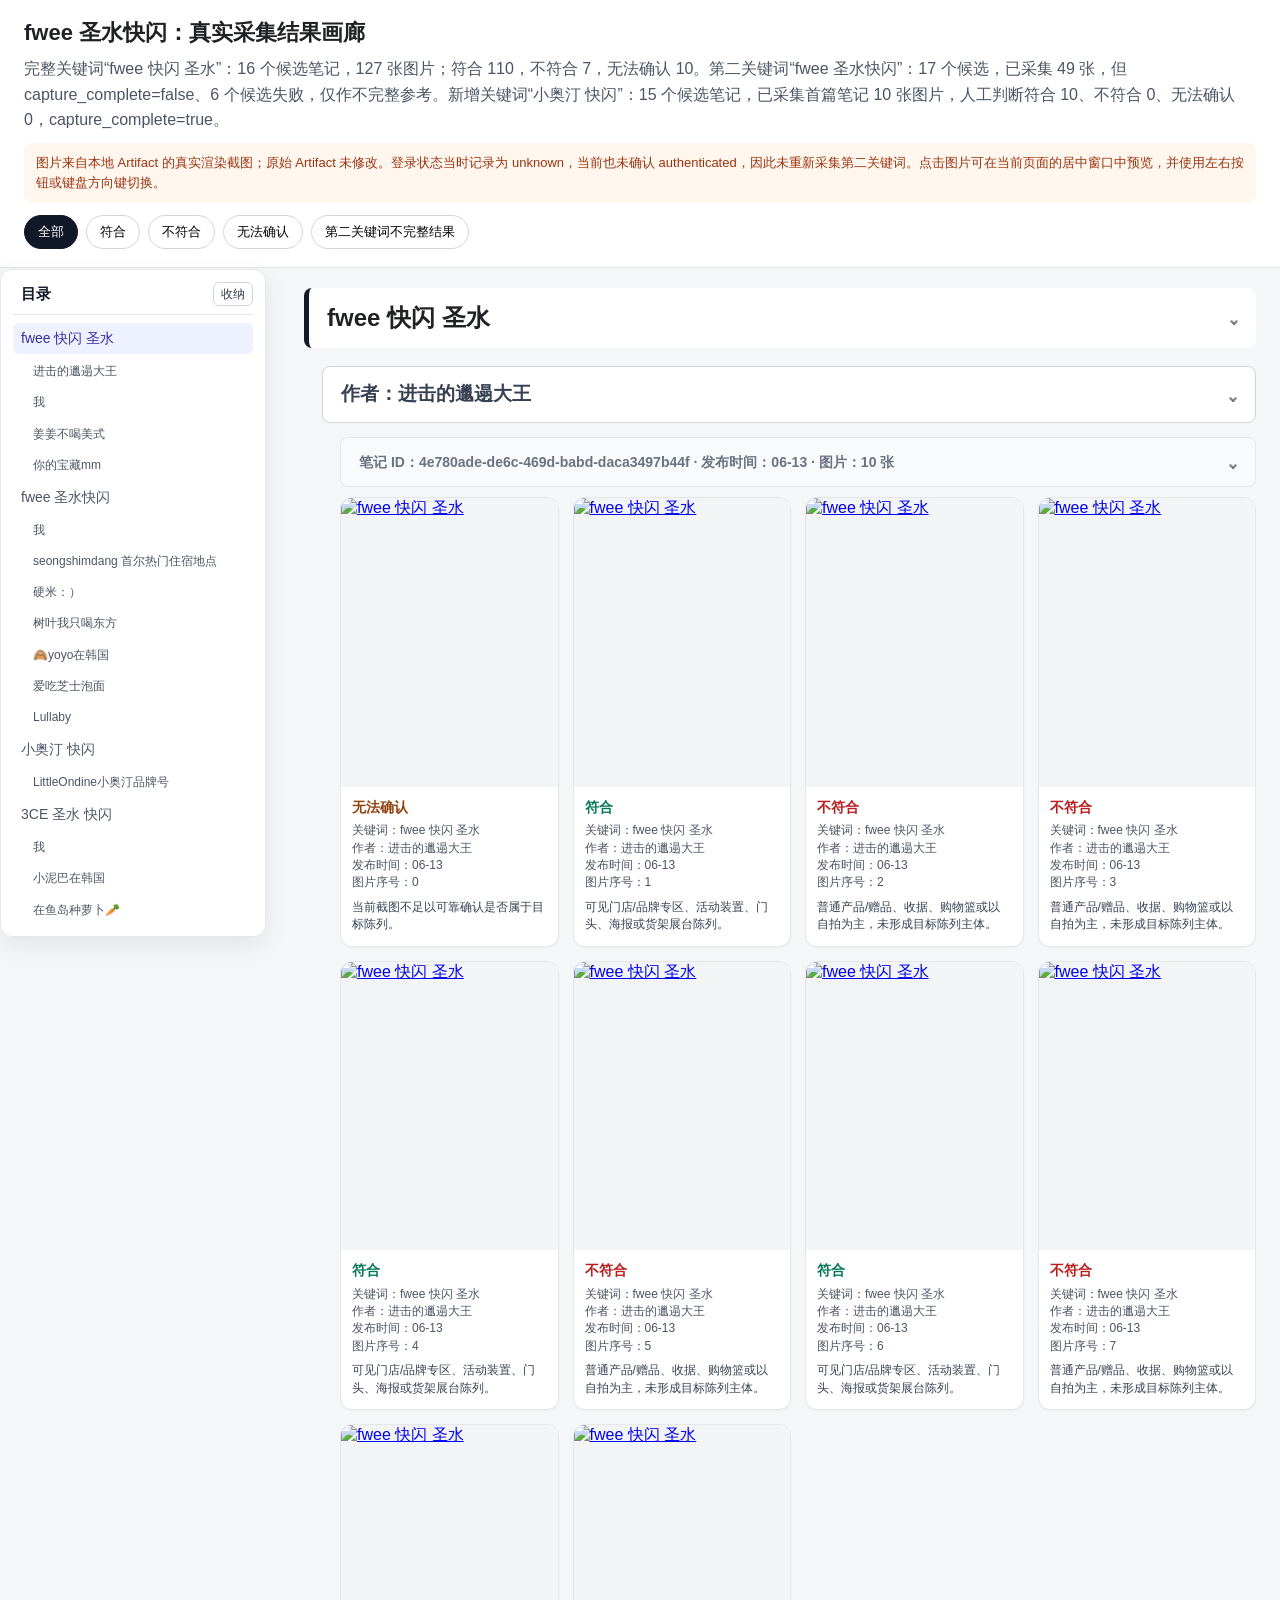
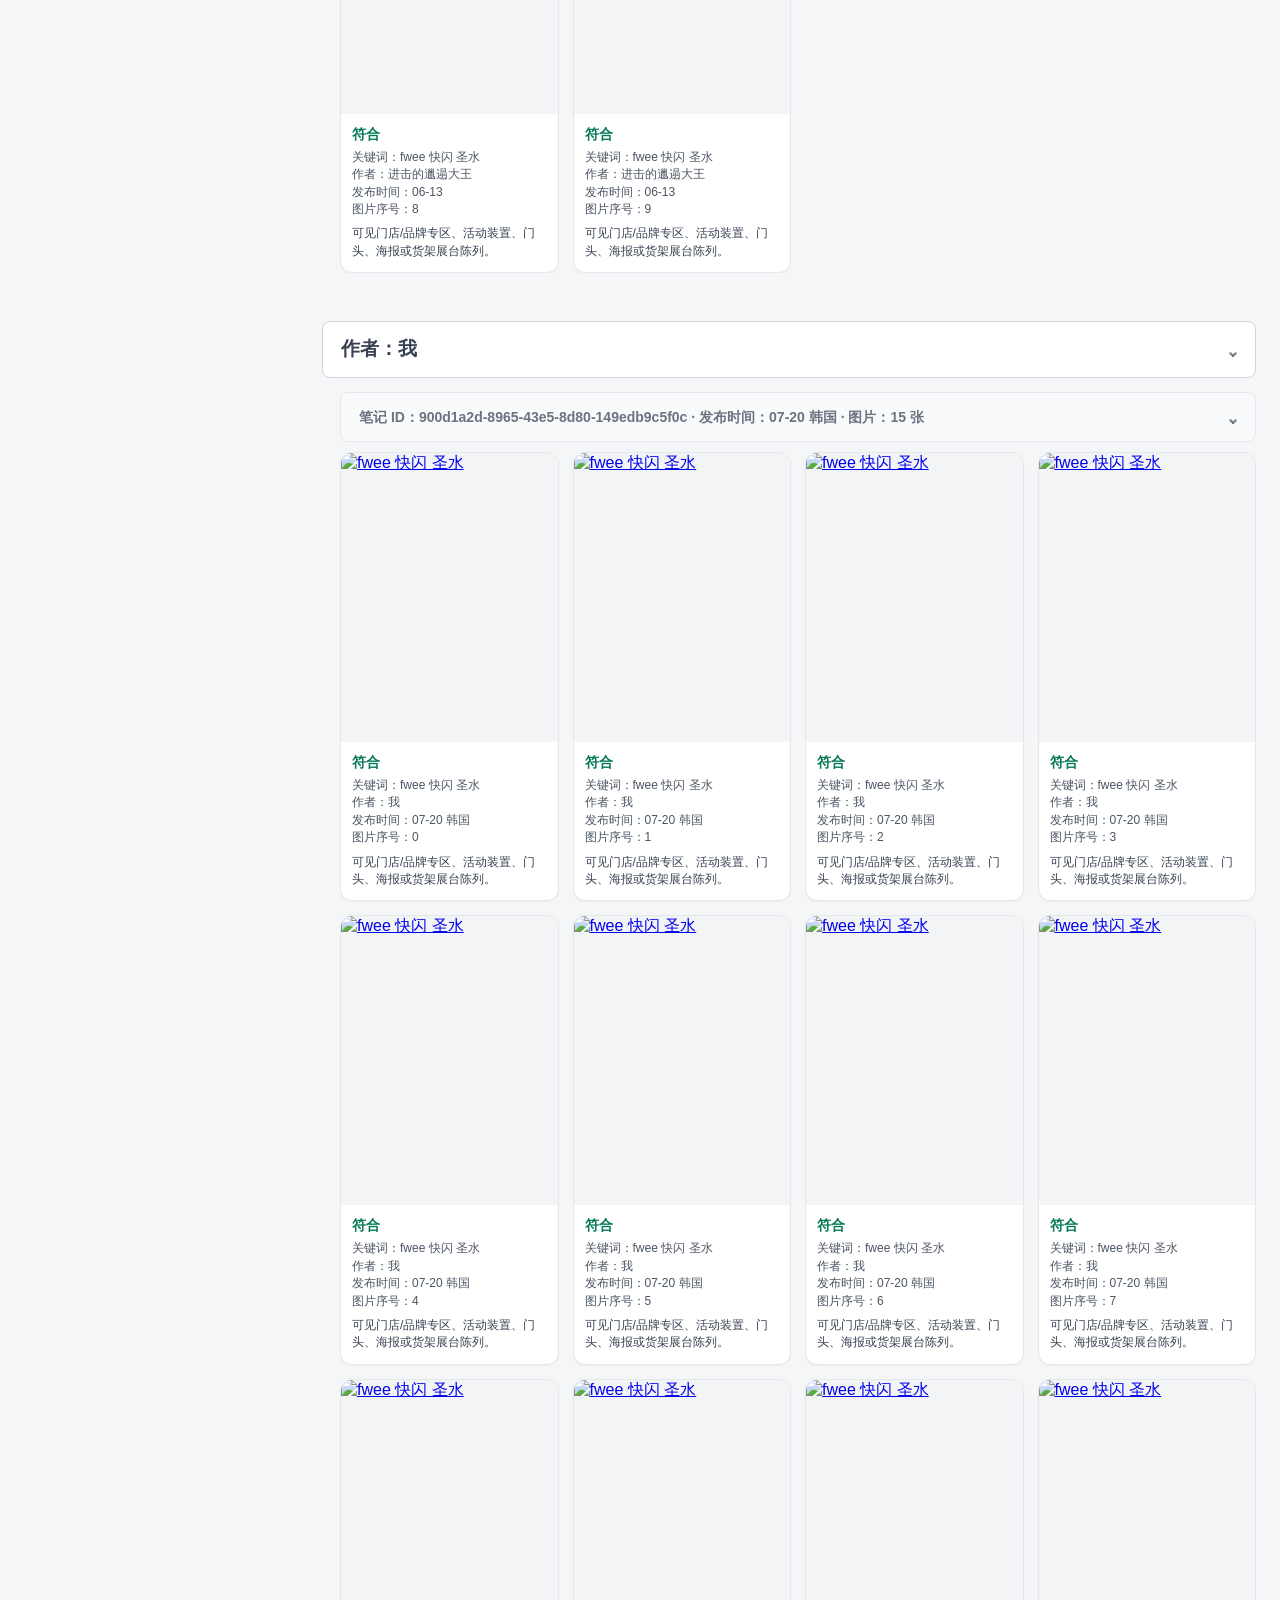
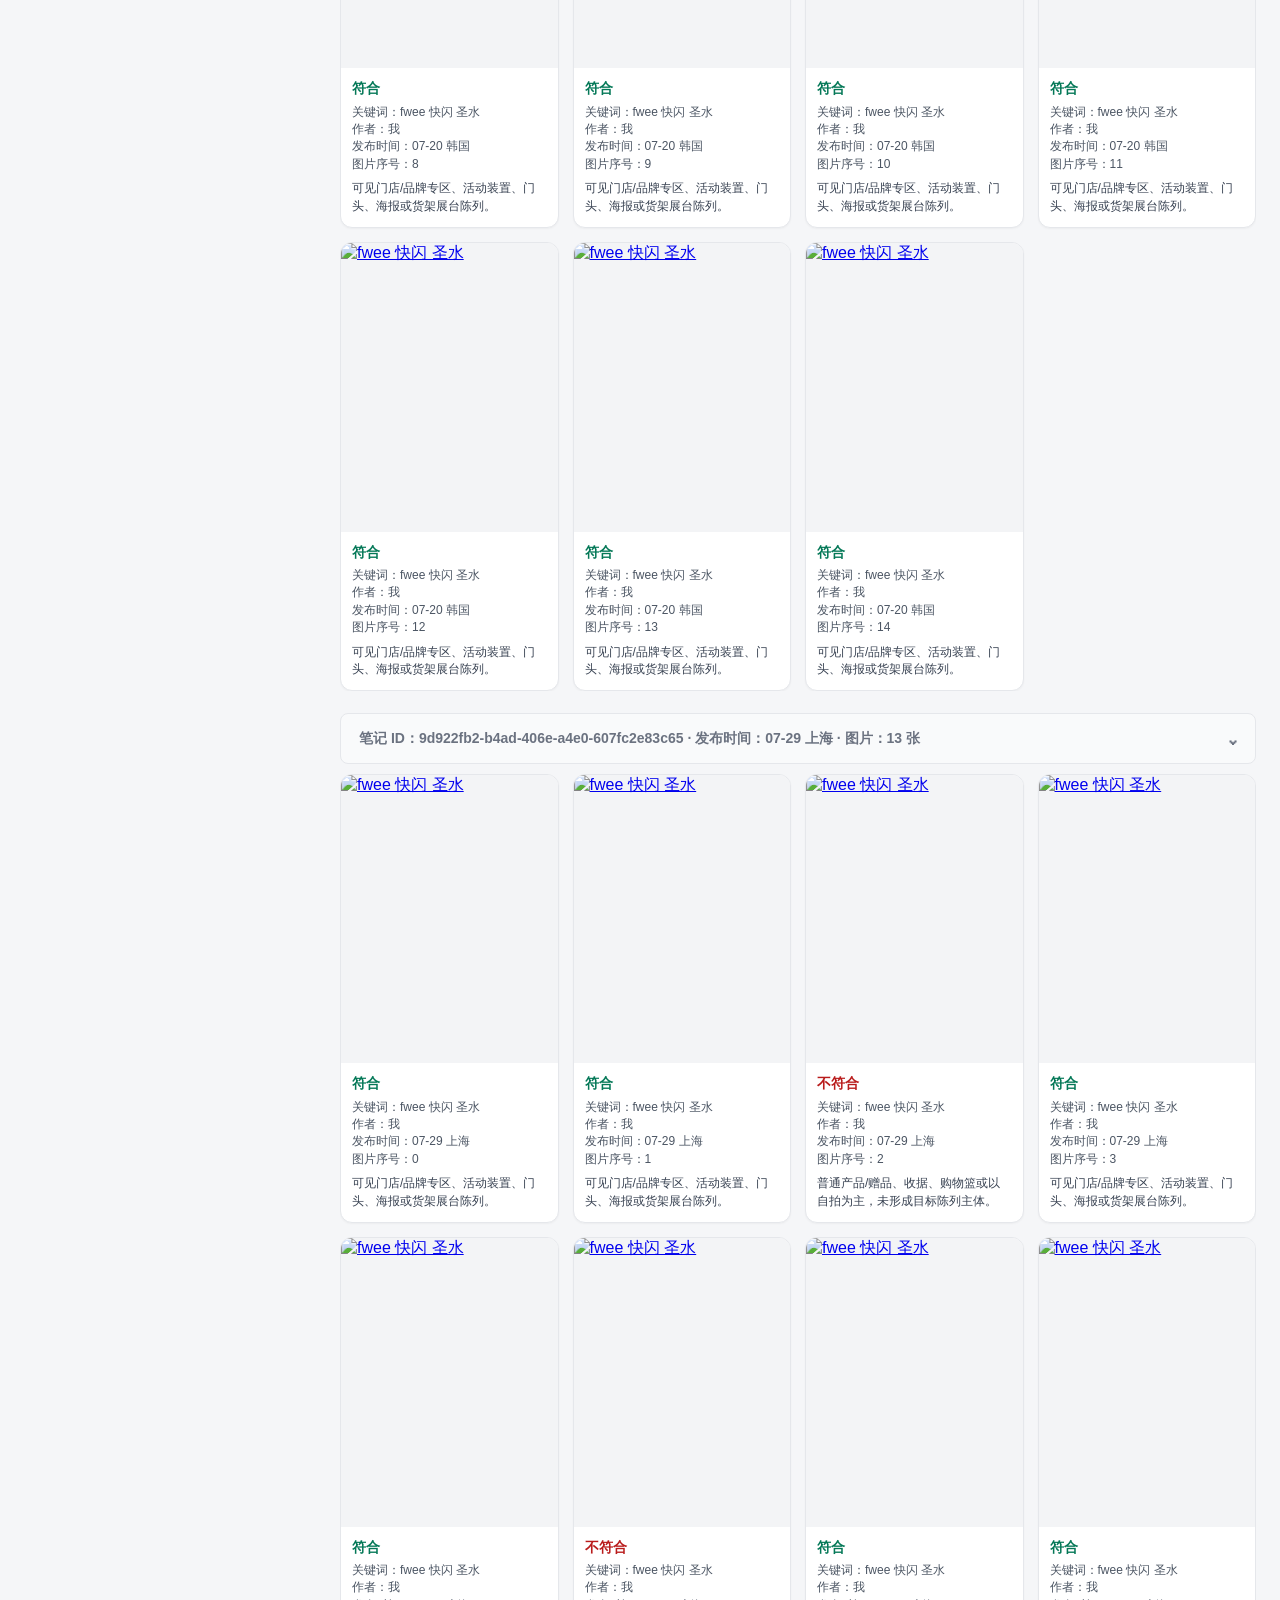
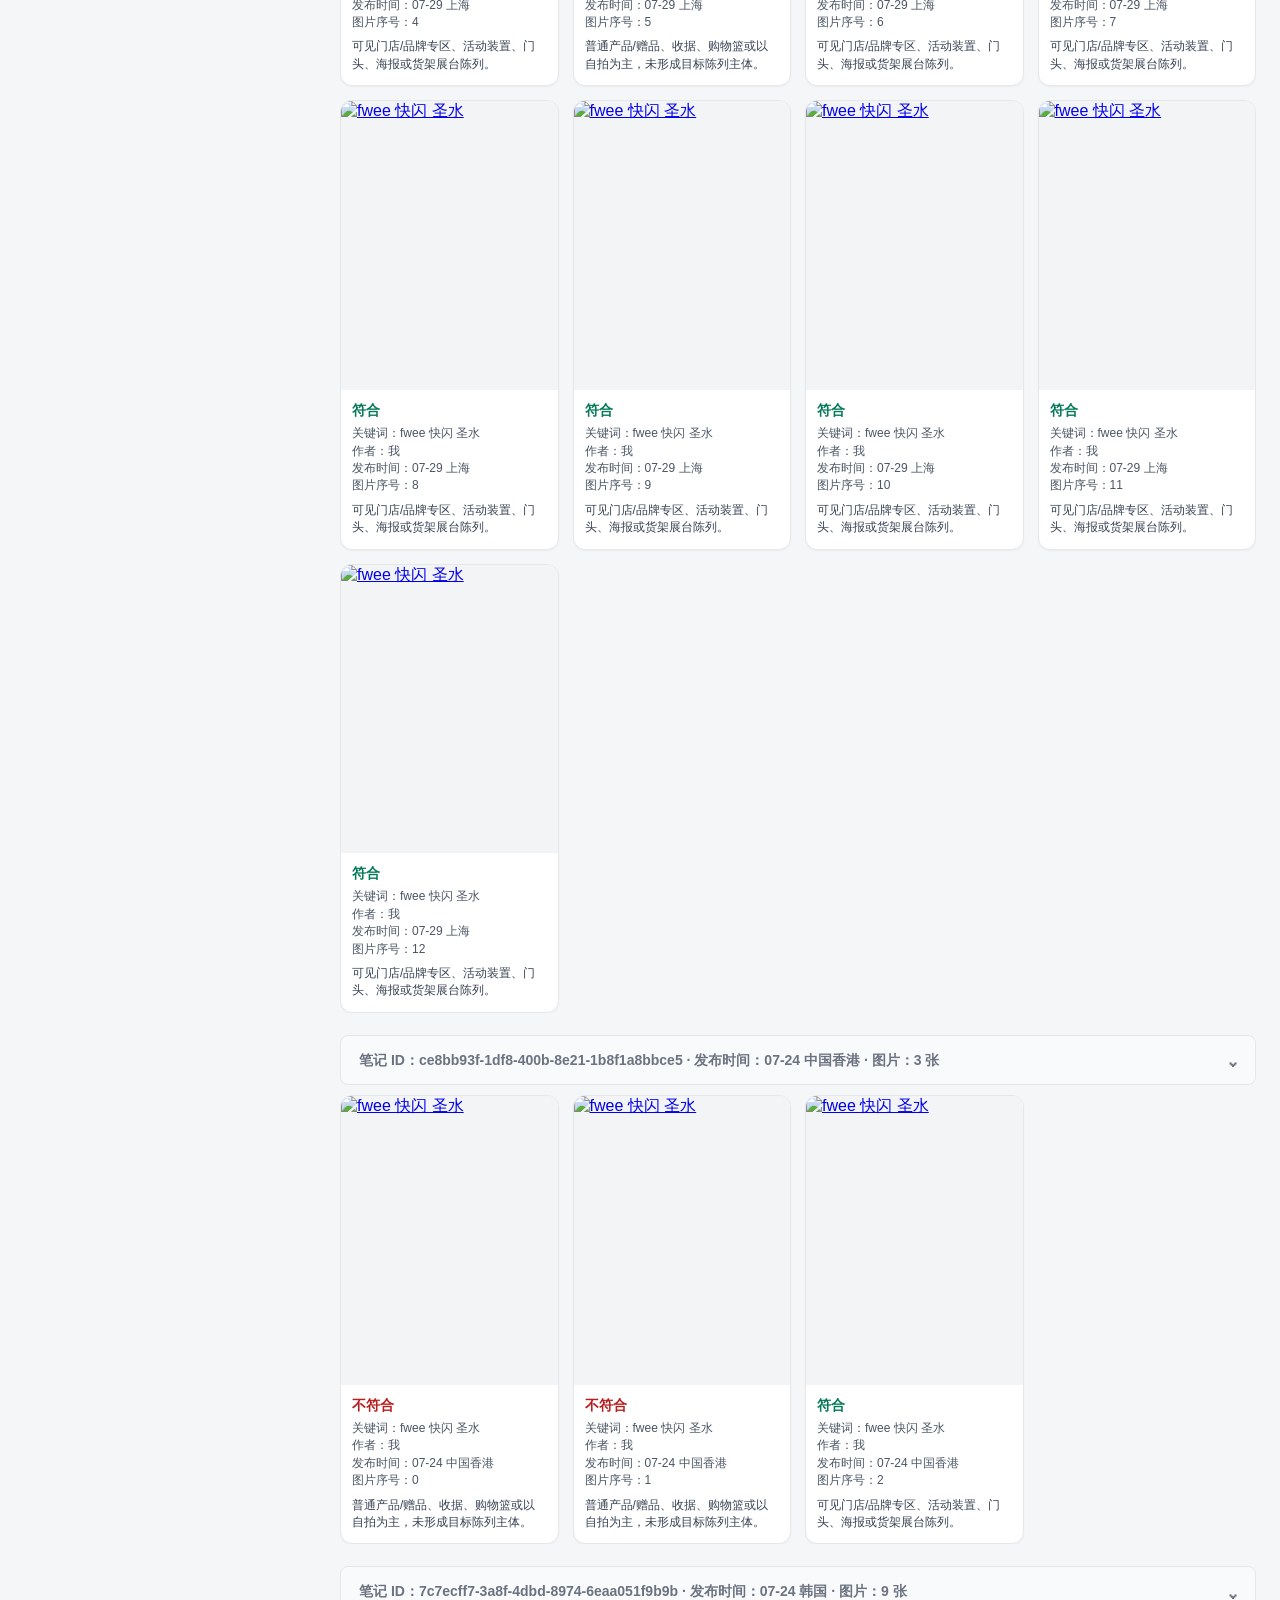
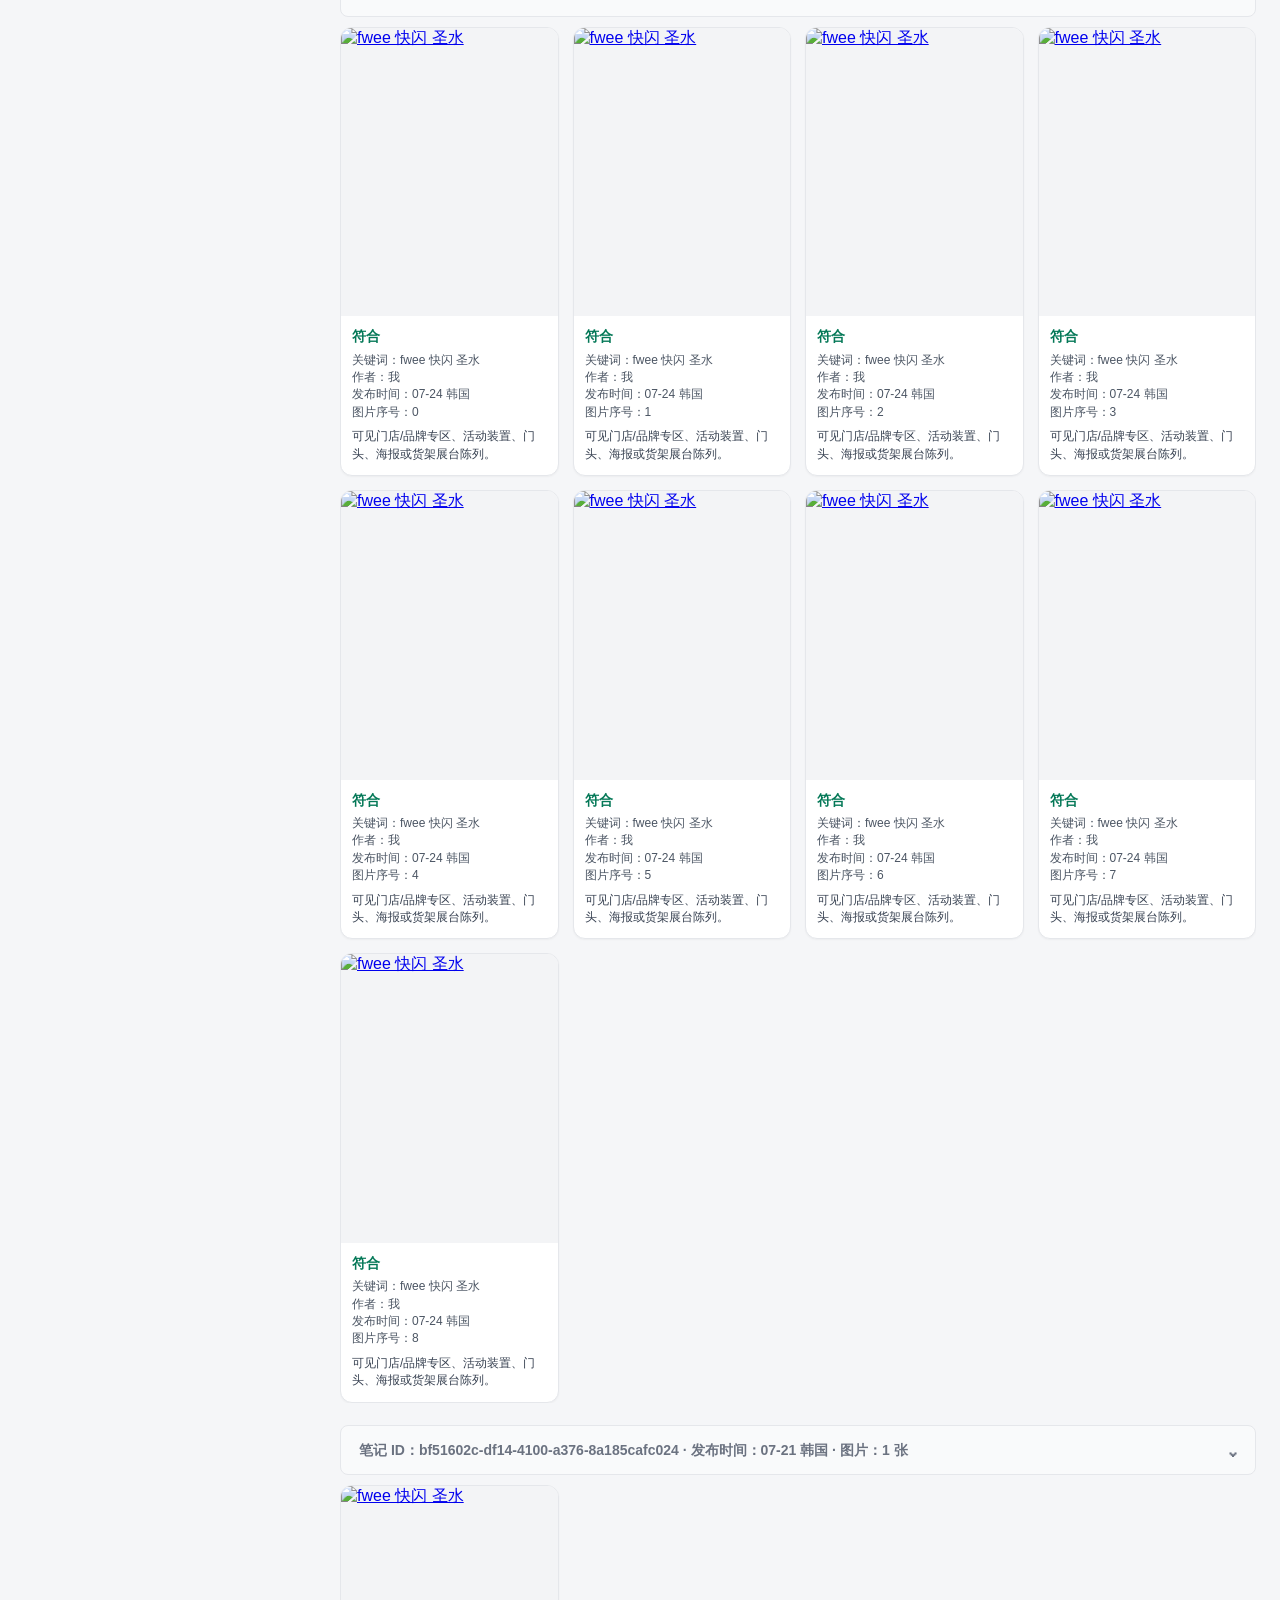
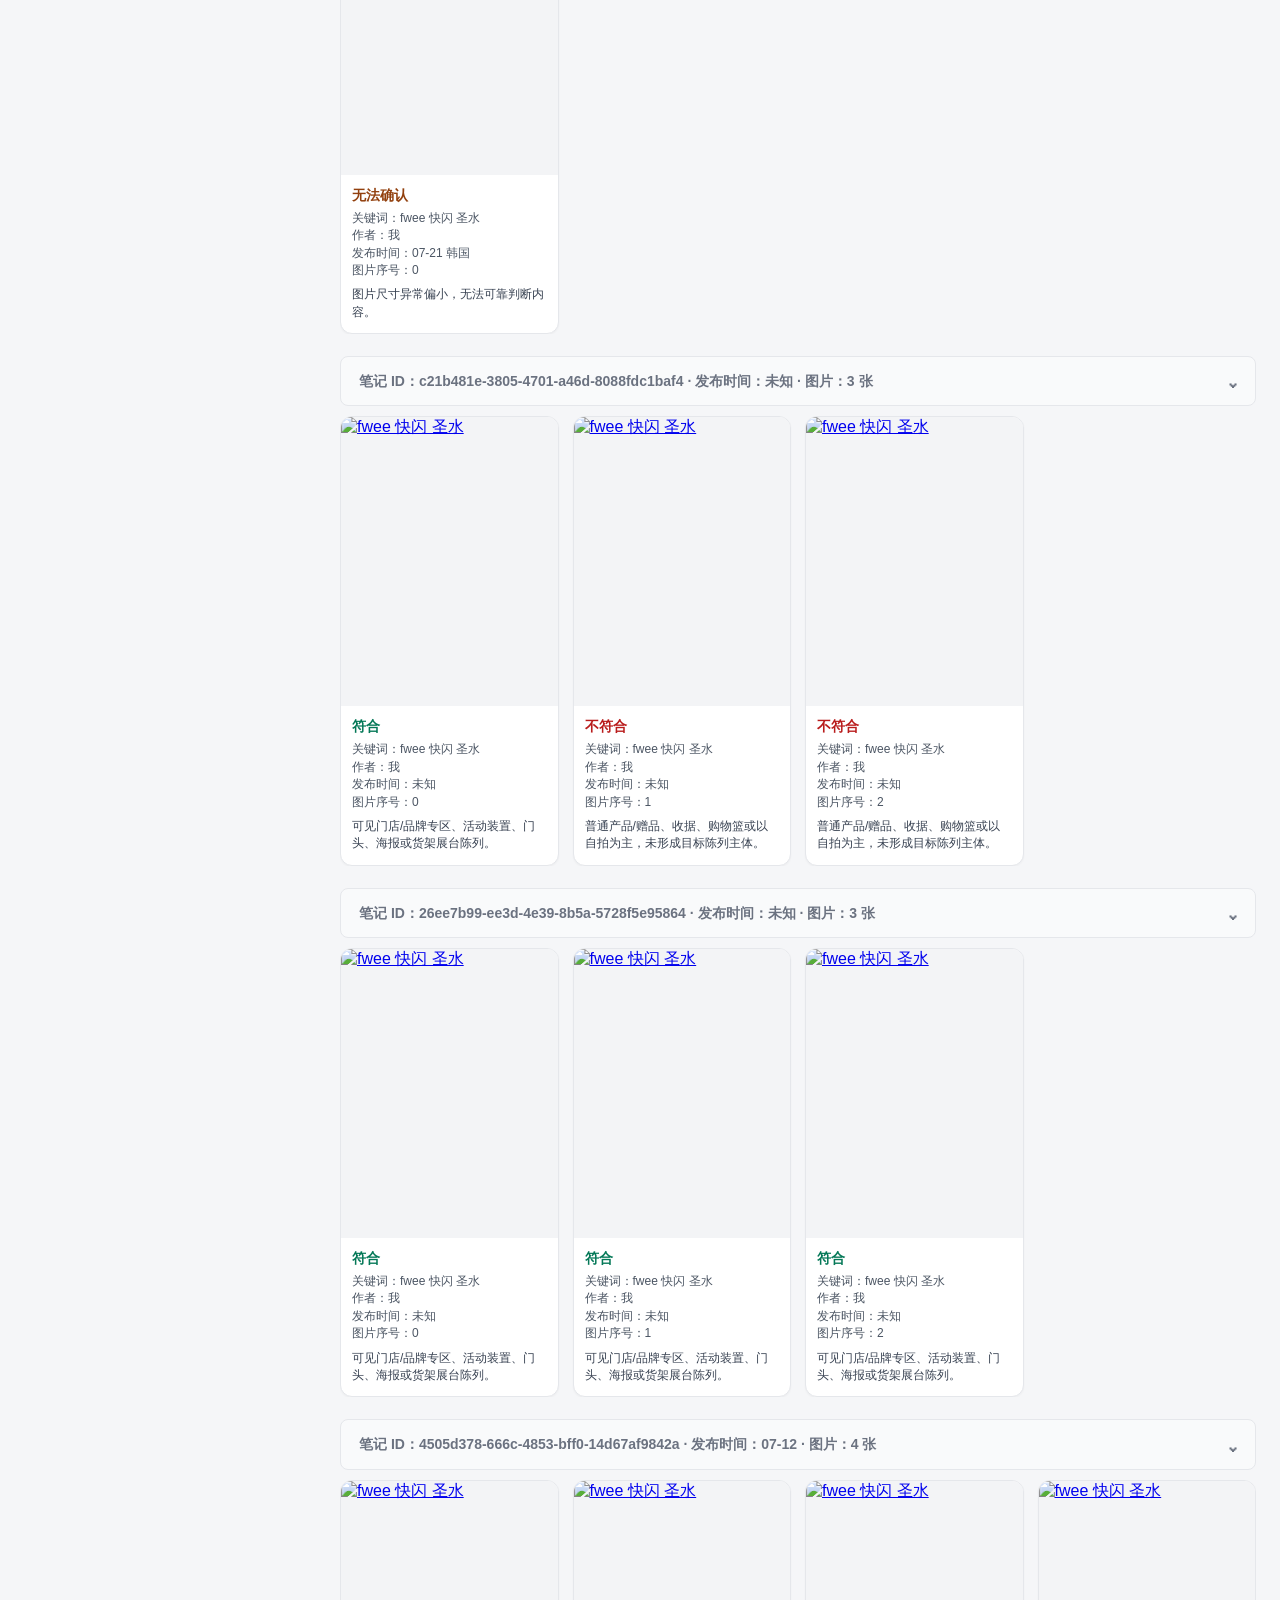
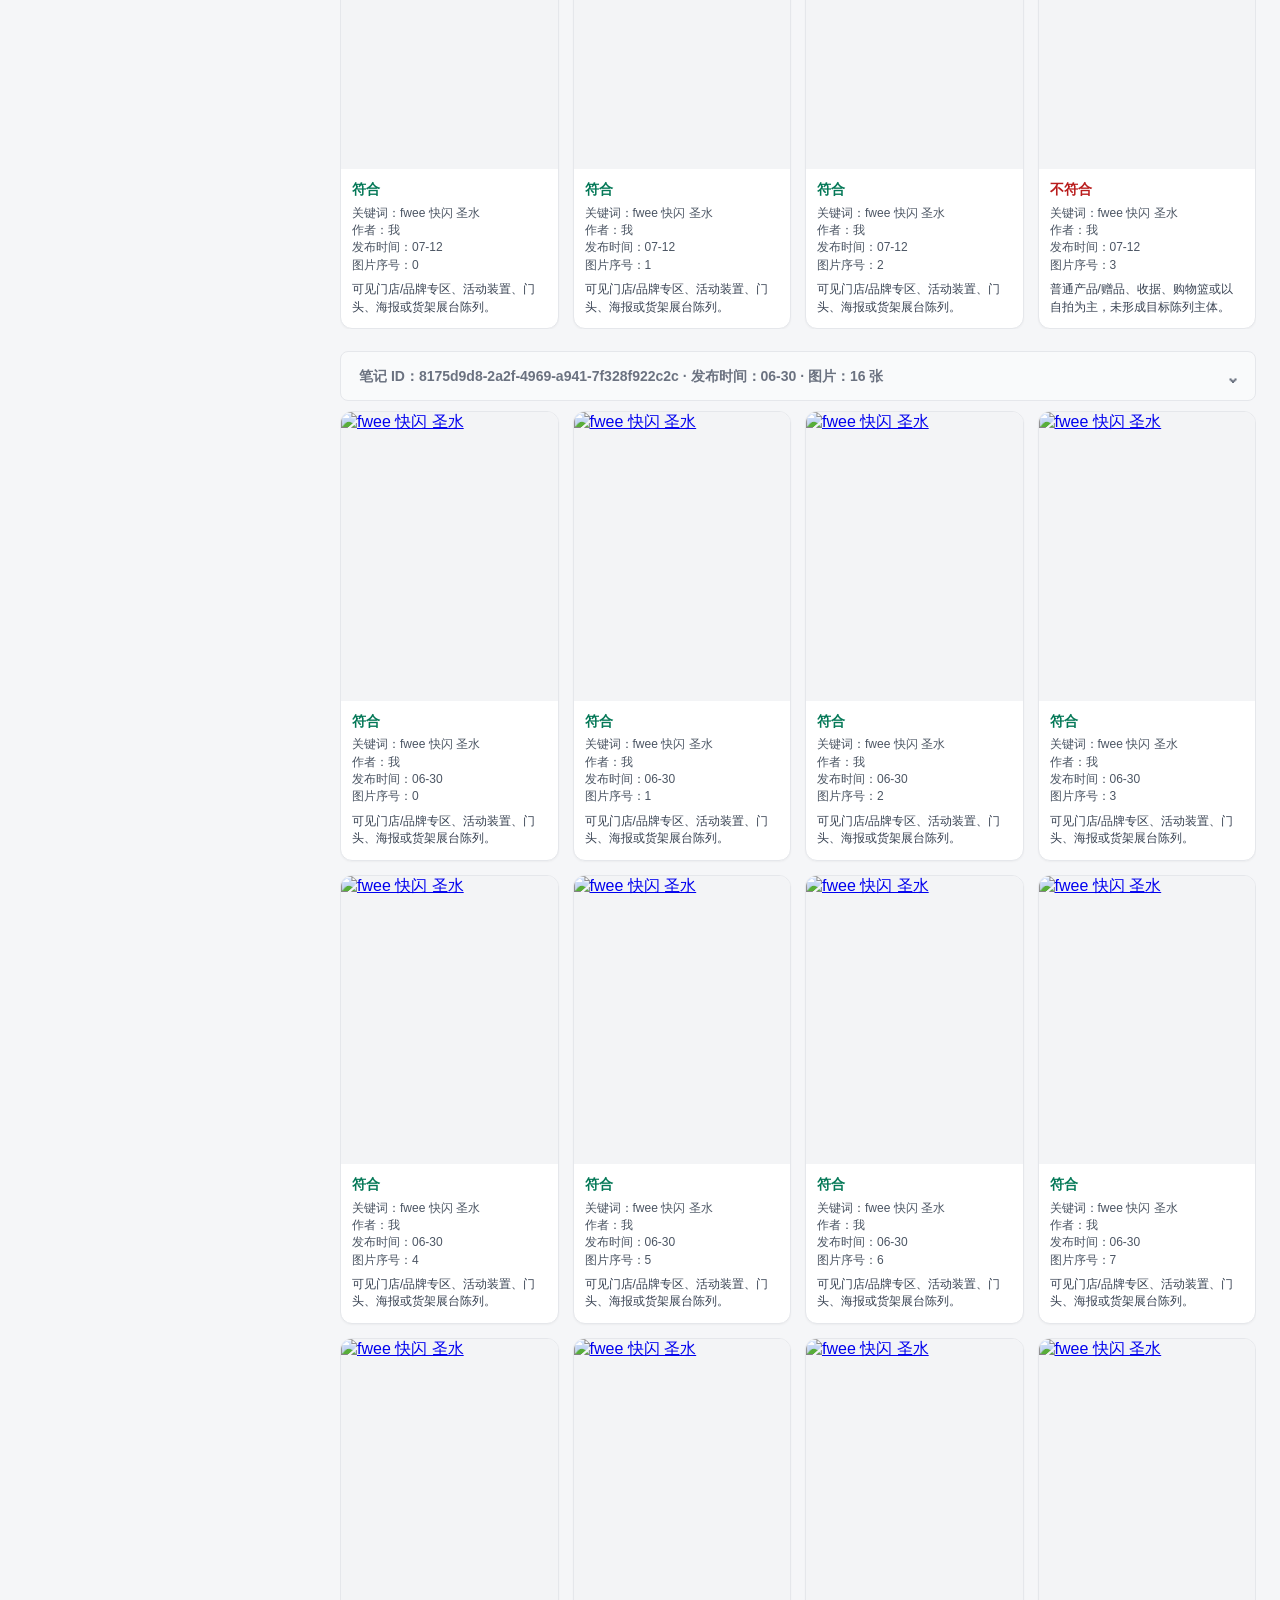
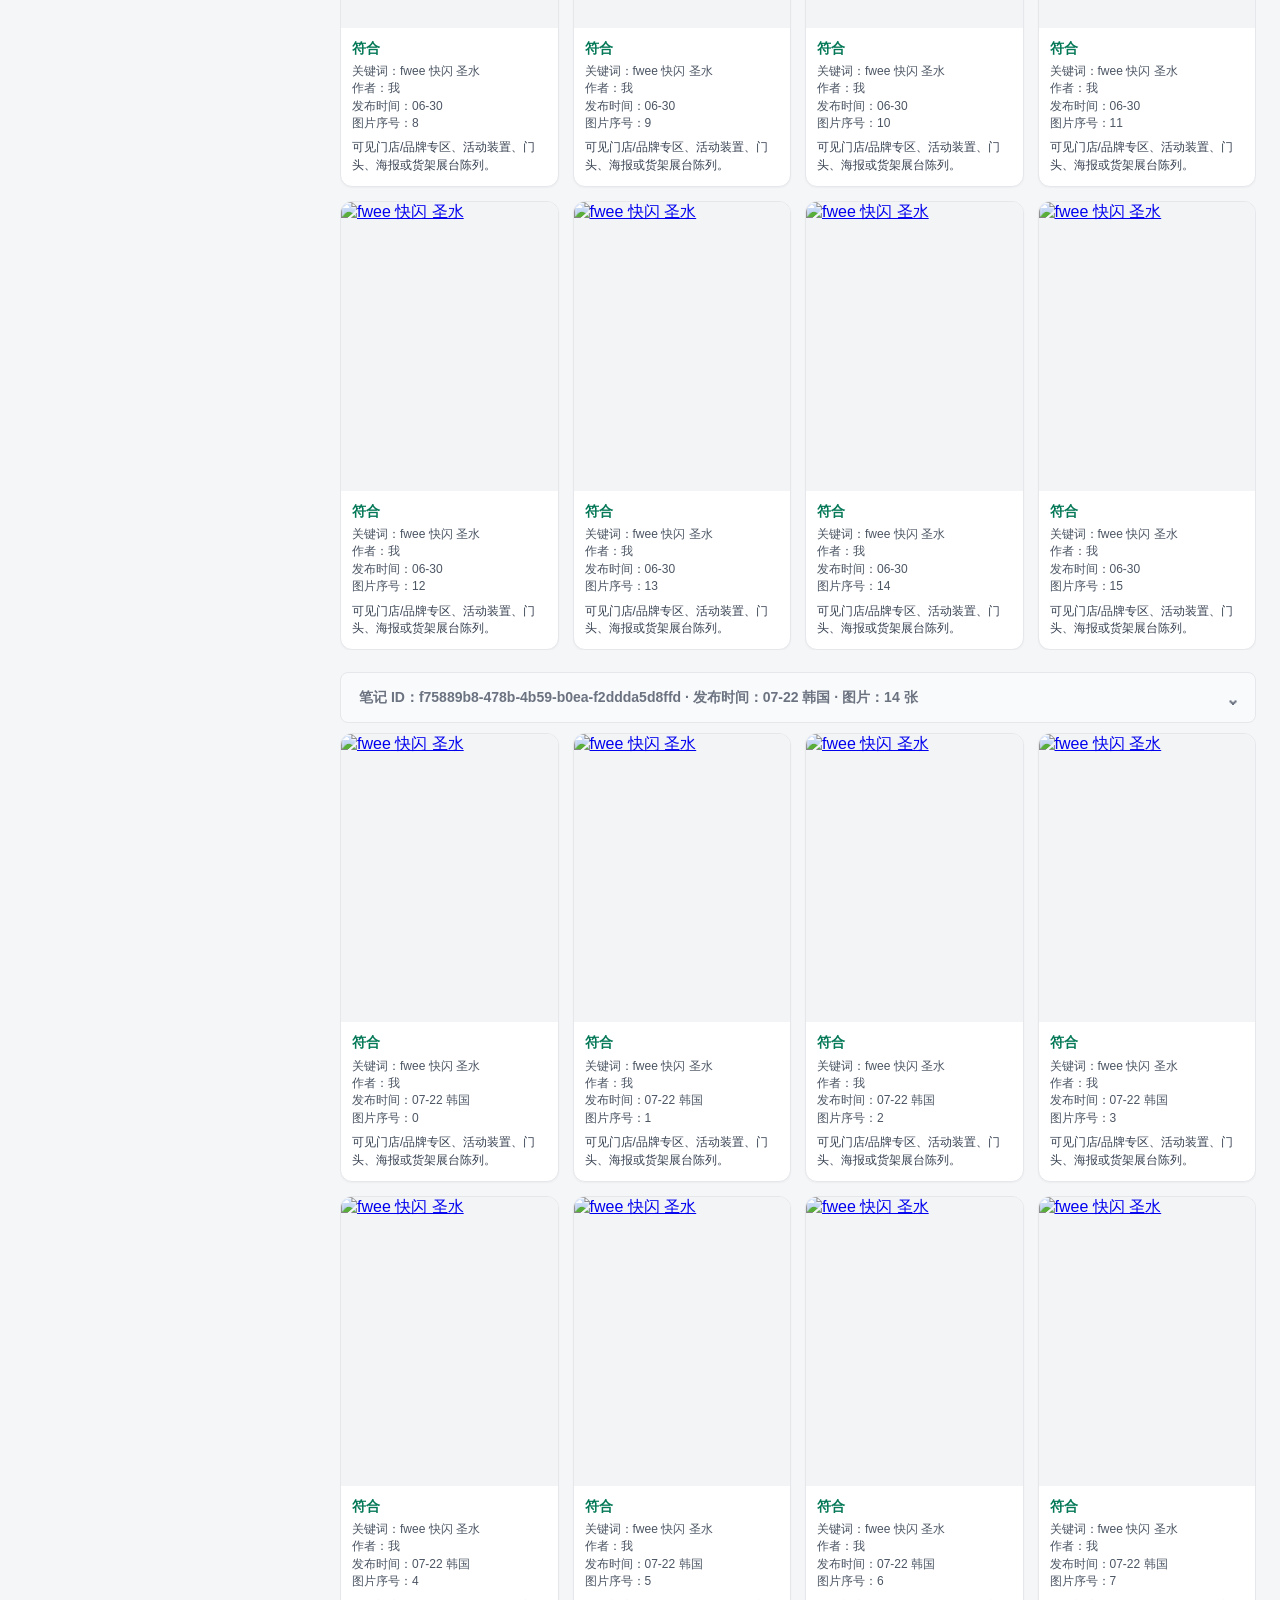
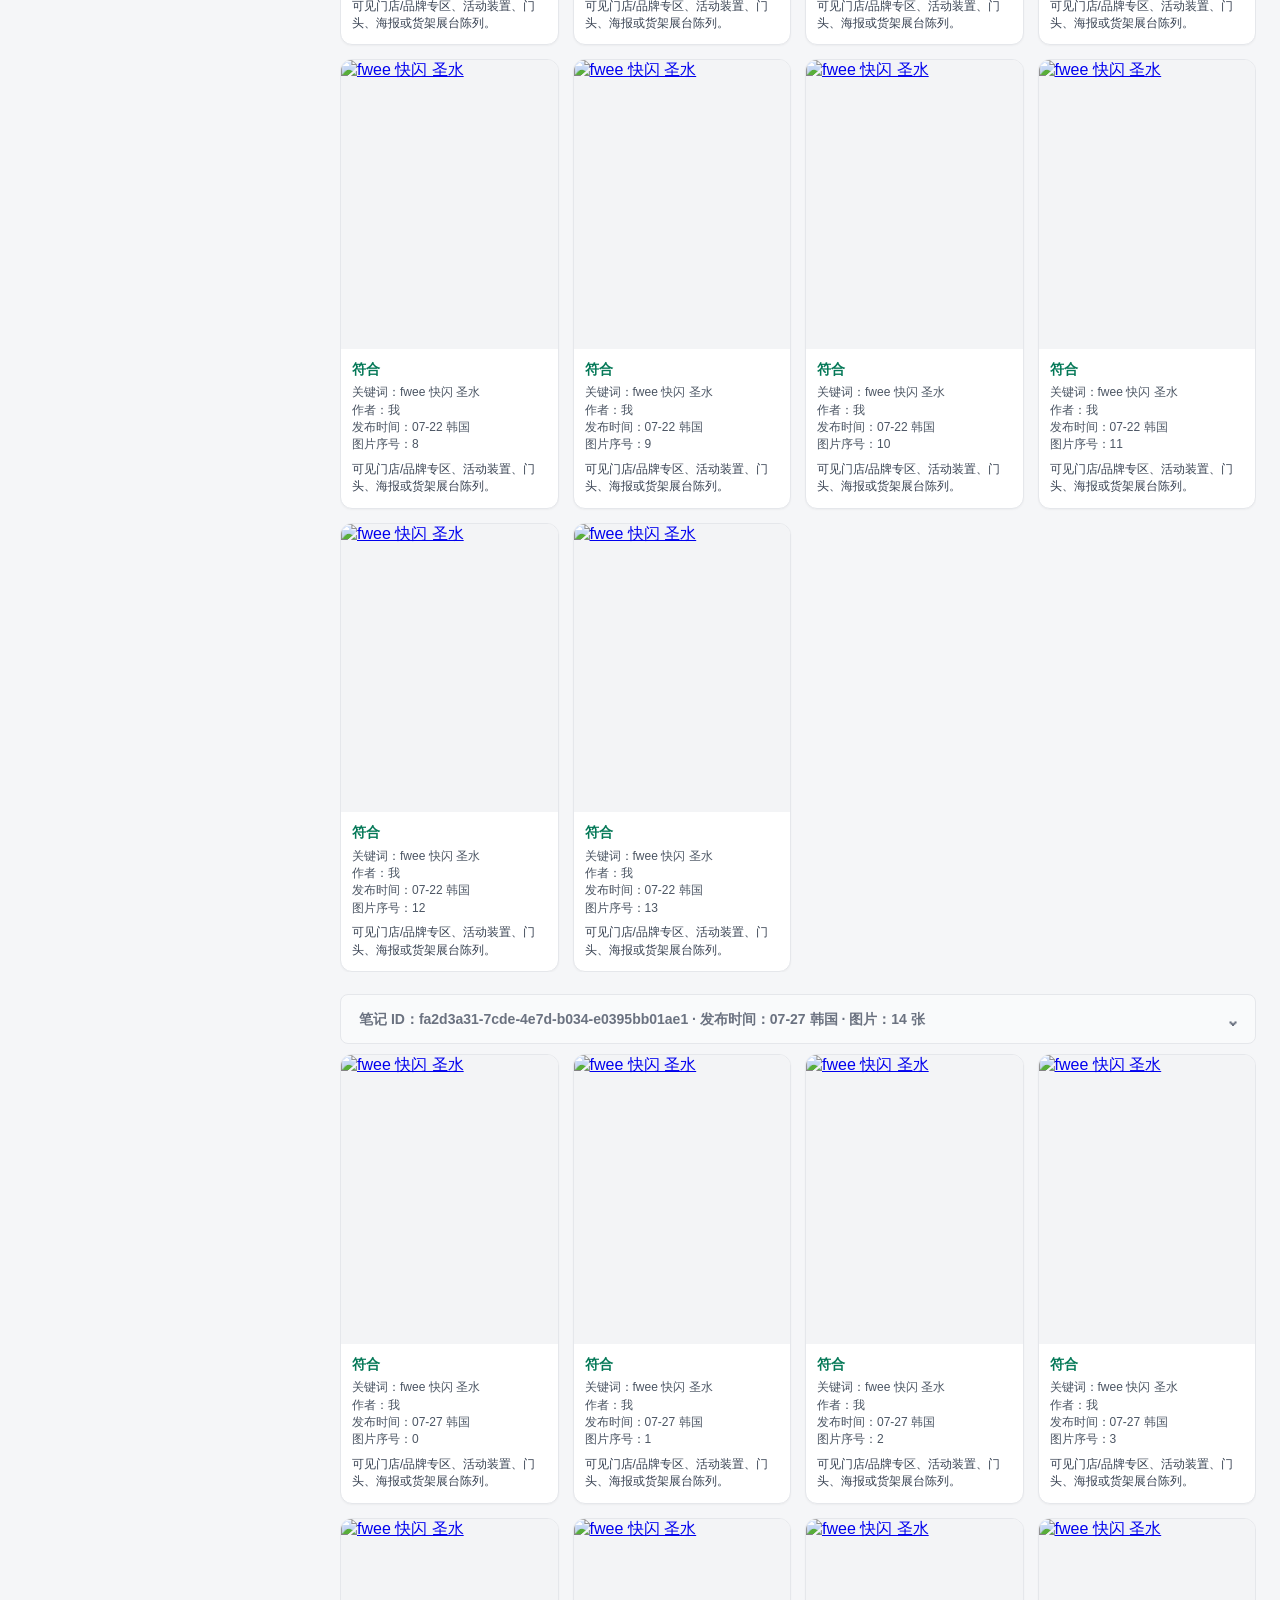
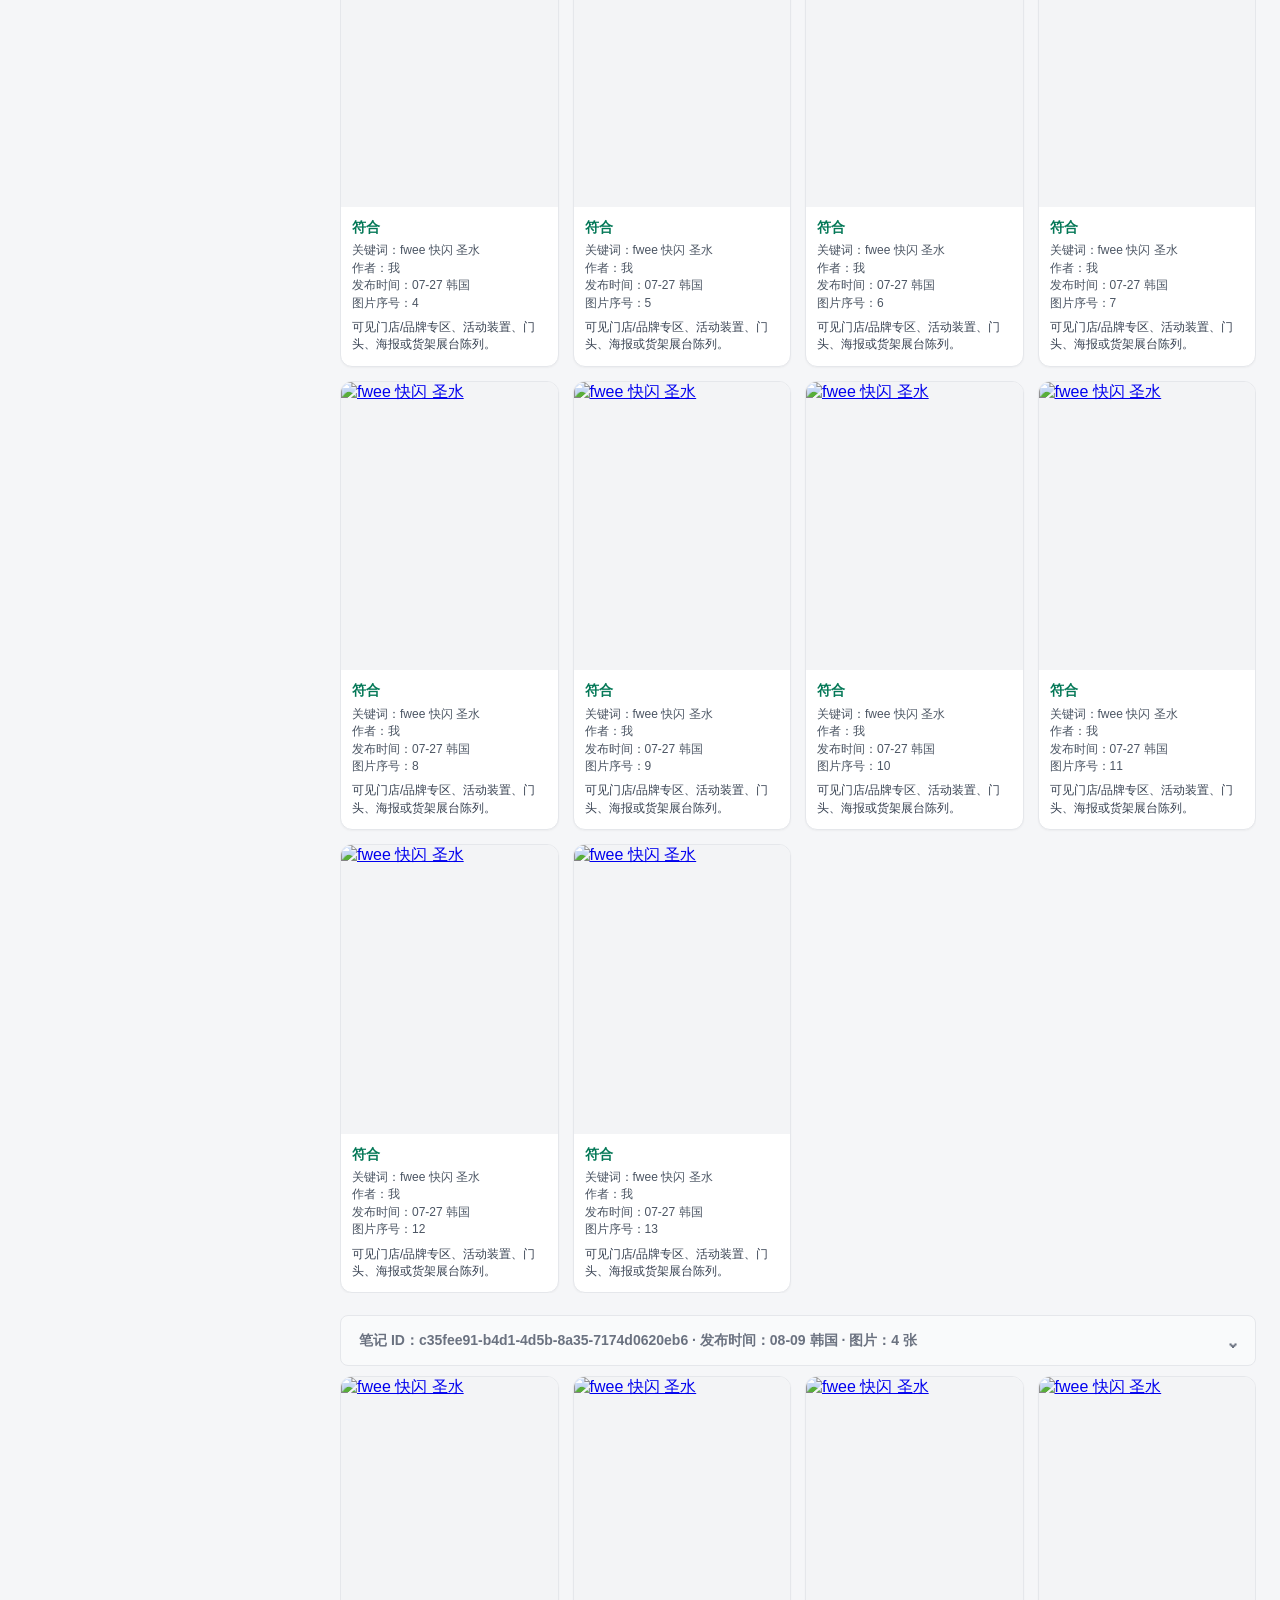
==== commit 01cec5db: "feat: connect xiaohongshu automation material platform" ====
--- a/fwee-results-gallery.html
+++ b/fwee-results-gallery.html
@@ -159,9 +159,9 @@
 </article><article class="card" data-status="yes" data-partial="false">
   <a href="file:///C:/Users/xinli.wang/Documents/Codex/2026-08-03/qing-2/work/xiaohongshu/.data/assets/900d1a2d-8965-43e5-8d80-149edb9c5f0c/002-41797cd1-83d1-4b95-ac94-539f88cc8beb.jpg"><img loading="lazy" src="file:///C:/Users/xinli.wang/Documents/Codex/2026-08-03/qing-2/work/xiaohongshu/.data/assets/900d1a2d-8965-43e5-8d80-149edb9c5f0c/002-41797cd1-83d1-4b95-ac94-539f88cc8beb.jpg" alt="fwee 快闪 圣水"></a>
   <div class="meta"><strong>符合</strong><span>关键词：fwee 快闪 圣水</span><span class="meta-note-id">笔记 ID：900d1a2d-8965-43e5-8d80-149edb9c5f0c</span><span>作者：我</span><span>发布时间：07-20 韩国</span><span>图片序号：2</span><p>可见门店/品牌专区、活动装置、门头、海报或货架展台陈列。</p></div>
-</article><article class="card" data-status="unknown" data-partial="false">
+</article><article class="card" data-status="yes" data-partial="false">
   <a href="file:///C:/Users/xinli.wang/Documents/Codex/2026-08-03/qing-2/work/xiaohongshu/.data/assets/900d1a2d-8965-43e5-8d80-149edb9c5f0c/003-a673e700-b45b-4ca6-9b3c-580735609934.jpg"><img loading="lazy" src="file:///C:/Users/xinli.wang/Documents/Codex/2026-08-03/qing-2/work/xiaohongshu/.data/assets/900d1a2d-8965-43e5-8d80-149edb9c5f0c/003-a673e700-b45b-4ca6-9b3c-580735609934.jpg" alt="fwee 快闪 圣水"></a>
-  <div class="meta"><strong>无法确认</strong><span>关键词：fwee 快闪 圣水</span><span class="meta-note-id">笔记 ID：900d1a2d-8965-43e5-8d80-149edb9c5f0c</span><span>作者：我</span><span>发布时间：07-20 韩国</span><span>图片序号：3</span><p>当前截图不足以可靠确认是否属于目标陈列。</p></div>
+  <div class="meta"><strong>符合</strong><span>关键词：fwee 快闪 圣水</span><span class="meta-note-id">笔记 ID：900d1a2d-8965-43e5-8d80-149edb9c5f0c</span><span>作者：我</span><span>发布时间：07-20 韩国</span><span>图片序号：3</span><p>可见门店/品牌专区、活动装置、门头、海报或货架展台陈列。</p></div>
 </article><article class="card" data-status="yes" data-partial="false">
   <a href="file:///C:/Users/xinli.wang/Documents/Codex/2026-08-03/qing-2/work/xiaohongshu/.data/assets/900d1a2d-8965-43e5-8d80-149edb9c5f0c/004-5ef43dde-38c7-44d3-b19e-e6a537c07590.jpg"><img loading="lazy" src="file:///C:/Users/xinli.wang/Documents/Codex/2026-08-03/qing-2/work/xiaohongshu/.data/assets/900d1a2d-8965-43e5-8d80-149edb9c5f0c/004-5ef43dde-38c7-44d3-b19e-e6a537c07590.jpg" alt="fwee 快闪 圣水"></a>
   <div class="meta"><strong>符合</strong><span>关键词：fwee 快闪 圣水</span><span class="meta-note-id">笔记 ID：900d1a2d-8965-43e5-8d80-149edb9c5f0c</span><span>作者：我</span><span>发布时间：07-20 韩国</span><span>图片序号：4</span><p>可见门店/品牌专区、活动装置、门头、海报或货架展台陈列。</p></div>
@@ -234,15 +234,15 @@
 </article><article class="card" data-status="yes" data-partial="false">
   <a href="file:///C:/Users/xinli.wang/Documents/Codex/2026-08-03/qing-2/work/xiaohongshu/.data/assets/9d922fb2-b4ad-406e-a4e0-607fc2e83c65/012-daf69435-98b4-4b3e-8b6d-a91797590e0c.jpg"><img loading="lazy" src="file:///C:/Users/xinli.wang/Documents/Codex/2026-08-03/qing-2/work/xiaohongshu/.data/assets/9d922fb2-b4ad-406e-a4e0-607fc2e83c65/012-daf69435-98b4-4b3e-8b6d-a91797590e0c.jpg" alt="fwee 快闪 圣水"></a>
   <div class="meta"><strong>符合</strong><span>关键词：fwee 快闪 圣水</span><span class="meta-note-id">笔记 ID：9d922fb2-b4ad-406e-a4e0-607fc2e83c65</span><span>作者：我</span><span>发布时间：07-29 上海</span><span>图片序号：12</span><p>可见门店/品牌专区、活动装置、门头、海报或货架展台陈列。</p></div>
-</article><article class="card" data-status="unknown" data-partial="false">
+</article><article class="card" data-status="no" data-partial="false">
   <a href="file:///C:/Users/xinli.wang/Documents/Codex/2026-08-03/qing-2/work/xiaohongshu/.data/assets/ce8bb93f-1df8-400b-8e21-1b8f1a8bbce5/000-516f8167-d0e7-4576-af27-2a4d5cc2bbca.jpg"><img loading="lazy" src="file:///C:/Users/xinli.wang/Documents/Codex/2026-08-03/qing-2/work/xiaohongshu/.data/assets/ce8bb93f-1df8-400b-8e21-1b8f1a8bbce5/000-516f8167-d0e7-4576-af27-2a4d5cc2bbca.jpg" alt="fwee 快闪 圣水"></a>
-  <div class="meta"><strong>无法确认</strong><span>关键词：fwee 快闪 圣水</span><span class="meta-note-id">笔记 ID：ce8bb93f-1df8-400b-8e21-1b8f1a8bbce5</span><span>作者：我</span><span>发布时间：07-24 中国香港</span><span>图片序号：0</span><p>当前截图不足以可靠确认是否属于目标陈列。</p></div>
-</article><article class="card" data-status="unknown" data-partial="false">
+  <div class="meta"><strong>不符合</strong><span>关键词：fwee 快闪 圣水</span><span class="meta-note-id">笔记 ID：ce8bb93f-1df8-400b-8e21-1b8f1a8bbce5</span><span>作者：我</span><span>发布时间：07-24 中国香港</span><span>图片序号：0</span><p>普通产品/赠品、收据、购物篮或以自拍为主，未形成目标陈列主体。</p></div>
+</article><article class="card" data-status="no" data-partial="false">
   <a href="file:///C:/Users/xinli.wang/Documents/Codex/2026-08-03/qing-2/work/xiaohongshu/.data/assets/ce8bb93f-1df8-400b-8e21-1b8f1a8bbce5/001-c3cab877-7681-474f-a9a6-772d90d2d12d.jpg"><img loading="lazy" src="file:///C:/Users/xinli.wang/Documents/Codex/2026-08-03/qing-2/work/xiaohongshu/.data/assets/ce8bb93f-1df8-400b-8e21-1b8f1a8bbce5/001-c3cab877-7681-474f-a9a6-772d90d2d12d.jpg" alt="fwee 快闪 圣水"></a>
-  <div class="meta"><strong>无法确认</strong><span>关键词：fwee 快闪 圣水</span><span class="meta-note-id">笔记 ID：ce8bb93f-1df8-400b-8e21-1b8f1a8bbce5</span><span>作者：我</span><span>发布时间：07-24 中国香港</span><span>图片序号：1</span><p>当前截图不足以可靠确认是否属于目标陈列。</p></div>
-</article><article class="card" data-status="unknown" data-partial="false">
+  <div class="meta"><strong>不符合</strong><span>关键词：fwee 快闪 圣水</span><span class="meta-note-id">笔记 ID：ce8bb93f-1df8-400b-8e21-1b8f1a8bbce5</span><span>作者：我</span><span>发布时间：07-24 中国香港</span><span>图片序号：1</span><p>普通产品/赠品、收据、购物篮或以自拍为主，未形成目标陈列主体。</p></div>
+</article><article class="card" data-status="yes" data-partial="false">
   <a href="file:///C:/Users/xinli.wang/Documents/Codex/2026-08-03/qing-2/work/xiaohongshu/.data/assets/ce8bb93f-1df8-400b-8e21-1b8f1a8bbce5/002-a7c00942-1a3c-4640-aaf7-64af5776df43.jpg"><img loading="lazy" src="file:///C:/Users/xinli.wang/Documents/Codex/2026-08-03/qing-2/work/xiaohongshu/.data/assets/ce8bb93f-1df8-400b-8e21-1b8f1a8bbce5/002-a7c00942-1a3c-4640-aaf7-64af5776df43.jpg" alt="fwee 快闪 圣水"></a>
-  <div class="meta"><strong>无法确认</strong><span>关键词：fwee 快闪 圣水</span><span class="meta-note-id">笔记 ID：ce8bb93f-1df8-400b-8e21-1b8f1a8bbce5</span><span>作者：我</span><span>发布时间：07-24 中国香港</span><span>图片序号：2</span><p>当前截图不足以可靠确认是否属于目标陈列。</p></div>
+  <div class="meta"><strong>符合</strong><span>关键词：fwee 快闪 圣水</span><span class="meta-note-id">笔记 ID：ce8bb93f-1df8-400b-8e21-1b8f1a8bbce5</span><span>作者：我</span><span>发布时间：07-24 中国香港</span><span>图片序号：2</span><p>可见门店/品牌专区、活动装置、门头、海报或货架展台陈列。</p></div>
 </article><article class="card" data-status="yes" data-partial="false">
   <a href="file:///C:/Users/xinli.wang/Documents/Codex/2026-08-03/qing-2/work/xiaohongshu/.data/assets/7c7ecff7-3a8f-4dbd-8974-6eaa051f9b9b/000-883cd374-f404-4e84-850f-b2f076b9a5e2.jpg"><img loading="lazy" src="file:///C:/Users/xinli.wang/Documents/Codex/2026-08-03/qing-2/work/xiaohongshu/.data/assets/7c7ecff7-3a8f-4dbd-8974-6eaa051f9b9b/000-883cd374-f404-4e84-850f-b2f076b9a5e2.jpg" alt="fwee 快闪 圣水"></a>
   <div class="meta"><strong>符合</strong><span>关键词：fwee 快闪 圣水</span><span class="meta-note-id">笔记 ID：7c7ecff7-3a8f-4dbd-8974-6eaa051f9b9b</span><span>作者：我</span><span>发布时间：07-24 韩国</span><span>图片序号：0</span><p>可见门店/品牌专区、活动装置、门头、海报或货架展台陈列。</p></div>
@@ -273,15 +273,15 @@
 </article><article class="card" data-status="unknown" data-partial="false">
   <a href="file:///C:/Users/xinli.wang/Documents/Codex/2026-08-03/qing-2/work/xiaohongshu/.data/assets/bf51602c-df14-4100-a376-8a185cafc024/000-a2b0d66c-7bcb-42db-9d08-219fdd42424b.jpg"><img loading="lazy" src="file:///C:/Users/xinli.wang/Documents/Codex/2026-08-03/qing-2/work/xiaohongshu/.data/assets/bf51602c-df14-4100-a376-8a185cafc024/000-a2b0d66c-7bcb-42db-9d08-219fdd42424b.jpg" alt="fwee 快闪 圣水"></a>
   <div class="meta"><strong>无法确认</strong><span>关键词：fwee 快闪 圣水</span><span class="meta-note-id">笔记 ID：bf51602c-df14-4100-a376-8a185cafc024</span><span>作者：我</span><span>发布时间：07-21 韩国</span><span>图片序号：0</span><p>图片尺寸异常偏小，无法可靠判断内容。</p></div>
-</article><article class="card" data-status="unknown" data-partial="false">
+</article><article class="card" data-status="yes" data-partial="false">
   <a href="file:///C:/Users/xinli.wang/Documents/Codex/2026-08-03/qing-2/work/xiaohongshu/.data/assets/c21b481e-3805-4701-a46d-8088fdc1baf4/000-a7d78ed0-b276-4f36-a820-2347adea7520.jpg"><img loading="lazy" src="file:///C:/Users/xinli.wang/Documents/Codex/2026-08-03/qing-2/work/xiaohongshu/.data/assets/c21b481e-3805-4701-a46d-8088fdc1baf4/000-a7d78ed0-b276-4f36-a820-2347adea7520.jpg" alt="fwee 快闪 圣水"></a>
-  <div class="meta"><strong>无法确认</strong><span>关键词：fwee 快闪 圣水</span><span class="meta-note-id">笔记 ID：c21b481e-3805-4701-a46d-8088fdc1baf4</span><span>作者：我</span><span>发布时间：未知</span><span>图片序号：0</span><p>当前截图不足以可靠确认是否属于目标陈列。</p></div>
-</article><article class="card" data-status="unknown" data-partial="false">
+  <div class="meta"><strong>符合</strong><span>关键词：fwee 快闪 圣水</span><span class="meta-note-id">笔记 ID：c21b481e-3805-4701-a46d-8088fdc1baf4</span><span>作者：我</span><span>发布时间：未知</span><span>图片序号：0</span><p>可见门店/品牌专区、活动装置、门头、海报或货架展台陈列。</p></div>
+</article><article class="card" data-status="no" data-partial="false">
   <a href="file:///C:/Users/xinli.wang/Documents/Codex/2026-08-03/qing-2/work/xiaohongshu/.data/assets/c21b481e-3805-4701-a46d-8088fdc1baf4/001-9aa91e7f-d022-4515-89bf-dfa7b42d7b2a.jpg"><img loading="lazy" src="file:///C:/Users/xinli.wang/Documents/Codex/2026-08-03/qing-2/work/xiaohongshu/.data/assets/c21b481e-3805-4701-a46d-8088fdc1baf4/001-9aa91e7f-d022-4515-89bf-dfa7b42d7b2a.jpg" alt="fwee 快闪 圣水"></a>
-  <div class="meta"><strong>无法确认</strong><span>关键词：fwee 快闪 圣水</span><span class="meta-note-id">笔记 ID：c21b481e-3805-4701-a46d-8088fdc1baf4</span><span>作者：我</span><span>发布时间：未知</span><span>图片序号：1</span><p>当前截图不足以可靠确认是否属于目标陈列。</p></div>
-</article><article class="card" data-status="unknown" data-partial="false">
+  <div class="meta"><strong>不符合</strong><span>关键词：fwee 快闪 圣水</span><span class="meta-note-id">笔记 ID：c21b481e-3805-4701-a46d-8088fdc1baf4</span><span>作者：我</span><span>发布时间：未知</span><span>图片序号：1</span><p>普通产品/赠品、收据、购物篮或以自拍为主，未形成目标陈列主体。</p></div>
+</article><article class="card" data-status="no" data-partial="false">
   <a href="file:///C:/Users/xinli.wang/Documents/Codex/2026-08-03/qing-2/work/xiaohongshu/.data/assets/c21b481e-3805-4701-a46d-8088fdc1baf4/002-6e156ab9-c7a3-4d0d-948f-9cec3b0f66b8.jpg"><img loading="lazy" src="file:///C:/Users/xinli.wang/Documents/Codex/2026-08-03/qing-2/work/xiaohongshu/.data/assets/c21b481e-3805-4701-a46d-8088fdc1baf4/002-6e156ab9-c7a3-4d0d-948f-9cec3b0f66b8.jpg" alt="fwee 快闪 圣水"></a>
-  <div class="meta"><strong>无法确认</strong><span>关键词：fwee 快闪 圣水</span><span class="meta-note-id">笔记 ID：c21b481e-3805-4701-a46d-8088fdc1baf4</span><span>作者：我</span><span>发布时间：未知</span><span>图片序号：2</span><p>当前截图不足以可靠确认是否属于目标陈列。</p></div>
+  <div class="meta"><strong>不符合</strong><span>关键词：fwee 快闪 圣水</span><span class="meta-note-id">笔记 ID：c21b481e-3805-4701-a46d-8088fdc1baf4</span><span>作者：我</span><span>发布时间：未知</span><span>图片序号：2</span><p>普通产品/赠品、收据、购物篮或以自拍为主，未形成目标陈列主体。</p></div>
 </article><article class="card" data-status="unknown" data-partial="false">
   <a href="file:///C:/Users/xinli.wang/Documents/Codex/2026-08-03/qing-2/work/xiaohongshu/.data/assets/fddd66d9-e270-460c-959a-21c26ffc0673/000-ecb5dd61-3a6c-41ea-ae4d-c53915251c06.jpg"><img loading="lazy" src="file:///C:/Users/xinli.wang/Documents/Codex/2026-08-03/qing-2/work/xiaohongshu/.data/assets/fddd66d9-e270-460c-959a-21c26ffc0673/000-ecb5dd61-3a6c-41ea-ae4d-c53915251c06.jpg" alt="fwee 快闪 圣水"></a>
   <div class="meta"><strong>无法确认</strong><span>关键词：fwee 快闪 圣水</span><span class="meta-note-id">笔记 ID：fddd66d9-e270-460c-959a-21c26ffc0673</span><span>作者：姜姜不喝美式</span><span>发布时间：未知</span><span>图片序号：0</span><p>图片尺寸异常偏小，无法可靠判断内容。</p></div>
